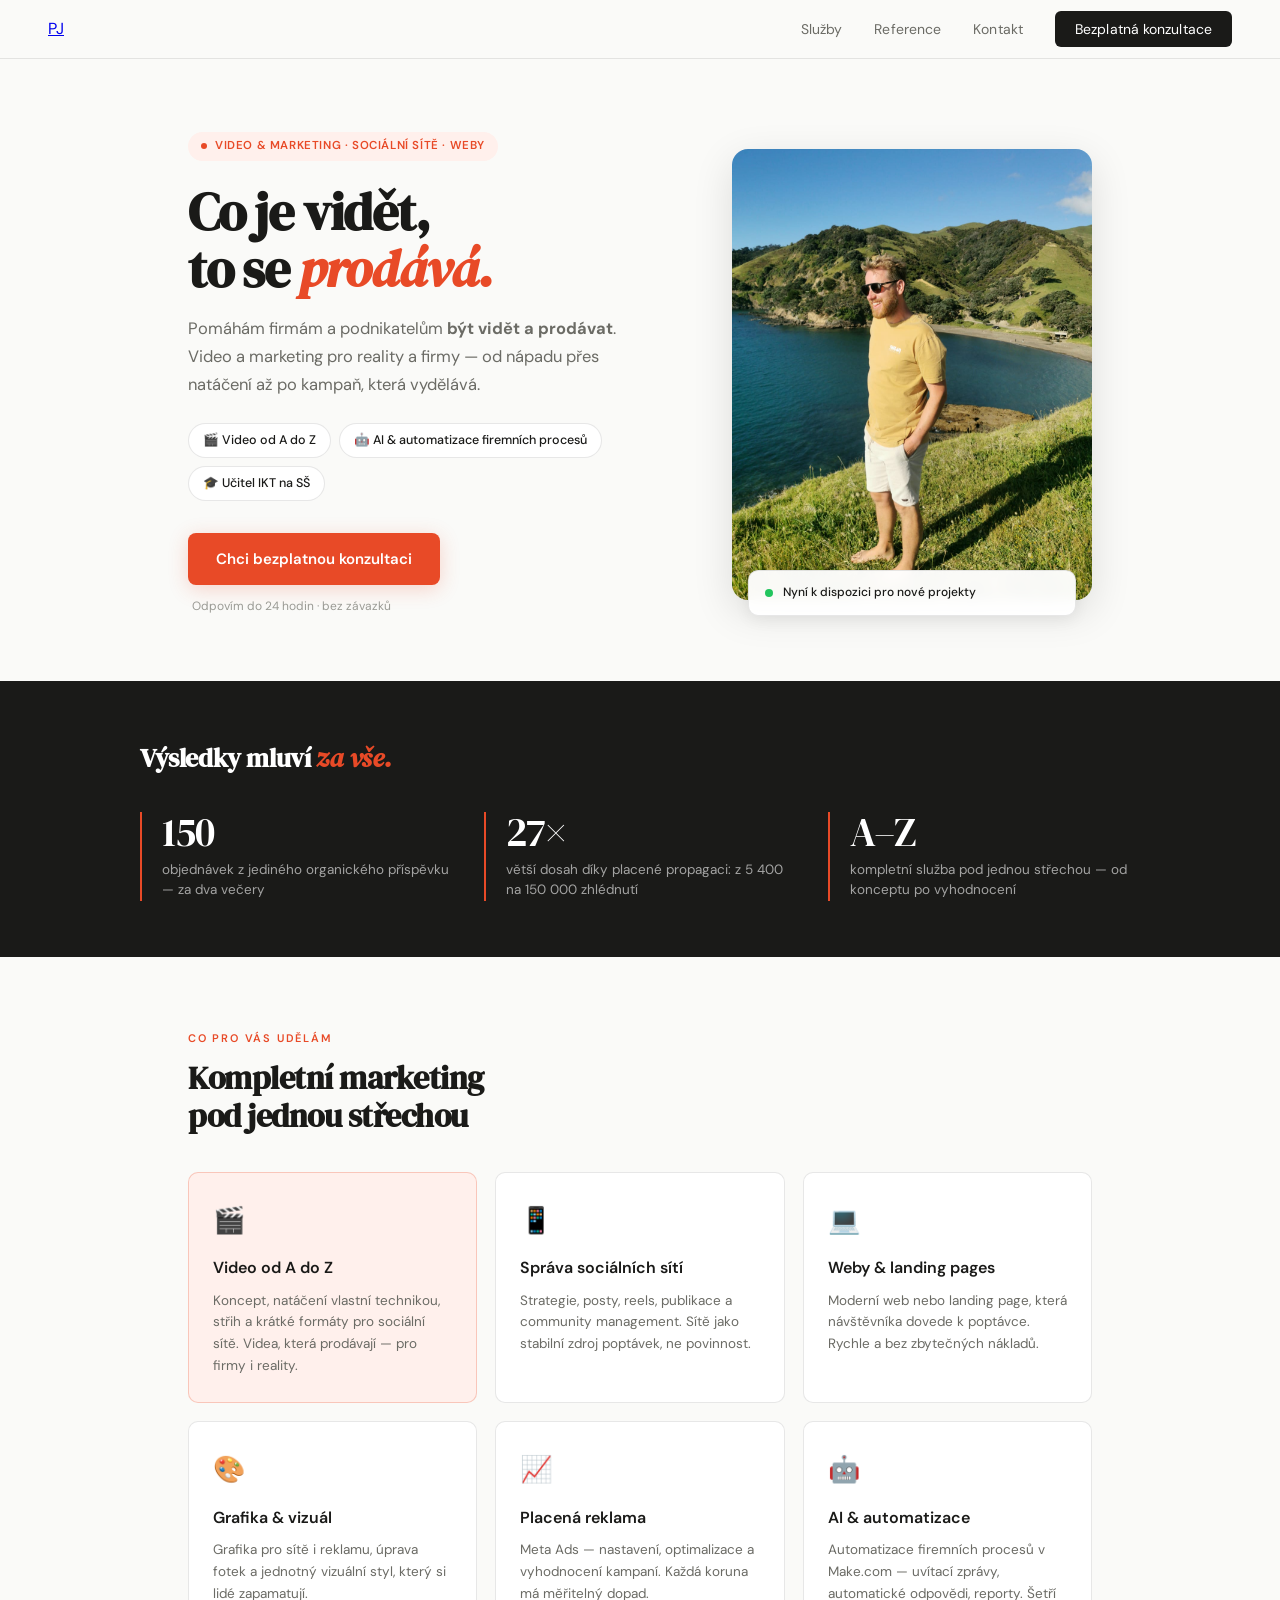
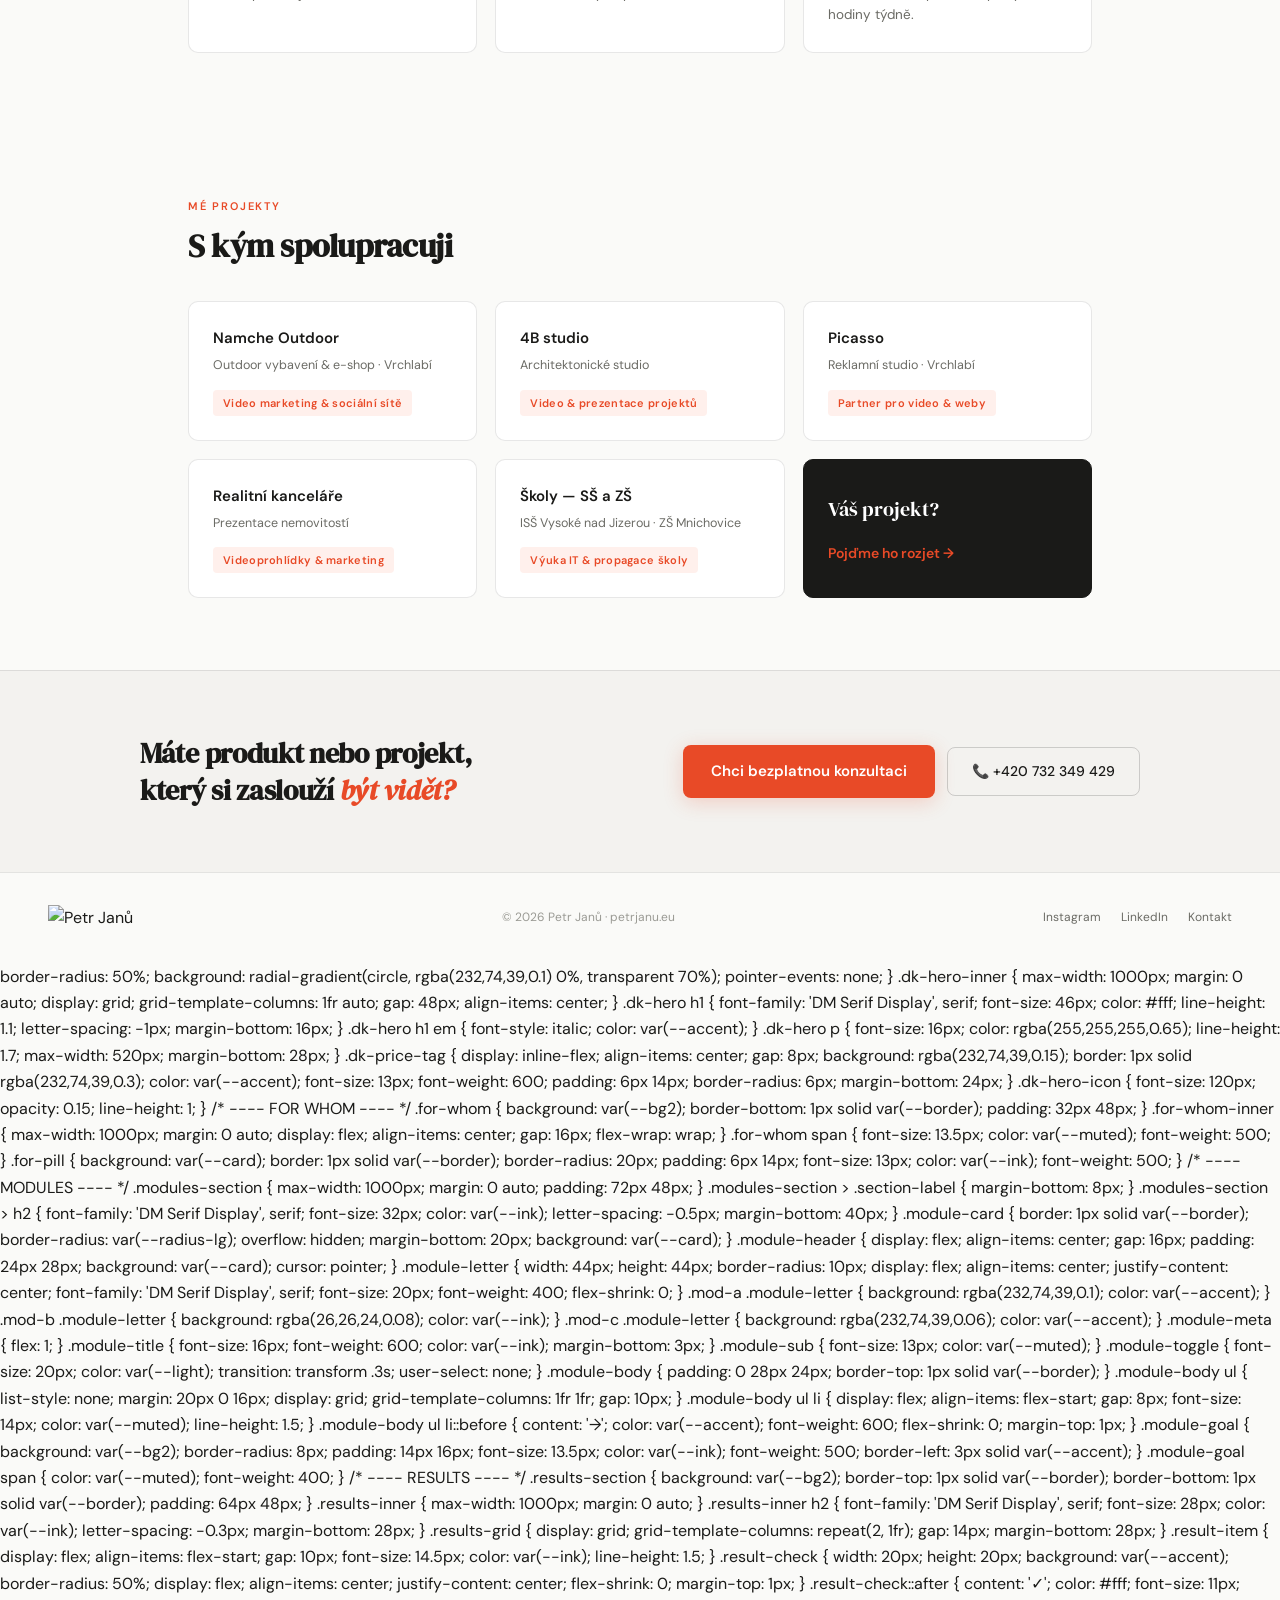
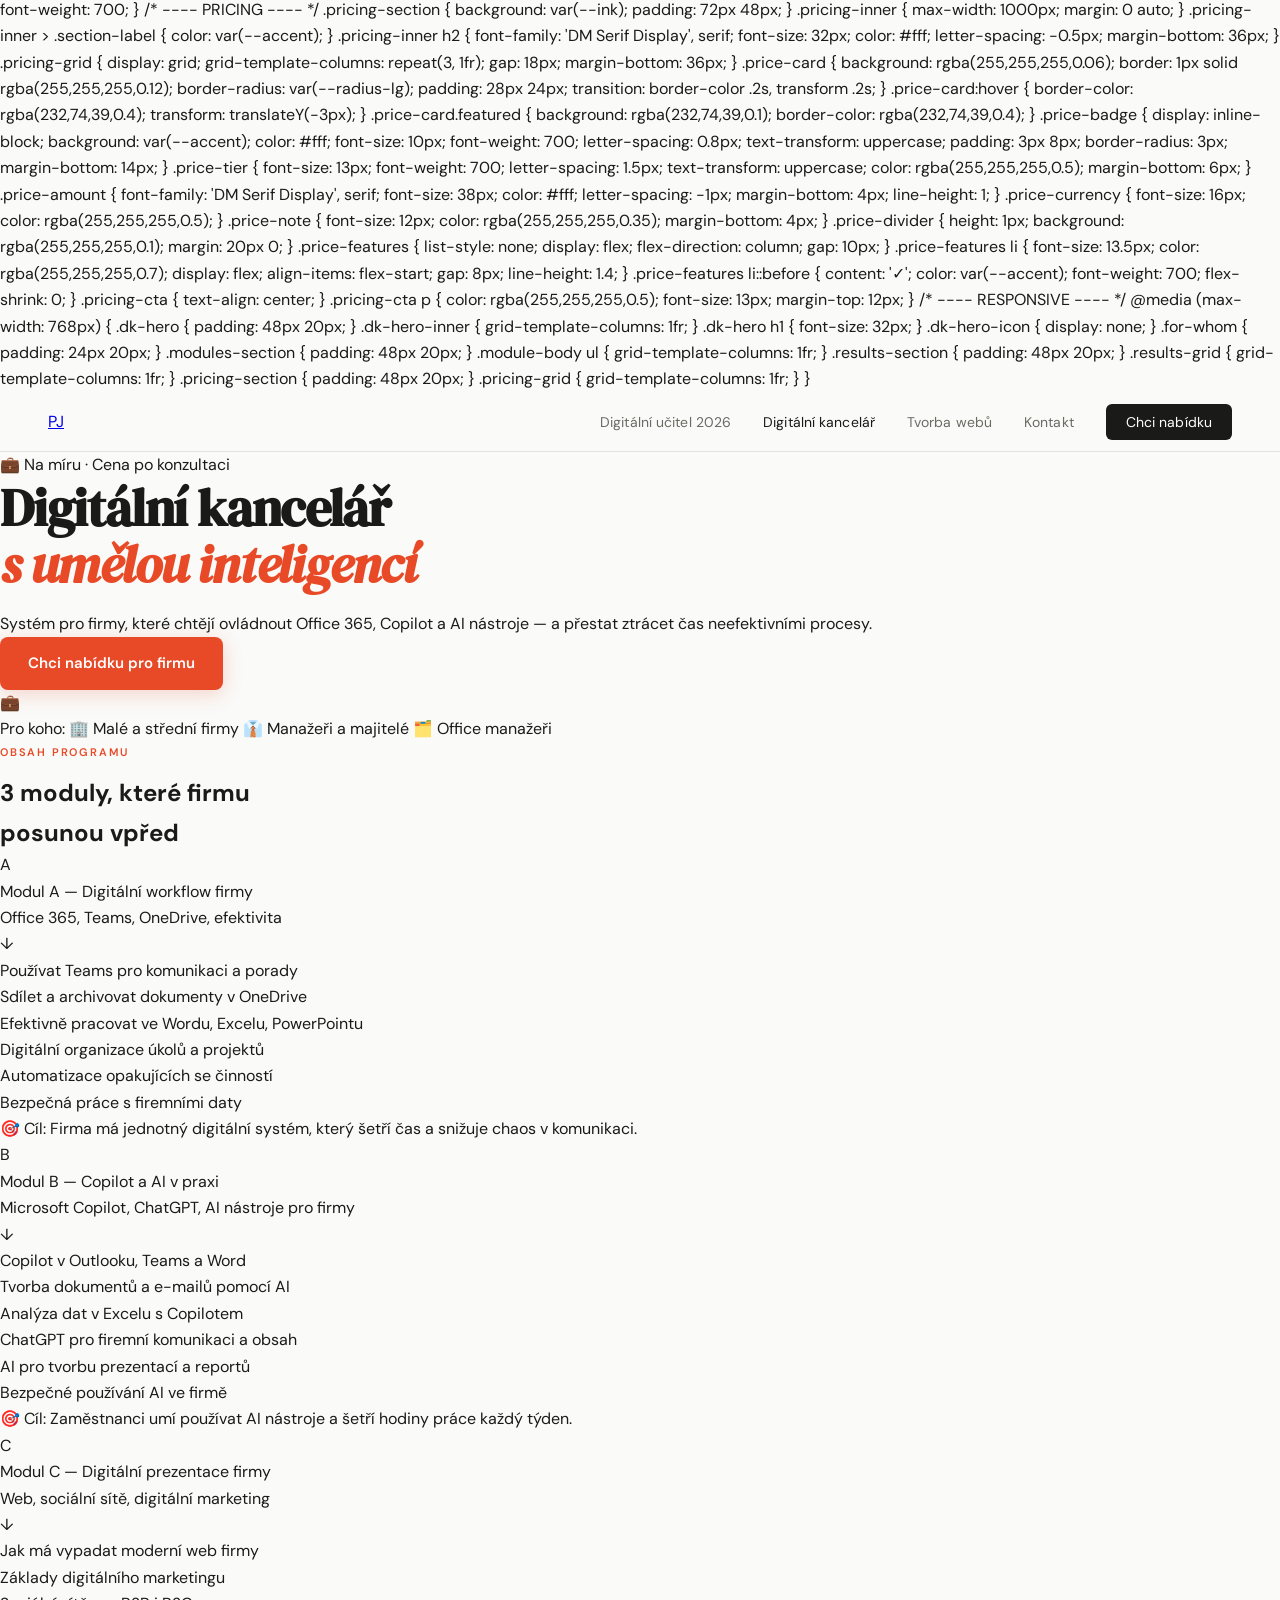
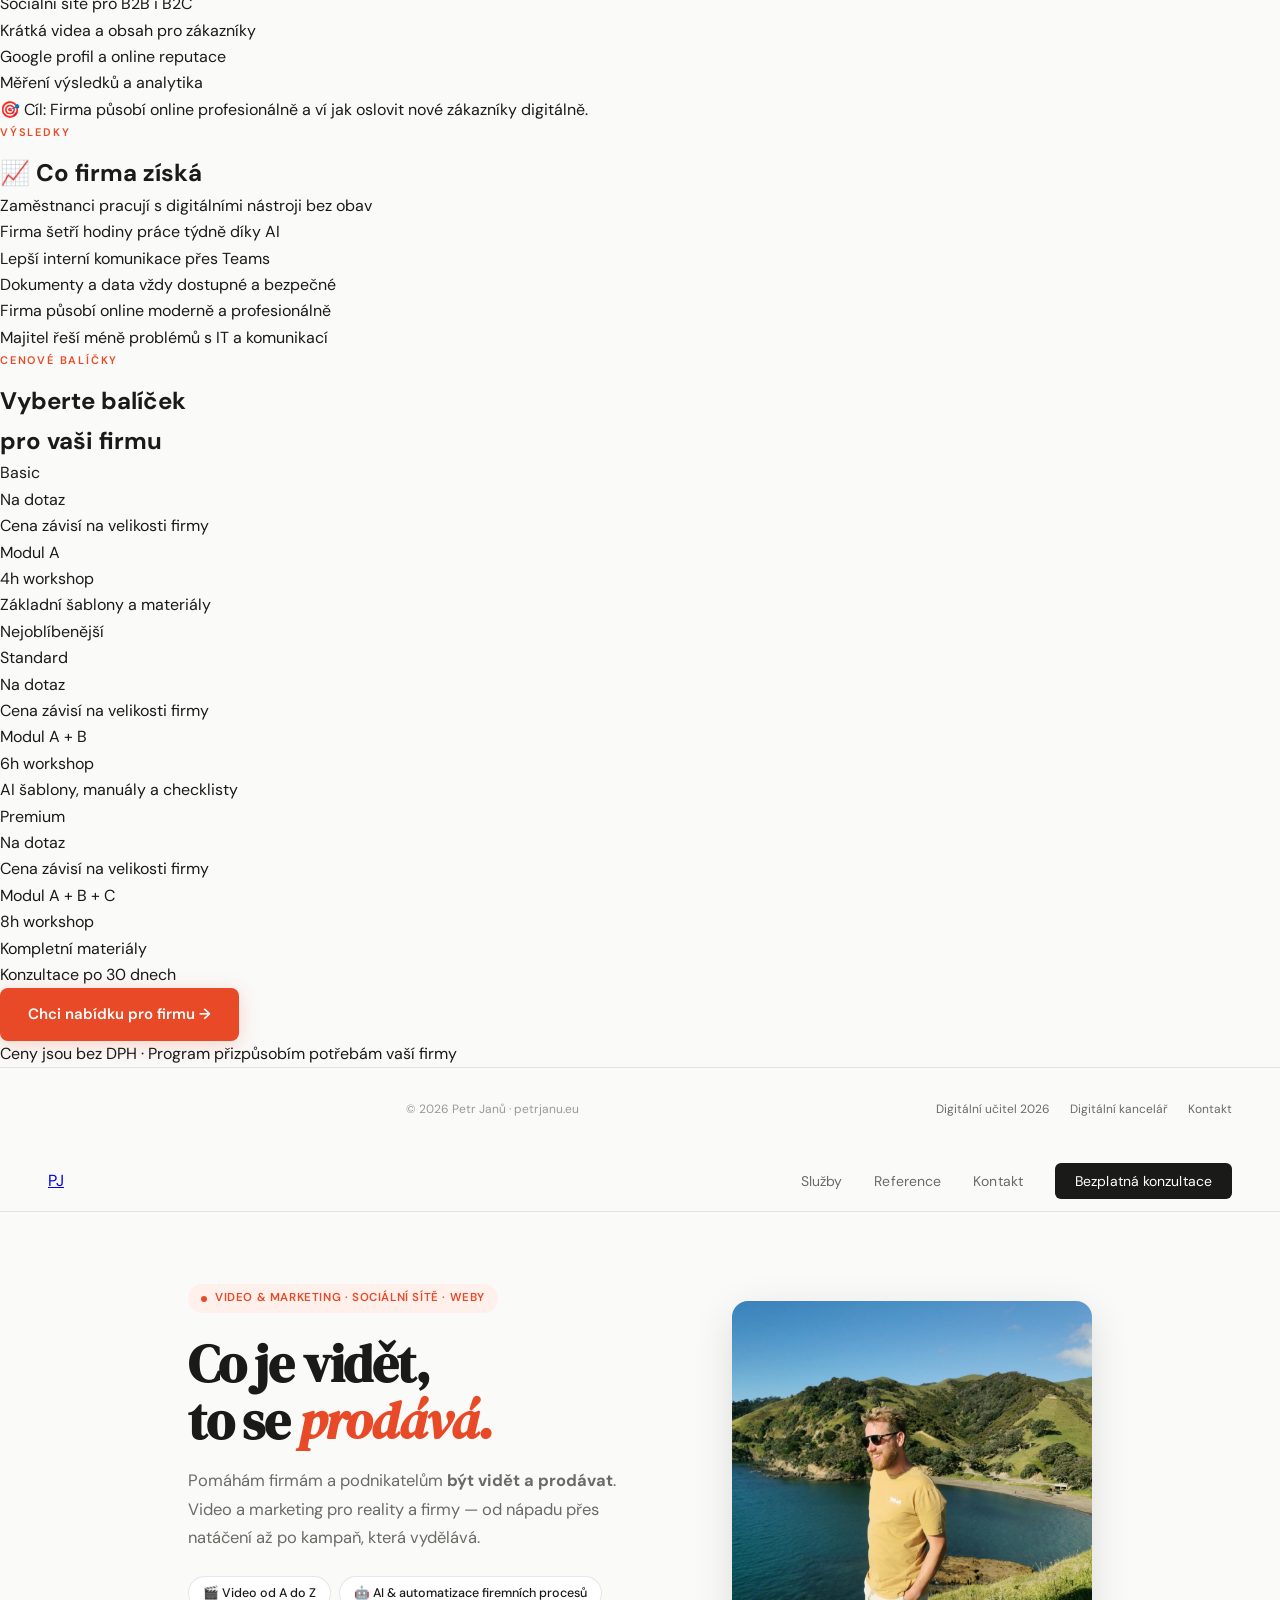
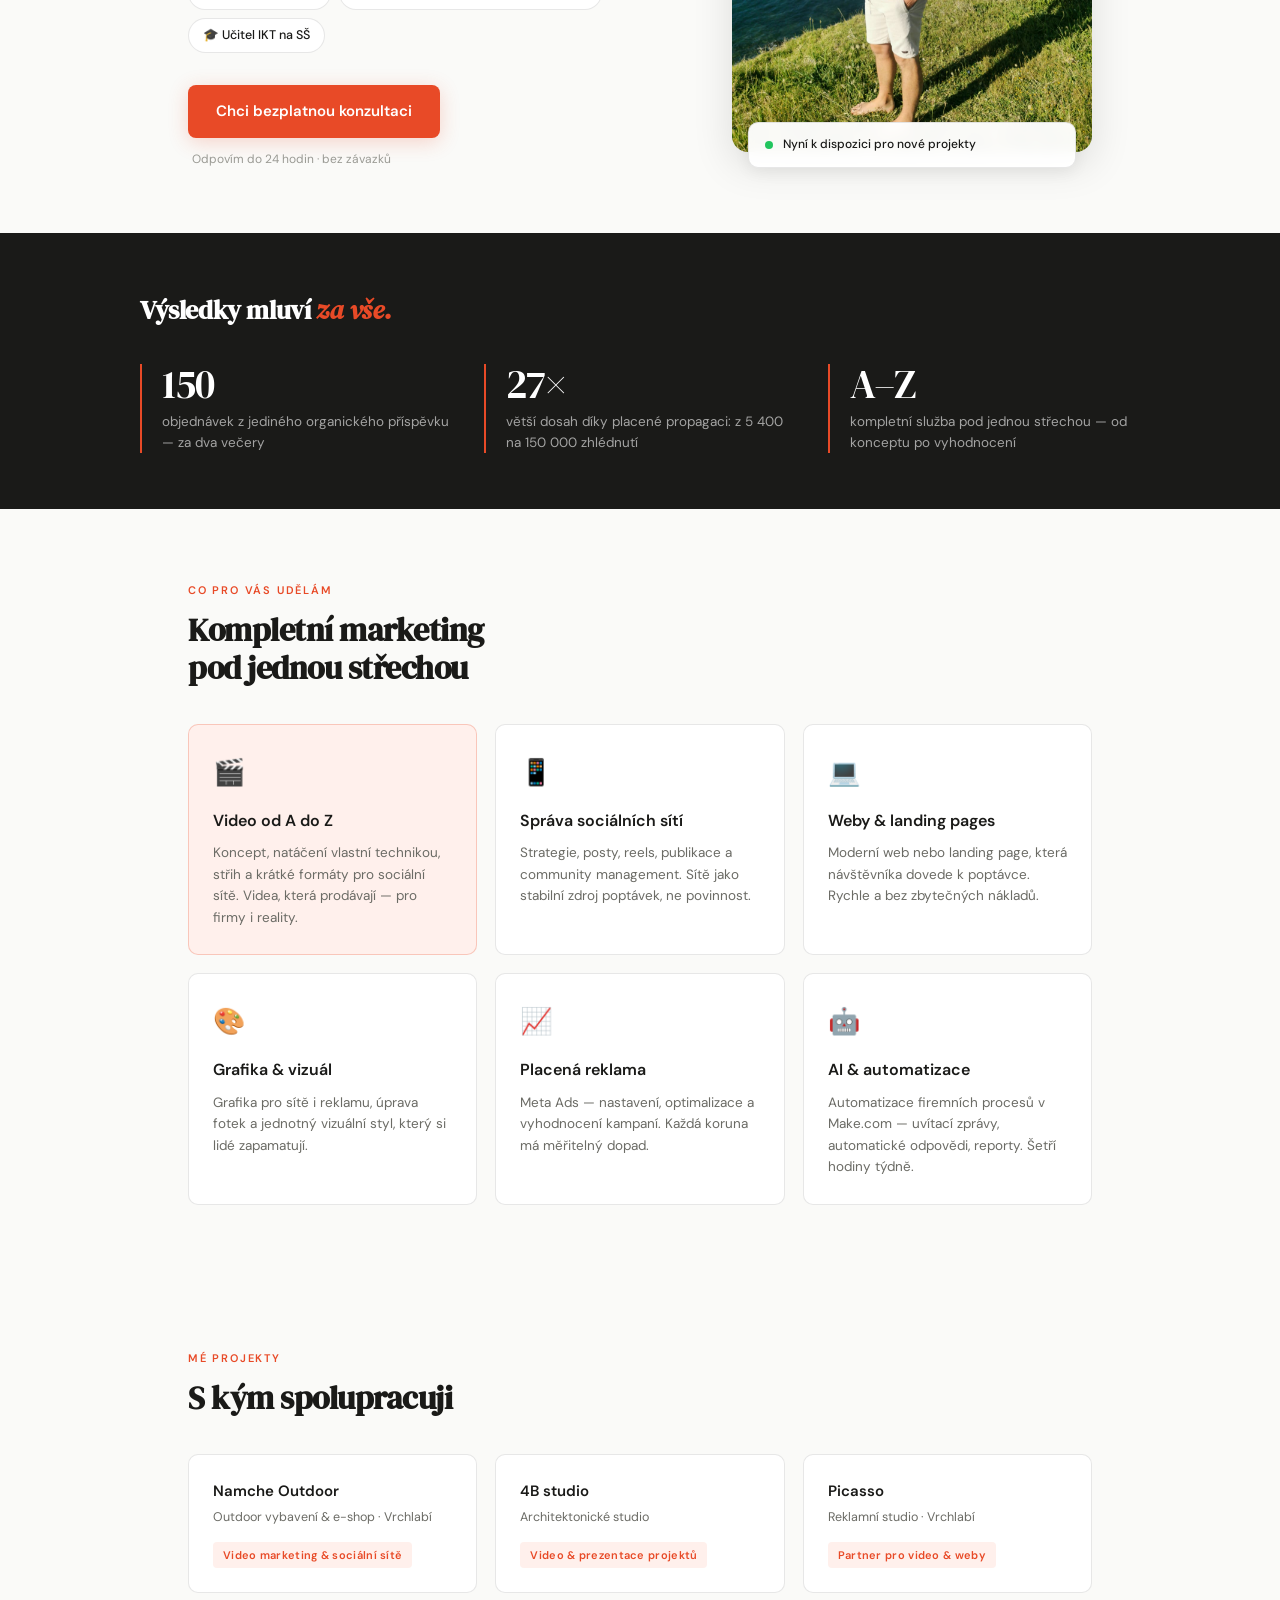
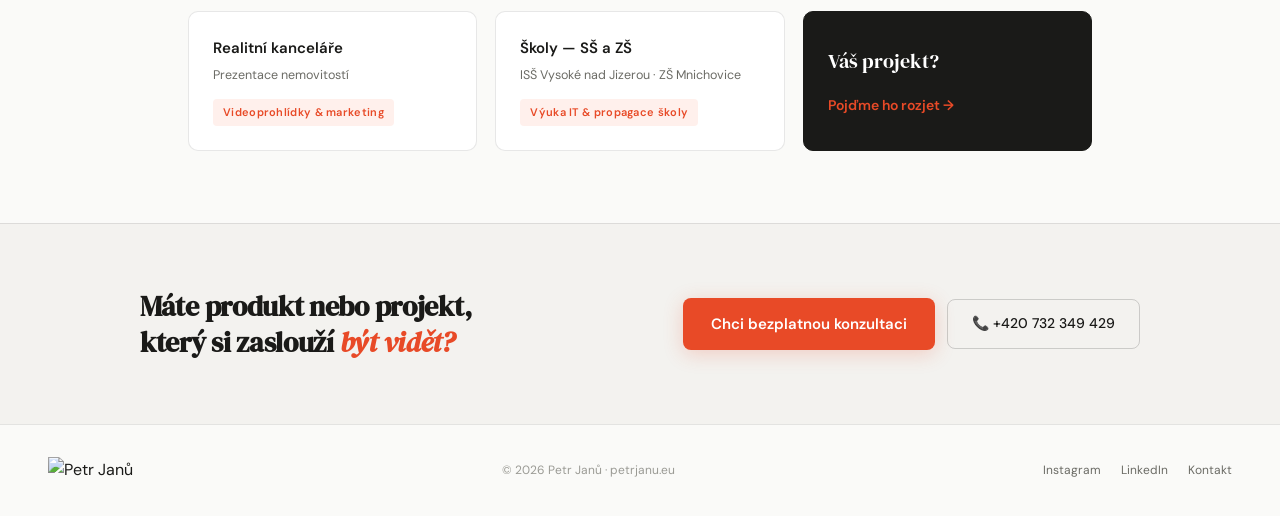
==== index.html @ cbeaa7d5 "Update index.html" ====
<!DOCTYPE html>
<html lang="cs">
<head>
  <meta charset="UTF-8">
  <!-- Google tag (gtag.js) -->
<script async src="https://www.googletagmanager.com/gtag/js?id=G-3505CZ2F2P"></script>
<script>
  window.dataLayer = window.dataLayer || [];
  function gtag(){dataLayer.push(arguments);}
  gtag('js', new Date());

  gtag('config', 'G-3505CZ2F2P');
</script>
  <meta name="viewport" content="width=device-width, initial-scale=1.0">
  <meta name="description" content="Petr Janů — Co je vidět, to se prodává. Video a marketing pro reality a firmy. Weby, sociální sítě, AI automatizace.">
  <title>Petr Janů — Video a marketing pro reality a firmy</title>

  <!-- Open Graph — náhled při sdílení odkazu -->
  <meta property="og:title" content="Petr Janů — Co je vidět, to se prodává.">
  <meta property="og:description" content="Video a marketing pro reality a firmy. Weby, sociální sítě, AI automatizace.">
  <meta property="og:image" content="https://petrjanu.eu/og-banner.jpg">
  <meta property="og:url" content="https://petrjanu.eu">
  <meta property="og:type" content="website">
  <link rel="stylesheet" href="style.css">
  <style>
    /* ---- HERO ---- */
    .hero {
      max-width: 1000px;
      margin: 0 auto;
      padding: 72px 48px 64px;
      display: grid;
      grid-template-columns: 1.15fr 0.85fr;
      gap: 56px;
      align-items: center;
    }

    .hero-tag {
      display: inline-flex;
      align-items: center;
      gap: 8px;
      background: var(--accent-light);
      color: var(--accent);
      font-size: 11.5px;
      font-weight: 600;
      letter-spacing: 0.6px;
      padding: 5px 13px;
      border-radius: 20px;
      margin-bottom: 22px;
      text-transform: uppercase;
    }

    .hero-tag::before {
      content: '';
      width: 6px;
      height: 6px;
      background: var(--accent);
      border-radius: 50%;
      display: block;
      animation: blink 1.8s ease-in-out infinite;
    }

    @keyframes blink {
      0%,100%{opacity:1} 50%{opacity:.35}
    }

    h1 {
      font-family: 'DM Serif Display', serif;
      font-size: 52px;
      line-height: 1.1;
      letter-spacing: -1.2px;
      color: var(--ink);
      margin-bottom: 18px;
    }

    h1 em {
      font-style: italic;
      color: var(--accent);
    }

    .hero-perex {
      font-size: 16.5px;
      color: var(--muted);
      line-height: 1.7;
      margin-bottom: 24px;
      max-width: 460px;
    }

    .hero-chips {
      display: flex;
      flex-wrap: wrap;
      gap: 8px;
      margin-bottom: 32px;
    }

    .hero-chip {
      background: var(--card);
      border: 1px solid var(--border);
      border-radius: 20px;
      padding: 6px 14px;
      font-size: 12.5px;
      color: var(--ink);
      font-weight: 500;
    }

    .cta-group {
      display: flex;
      flex-direction: column;
      gap: 12px;
      align-items: flex-start;
    }

    .cta-sub {
      font-size: 12px;
      color: var(--light);
      margin-left: 4px;
    }

    /* ---- HERO PHOTO ---- */
    .hero-visual {
      position: relative;
      display: flex;
      align-items: center;
      justify-content: center;
    }

    .hero-photo-wrap {
      border-radius: var(--radius-lg);
      overflow: hidden;
      width: 100%;
      max-width: 400px;
      aspect-ratio: 4/5;
      position: relative;
      box-shadow: 0 12px 40px rgba(0,0,0,0.12);
    }

    .hero-photo-wrap img {
      width: 100%;
      height: 100%;
      object-fit: cover;
      object-position: 65% center;
      display: block;
    }

    .hero-badge {
      position: absolute;
      bottom: -16px;
      left: 16px;
      right: 16px;
      background: rgba(255,255,255,0.96);
      backdrop-filter: blur(6px);
      border-radius: 10px;
      padding: 12px 16px;
      display: flex;
      align-items: center;
      gap: 10px;
      border: 1px solid var(--border);
      box-shadow: 0 4px 16px rgba(0,0,0,0.06);
    }

    .badge-dot {
      width: 8px;
      height: 8px;
      background: #22c55e;
      border-radius: 50%;
      flex-shrink: 0;
      animation: blink 2s ease-in-out infinite;
    }

    .badge-text {
      font-size: 12px;
      color: var(--ink);
      font-weight: 500;
    }

    /* ---- NUMBERS STRIP ---- */
    .numbers-section {
      background: var(--ink);
      padding: 56px 48px;
    }

    .numbers-inner {
      max-width: 1000px;
      margin: 0 auto;
    }

    .numbers-heading {
      font-family: 'DM Serif Display', serif;
      font-size: 26px;
      color: #fff;
      letter-spacing: -0.4px;
      margin-bottom: 32px;
    }

    .numbers-heading em {
      font-style: italic;
      color: var(--accent);
    }

    .numbers-grid {
      display: grid;
      grid-template-columns: repeat(3, 1fr);
      gap: 32px;
    }

    .number-item {
      border-left: 2px solid var(--accent);
      padding-left: 20px;
    }

    .number-value {
      font-family: 'DM Serif Display', serif;
      font-size: 40px;
      color: #fff;
      line-height: 1;
      margin-bottom: 8px;
      letter-spacing: -1px;
    }

    .number-label {
      font-size: 13.5px;
      color: rgba(255,255,255,0.6);
      line-height: 1.5;
    }

    /* ---- SERVICES ---- */
    .services-section {
      max-width: 1000px;
      margin: 0 auto;
      padding: 72px 48px;
    }

    .services-section h2,
    .ref-section h2 {
      font-family: 'DM Serif Display', serif;
      font-size: 32px;
      color: var(--ink);
      letter-spacing: -0.5px;
      line-height: 1.2;
      margin-bottom: 36px;
    }

    .services-grid {
      display: grid;
      grid-template-columns: repeat(3, 1fr);
      gap: 18px;
    }

    .service-card {
      background: var(--card);
      border: 1px solid var(--border);
      border-radius: var(--radius);
      padding: 26px 24px;
      transition: border-color .2s, transform .2s, box-shadow .2s;
    }

    .service-card:hover {
      border-color: var(--accent);
      transform: translateY(-3px);
      box-shadow: 0 8px 24px rgba(232,74,39,0.08);
    }

    .service-icon {
      font-size: 26px;
      margin-bottom: 14px;
      display: block;
    }

    .service-title {
      font-size: 16px;
      font-weight: 600;
      color: var(--ink);
      margin-bottom: 8px;
    }

    .service-desc {
      font-size: 13.5px;
      color: var(--muted);
      line-height: 1.6;
    }

    .service-card.highlight {
      background: var(--accent-light);
      border-color: rgba(232,74,39,0.25);
    }

    /* ---- PORTFOLIO (aktivujeme po výběru videí) ---- */
    .portfolio-section {
      background: var(--bg2);
      border-top: 1px solid var(--border);
      border-bottom: 1px solid var(--border);
      padding: 72px 48px;
    }

    .portfolio-inner {
      max-width: 1000px;
      margin: 0 auto;
    }

    .portfolio-inner h2 {
      font-family: 'DM Serif Display', serif;
      font-size: 32px;
      color: var(--ink);
      letter-spacing: -0.5px;
      margin-bottom: 36px;
    }

    .portfolio-grid {
      display: grid;
      grid-template-columns: repeat(3, 1fr);
      gap: 18px;
    }

    .portfolio-item {
      border-radius: var(--radius);
      overflow: hidden;
      background: #000;
      aspect-ratio: 9/16;
      position: relative;
    }

    .portfolio-item video,
    .portfolio-item iframe {
      width: 100%;
      height: 100%;
      display: block;
      border: 0;
    }

    /* ---- REFERENCES ---- */
    .ref-section {
      max-width: 1000px;
      margin: 0 auto;
      padding: 72px 48px;
    }

    .ref-grid {
      display: grid;
      grid-template-columns: repeat(3, 1fr);
      gap: 18px;
    }

    .ref-card {
      background: var(--card);
      border: 1px solid var(--border);
      border-radius: var(--radius);
      padding: 24px;
      transition: border-color .2s, transform .2s, box-shadow .2s;
    }

    .ref-card:hover {
      border-color: var(--accent);
      transform: translateY(-3px);
      box-shadow: 0 8px 24px rgba(232,74,39,0.08);
    }

    .ref-name {
      font-size: 15px;
      font-weight: 600;
      color: var(--ink);
      margin-bottom: 4px;
    }

    .ref-type {
      font-size: 12.5px;
      color: var(--muted);
    }

    .ref-pill {
      display: inline-block;
      margin-top: 14px;
      background: var(--accent-light);
      color: var(--accent);
      font-size: 11px;
      font-weight: 600;
      padding: 4px 10px;
      border-radius: 4px;
      letter-spacing: 0.3px;
    }

    .ref-card.cta-card {
      background: var(--ink);
      border-color: var(--ink);
      display: flex;
      flex-direction: column;
      justify-content: center;
      align-items: flex-start;
      gap: 12px;
    }

    .ref-card.cta-card .ref-name {
      color: #fff;
      font-family: 'DM Serif Display', serif;
      font-size: 20px;
      font-weight: 400;
    }

    .ref-card.cta-card a {
      color: var(--accent);
      font-size: 14px;
      font-weight: 600;
      text-decoration: none;
    }

    /* ---- CTA BANNER ---- */
    .cta-banner {
      background: var(--bg2);
      border-top: 1px solid var(--border);
      padding: 64px 48px;
    }

    .cta-banner-inner {
      max-width: 1000px;
      margin: 0 auto;
      display: flex;
      align-items: center;
      justify-content: space-between;
      gap: 32px;
      flex-wrap: wrap;
    }

    .cta-banner h2 {
      font-family: 'DM Serif Display', serif;
      font-size: 28px;
      color: var(--ink);
      letter-spacing: -0.3px;
      max-width: 520px;
      line-height: 1.3;
    }

    .cta-banner h2 em {
      font-style: italic;
      color: var(--accent);
    }

    /* ---- RESPONSIVE ---- */
    @media (max-width: 768px) {
      .hero {
        grid-template-columns: 1fr;
        padding: 40px 20px 40px;
        gap: 40px;
      }

      h1 { font-size: 38px; }

      .hero-photo-wrap { max-width: 320px; margin: 0 auto; }

      .numbers-section { padding: 40px 20px; }
      .numbers-grid { grid-template-columns: 1fr; gap: 24px; }

      .services-section { padding: 48px 20px; }
      .services-grid { grid-template-columns: 1fr; }

      .portfolio-section { padding: 48px 20px; }
      .portfolio-grid { grid-template-columns: 1fr; }

      .ref-section { padding: 48px 20px; }
      .ref-grid { grid-template-columns: 1fr; }

      .cta-banner { padding: 48px 20px; }
      .cta-banner-inner { flex-direction: column; align-items: flex-start; }
    }
  </style>
</head>
<body>

<!-- NAV -->
<nav>
  <a href="index.html" class="nav-logo">
    <img src="Logo-pj.png" alt="Petr Janů" onerror="this.style.display='none'; this.nextElementSibling.style.display='flex'">
    <span class="nav-logo-text" style="display:none;">PJ</span>
  </a>
  <button class="hamburger" onclick="toggleMenu()" aria-label="Menu">
    <span></span><span></span><span></span>
  </button>
  <ul class="nav-links" id="navLinks">
    <li><a href="#sluzby">Služby</a></li>
    <!-- TODO zítra: až vybereme videa, odkomentovat -->
    <!-- <li><a href="#ukazky">Ukázky práce</a></li> -->
    <li><a href="#reference">Reference</a></li>
    <li><a href="kontakt.html">Kontakt</a></li>
    <li><a href="kontakt.html" class="nav-cta">Bezplatná konzultace</a></li>
  </ul>
</nav>

<!-- HERO -->
<section class="hero">
  <div class="hero-left">
    <div class="hero-tag">Video & marketing · Sociální sítě · Weby</div>
    <h1>Co je vidět,<br>to se <em>prodává.</em></h1>
    <p class="hero-perex">
      Pomáhám firmám a podnikatelům <strong>být vidět a prodávat</strong>. Video a marketing pro reality a firmy — od nápadu přes natáčení až po kampaň, která vydělává.
    </p>
    <div class="hero-chips">
      <span class="hero-chip">🎬 Video od A do Z</span>
      <span class="hero-chip">🤖 AI & automatizace firemních procesů</span>
      <span class="hero-chip">🎓 Učitel IKT na SŠ</span>
    </div>
    <div class="cta-group">
      <a class="btn-primary" href="kontakt.html">
        Chci bezplatnou konzultaci
      </a>
      <span class="cta-sub">Odpovím do 24 hodin · bez závazků</span>
    </div>
  </div>

  <div class="hero-visual">
    <div class="hero-photo-wrap">
      <img src="foto-hero.jpg" alt="Petr Janů — video marketing specialista">
    </div>
    <div class="hero-badge">
      <div class="badge-dot"></div>
      <div class="badge-text">Nyní k dispozici pro nové projekty</div>
    </div>
  </div>
</section>

<!-- NUMBERS -->
<section class="numbers-section">
  <div class="numbers-inner">
    <h2 class="numbers-heading">Výsledky mluví <em>za vše.</em></h2>
    <div class="numbers-grid">
      <div class="number-item">
        <div class="number-value">150</div>
        <div class="number-label">objednávek z jediného organického příspěvku — za dva večery</div>
      </div>
      <div class="number-item">
        <div class="number-value">27×</div>
        <div class="number-label">větší dosah díky placené propagaci: z 5 400 na 150 000 zhlédnutí</div>
      </div>
      <div class="number-item">
        <div class="number-value">A–Z</div>
        <div class="number-label">kompletní služba pod jednou střechou — od konceptu po vyhodnocení</div>
      </div>
    </div>
  </div>
</section>

<!-- SERVICES -->
<section class="services-section" id="sluzby">
  <span class="section-label">Co pro vás udělám</span>
  <h2>Kompletní marketing<br>pod jednou střechou</h2>

  <div class="services-grid">
    <div class="service-card highlight">
      <span class="service-icon">🎬</span>
      <div class="service-title">Video od A do Z</div>
      <div class="service-desc">Koncept, natáčení vlastní technikou, střih a krátké formáty pro sociální sítě. Videa, která prodávají — pro firmy i reality.</div>
    </div>
    <div class="service-card">
      <span class="service-icon">📱</span>
      <div class="service-title">Správa sociálních sítí</div>
      <div class="service-desc">Strategie, posty, reels, publikace a community management. Sítě jako stabilní zdroj poptávek, ne povinnost.</div>
    </div>
    <div class="service-card">
      <span class="service-icon">💻</span>
      <div class="service-title">Weby & landing pages</div>
      <div class="service-desc">Moderní web nebo landing page, která návštěvníka dovede k poptávce. Rychle a bez zbytečných nákladů.</div>
    </div>
    <div class="service-card">
      <span class="service-icon">🎨</span>
      <div class="service-title">Grafika & vizuál</div>
      <div class="service-desc">Grafika pro sítě i reklamu, úprava fotek a jednotný vizuální styl, který si lidé zapamatují.</div>
    </div>
    <div class="service-card">
      <span class="service-icon">📈</span>
      <div class="service-title">Placená reklama</div>
      <div class="service-desc">Meta Ads — nastavení, optimalizace a vyhodnocení kampaní. Každá koruna má měřitelný dopad.</div>
    </div>
    <div class="service-card">
      <span class="service-icon">🤖</span>
      <div class="service-title">AI & automatizace</div>
      <div class="service-desc">Automatizace firemních procesů v Make.com — uvítací zprávy, automatické odpovědi, reporty. Šetří hodiny týdně.</div>
    </div>
  </div>
</section>

<!-- PORTFOLIO — TODO zítra: doplnit vybraná videa a odkomentovat
<section class="portfolio-section" id="ukazky">
  <div class="portfolio-inner">
    <span class="section-label">Ukázky práce</span>
    <h2>Podívejte se, co točím</h2>
    <div class="portfolio-grid">
      <div class="portfolio-item">
        <iframe src="https://www.youtube.com/embed/VIDEO_ID_1" title="Ukázka 1" allowfullscreen></iframe>
      </div>
      <div class="portfolio-item">
        <iframe src="https://www.youtube.com/embed/VIDEO_ID_2" title="Ukázka 2" allowfullscreen></iframe>
      </div>
      <div class="portfolio-item">
        <iframe src="https://www.youtube.com/embed/VIDEO_ID_3" title="Ukázka 3" allowfullscreen></iframe>
      </div>
    </div>
  </div>
</section>
-->

<!-- REFERENCES -->
<section class="ref-section" id="reference">
  <span class="section-label">Mé projekty</span>
  <h2>S kým spolupracuji</h2>

  <div class="ref-grid">
    <div class="ref-card">
      <div class="ref-name">Namche Outdoor</div>
      <div class="ref-type">Outdoor vybavení &amp; e-shop · Vrchlabí</div>
      <span class="ref-pill">Video marketing & sociální sítě</span>
    </div>
    <div class="ref-card">
      <div class="ref-name">4B studio</div>
      <div class="ref-type">Architektonické studio</div>
      <span class="ref-pill">Video & prezentace projektů</span>
    </div>
    <div class="ref-card">
      <div class="ref-name">Picasso</div>
      <div class="ref-type">Reklamní studio · Vrchlabí</div>
      <span class="ref-pill">Partner pro video & weby</span>
    </div>
    <div class="ref-card">
      <div class="ref-name">Realitní kanceláře</div>
      <div class="ref-type">Prezentace nemovitostí</div>
      <span class="ref-pill">Videoprohlídky & marketing</span>
    </div>
    <div class="ref-card">
      <div class="ref-name">Školy — SŠ a ZŠ</div>
      <div class="ref-type">ISŠ Vysoké nad Jizerou · ZŠ Mnichovice</div>
      <span class="ref-pill">Výuka IT & propagace školy</span>
    </div>
    <div class="ref-card cta-card">
      <div class="ref-name">Váš projekt?</div>
      <a href="kontakt.html">Pojďme ho rozjet →</a>
    </div>
  </div>
</section>

<!-- CTA BANNER -->
<section class="cta-banner">
  <div class="cta-banner-inner">
    <h2>Máte produkt nebo projekt,<br>který si zaslouží <em>být vidět?</em></h2>
    <div style="display:flex; gap:12px; flex-wrap:wrap; align-items:center;">
      <a href="kontakt.html" class="btn-primary">Chci bezplatnou konzultaci</a>
      <a href="tel:+420732349429" class="btn-outline">📞 +420 732 349 429</a>
    </div>
  </div>
</section>

<!-- FOOTER -->
<footer>
  <div class="footer-logo">
    <img src="Logo-pj.png" alt="Petr Janů">
  </div>
  <p>© 2026 Petr Janů · petrjanu.eu</p>
  <div style="display:flex; gap:20px;">
    <!-- TODO: doplnit IG handle -->
    <a href="https://www.instagram.com/" target="_blank" rel="noopener">Instagram</a>
    <a href="https://www.linkedin.com/in/petr-janů-ba1a406b" target="_blank" rel="noopener">LinkedIn</a>
    <a href="kontakt.html">Kontakt</a>
  </div>
</footer>

<script>
  function toggleMenu() {
    document.getElementById('navLinks').classList.toggle('open');
  }

  // GitHub Pages URL redirect fix
  (function() {
    var redirect = sessionStorage.getItem('redirect');
    if (redirect && redirect !== '/') {
      sessionStorage.removeItem('redirect');
      var map = {
        '/kontakt': 'kontakt.html',
        '/kontakt.html': 'kontakt.html',
        '/digitalni-ucitel': 'digitalni-ucitel.html',
        '/digitalni-ucitel.html': 'digitalni-ucitel.html',
      };
      var target = map[redirect] || map[redirect.replace(/\/$/, '')];
      if (target) window.location.replace('/' + target);
    }
  })();
</script>
</body>
</html>      border-radius: 50%;
      background: radial-gradient(circle, rgba(232,74,39,0.1) 0%, transparent 70%);
      pointer-events: none;
    }

    .dk-hero-inner {
      max-width: 1000px;
      margin: 0 auto;
      display: grid;
      grid-template-columns: 1fr auto;
      gap: 48px;
      align-items: center;
    }

    .dk-hero h1 {
      font-family: 'DM Serif Display', serif;
      font-size: 46px;
      color: #fff;
      line-height: 1.1;
      letter-spacing: -1px;
      margin-bottom: 16px;
    }

    .dk-hero h1 em {
      font-style: italic;
      color: var(--accent);
    }

    .dk-hero p {
      font-size: 16px;
      color: rgba(255,255,255,0.65);
      line-height: 1.7;
      max-width: 520px;
      margin-bottom: 28px;
    }

    .dk-price-tag {
      display: inline-flex;
      align-items: center;
      gap: 8px;
      background: rgba(232,74,39,0.15);
      border: 1px solid rgba(232,74,39,0.3);
      color: var(--accent);
      font-size: 13px;
      font-weight: 600;
      padding: 6px 14px;
      border-radius: 6px;
      margin-bottom: 24px;
    }

    .dk-hero-icon {
      font-size: 120px;
      opacity: 0.15;
      line-height: 1;
    }

    /* ---- FOR WHOM ---- */
    .for-whom {
      background: var(--bg2);
      border-bottom: 1px solid var(--border);
      padding: 32px 48px;
    }

    .for-whom-inner {
      max-width: 1000px;
      margin: 0 auto;
      display: flex;
      align-items: center;
      gap: 16px;
      flex-wrap: wrap;
    }

    .for-whom span {
      font-size: 13.5px;
      color: var(--muted);
      font-weight: 500;
    }

    .for-pill {
      background: var(--card);
      border: 1px solid var(--border);
      border-radius: 20px;
      padding: 6px 14px;
      font-size: 13px;
      color: var(--ink);
      font-weight: 500;
    }

    /* ---- MODULES ---- */
    .modules-section {
      max-width: 1000px;
      margin: 0 auto;
      padding: 72px 48px;
    }

    .modules-section > .section-label { margin-bottom: 8px; }

    .modules-section > h2 {
      font-family: 'DM Serif Display', serif;
      font-size: 32px;
      color: var(--ink);
      letter-spacing: -0.5px;
      margin-bottom: 40px;
    }

    .module-card {
      border: 1px solid var(--border);
      border-radius: var(--radius-lg);
      overflow: hidden;
      margin-bottom: 20px;
      background: var(--card);
    }

    .module-header {
      display: flex;
      align-items: center;
      gap: 16px;
      padding: 24px 28px;
      background: var(--card);
      cursor: pointer;
    }

    .module-letter {
      width: 44px;
      height: 44px;
      border-radius: 10px;
      display: flex;
      align-items: center;
      justify-content: center;
      font-family: 'DM Serif Display', serif;
      font-size: 20px;
      font-weight: 400;
      flex-shrink: 0;
    }

    .mod-a .module-letter { background: rgba(232,74,39,0.1); color: var(--accent); }
    .mod-b .module-letter { background: rgba(26,26,24,0.08); color: var(--ink); }
    .mod-c .module-letter { background: rgba(232,74,39,0.06); color: var(--accent); }

    .module-meta { flex: 1; }

    .module-title {
      font-size: 16px;
      font-weight: 600;
      color: var(--ink);
      margin-bottom: 3px;
    }

    .module-sub {
      font-size: 13px;
      color: var(--muted);
    }

    .module-toggle {
      font-size: 20px;
      color: var(--light);
      transition: transform .3s;
      user-select: none;
    }

    .module-body {
      padding: 0 28px 24px;
      border-top: 1px solid var(--border);
    }

    .module-body ul {
      list-style: none;
      margin: 20px 0 16px;
      display: grid;
      grid-template-columns: 1fr 1fr;
      gap: 10px;
    }

    .module-body ul li {
      display: flex;
      align-items: flex-start;
      gap: 8px;
      font-size: 14px;
      color: var(--muted);
      line-height: 1.5;
    }

    .module-body ul li::before {
      content: '→';
      color: var(--accent);
      font-weight: 600;
      flex-shrink: 0;
      margin-top: 1px;
    }

    .module-goal {
      background: var(--bg2);
      border-radius: 8px;
      padding: 14px 16px;
      font-size: 13.5px;
      color: var(--ink);
      font-weight: 500;
      border-left: 3px solid var(--accent);
    }

    .module-goal span {
      color: var(--muted);
      font-weight: 400;
    }

    /* ---- RESULTS ---- */
    .results-section {
      background: var(--bg2);
      border-top: 1px solid var(--border);
      border-bottom: 1px solid var(--border);
      padding: 64px 48px;
    }

    .results-inner {
      max-width: 1000px;
      margin: 0 auto;
    }

    .results-inner h2 {
      font-family: 'DM Serif Display', serif;
      font-size: 28px;
      color: var(--ink);
      letter-spacing: -0.3px;
      margin-bottom: 28px;
    }

    .results-grid {
      display: grid;
      grid-template-columns: repeat(2, 1fr);
      gap: 14px;
      margin-bottom: 28px;
    }

    .result-item {
      display: flex;
      align-items: flex-start;
      gap: 10px;
      font-size: 14.5px;
      color: var(--ink);
      line-height: 1.5;
    }

    .result-check {
      width: 20px;
      height: 20px;
      background: var(--accent);
      border-radius: 50%;
      display: flex;
      align-items: center;
      justify-content: center;
      flex-shrink: 0;
      margin-top: 1px;
    }

    .result-check::after {
      content: '✓';
      color: #fff;
      font-size: 11px;
      font-weight: 700;
    }

    /* ---- PRICING ---- */
    .pricing-section {
      background: var(--ink);
      padding: 72px 48px;
    }

    .pricing-inner {
      max-width: 1000px;
      margin: 0 auto;
    }

    .pricing-inner > .section-label { color: var(--accent); }

    .pricing-inner h2 {
      font-family: 'DM Serif Display', serif;
      font-size: 32px;
      color: #fff;
      letter-spacing: -0.5px;
      margin-bottom: 36px;
    }

    .pricing-grid {
      display: grid;
      grid-template-columns: repeat(3, 1fr);
      gap: 18px;
      margin-bottom: 36px;
    }

    .price-card {
      background: rgba(255,255,255,0.06);
      border: 1px solid rgba(255,255,255,0.12);
      border-radius: var(--radius-lg);
      padding: 28px 24px;
      transition: border-color .2s, transform .2s;
    }

    .price-card:hover {
      border-color: rgba(232,74,39,0.4);
      transform: translateY(-3px);
    }

    .price-card.featured {
      background: rgba(232,74,39,0.1);
      border-color: rgba(232,74,39,0.4);
    }

    .price-badge {
      display: inline-block;
      background: var(--accent);
      color: #fff;
      font-size: 10px;
      font-weight: 700;
      letter-spacing: 0.8px;
      text-transform: uppercase;
      padding: 3px 8px;
      border-radius: 3px;
      margin-bottom: 14px;
    }

    .price-tier {
      font-size: 13px;
      font-weight: 700;
      letter-spacing: 1.5px;
      text-transform: uppercase;
      color: rgba(255,255,255,0.5);
      margin-bottom: 6px;
    }

    .price-amount {
      font-family: 'DM Serif Display', serif;
      font-size: 38px;
      color: #fff;
      letter-spacing: -1px;
      margin-bottom: 4px;
      line-height: 1;
    }

    .price-currency {
      font-size: 16px;
      color: rgba(255,255,255,0.5);
    }

    .price-note {
      font-size: 12px;
      color: rgba(255,255,255,0.35);
      margin-bottom: 4px;
    }

    .price-divider {
      height: 1px;
      background: rgba(255,255,255,0.1);
      margin: 20px 0;
    }

    .price-features {
      list-style: none;
      display: flex;
      flex-direction: column;
      gap: 10px;
    }

    .price-features li {
      font-size: 13.5px;
      color: rgba(255,255,255,0.7);
      display: flex;
      align-items: flex-start;
      gap: 8px;
      line-height: 1.4;
    }

    .price-features li::before {
      content: '✓';
      color: var(--accent);
      font-weight: 700;
      flex-shrink: 0;
    }

    .pricing-cta {
      text-align: center;
    }

    .pricing-cta p {
      color: rgba(255,255,255,0.5);
      font-size: 13px;
      margin-top: 12px;
    }

    /* ---- RESPONSIVE ---- */
    @media (max-width: 768px) {
      .dk-hero { padding: 48px 20px; }
      .dk-hero-inner { grid-template-columns: 1fr; }
      .dk-hero h1 { font-size: 32px; }
      .dk-hero-icon { display: none; }
      .for-whom { padding: 24px 20px; }
      .modules-section { padding: 48px 20px; }
      .module-body ul { grid-template-columns: 1fr; }
      .results-section { padding: 48px 20px; }
      .results-grid { grid-template-columns: 1fr; }
      .pricing-section { padding: 48px 20px; }
      .pricing-grid { grid-template-columns: 1fr; }
    }
  </style>
</head>
<body>

<!-- NAV -->
<nav>
  <a href="index.html" class="nav-logo">
    <img src="Logo-pj.png" alt="Petr Janů" onerror="this.style.display='none'; this.nextElementSibling.style.display='flex'">
    <span class="nav-logo-text" style="display:none;">PJ</span>
  </a>
  <button class="hamburger" onclick="toggleMenu()" aria-label="Menu">
    <span></span><span></span><span></span>
  </button>
  <ul class="nav-links" id="navLinks">
    <li><a href="digitalni-ucitel.html">Digitální učitel 2026</a></li>
    <li><a href="digitalni-kancelar.html" class="active">Digitální kancelář</a></li>
    <li><a href="tvorba-webu.html">Tvorba webů</a></li>
    <li><a href="kontakt.html">Kontakt</a></li>
    <li><a href="kontakt.html" class="nav-cta">Chci nabídku</a></li>
  </ul>
</nav>

<!-- HERO -->
<section class="dk-hero">
  <div class="dk-hero-inner">
    <div>
      <div class="dk-price-tag">💼 Na míru · Cena po konzultaci</div>
      <h1>Digitální kancelář<br><em>s umělou inteligencí</em></h1>
      <p>Systém pro firmy, které chtějí ovládnout Office 365, Copilot a AI nástroje — a přestat ztrácet čas neefektivními procesy.</p>
      <a href="kontakt.html" class="btn-primary">Chci nabídku pro firmu</a>
    </div>
    <div class="dk-hero-icon">💼</div>
  </div>
</section>

<!-- FOR WHOM -->
<div class="for-whom">
  <div class="for-whom-inner">
    <span>Pro koho:</span>
    <span class="for-pill">🏢 Malé a střední firmy</span>
    <span class="for-pill">👔 Manažeři a majitelé</span>
    <span class="for-pill">🗂️ Office manažeři</span>
  </div>
</div>

<!-- MODULES -->
<section class="modules-section">
  <span class="section-label">Obsah programu</span>
  <h2>3 moduly, které firmu<br>posunou vpřed</h2>

  <!-- Modul A -->
  <div class="module-card mod-a">
    <div class="module-header" onclick="toggleModule('modA', this)">
      <div class="module-letter">A</div>
      <div class="module-meta">
        <div class="module-title">Modul A — Digitální workflow firmy</div>
        <div class="module-sub">Office 365, Teams, OneDrive, efektivita</div>
      </div>
      <div class="module-toggle" id="toggleModA">↓</div>
    </div>
    <div class="module-body" id="modA">
      <ul>
        <li>Používat Teams pro komunikaci a porady</li>
        <li>Sdílet a archivovat dokumenty v OneDrive</li>
        <li>Efektivně pracovat ve Wordu, Excelu, PowerPointu</li>
        <li>Digitální organizace úkolů a projektů</li>
        <li>Automatizace opakujících se činností</li>
        <li>Bezpečná práce s firemními daty</li>
      </ul>
      <div class="module-goal">
        🎯 Cíl: <span>Firma má jednotný digitální systém, který šetří čas a snižuje chaos v komunikaci.</span>
      </div>
    </div>
  </div>

  <!-- Modul B -->
  <div class="module-card mod-b">
    <div class="module-header" onclick="toggleModule('modB', this)">
      <div class="module-letter">B</div>
      <div class="module-meta">
        <div class="module-title">Modul B — Copilot a AI v praxi</div>
        <div class="module-sub">Microsoft Copilot, ChatGPT, AI nástroje pro firmy</div>
      </div>
      <div class="module-toggle" id="toggleModB">↓</div>
    </div>
    <div class="module-body" id="modB">
      <ul>
        <li>Copilot v Outlooku, Teams a Word</li>
        <li>Tvorba dokumentů a e-mailů pomocí AI</li>
        <li>Analýza dat v Excelu s Copilotem</li>
        <li>ChatGPT pro firemní komunikaci a obsah</li>
        <li>AI pro tvorbu prezentací a reportů</li>
        <li>Bezpečné používání AI ve firmě</li>
      </ul>
      <div class="module-goal">
        🎯 Cíl: <span>Zaměstnanci umí používat AI nástroje a šetří hodiny práce každý týden.</span>
      </div>
    </div>
  </div>

  <!-- Modul C -->
  <div class="module-card mod-c">
    <div class="module-header" onclick="toggleModule('modC', this)">
      <div class="module-letter">C</div>
      <div class="module-meta">
        <div class="module-title">Modul C — Digitální prezentace firmy</div>
        <div class="module-sub">Web, sociální sítě, digitální marketing</div>
      </div>
      <div class="module-toggle" id="toggleModC">↓</div>
    </div>
    <div class="module-body" id="modC">
      <ul>
        <li>Jak má vypadat moderní web firmy</li>
        <li>Základy digitálního marketingu</li>
        <li>Sociální sítě pro B2B i B2C</li>
        <li>Krátká videa a obsah pro zákazníky</li>
        <li>Google profil a online reputace</li>
        <li>Měření výsledků a analytika</li>
      </ul>
      <div class="module-goal">
        🎯 Cíl: <span>Firma působí online profesionálně a ví jak oslovit nové zákazníky digitálně.</span>
      </div>
    </div>
  </div>
</section>

<!-- RESULTS -->
<section class="results-section">
  <div class="results-inner">
    <span class="section-label">Výsledky</span>
    <h2>📈 Co firma získá</h2>
    <div class="results-grid">
      <div class="result-item"><div class="result-check"></div>Zaměstnanci pracují s digitálními nástroji bez obav</div>
      <div class="result-item"><div class="result-check"></div>Firma šetří hodiny práce týdně díky AI</div>
      <div class="result-item"><div class="result-check"></div>Lepší interní komunikace přes Teams</div>
      <div class="result-item"><div class="result-check"></div>Dokumenty a data vždy dostupné a bezpečné</div>
      <div class="result-item"><div class="result-check"></div>Firma působí online moderně a profesionálně</div>
      <div class="result-item"><div class="result-check"></div>Majitel řeší méně problémů s IT a komunikací</div>
    </div>
  </div>
</section>

<!-- PRICING -->
<section class="pricing-section">
  <div class="pricing-inner">
    <span class="section-label">Cenové balíčky</span>
    <h2>Vyberte balíček<br>pro vaši firmu</h2>
    <div class="pricing-grid">

      <div class="price-card">
        <div class="price-tier">Basic</div>
        <div class="price-amount">Na dotaz</div>
        <div class="price-note">Cena závisí na velikosti firmy</div>
        <div class="price-divider"></div>
        <ul class="price-features">
          <li>Modul A</li>
          <li>4h workshop</li>
          <li>Základní šablony a materiály</li>
        </ul>
      </div>

      <div class="price-card featured">
        <div class="price-badge">Nejoblíbenější</div>
        <div class="price-tier">Standard</div>
        <div class="price-amount">Na dotaz</div>
        <div class="price-note">Cena závisí na velikosti firmy</div>
        <div class="price-divider"></div>
        <ul class="price-features">
          <li>Modul A + B</li>
          <li>6h workshop</li>
          <li>AI šablony, manuály a checklisty</li>
        </ul>
      </div>

      <div class="price-card">
        <div class="price-tier">Premium</div>
        <div class="price-amount">Na dotaz</div>
        <div class="price-note">Cena závisí na velikosti firmy</div>
        <div class="price-divider"></div>
        <ul class="price-features">
          <li>Modul A + B + C</li>
          <li>8h workshop</li>
          <li>Kompletní materiály</li>
          <li>Konzultace po 30 dnech</li>
        </ul>
      </div>

    </div>
    <div class="pricing-cta">
      <a href="kontakt.html" class="btn-primary" style="margin: 0 auto;">Chci nabídku pro firmu →</a>
      <p>Ceny jsou bez DPH · Program přizpůsobím potřebám vaší firmy</p>
    </div>
  </div>
</section>

<!-- FOOTER -->
<footer>
  <div class="footer-logo">
    <img src="Logo-pj.png" alt="Petr Janů" onerror="this.style.display='none'">
  </div>
  <p>© 2026 Petr Janů · petrjanu.eu</p>
  <div style="display:flex; gap:20px; flex-wrap:wrap;">
    <a href="digitalni-ucitel.html">Digitální učitel 2026</a>
    <a href="digitalni-kancelar.html">Digitální kancelář</a>
    <a href="kontakt.html">Kontakt</a>
  </div>
</footer>

<script>
  function toggleMenu() {
    document.getElementById('navLinks').classList.toggle('open');
  }

  function toggleModule(id, header) {
    const body = document.getElementById(id);
    const toggleId = 'toggle' + id.charAt(0).toUpperCase() + id.slice(1);
    const toggle = document.getElementById(toggleId);
    const isOpen = body.style.display !== 'none' && body.style.display !== '';
    if (isOpen) {
      body.style.display = 'none';
      toggle.textContent = '↓';
    } else {
      body.style.display = 'block';
      toggle.textContent = '↑';
    }
  }

  document.querySelectorAll('.module-body').forEach(b => b.style.display = 'block');
</script>
</body>
</html>

  <meta name="viewport" content="width=device-width, initial-scale=1.0">
  <meta name="description" content="Petr Janů — Co je vidět, to se prodává. Video a marketing pro reality a firmy. Weby, sociální sítě, AI automatizace.">
  <title>Petr Janů — Video a marketing pro reality a firmy</title>

  <!-- Open Graph — náhled při sdílení odkazu -->
  <meta property="og:title" content="Petr Janů — Co je vidět, to se prodává.">
  <meta property="og:description" content="Video a marketing pro reality a firmy. Weby, sociální sítě, AI automatizace.">
  <meta property="og:image" content="https://petrjanu.eu/og-banner.jpg">
  <meta property="og:url" content="https://petrjanu.eu">
  <meta property="og:type" content="website">
  <link rel="stylesheet" href="style.css">
  <style>
    /* ---- HERO ---- */
    .hero {
      max-width: 1000px;
      margin: 0 auto;
      padding: 72px 48px 64px;
      display: grid;
      grid-template-columns: 1.15fr 0.85fr;
      gap: 56px;
      align-items: center;
    }

    .hero-tag {
      display: inline-flex;
      align-items: center;
      gap: 8px;
      background: var(--accent-light);
      color: var(--accent);
      font-size: 11.5px;
      font-weight: 600;
      letter-spacing: 0.6px;
      padding: 5px 13px;
      border-radius: 20px;
      margin-bottom: 22px;
      text-transform: uppercase;
    }

    .hero-tag::before {
      content: '';
      width: 6px;
      height: 6px;
      background: var(--accent);
      border-radius: 50%;
      display: block;
      animation: blink 1.8s ease-in-out infinite;
    }

    @keyframes blink {
      0%,100%{opacity:1} 50%{opacity:.35}
    }

    h1 {
      font-family: 'DM Serif Display', serif;
      font-size: 52px;
      line-height: 1.1;
      letter-spacing: -1.2px;
      color: var(--ink);
      margin-bottom: 18px;
    }

    h1 em {
      font-style: italic;
      color: var(--accent);
    }

    .hero-perex {
      font-size: 16.5px;
      color: var(--muted);
      line-height: 1.7;
      margin-bottom: 24px;
      max-width: 460px;
    }

    .hero-chips {
      display: flex;
      flex-wrap: wrap;
      gap: 8px;
      margin-bottom: 32px;
    }

    .hero-chip {
      background: var(--card);
      border: 1px solid var(--border);
      border-radius: 20px;
      padding: 6px 14px;
      font-size: 12.5px;
      color: var(--ink);
      font-weight: 500;
    }

    .cta-group {
      display: flex;
      flex-direction: column;
      gap: 12px;
      align-items: flex-start;
    }

    .cta-sub {
      font-size: 12px;
      color: var(--light);
      margin-left: 4px;
    }

    /* ---- HERO PHOTO ---- */
    .hero-visual {
      position: relative;
      display: flex;
      align-items: center;
      justify-content: center;
    }

    .hero-photo-wrap {
      border-radius: var(--radius-lg);
      overflow: hidden;
      width: 100%;
      max-width: 400px;
      aspect-ratio: 4/5;
      position: relative;
      box-shadow: 0 12px 40px rgba(0,0,0,0.12);
    }

    .hero-photo-wrap img {
      width: 100%;
      height: 100%;
      object-fit: cover;
      object-position: 65% center;
      display: block;
    }

    .hero-badge {
      position: absolute;
      bottom: -16px;
      left: 16px;
      right: 16px;
      background: rgba(255,255,255,0.96);
      backdrop-filter: blur(6px);
      border-radius: 10px;
      padding: 12px 16px;
      display: flex;
      align-items: center;
      gap: 10px;
      border: 1px solid var(--border);
      box-shadow: 0 4px 16px rgba(0,0,0,0.06);
    }

    .badge-dot {
      width: 8px;
      height: 8px;
      background: #22c55e;
      border-radius: 50%;
      flex-shrink: 0;
      animation: blink 2s ease-in-out infinite;
    }

    .badge-text {
      font-size: 12px;
      color: var(--ink);
      font-weight: 500;
    }

    /* ---- NUMBERS STRIP ---- */
    .numbers-section {
      background: var(--ink);
      padding: 56px 48px;
    }

    .numbers-inner {
      max-width: 1000px;
      margin: 0 auto;
    }

    .numbers-heading {
      font-family: 'DM Serif Display', serif;
      font-size: 26px;
      color: #fff;
      letter-spacing: -0.4px;
      margin-bottom: 32px;
    }

    .numbers-heading em {
      font-style: italic;
      color: var(--accent);
    }

    .numbers-grid {
      display: grid;
      grid-template-columns: repeat(3, 1fr);
      gap: 32px;
    }

    .number-item {
      border-left: 2px solid var(--accent);
      padding-left: 20px;
    }

    .number-value {
      font-family: 'DM Serif Display', serif;
      font-size: 40px;
      color: #fff;
      line-height: 1;
      margin-bottom: 8px;
      letter-spacing: -1px;
    }

    .number-label {
      font-size: 13.5px;
      color: rgba(255,255,255,0.6);
      line-height: 1.5;
    }

    /* ---- SERVICES ---- */
    .services-section {
      max-width: 1000px;
      margin: 0 auto;
      padding: 72px 48px;
    }

    .services-section h2,
    .ref-section h2 {
      font-family: 'DM Serif Display', serif;
      font-size: 32px;
      color: var(--ink);
      letter-spacing: -0.5px;
      line-height: 1.2;
      margin-bottom: 36px;
    }

    .services-grid {
      display: grid;
      grid-template-columns: repeat(3, 1fr);
      gap: 18px;
    }

    .service-card {
      background: var(--card);
      border: 1px solid var(--border);
      border-radius: var(--radius);
      padding: 26px 24px;
      transition: border-color .2s, transform .2s, box-shadow .2s;
    }

    .service-card:hover {
      border-color: var(--accent);
      transform: translateY(-3px);
      box-shadow: 0 8px 24px rgba(232,74,39,0.08);
    }

    .service-icon {
      font-size: 26px;
      margin-bottom: 14px;
      display: block;
    }

    .service-title {
      font-size: 16px;
      font-weight: 600;
      color: var(--ink);
      margin-bottom: 8px;
    }

    .service-desc {
      font-size: 13.5px;
      color: var(--muted);
      line-height: 1.6;
    }

    .service-card.highlight {
      background: var(--accent-light);
      border-color: rgba(232,74,39,0.25);
    }

    /* ---- PORTFOLIO (aktivujeme po výběru videí) ---- */
    .portfolio-section {
      background: var(--bg2);
      border-top: 1px solid var(--border);
      border-bottom: 1px solid var(--border);
      padding: 72px 48px;
    }

    .portfolio-inner {
      max-width: 1000px;
      margin: 0 auto;
    }

    .portfolio-inner h2 {
      font-family: 'DM Serif Display', serif;
      font-size: 32px;
      color: var(--ink);
      letter-spacing: -0.5px;
      margin-bottom: 36px;
    }

    .portfolio-grid {
      display: grid;
      grid-template-columns: repeat(3, 1fr);
      gap: 18px;
    }

    .portfolio-item {
      border-radius: var(--radius);
      overflow: hidden;
      background: #000;
      aspect-ratio: 9/16;
      position: relative;
    }

    .portfolio-item video,
    .portfolio-item iframe {
      width: 100%;
      height: 100%;
      display: block;
      border: 0;
    }

    /* ---- REFERENCES ---- */
    .ref-section {
      max-width: 1000px;
      margin: 0 auto;
      padding: 72px 48px;
    }

    .ref-grid {
      display: grid;
      grid-template-columns: repeat(3, 1fr);
      gap: 18px;
    }

    .ref-card {
      background: var(--card);
      border: 1px solid var(--border);
      border-radius: var(--radius);
      padding: 24px;
      transition: border-color .2s, transform .2s, box-shadow .2s;
    }

    .ref-card:hover {
      border-color: var(--accent);
      transform: translateY(-3px);
      box-shadow: 0 8px 24px rgba(232,74,39,0.08);
    }

    .ref-name {
      font-size: 15px;
      font-weight: 600;
      color: var(--ink);
      margin-bottom: 4px;
    }

    .ref-type {
      font-size: 12.5px;
      color: var(--muted);
    }

    .ref-pill {
      display: inline-block;
      margin-top: 14px;
      background: var(--accent-light);
      color: var(--accent);
      font-size: 11px;
      font-weight: 600;
      padding: 4px 10px;
      border-radius: 4px;
      letter-spacing: 0.3px;
    }

    .ref-card.cta-card {
      background: var(--ink);
      border-color: var(--ink);
      display: flex;
      flex-direction: column;
      justify-content: center;
      align-items: flex-start;
      gap: 12px;
    }

    .ref-card.cta-card .ref-name {
      color: #fff;
      font-family: 'DM Serif Display', serif;
      font-size: 20px;
      font-weight: 400;
    }

    .ref-card.cta-card a {
      color: var(--accent);
      font-size: 14px;
      font-weight: 600;
      text-decoration: none;
    }

    /* ---- CTA BANNER ---- */
    .cta-banner {
      background: var(--bg2);
      border-top: 1px solid var(--border);
      padding: 64px 48px;
    }

    .cta-banner-inner {
      max-width: 1000px;
      margin: 0 auto;
      display: flex;
      align-items: center;
      justify-content: space-between;
      gap: 32px;
      flex-wrap: wrap;
    }

    .cta-banner h2 {
      font-family: 'DM Serif Display', serif;
      font-size: 28px;
      color: var(--ink);
      letter-spacing: -0.3px;
      max-width: 520px;
      line-height: 1.3;
    }

    .cta-banner h2 em {
      font-style: italic;
      color: var(--accent);
    }

    /* ---- RESPONSIVE ---- */
    @media (max-width: 768px) {
      .hero {
        grid-template-columns: 1fr;
        padding: 40px 20px 40px;
        gap: 40px;
      }

      h1 { font-size: 38px; }

      .hero-photo-wrap { max-width: 320px; margin: 0 auto; }

      .numbers-section { padding: 40px 20px; }
      .numbers-grid { grid-template-columns: 1fr; gap: 24px; }

      .services-section { padding: 48px 20px; }
      .services-grid { grid-template-columns: 1fr; }

      .portfolio-section { padding: 48px 20px; }
      .portfolio-grid { grid-template-columns: 1fr; }

      .ref-section { padding: 48px 20px; }
      .ref-grid { grid-template-columns: 1fr; }

      .cta-banner { padding: 48px 20px; }
      .cta-banner-inner { flex-direction: column; align-items: flex-start; }
    }
  </style>
</head>
<body>

<!-- NAV -->
<nav>
  <a href="index.html" class="nav-logo">
    <img src="Logo-pj.png" alt="Petr Janů" onerror="this.style.display='none'; this.nextElementSibling.style.display='flex'">
    <span class="nav-logo-text" style="display:none;">PJ</span>
  </a>
  <button class="hamburger" onclick="toggleMenu()" aria-label="Menu">
    <span></span><span></span><span></span>
  </button>
  <ul class="nav-links" id="navLinks">
    <li><a href="#sluzby">Služby</a></li>
    <!-- TODO zítra: až vybereme videa, odkomentovat -->
    <!-- <li><a href="#ukazky">Ukázky práce</a></li> -->
    <li><a href="#reference">Reference</a></li>
    <li><a href="kontakt.html">Kontakt</a></li>
    <li><a href="kontakt.html" class="nav-cta">Bezplatná konzultace</a></li>
  </ul>
</nav>

<!-- HERO -->
<section class="hero">
  <div class="hero-left">
    <div class="hero-tag">Video & marketing · Sociální sítě · Weby</div>
    <h1>Co je vidět,<br>to se <em>prodává.</em></h1>
    <p class="hero-perex">
      Pomáhám firmám a podnikatelům <strong>být vidět a prodávat</strong>. Video a marketing pro reality a firmy — od nápadu přes natáčení až po kampaň, která vydělává.
    </p>
    <div class="hero-chips">
      <span class="hero-chip">🎬 Video od A do Z</span>
      <span class="hero-chip">🤖 AI & automatizace firemních procesů</span>
      <span class="hero-chip">🎓 Učitel IKT na SŠ</span>
    </div>
    <div class="cta-group">
      <a class="btn-primary" href="kontakt.html">
        Chci bezplatnou konzultaci
      </a>
      <span class="cta-sub">Odpovím do 24 hodin · bez závazků</span>
    </div>
  </div>

  <div class="hero-visual">
    <div class="hero-photo-wrap">
      <img src="foto-hero.jpg" alt="Petr Janů — video marketing specialista">
    </div>
    <div class="hero-badge">
      <div class="badge-dot"></div>
      <div class="badge-text">Nyní k dispozici pro nové projekty</div>
    </div>
  </div>
</section>

<!-- NUMBERS -->
<section class="numbers-section">
  <div class="numbers-inner">
    <h2 class="numbers-heading">Výsledky mluví <em>za vše.</em></h2>
    <div class="numbers-grid">
      <div class="number-item">
        <div class="number-value">150</div>
        <div class="number-label">objednávek z jediného organického příspěvku — za dva večery</div>
      </div>
      <div class="number-item">
        <div class="number-value">27×</div>
        <div class="number-label">větší dosah díky placené propagaci: z 5 400 na 150 000 zhlédnutí</div>
      </div>
      <div class="number-item">
        <div class="number-value">A–Z</div>
        <div class="number-label">kompletní služba pod jednou střechou — od konceptu po vyhodnocení</div>
      </div>
    </div>
  </div>
</section>

<!-- SERVICES -->
<section class="services-section" id="sluzby">
  <span class="section-label">Co pro vás udělám</span>
  <h2>Kompletní marketing<br>pod jednou střechou</h2>

  <div class="services-grid">
    <div class="service-card highlight">
      <span class="service-icon">🎬</span>
      <div class="service-title">Video od A do Z</div>
      <div class="service-desc">Koncept, natáčení vlastní technikou, střih a krátké formáty pro sociální sítě. Videa, která prodávají — pro firmy i reality.</div>
    </div>
    <div class="service-card">
      <span class="service-icon">📱</span>
      <div class="service-title">Správa sociálních sítí</div>
      <div class="service-desc">Strategie, posty, reels, publikace a community management. Sítě jako stabilní zdroj poptávek, ne povinnost.</div>
    </div>
    <div class="service-card">
      <span class="service-icon">💻</span>
      <div class="service-title">Weby & landing pages</div>
      <div class="service-desc">Moderní web nebo landing page, která návštěvníka dovede k poptávce. Rychle a bez zbytečných nákladů.</div>
    </div>
    <div class="service-card">
      <span class="service-icon">🎨</span>
      <div class="service-title">Grafika & vizuál</div>
      <div class="service-desc">Grafika pro sítě i reklamu, úprava fotek a jednotný vizuální styl, který si lidé zapamatují.</div>
    </div>
    <div class="service-card">
      <span class="service-icon">📈</span>
      <div class="service-title">Placená reklama</div>
      <div class="service-desc">Meta Ads — nastavení, optimalizace a vyhodnocení kampaní. Každá koruna má měřitelný dopad.</div>
    </div>
    <div class="service-card">
      <span class="service-icon">🤖</span>
      <div class="service-title">AI & automatizace</div>
      <div class="service-desc">Automatizace firemních procesů v Make.com — uvítací zprávy, automatické odpovědi, reporty. Šetří hodiny týdně.</div>
    </div>
  </div>
</section>

<!-- PORTFOLIO — TODO zítra: doplnit vybraná videa a odkomentovat
<section class="portfolio-section" id="ukazky">
  <div class="portfolio-inner">
    <span class="section-label">Ukázky práce</span>
    <h2>Podívejte se, co točím</h2>
    <div class="portfolio-grid">
      <div class="portfolio-item">
        <iframe src="https://www.youtube.com/embed/VIDEO_ID_1" title="Ukázka 1" allowfullscreen></iframe>
      </div>
      <div class="portfolio-item">
        <iframe src="https://www.youtube.com/embed/VIDEO_ID_2" title="Ukázka 2" allowfullscreen></iframe>
      </div>
      <div class="portfolio-item">
        <iframe src="https://www.youtube.com/embed/VIDEO_ID_3" title="Ukázka 3" allowfullscreen></iframe>
      </div>
    </div>
  </div>
</section>
-->

<!-- REFERENCES -->
<section class="ref-section" id="reference">
  <span class="section-label">Mé projekty</span>
  <h2>S kým spolupracuji</h2>

  <div class="ref-grid">
    <div class="ref-card">
      <div class="ref-name">Namche Outdoor</div>
      <div class="ref-type">Outdoor vybavení &amp; e-shop · Vrchlabí</div>
      <span class="ref-pill">Video marketing & sociální sítě</span>
    </div>
    <div class="ref-card">
      <div class="ref-name">4B studio</div>
      <div class="ref-type">Architektonické studio</div>
      <span class="ref-pill">Video & prezentace projektů</span>
    </div>
    <div class="ref-card">
      <div class="ref-name">Picasso</div>
      <div class="ref-type">Reklamní studio · Vrchlabí</div>
      <span class="ref-pill">Partner pro video & weby</span>
    </div>
    <div class="ref-card">
      <div class="ref-name">Realitní kanceláře</div>
      <div class="ref-type">Prezentace nemovitostí</div>
      <span class="ref-pill">Videoprohlídky & marketing</span>
    </div>
    <div class="ref-card">
      <div class="ref-name">Školy — SŠ a ZŠ</div>
      <div class="ref-type">ISŠ Vysoké nad Jizerou · ZŠ Mnichovice</div>
      <span class="ref-pill">Výuka IT & propagace školy</span>
    </div>
    <div class="ref-card cta-card">
      <div class="ref-name">Váš projekt?</div>
      <a href="kontakt.html">Pojďme ho rozjet →</a>
    </div>
  </div>
</section>

<!-- CTA BANNER -->
<section class="cta-banner">
  <div class="cta-banner-inner">
    <h2>Máte produkt nebo projekt,<br>který si zaslouží <em>být vidět?</em></h2>
    <div style="display:flex; gap:12px; flex-wrap:wrap; align-items:center;">
      <a href="kontakt.html" class="btn-primary">Chci bezplatnou konzultaci</a>
      <a href="tel:+420732349429" class="btn-outline">📞 +420 732 349 429</a>
    </div>
  </div>
</section>

<!-- FOOTER -->
<footer>
  <div class="footer-logo">
    <img src="Logo-pj.png" alt="Petr Janů">
  </div>
  <p>© 2026 Petr Janů · petrjanu.eu</p>
  <div style="display:flex; gap:20px;">
    <!-- TODO: doplnit IG handle -->
    <a href="https://www.instagram.com/" target="_blank" rel="noopener">Instagram</a>
    <a href="https://www.linkedin.com/in/petr-janů-ba1a406b" target="_blank" rel="noopener">LinkedIn</a>
    <a href="kontakt.html">Kontakt</a>
  </div>
</footer>

<script>
  function toggleMenu() {
    document.getElementById('navLinks').classList.toggle('open');
  }

  // GitHub Pages URL redirect fix
  (function() {
    var redirect = sessionStorage.getItem('redirect');
    if (redirect && redirect !== '/') {
      sessionStorage.removeItem('redirect');
      var map = {
        '/kontakt': 'kontakt.html',
        '/kontakt.html': 'kontakt.html',
        '/digitalni-ucitel': 'digitalni-ucitel.html',
        '/digitalni-ucitel.html': 'digitalni-ucitel.html',
      };
      var target = map[redirect] || map[redirect.replace(/\/$/, '')];
      if (target) window.location.replace('/' + target);
    }
  })();
</script>
</body>
</html>
---- style.css ----
/* ===========================
   PETRJANU.EU — Global Styles
   =========================== */

@import url('https://fonts.googleapis.com/css2?family=DM+Serif+Display:ital@0;1&family=DM+Sans:opsz,wght@9..40,300;9..40,400;9..40,500;9..40,600&display=swap');

*, *::before, *::after { box-sizing: border-box; margin: 0; padding: 0; }

:root {
  --ink: #1a1a18;
  --muted: #6b6b65;
  --light: #9a9a94;
  --accent: #e84a27;
  --accent-hover: #c73d1e;
  --accent-light: #fff0ec;
  --bg: #fafaf8;
  --bg2: #f3f2ef;
  --card: #ffffff;
  --border: rgba(26,26,24,0.1);
  --border-strong: rgba(26,26,24,0.18);
  --navy: #1b2a4a;
  --gold: #e8a217;
  --radius: 10px;
  --radius-lg: 16px;
}

html { scroll-behavior: smooth; }

body {
  font-family: 'DM Sans', sans-serif;
  background: var(--bg);
  color: var(--ink);
  line-height: 1.65;
  -webkit-font-smoothing: antialiased;
}

/* ---- NAVIGATION ---- */
nav {
  display: flex;
  align-items: center;
  justify-content: space-between;
  padding: 16px 48px;
  border-bottom: 1px solid var(--border);
  background: rgba(250,250,248,0.92);
  backdrop-filter: blur(10px);
  position: sticky;
  top: 0;
  z-index: 100;
}

.nav-logo img {
  height: 44px;
  width: auto;
  display: block;
}

.nav-links {
  display: flex;
  gap: 32px;
  list-style: none;
  align-items: center;
}

.nav-links a {
  font-size: 14px;
  color: var(--muted);
  text-decoration: none;
  font-weight: 400;
  letter-spacing: 0.1px;
  transition: color .2s;
}

.nav-links a:hover,
.nav-links a.active {
  color: var(--ink);
}

.nav-cta {
  background: var(--ink);
  color: #fff !important;
  padding: 9px 20px;
  border-radius: 6px;
  font-size: 13px;
  font-weight: 500;
  transition: background .2s !important;
}

.nav-cta:hover {
  background: var(--accent) !important;
  color: #fff !important;
}

/* ---- BUTTONS ---- */
.btn-primary {
  display: inline-flex;
  align-items: center;
  gap: 10px;
  background: var(--accent);
  color: #fff;
  font-family: 'DM Sans', sans-serif;
  font-size: 15px;
  font-weight: 600;
  padding: 14px 28px;
  border-radius: 8px;
  text-decoration: none;
  border: none;
  cursor: pointer;
  box-shadow: 0 4px 20px rgba(232,74,39,0.22);
  transition: transform .15s, box-shadow .15s, background .15s;
}

.btn-primary:hover {
  transform: translateY(-2px);
  box-shadow: 0 8px 28px rgba(232,74,39,0.3);
  background: var(--accent-hover);
}

.btn-outline {
  display: inline-flex;
  align-items: center;
  gap: 8px;
  background: transparent;
  color: var(--ink);
  font-family: 'DM Sans', sans-serif;
  font-size: 14px;
  font-weight: 500;
  padding: 12px 24px;
  border-radius: 8px;
  border: 1.5px solid var(--border-strong);
  text-decoration: none;
  cursor: pointer;
  transition: border-color .2s, color .2s;
}

.btn-outline:hover {
  border-color: var(--accent);
  color: var(--accent);
}

/* ---- SECTION LABEL ---- */
.section-label {
  font-size: 11px;
  font-weight: 600;
  color: var(--accent);
  letter-spacing: 1.8px;
  text-transform: uppercase;
  margin-bottom: 12px;
  display: block;
}

/* ---- FOOTER ---- */
footer {
  border-top: 1px solid var(--border);
  padding: 32px 48px;
  display: flex;
  align-items: center;
  justify-content: space-between;
  gap: 16px;
  flex-wrap: wrap;
}

.footer-logo img { height: 36px; }

footer p {
  font-size: 12px;
  color: var(--light);
}

footer a {
  font-size: 12px;
  color: var(--muted);
  text-decoration: none;
  transition: color .2s;
}

footer a:hover { color: var(--accent); }

/* ---- HAMBURGER (mobile) ---- */
.hamburger {
  display: none;
  flex-direction: column;
  gap: 5px;
  cursor: pointer;
  padding: 4px;
  background: none;
  border: none;
}

.hamburger span {
  display: block;
  width: 22px;
  height: 2px;
  background: var(--ink);
  border-radius: 2px;
  transition: all .3s;
}

/* ---- RESPONSIVE ---- */
@media (max-width: 768px) {
  nav { padding: 14px 20px; }

  .hamburger { display: flex; }

  .nav-links {
    display: none;
    position: fixed;
    top: 65px; left: 0; right: 0;
    background: rgba(250,250,248,0.98);
    backdrop-filter: blur(10px);
    flex-direction: column;
    padding: 24px 20px;
    border-bottom: 1px solid var(--border);
    gap: 20px;
  }

  .nav-links.open { display: flex; }

  footer {
    padding: 24px 20px;
    flex-direction: column;
    text-align: center;
  }
}
---- style.css ----
/* ===========================
   PETRJANU.EU — Global Styles
   =========================== */

@import url('https://fonts.googleapis.com/css2?family=DM+Serif+Display:ital@0;1&family=DM+Sans:opsz,wght@9..40,300;9..40,400;9..40,500;9..40,600&display=swap');

*, *::before, *::after { box-sizing: border-box; margin: 0; padding: 0; }

:root {
  --ink: #1a1a18;
  --muted: #6b6b65;
  --light: #9a9a94;
  --accent: #e84a27;
  --accent-hover: #c73d1e;
  --accent-light: #fff0ec;
  --bg: #fafaf8;
  --bg2: #f3f2ef;
  --card: #ffffff;
  --border: rgba(26,26,24,0.1);
  --border-strong: rgba(26,26,24,0.18);
  --navy: #1b2a4a;
  --gold: #e8a217;
  --radius: 10px;
  --radius-lg: 16px;
}

html { scroll-behavior: smooth; }

body {
  font-family: 'DM Sans', sans-serif;
  background: var(--bg);
  color: var(--ink);
  line-height: 1.65;
  -webkit-font-smoothing: antialiased;
}

/* ---- NAVIGATION ---- */
nav {
  display: flex;
  align-items: center;
  justify-content: space-between;
  padding: 16px 48px;
  border-bottom: 1px solid var(--border);
  background: rgba(250,250,248,0.92);
  backdrop-filter: blur(10px);
  position: sticky;
  top: 0;
  z-index: 100;
}

.nav-logo img {
  height: 44px;
  width: auto;
  display: block;
}

.nav-links {
  display: flex;
  gap: 32px;
  list-style: none;
  align-items: center;
}

.nav-links a {
  font-size: 14px;
  color: var(--muted);
  text-decoration: none;
  font-weight: 400;
  letter-spacing: 0.1px;
  transition: color .2s;
}

.nav-links a:hover,
.nav-links a.active {
  color: var(--ink);
}

.nav-cta {
  background: var(--ink);
  color: #fff !important;
  padding: 9px 20px;
  border-radius: 6px;
  font-size: 13px;
  font-weight: 500;
  transition: background .2s !important;
}

.nav-cta:hover {
  background: var(--accent) !important;
  color: #fff !important;
}

/* ---- BUTTONS ---- */
.btn-primary {
  display: inline-flex;
  align-items: center;
  gap: 10px;
  background: var(--accent);
  color: #fff;
  font-family: 'DM Sans', sans-serif;
  font-size: 15px;
  font-weight: 600;
  padding: 14px 28px;
  border-radius: 8px;
  text-decoration: none;
  border: none;
  cursor: pointer;
  box-shadow: 0 4px 20px rgba(232,74,39,0.22);
  transition: transform .15s, box-shadow .15s, background .15s;
}

.btn-primary:hover {
  transform: translateY(-2px);
  box-shadow: 0 8px 28px rgba(232,74,39,0.3);
  background: var(--accent-hover);
}

.btn-outline {
  display: inline-flex;
  align-items: center;
  gap: 8px;
  background: transparent;
  color: var(--ink);
  font-family: 'DM Sans', sans-serif;
  font-size: 14px;
  font-weight: 500;
  padding: 12px 24px;
  border-radius: 8px;
  border: 1.5px solid var(--border-strong);
  text-decoration: none;
  cursor: pointer;
  transition: border-color .2s, color .2s;
}

.btn-outline:hover {
  border-color: var(--accent);
  color: var(--accent);
}

/* ---- SECTION LABEL ---- */
.section-label {
  font-size: 11px;
  font-weight: 600;
  color: var(--accent);
  letter-spacing: 1.8px;
  text-transform: uppercase;
  margin-bottom: 12px;
  display: block;
}

/* ---- FOOTER ---- */
footer {
  border-top: 1px solid var(--border);
  padding: 32px 48px;
  display: flex;
  align-items: center;
  justify-content: space-between;
  gap: 16px;
  flex-wrap: wrap;
}

.footer-logo img { height: 36px; }

footer p {
  font-size: 12px;
  color: var(--light);
}

footer a {
  font-size: 12px;
  color: var(--muted);
  text-decoration: none;
  transition: color .2s;
}

footer a:hover { color: var(--accent); }

/* ---- HAMBURGER (mobile) ---- */
.hamburger {
  display: none;
  flex-direction: column;
  gap: 5px;
  cursor: pointer;
  padding: 4px;
  background: none;
  border: none;
}

.hamburger span {
  display: block;
  width: 22px;
  height: 2px;
  background: var(--ink);
  border-radius: 2px;
  transition: all .3s;
}

/* ---- RESPONSIVE ---- */
@media (max-width: 768px) {
  nav { padding: 14px 20px; }

  .hamburger { display: flex; }

  .nav-links {
    display: none;
    position: fixed;
    top: 65px; left: 0; right: 0;
    background: rgba(250,250,248,0.98);
    backdrop-filter: blur(10px);
    flex-direction: column;
    padding: 24px 20px;
    border-bottom: 1px solid var(--border);
    gap: 20px;
  }

  .nav-links.open { display: flex; }

  footer {
    padding: 24px 20px;
    flex-direction: column;
    text-align: center;
  }
}
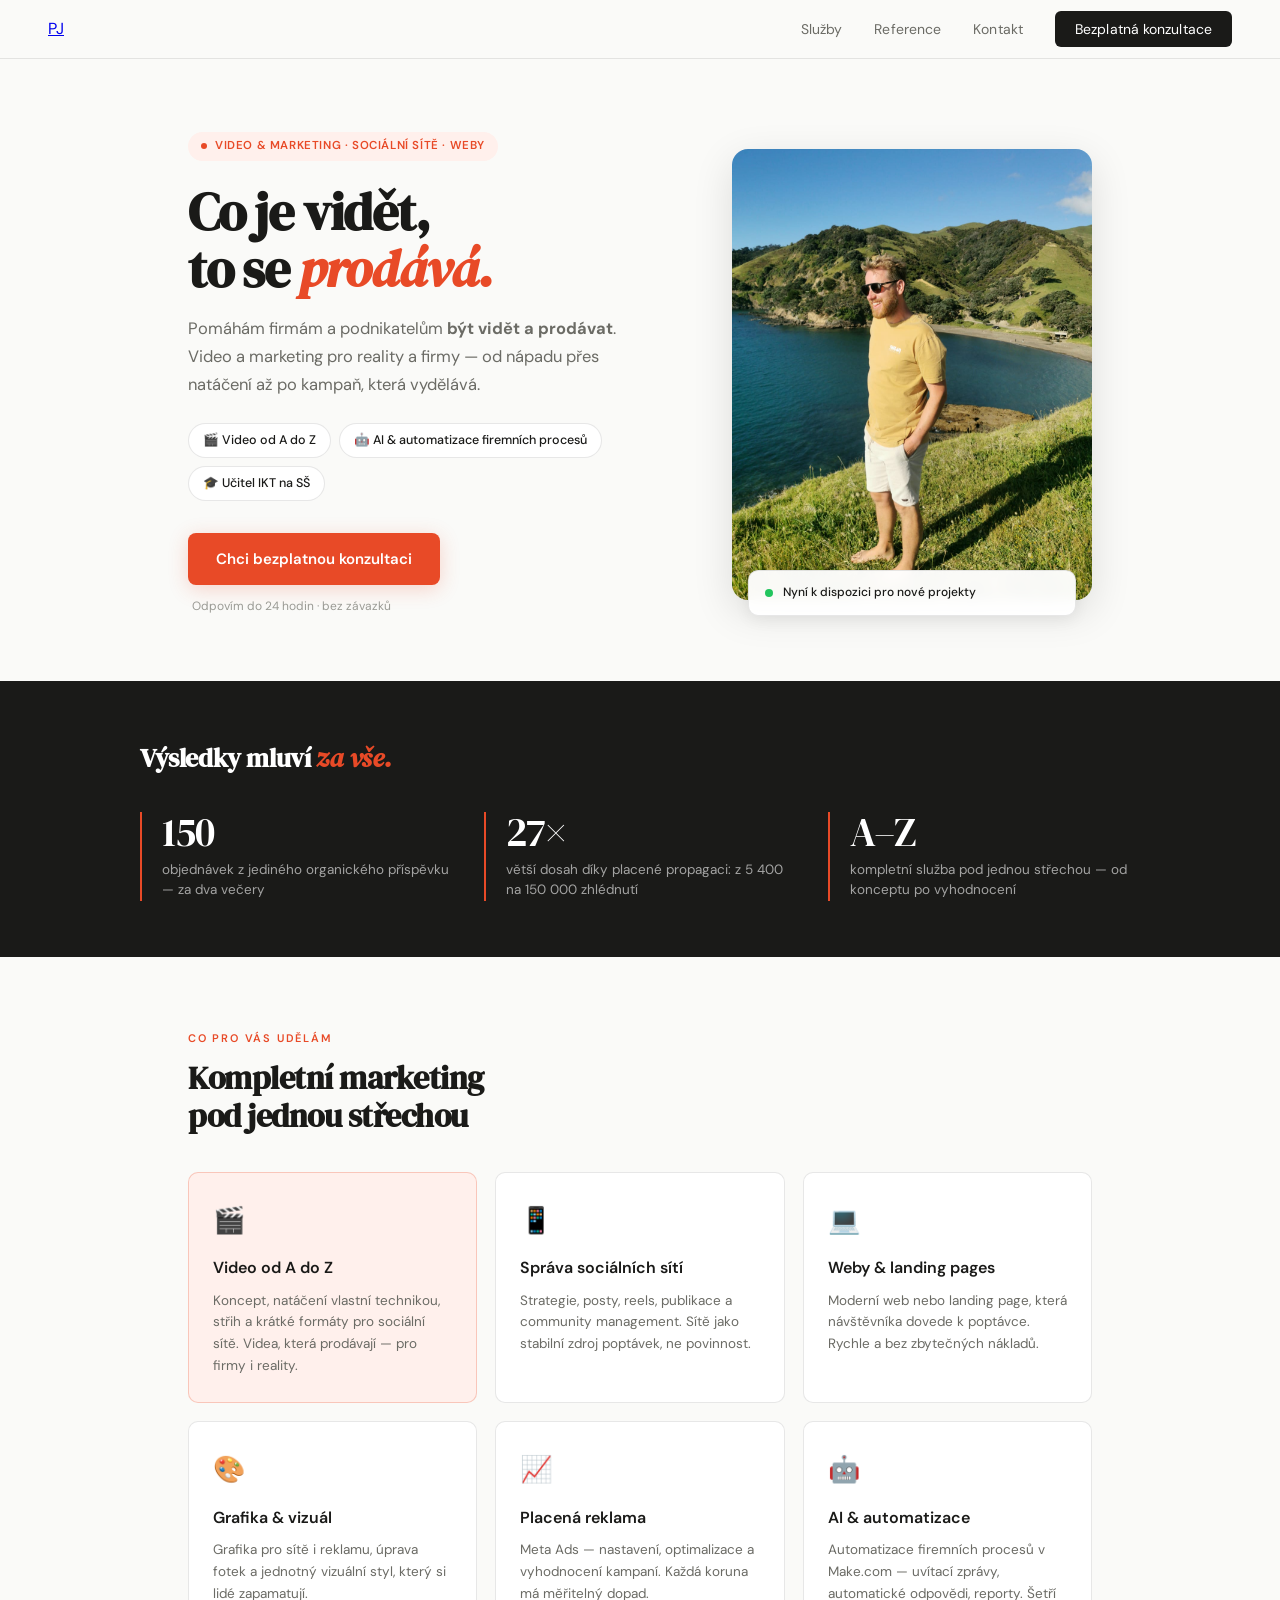
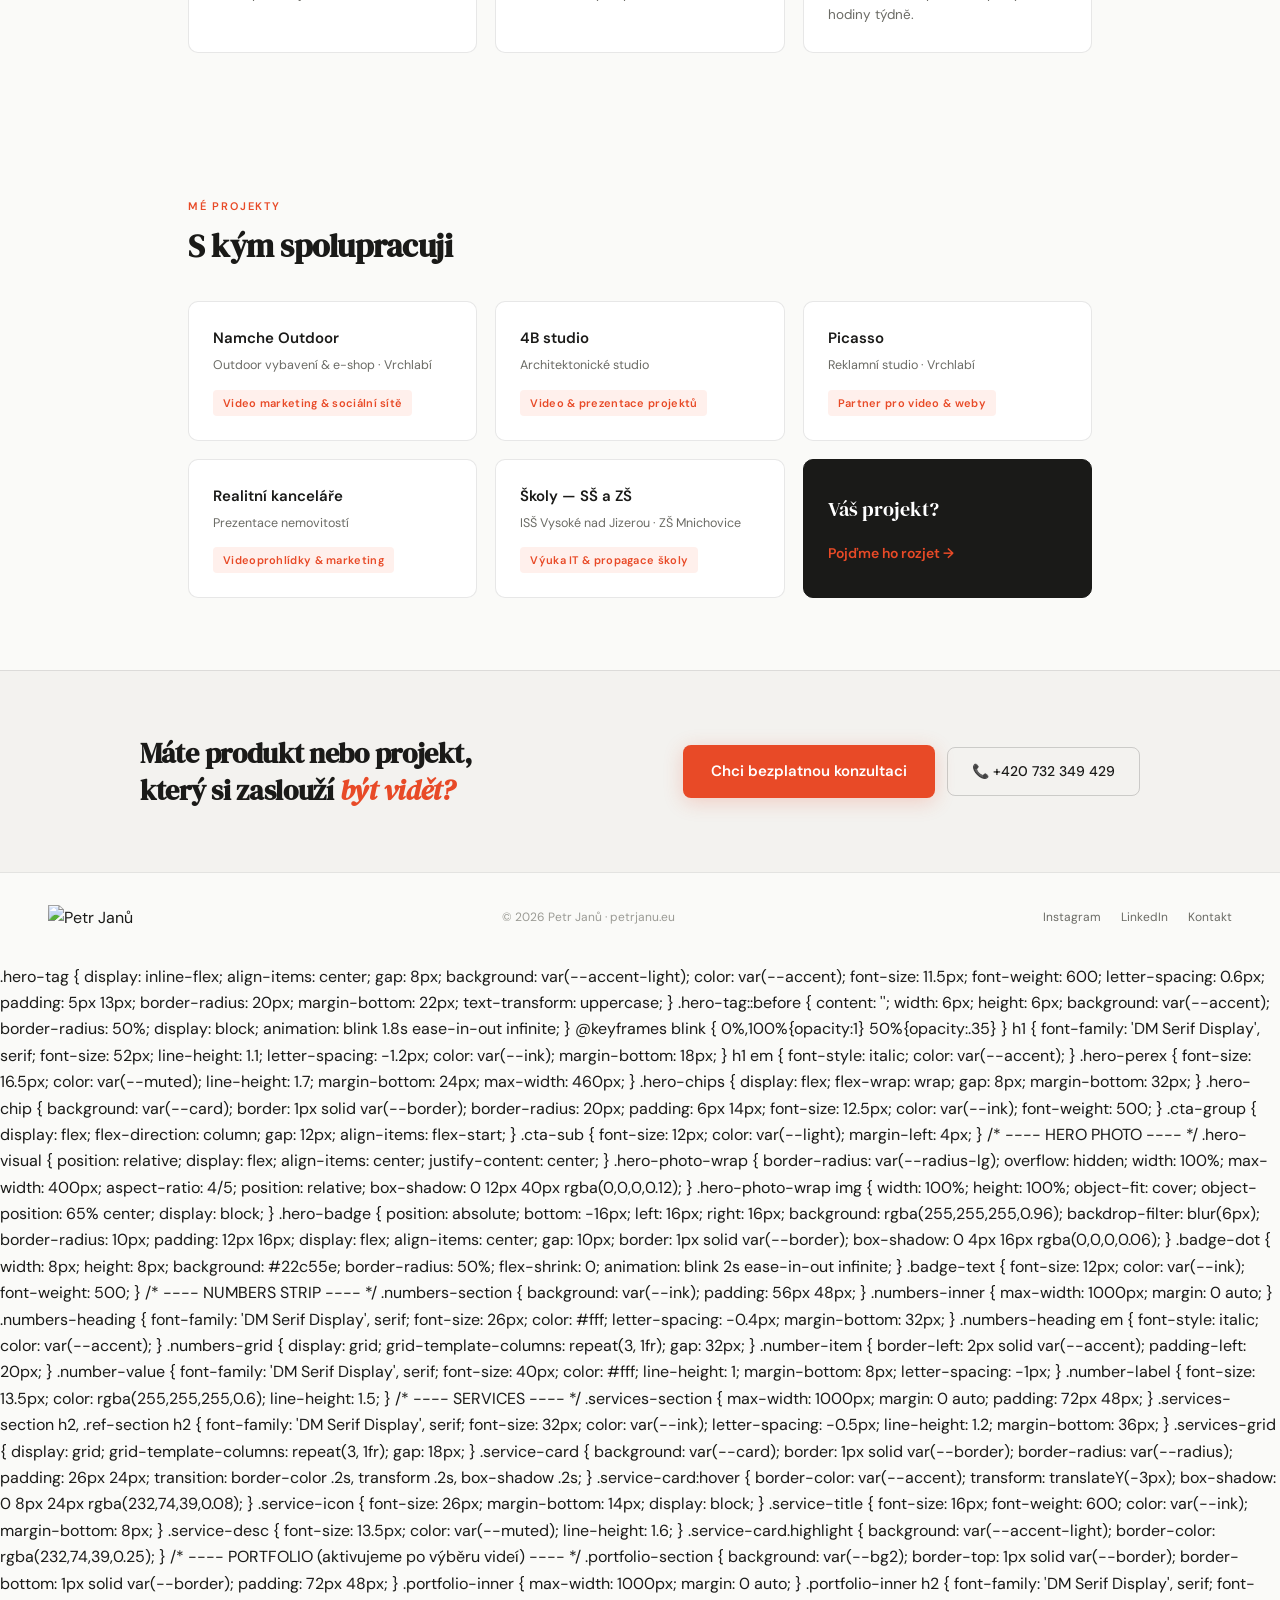
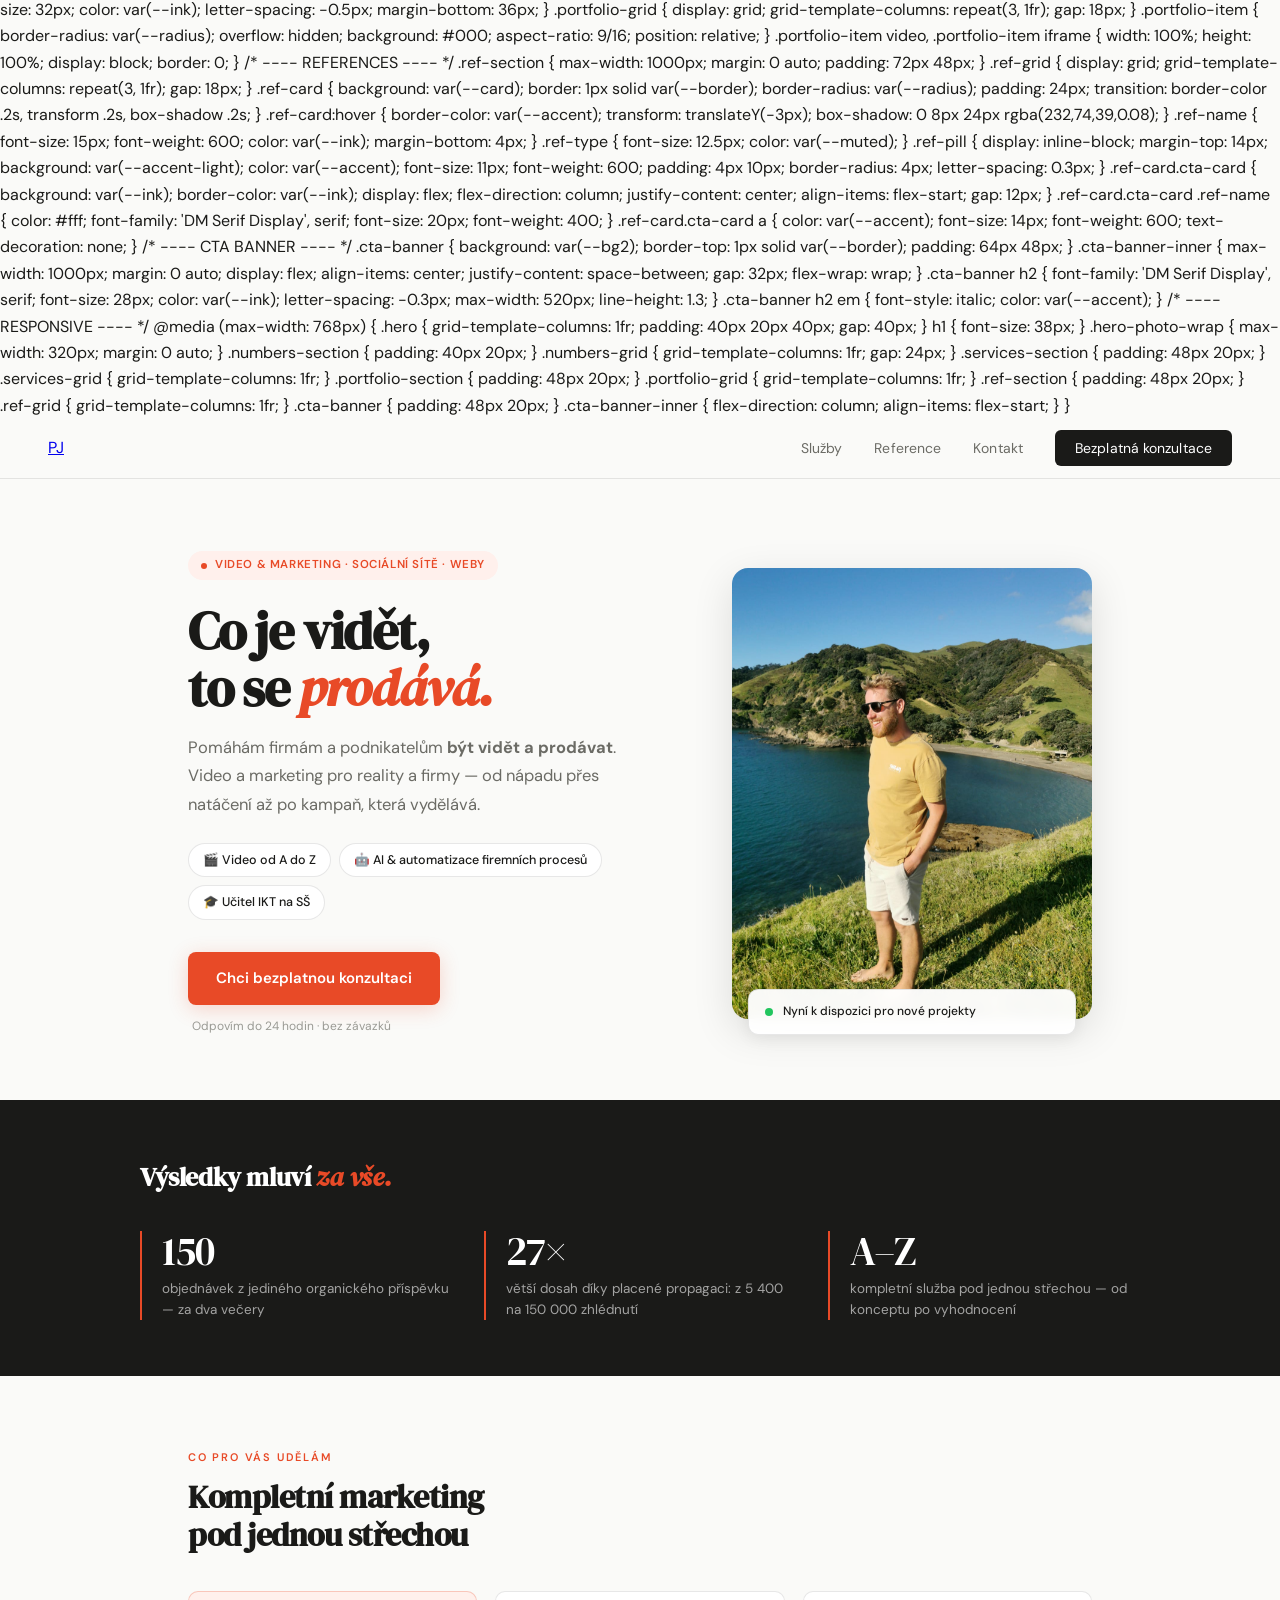
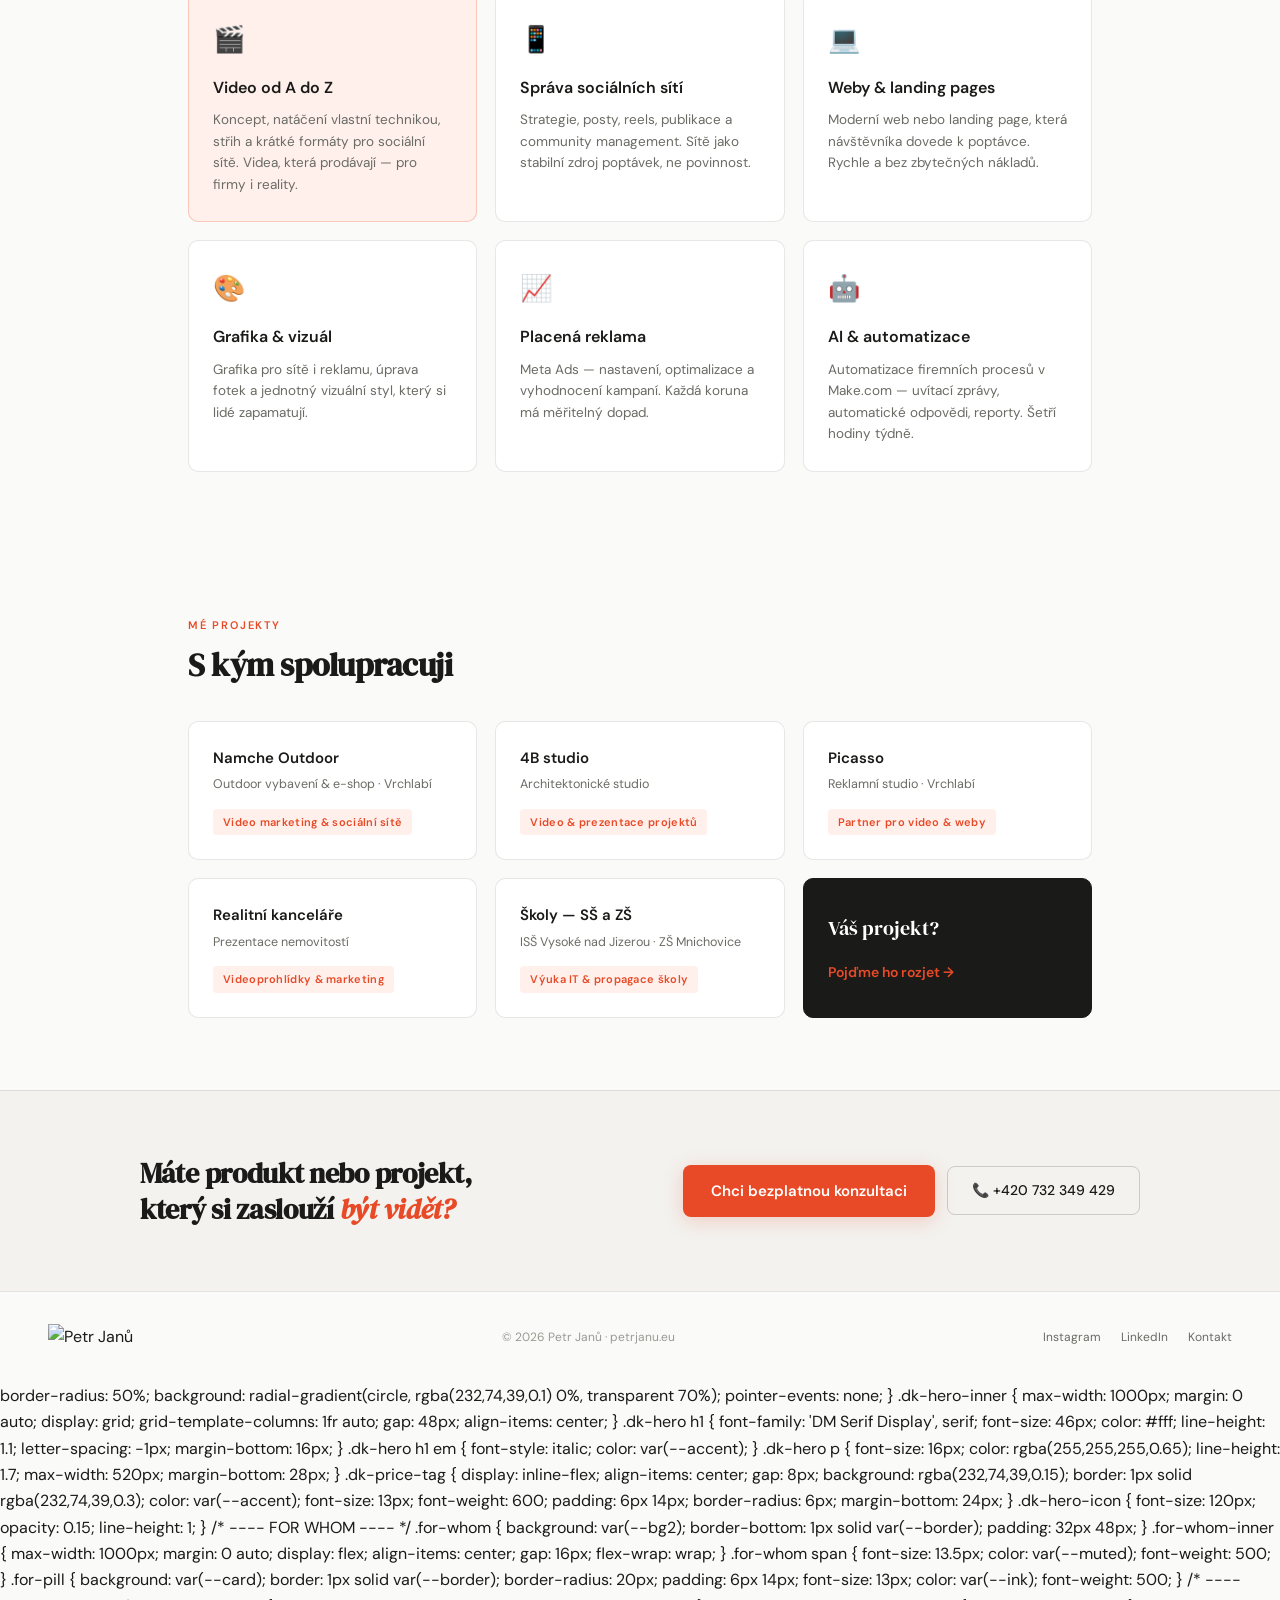
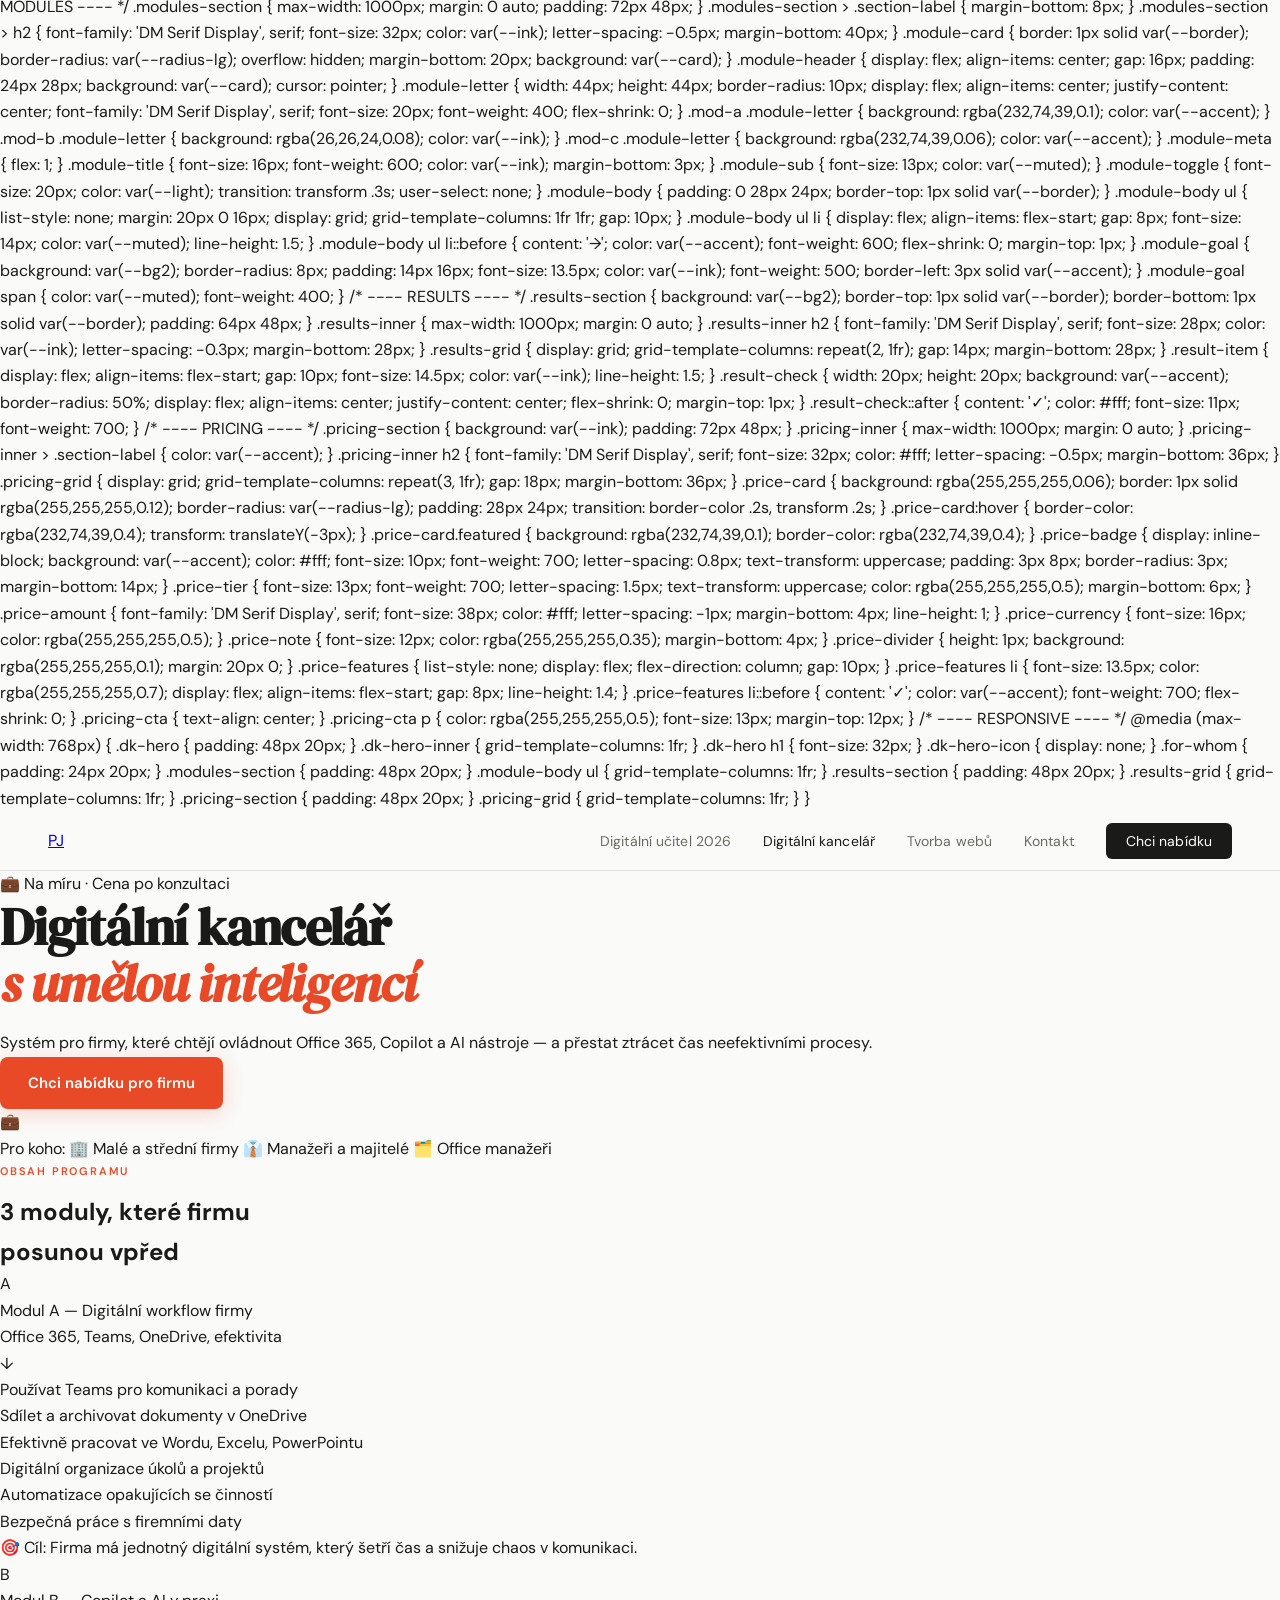
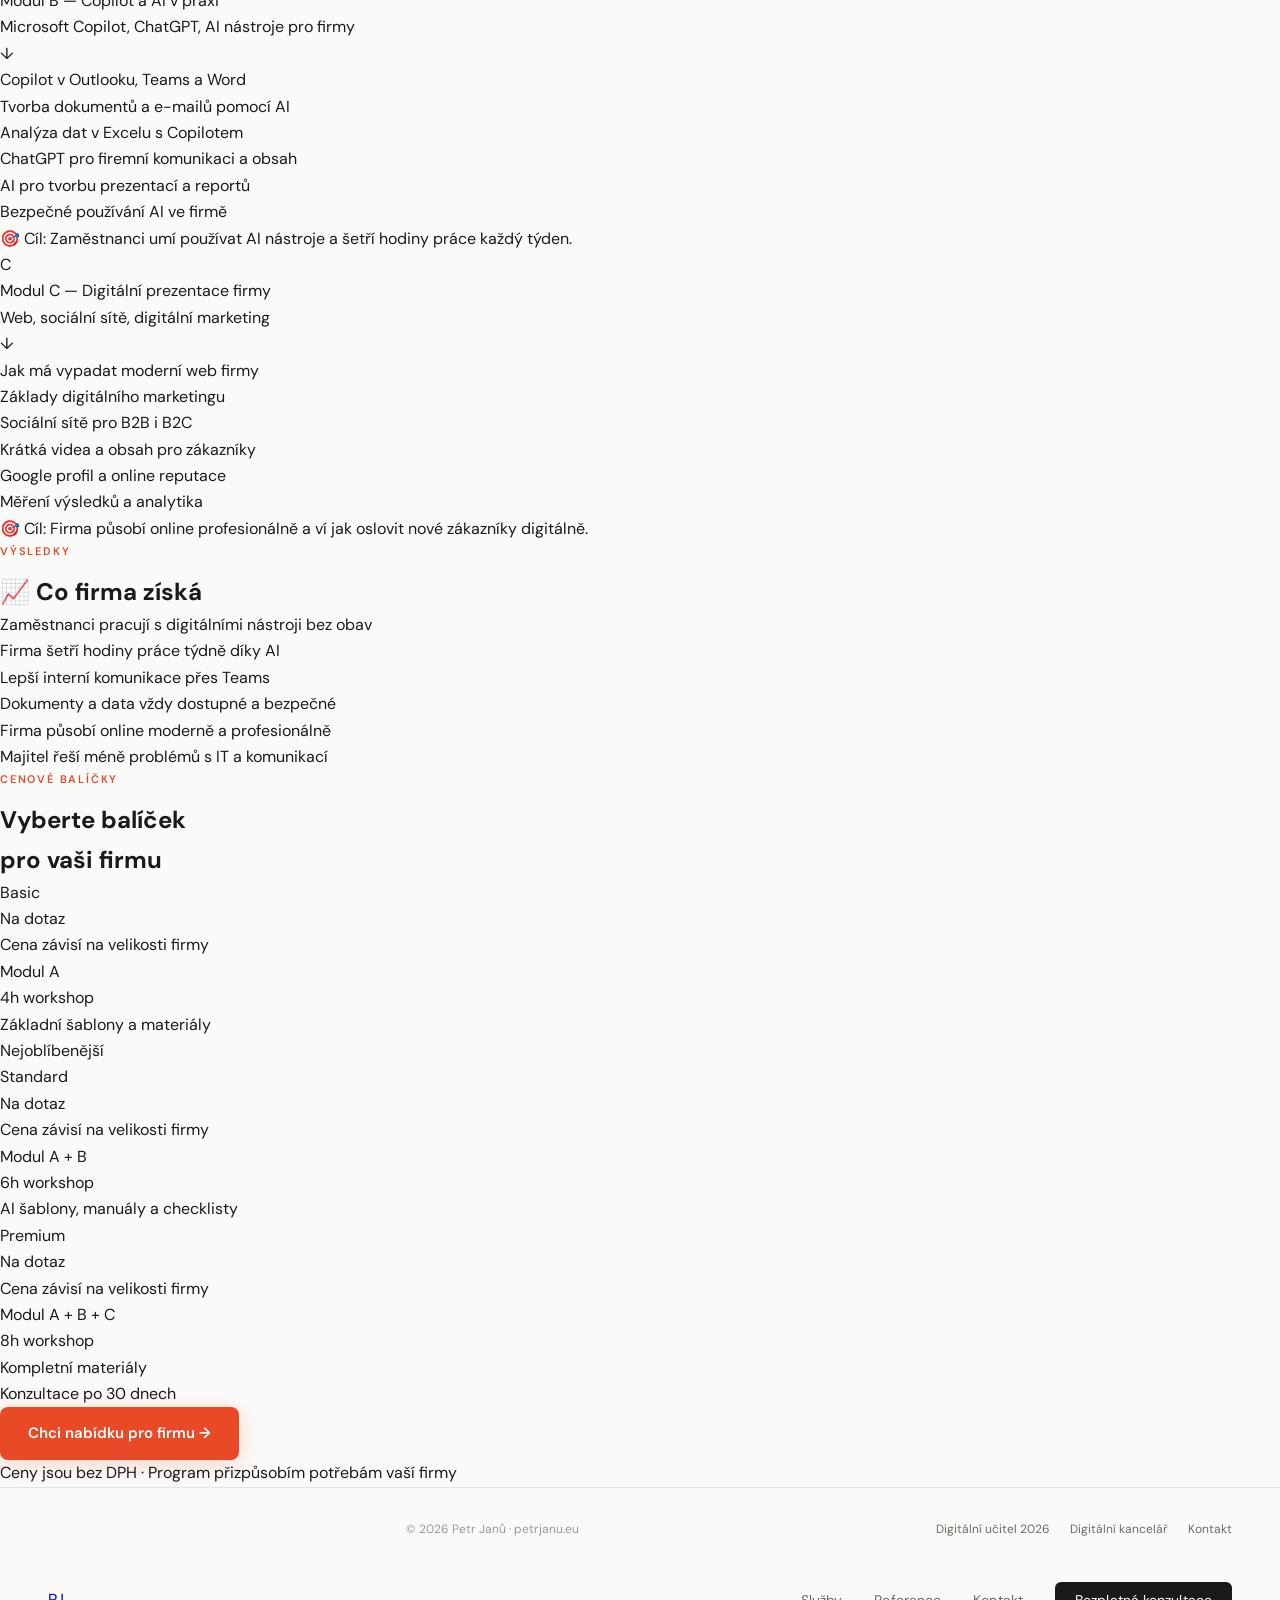
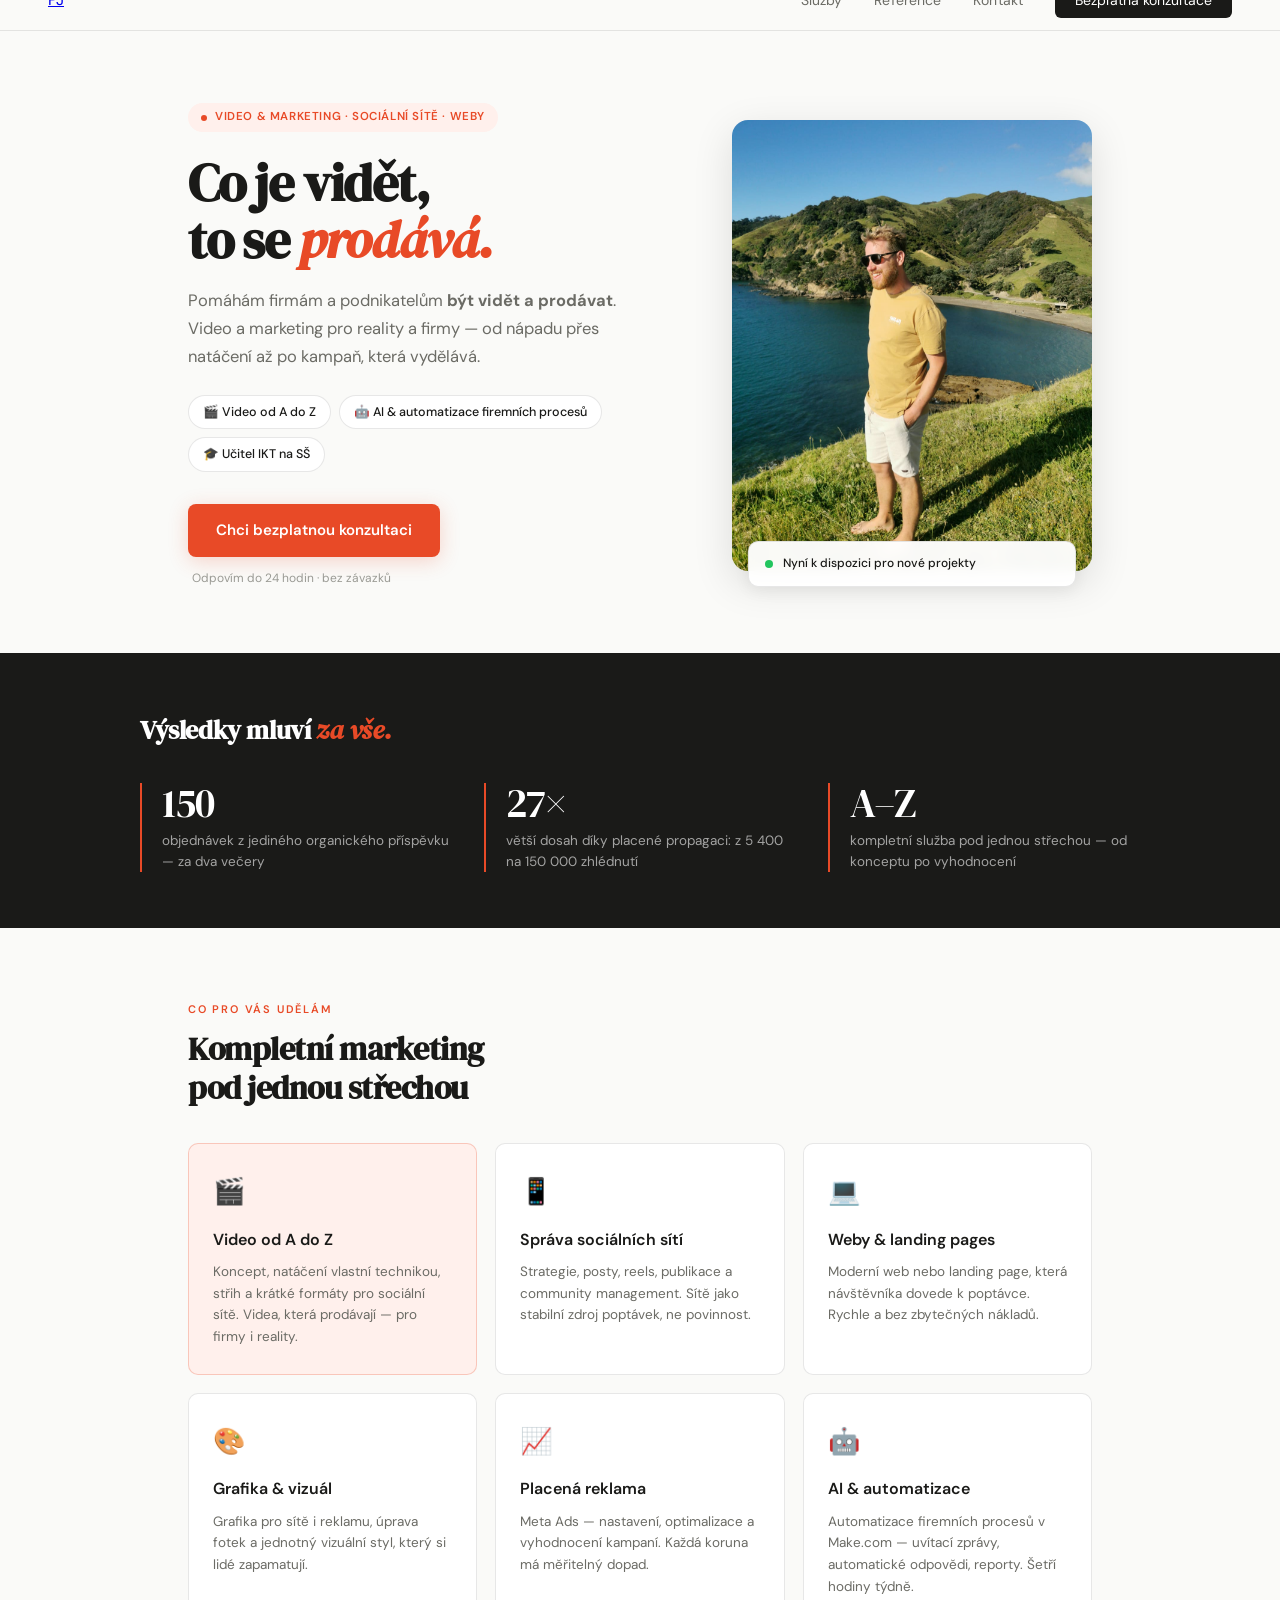
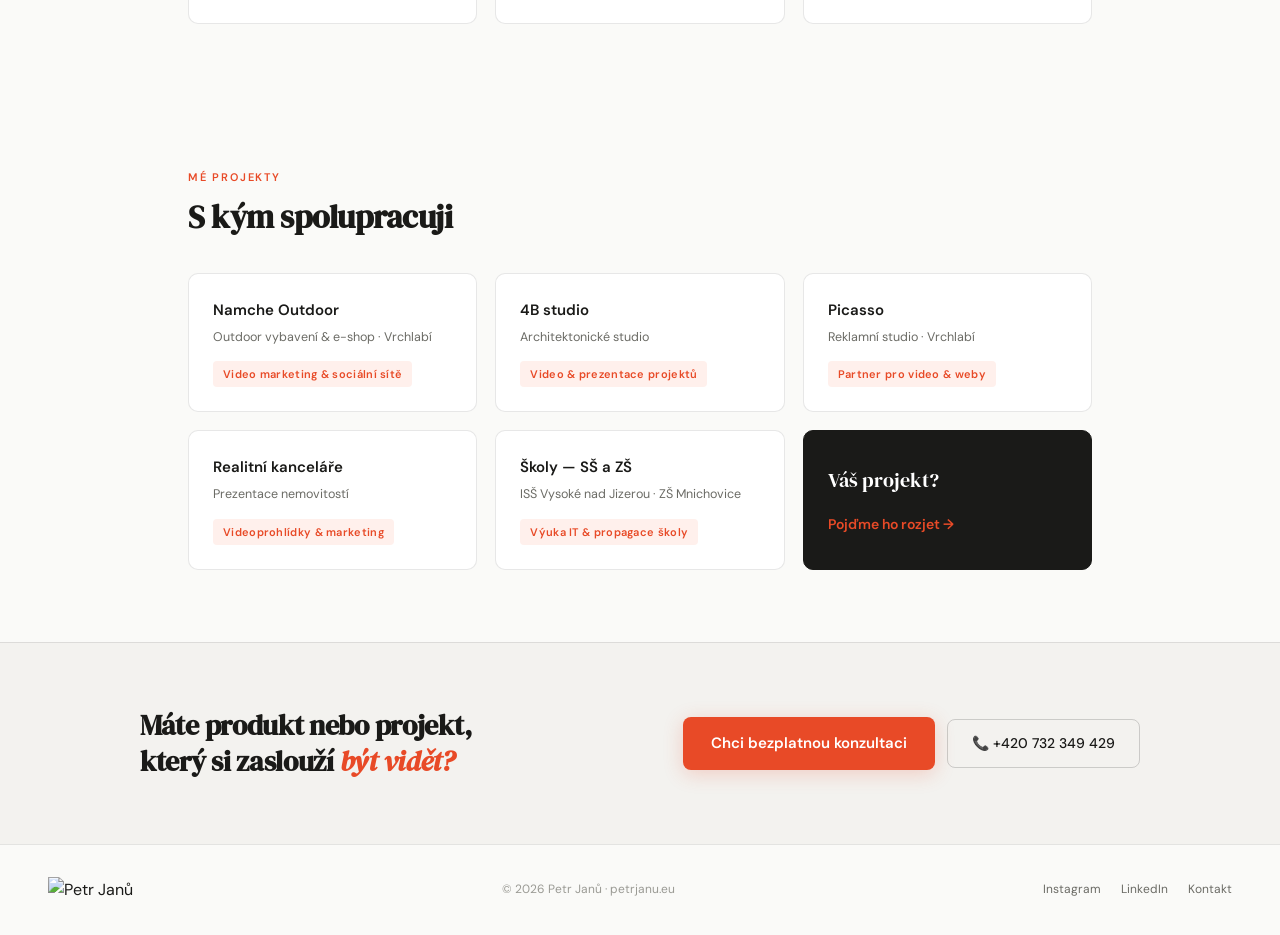
==== commit 01419ddf: "Update index.html" ====
--- a/index.html
+++ b/index.html
@@ -2,15 +2,16 @@
 <html lang="cs">
 <head>
   <meta charset="UTF-8">
+
   <!-- Google tag (gtag.js) -->
-<script async src="https://www.googletagmanager.com/gtag/js?id=G-3505CZ2F2P"></script>
-<script>
-  window.dataLayer = window.dataLayer || [];
-  function gtag(){dataLayer.push(arguments);}
-  gtag('js', new Date());
-
-  gtag('config', 'G-3505CZ2F2P');
-</script>
+  <script async src="https://www.googletagmanager.com/gtag/js?id=G-3505CZ2F2P"></script>
+  <script>
+    window.dataLayer = window.dataLayer || [];
+    function gtag(){dataLayer.push(arguments);}
+    gtag('js', new Date());
+    gtag('config', 'G-3505CZ2F2P');
+  </script>
+
   <meta name="viewport" content="width=device-width, initial-scale=1.0">
   <meta name="description" content="Petr Janů — Co je vidět, to se prodává. Video a marketing pro reality a firmy. Weby, sociální sítě, AI automatizace.">
   <title>Petr Janů — Video a marketing pro reality a firmy</title>
@@ -679,664 +680,7 @@
   })();
 </script>
 </body>
-</html>      border-radius: 50%;
-      background: radial-gradient(circle, rgba(232,74,39,0.1) 0%, transparent 70%);
-      pointer-events: none;
-    }
-
-    .dk-hero-inner {
-      max-width: 1000px;
-      margin: 0 auto;
-      display: grid;
-      grid-template-columns: 1fr auto;
-      gap: 48px;
-      align-items: center;
-    }
-
-    .dk-hero h1 {
-      font-family: 'DM Serif Display', serif;
-      font-size: 46px;
-      color: #fff;
-      line-height: 1.1;
-      letter-spacing: -1px;
-      margin-bottom: 16px;
-    }
-
-    .dk-hero h1 em {
-      font-style: italic;
-      color: var(--accent);
-    }
-
-    .dk-hero p {
-      font-size: 16px;
-      color: rgba(255,255,255,0.65);
-      line-height: 1.7;
-      max-width: 520px;
-      margin-bottom: 28px;
-    }
-
-    .dk-price-tag {
-      display: inline-flex;
-      align-items: center;
-      gap: 8px;
-      background: rgba(232,74,39,0.15);
-      border: 1px solid rgba(232,74,39,0.3);
-      color: var(--accent);
-      font-size: 13px;
-      font-weight: 600;
-      padding: 6px 14px;
-      border-radius: 6px;
-      margin-bottom: 24px;
-    }
-
-    .dk-hero-icon {
-      font-size: 120px;
-      opacity: 0.15;
-      line-height: 1;
-    }
-
-    /* ---- FOR WHOM ---- */
-    .for-whom {
-      background: var(--bg2);
-      border-bottom: 1px solid var(--border);
-      padding: 32px 48px;
-    }
-
-    .for-whom-inner {
-      max-width: 1000px;
-      margin: 0 auto;
-      display: flex;
-      align-items: center;
-      gap: 16px;
-      flex-wrap: wrap;
-    }
-
-    .for-whom span {
-      font-size: 13.5px;
-      color: var(--muted);
-      font-weight: 500;
-    }
-
-    .for-pill {
-      background: var(--card);
-      border: 1px solid var(--border);
-      border-radius: 20px;
-      padding: 6px 14px;
-      font-size: 13px;
-      color: var(--ink);
-      font-weight: 500;
-    }
-
-    /* ---- MODULES ---- */
-    .modules-section {
-      max-width: 1000px;
-      margin: 0 auto;
-      padding: 72px 48px;
-    }
-
-    .modules-section > .section-label { margin-bottom: 8px; }
-
-    .modules-section > h2 {
-      font-family: 'DM Serif Display', serif;
-      font-size: 32px;
-      color: var(--ink);
-      letter-spacing: -0.5px;
-      margin-bottom: 40px;
-    }
-
-    .module-card {
-      border: 1px solid var(--border);
-      border-radius: var(--radius-lg);
-      overflow: hidden;
-      margin-bottom: 20px;
-      background: var(--card);
-    }
-
-    .module-header {
-      display: flex;
-      align-items: center;
-      gap: 16px;
-      padding: 24px 28px;
-      background: var(--card);
-      cursor: pointer;
-    }
-
-    .module-letter {
-      width: 44px;
-      height: 44px;
-      border-radius: 10px;
-      display: flex;
-      align-items: center;
-      justify-content: center;
-      font-family: 'DM Serif Display', serif;
-      font-size: 20px;
-      font-weight: 400;
-      flex-shrink: 0;
-    }
-
-    .mod-a .module-letter { background: rgba(232,74,39,0.1); color: var(--accent); }
-    .mod-b .module-letter { background: rgba(26,26,24,0.08); color: var(--ink); }
-    .mod-c .module-letter { background: rgba(232,74,39,0.06); color: var(--accent); }
-
-    .module-meta { flex: 1; }
-
-    .module-title {
-      font-size: 16px;
-      font-weight: 600;
-      color: var(--ink);
-      margin-bottom: 3px;
-    }
-
-    .module-sub {
-      font-size: 13px;
-      color: var(--muted);
-    }
-
-    .module-toggle {
-      font-size: 20px;
-      color: var(--light);
-      transition: transform .3s;
-      user-select: none;
-    }
-
-    .module-body {
-      padding: 0 28px 24px;
-      border-top: 1px solid var(--border);
-    }
-
-    .module-body ul {
-      list-style: none;
-      margin: 20px 0 16px;
-      display: grid;
-      grid-template-columns: 1fr 1fr;
-      gap: 10px;
-    }
-
-    .module-body ul li {
-      display: flex;
-      align-items: flex-start;
-      gap: 8px;
-      font-size: 14px;
-      color: var(--muted);
-      line-height: 1.5;
-    }
-
-    .module-body ul li::before {
-      content: '→';
-      color: var(--accent);
-      font-weight: 600;
-      flex-shrink: 0;
-      margin-top: 1px;
-    }
-
-    .module-goal {
-      background: var(--bg2);
-      border-radius: 8px;
-      padding: 14px 16px;
-      font-size: 13.5px;
-      color: var(--ink);
-      font-weight: 500;
-      border-left: 3px solid var(--accent);
-    }
-
-    .module-goal span {
-      color: var(--muted);
-      font-weight: 400;
-    }
-
-    /* ---- RESULTS ---- */
-    .results-section {
-      background: var(--bg2);
-      border-top: 1px solid var(--border);
-      border-bottom: 1px solid var(--border);
-      padding: 64px 48px;
-    }
-
-    .results-inner {
-      max-width: 1000px;
-      margin: 0 auto;
-    }
-
-    .results-inner h2 {
-      font-family: 'DM Serif Display', serif;
-      font-size: 28px;
-      color: var(--ink);
-      letter-spacing: -0.3px;
-      margin-bottom: 28px;
-    }
-
-    .results-grid {
-      display: grid;
-      grid-template-columns: repeat(2, 1fr);
-      gap: 14px;
-      margin-bottom: 28px;
-    }
-
-    .result-item {
-      display: flex;
-      align-items: flex-start;
-      gap: 10px;
-      font-size: 14.5px;
-      color: var(--ink);
-      line-height: 1.5;
-    }
-
-    .result-check {
-      width: 20px;
-      height: 20px;
-      background: var(--accent);
-      border-radius: 50%;
-      display: flex;
-      align-items: center;
-      justify-content: center;
-      flex-shrink: 0;
-      margin-top: 1px;
-    }
-
-    .result-check::after {
-      content: '✓';
-      color: #fff;
-      font-size: 11px;
-      font-weight: 700;
-    }
-
-    /* ---- PRICING ---- */
-    .pricing-section {
-      background: var(--ink);
-      padding: 72px 48px;
-    }
-
-    .pricing-inner {
-      max-width: 1000px;
-      margin: 0 auto;
-    }
-
-    .pricing-inner > .section-label { color: var(--accent); }
-
-    .pricing-inner h2 {
-      font-family: 'DM Serif Display', serif;
-      font-size: 32px;
-      color: #fff;
-      letter-spacing: -0.5px;
-      margin-bottom: 36px;
-    }
-
-    .pricing-grid {
-      display: grid;
-      grid-template-columns: repeat(3, 1fr);
-      gap: 18px;
-      margin-bottom: 36px;
-    }
-
-    .price-card {
-      background: rgba(255,255,255,0.06);
-      border: 1px solid rgba(255,255,255,0.12);
-      border-radius: var(--radius-lg);
-      padding: 28px 24px;
-      transition: border-color .2s, transform .2s;
-    }
-
-    .price-card:hover {
-      border-color: rgba(232,74,39,0.4);
-      transform: translateY(-3px);
-    }
-
-    .price-card.featured {
-      background: rgba(232,74,39,0.1);
-      border-color: rgba(232,74,39,0.4);
-    }
-
-    .price-badge {
-      display: inline-block;
-      background: var(--accent);
-      color: #fff;
-      font-size: 10px;
-      font-weight: 700;
-      letter-spacing: 0.8px;
-      text-transform: uppercase;
-      padding: 3px 8px;
-      border-radius: 3px;
-      margin-bottom: 14px;
-    }
-
-    .price-tier {
-      font-size: 13px;
-      font-weight: 700;
-      letter-spacing: 1.5px;
-      text-transform: uppercase;
-      color: rgba(255,255,255,0.5);
-      margin-bottom: 6px;
-    }
-
-    .price-amount {
-      font-family: 'DM Serif Display', serif;
-      font-size: 38px;
-      color: #fff;
-      letter-spacing: -1px;
-      margin-bottom: 4px;
-      line-height: 1;
-    }
-
-    .price-currency {
-      font-size: 16px;
-      color: rgba(255,255,255,0.5);
-    }
-
-    .price-note {
-      font-size: 12px;
-      color: rgba(255,255,255,0.35);
-      margin-bottom: 4px;
-    }
-
-    .price-divider {
-      height: 1px;
-      background: rgba(255,255,255,0.1);
-      margin: 20px 0;
-    }
-
-    .price-features {
-      list-style: none;
-      display: flex;
-      flex-direction: column;
-      gap: 10px;
-    }
-
-    .price-features li {
-      font-size: 13.5px;
-      color: rgba(255,255,255,0.7);
-      display: flex;
-      align-items: flex-start;
-      gap: 8px;
-      line-height: 1.4;
-    }
-
-    .price-features li::before {
-      content: '✓';
-      color: var(--accent);
-      font-weight: 700;
-      flex-shrink: 0;
-    }
-
-    .pricing-cta {
-      text-align: center;
-    }
-
-    .pricing-cta p {
-      color: rgba(255,255,255,0.5);
-      font-size: 13px;
-      margin-top: 12px;
-    }
-
-    /* ---- RESPONSIVE ---- */
-    @media (max-width: 768px) {
-      .dk-hero { padding: 48px 20px; }
-      .dk-hero-inner { grid-template-columns: 1fr; }
-      .dk-hero h1 { font-size: 32px; }
-      .dk-hero-icon { display: none; }
-      .for-whom { padding: 24px 20px; }
-      .modules-section { padding: 48px 20px; }
-      .module-body ul { grid-template-columns: 1fr; }
-      .results-section { padding: 48px 20px; }
-      .results-grid { grid-template-columns: 1fr; }
-      .pricing-section { padding: 48px 20px; }
-      .pricing-grid { grid-template-columns: 1fr; }
-    }
-  </style>
-</head>
-<body>
-
-<!-- NAV -->
-<nav>
-  <a href="index.html" class="nav-logo">
-    <img src="Logo-pj.png" alt="Petr Janů" onerror="this.style.display='none'; this.nextElementSibling.style.display='flex'">
-    <span class="nav-logo-text" style="display:none;">PJ</span>
-  </a>
-  <button class="hamburger" onclick="toggleMenu()" aria-label="Menu">
-    <span></span><span></span><span></span>
-  </button>
-  <ul class="nav-links" id="navLinks">
-    <li><a href="digitalni-ucitel.html">Digitální učitel 2026</a></li>
-    <li><a href="digitalni-kancelar.html" class="active">Digitální kancelář</a></li>
-    <li><a href="tvorba-webu.html">Tvorba webů</a></li>
-    <li><a href="kontakt.html">Kontakt</a></li>
-    <li><a href="kontakt.html" class="nav-cta">Chci nabídku</a></li>
-  </ul>
-</nav>
-
-<!-- HERO -->
-<section class="dk-hero">
-  <div class="dk-hero-inner">
-    <div>
-      <div class="dk-price-tag">💼 Na míru · Cena po konzultaci</div>
-      <h1>Digitální kancelář<br><em>s umělou inteligencí</em></h1>
-      <p>Systém pro firmy, které chtějí ovládnout Office 365, Copilot a AI nástroje — a přestat ztrácet čas neefektivními procesy.</p>
-      <a href="kontakt.html" class="btn-primary">Chci nabídku pro firmu</a>
-    </div>
-    <div class="dk-hero-icon">💼</div>
-  </div>
-</section>
-
-<!-- FOR WHOM -->
-<div class="for-whom">
-  <div class="for-whom-inner">
-    <span>Pro koho:</span>
-    <span class="for-pill">🏢 Malé a střední firmy</span>
-    <span class="for-pill">👔 Manažeři a majitelé</span>
-    <span class="for-pill">🗂️ Office manažeři</span>
-  </div>
-</div>
-
-<!-- MODULES -->
-<section class="modules-section">
-  <span class="section-label">Obsah programu</span>
-  <h2>3 moduly, které firmu<br>posunou vpřed</h2>
-
-  <!-- Modul A -->
-  <div class="module-card mod-a">
-    <div class="module-header" onclick="toggleModule('modA', this)">
-      <div class="module-letter">A</div>
-      <div class="module-meta">
-        <div class="module-title">Modul A — Digitální workflow firmy</div>
-        <div class="module-sub">Office 365, Teams, OneDrive, efektivita</div>
-      </div>
-      <div class="module-toggle" id="toggleModA">↓</div>
-    </div>
-    <div class="module-body" id="modA">
-      <ul>
-        <li>Používat Teams pro komunikaci a porady</li>
-        <li>Sdílet a archivovat dokumenty v OneDrive</li>
-        <li>Efektivně pracovat ve Wordu, Excelu, PowerPointu</li>
-        <li>Digitální organizace úkolů a projektů</li>
-        <li>Automatizace opakujících se činností</li>
-        <li>Bezpečná práce s firemními daty</li>
-      </ul>
-      <div class="module-goal">
-        🎯 Cíl: <span>Firma má jednotný digitální systém, který šetří čas a snižuje chaos v komunikaci.</span>
-      </div>
-    </div>
-  </div>
-
-  <!-- Modul B -->
-  <div class="module-card mod-b">
-    <div class="module-header" onclick="toggleModule('modB', this)">
-      <div class="module-letter">B</div>
-      <div class="module-meta">
-        <div class="module-title">Modul B — Copilot a AI v praxi</div>
-        <div class="module-sub">Microsoft Copilot, ChatGPT, AI nástroje pro firmy</div>
-      </div>
-      <div class="module-toggle" id="toggleModB">↓</div>
-    </div>
-    <div class="module-body" id="modB">
-      <ul>
-        <li>Copilot v Outlooku, Teams a Word</li>
-        <li>Tvorba dokumentů a e-mailů pomocí AI</li>
-        <li>Analýza dat v Excelu s Copilotem</li>
-        <li>ChatGPT pro firemní komunikaci a obsah</li>
-        <li>AI pro tvorbu prezentací a reportů</li>
-        <li>Bezpečné používání AI ve firmě</li>
-      </ul>
-      <div class="module-goal">
-        🎯 Cíl: <span>Zaměstnanci umí používat AI nástroje a šetří hodiny práce každý týden.</span>
-      </div>
-    </div>
-  </div>
-
-  <!-- Modul C -->
-  <div class="module-card mod-c">
-    <div class="module-header" onclick="toggleModule('modC', this)">
-      <div class="module-letter">C</div>
-      <div class="module-meta">
-        <div class="module-title">Modul C — Digitální prezentace firmy</div>
-        <div class="module-sub">Web, sociální sítě, digitální marketing</div>
-      </div>
-      <div class="module-toggle" id="toggleModC">↓</div>
-    </div>
-    <div class="module-body" id="modC">
-      <ul>
-        <li>Jak má vypadat moderní web firmy</li>
-        <li>Základy digitálního marketingu</li>
-        <li>Sociální sítě pro B2B i B2C</li>
-        <li>Krátká videa a obsah pro zákazníky</li>
-        <li>Google profil a online reputace</li>
-        <li>Měření výsledků a analytika</li>
-      </ul>
-      <div class="module-goal">
-        🎯 Cíl: <span>Firma působí online profesionálně a ví jak oslovit nové zákazníky digitálně.</span>
-      </div>
-    </div>
-  </div>
-</section>
-
-<!-- RESULTS -->
-<section class="results-section">
-  <div class="results-inner">
-    <span class="section-label">Výsledky</span>
-    <h2>📈 Co firma získá</h2>
-    <div class="results-grid">
-      <div class="result-item"><div class="result-check"></div>Zaměstnanci pracují s digitálními nástroji bez obav</div>
-      <div class="result-item"><div class="result-check"></div>Firma šetří hodiny práce týdně díky AI</div>
-      <div class="result-item"><div class="result-check"></div>Lepší interní komunikace přes Teams</div>
-      <div class="result-item"><div class="result-check"></div>Dokumenty a data vždy dostupné a bezpečné</div>
-      <div class="result-item"><div class="result-check"></div>Firma působí online moderně a profesionálně</div>
-      <div class="result-item"><div class="result-check"></div>Majitel řeší méně problémů s IT a komunikací</div>
-    </div>
-  </div>
-</section>
-
-<!-- PRICING -->
-<section class="pricing-section">
-  <div class="pricing-inner">
-    <span class="section-label">Cenové balíčky</span>
-    <h2>Vyberte balíček<br>pro vaši firmu</h2>
-    <div class="pricing-grid">
-
-      <div class="price-card">
-        <div class="price-tier">Basic</div>
-        <div class="price-amount">Na dotaz</div>
-        <div class="price-note">Cena závisí na velikosti firmy</div>
-        <div class="price-divider"></div>
-        <ul class="price-features">
-          <li>Modul A</li>
-          <li>4h workshop</li>
-          <li>Základní šablony a materiály</li>
-        </ul>
-      </div>
-
-      <div class="price-card featured">
-        <div class="price-badge">Nejoblíbenější</div>
-        <div class="price-tier">Standard</div>
-        <div class="price-amount">Na dotaz</div>
-        <div class="price-note">Cena závisí na velikosti firmy</div>
-        <div class="price-divider"></div>
-        <ul class="price-features">
-          <li>Modul A + B</li>
-          <li>6h workshop</li>
-          <li>AI šablony, manuály a checklisty</li>
-        </ul>
-      </div>
-
-      <div class="price-card">
-        <div class="price-tier">Premium</div>
-        <div class="price-amount">Na dotaz</div>
-        <div class="price-note">Cena závisí na velikosti firmy</div>
-        <div class="price-divider"></div>
-        <ul class="price-features">
-          <li>Modul A + B + C</li>
-          <li>8h workshop</li>
-          <li>Kompletní materiály</li>
-          <li>Konzultace po 30 dnech</li>
-        </ul>
-      </div>
-
-    </div>
-    <div class="pricing-cta">
-      <a href="kontakt.html" class="btn-primary" style="margin: 0 auto;">Chci nabídku pro firmu →</a>
-      <p>Ceny jsou bez DPH · Program přizpůsobím potřebám vaší firmy</p>
-    </div>
-  </div>
-</section>
-
-<!-- FOOTER -->
-<footer>
-  <div class="footer-logo">
-    <img src="Logo-pj.png" alt="Petr Janů" onerror="this.style.display='none'">
-  </div>
-  <p>© 2026 Petr Janů · petrjanu.eu</p>
-  <div style="display:flex; gap:20px; flex-wrap:wrap;">
-    <a href="digitalni-ucitel.html">Digitální učitel 2026</a>
-    <a href="digitalni-kancelar.html">Digitální kancelář</a>
-    <a href="kontakt.html">Kontakt</a>
-  </div>
-</footer>
-
-<script>
-  function toggleMenu() {
-    document.getElementById('navLinks').classList.toggle('open');
-  }
-
-  function toggleModule(id, header) {
-    const body = document.getElementById(id);
-    const toggleId = 'toggle' + id.charAt(0).toUpperCase() + id.slice(1);
-    const toggle = document.getElementById(toggleId);
-    const isOpen = body.style.display !== 'none' && body.style.display !== '';
-    if (isOpen) {
-      body.style.display = 'none';
-      toggle.textContent = '↓';
-    } else {
-      body.style.display = 'block';
-      toggle.textContent = '↑';
-    }
-  }
-
-  document.querySelectorAll('.module-body').forEach(b => b.style.display = 'block');
-</script>
-</body>
-</html>
-
-  <meta name="viewport" content="width=device-width, initial-scale=1.0">
-  <meta name="description" content="Petr Janů — Co je vidět, to se prodává. Video a marketing pro reality a firmy. Weby, sociální sítě, AI automatizace.">
-  <title>Petr Janů — Video a marketing pro reality a firmy</title>
-
-  <!-- Open Graph — náhled při sdílení odkazu -->
-  <meta property="og:title" content="Petr Janů — Co je vidět, to se prodává.">
-  <meta property="og:description" content="Video a marketing pro reality a firmy. Weby, sociální sítě, AI automatizace.">
-  <meta property="og:image" content="https://petrjanu.eu/og-banner.jpg">
-  <meta property="og:url" content="https://petrjanu.eu">
-  <meta property="og:type" content="website">
-  <link rel="stylesheet" href="style.css">
-  <style>
-    /* ---- HERO ---- */
-    .hero {
-      max-width: 1000px;
-      margin: 0 auto;
-      padding: 72px 48px 64px;
-      display: grid;
-      grid-template-columns: 1.15fr 0.85fr;
-      gap: 56px;
-      align-items: center;
-    }
-
-    .hero-tag {
+</html>    .hero-tag {
       display: inline-flex;
       align-items: center;
       gap: 8px;
@@ -1981,4 +1325,1306 @@
   })();
 </script>
 </body>
+</html>      border-radius: 50%;
+      background: radial-gradient(circle, rgba(232,74,39,0.1) 0%, transparent 70%);
+      pointer-events: none;
+    }
+
+    .dk-hero-inner {
+      max-width: 1000px;
+      margin: 0 auto;
+      display: grid;
+      grid-template-columns: 1fr auto;
+      gap: 48px;
+      align-items: center;
+    }
+
+    .dk-hero h1 {
+      font-family: 'DM Serif Display', serif;
+      font-size: 46px;
+      color: #fff;
+      line-height: 1.1;
+      letter-spacing: -1px;
+      margin-bottom: 16px;
+    }
+
+    .dk-hero h1 em {
+      font-style: italic;
+      color: var(--accent);
+    }
+
+    .dk-hero p {
+      font-size: 16px;
+      color: rgba(255,255,255,0.65);
+      line-height: 1.7;
+      max-width: 520px;
+      margin-bottom: 28px;
+    }
+
+    .dk-price-tag {
+      display: inline-flex;
+      align-items: center;
+      gap: 8px;
+      background: rgba(232,74,39,0.15);
+      border: 1px solid rgba(232,74,39,0.3);
+      color: var(--accent);
+      font-size: 13px;
+      font-weight: 600;
+      padding: 6px 14px;
+      border-radius: 6px;
+      margin-bottom: 24px;
+    }
+
+    .dk-hero-icon {
+      font-size: 120px;
+      opacity: 0.15;
+      line-height: 1;
+    }
+
+    /* ---- FOR WHOM ---- */
+    .for-whom {
+      background: var(--bg2);
+      border-bottom: 1px solid var(--border);
+      padding: 32px 48px;
+    }
+
+    .for-whom-inner {
+      max-width: 1000px;
+      margin: 0 auto;
+      display: flex;
+      align-items: center;
+      gap: 16px;
+      flex-wrap: wrap;
+    }
+
+    .for-whom span {
+      font-size: 13.5px;
+      color: var(--muted);
+      font-weight: 500;
+    }
+
+    .for-pill {
+      background: var(--card);
+      border: 1px solid var(--border);
+      border-radius: 20px;
+      padding: 6px 14px;
+      font-size: 13px;
+      color: var(--ink);
+      font-weight: 500;
+    }
+
+    /* ---- MODULES ---- */
+    .modules-section {
+      max-width: 1000px;
+      margin: 0 auto;
+      padding: 72px 48px;
+    }
+
+    .modules-section > .section-label { margin-bottom: 8px; }
+
+    .modules-section > h2 {
+      font-family: 'DM Serif Display', serif;
+      font-size: 32px;
+      color: var(--ink);
+      letter-spacing: -0.5px;
+      margin-bottom: 40px;
+    }
+
+    .module-card {
+      border: 1px solid var(--border);
+      border-radius: var(--radius-lg);
+      overflow: hidden;
+      margin-bottom: 20px;
+      background: var(--card);
+    }
+
+    .module-header {
+      display: flex;
+      align-items: center;
+      gap: 16px;
+      padding: 24px 28px;
+      background: var(--card);
+      cursor: pointer;
+    }
+
+    .module-letter {
+      width: 44px;
+      height: 44px;
+      border-radius: 10px;
+      display: flex;
+      align-items: center;
+      justify-content: center;
+      font-family: 'DM Serif Display', serif;
+      font-size: 20px;
+      font-weight: 400;
+      flex-shrink: 0;
+    }
+
+    .mod-a .module-letter { background: rgba(232,74,39,0.1); color: var(--accent); }
+    .mod-b .module-letter { background: rgba(26,26,24,0.08); color: var(--ink); }
+    .mod-c .module-letter { background: rgba(232,74,39,0.06); color: var(--accent); }
+
+    .module-meta { flex: 1; }
+
+    .module-title {
+      font-size: 16px;
+      font-weight: 600;
+      color: var(--ink);
+      margin-bottom: 3px;
+    }
+
+    .module-sub {
+      font-size: 13px;
+      color: var(--muted);
+    }
+
+    .module-toggle {
+      font-size: 20px;
+      color: var(--light);
+      transition: transform .3s;
+      user-select: none;
+    }
+
+    .module-body {
+      padding: 0 28px 24px;
+      border-top: 1px solid var(--border);
+    }
+
+    .module-body ul {
+      list-style: none;
+      margin: 20px 0 16px;
+      display: grid;
+      grid-template-columns: 1fr 1fr;
+      gap: 10px;
+    }
+
+    .module-body ul li {
+      display: flex;
+      align-items: flex-start;
+      gap: 8px;
+      font-size: 14px;
+      color: var(--muted);
+      line-height: 1.5;
+    }
+
+    .module-body ul li::before {
+      content: '→';
+      color: var(--accent);
+      font-weight: 600;
+      flex-shrink: 0;
+      margin-top: 1px;
+    }
+
+    .module-goal {
+      background: var(--bg2);
+      border-radius: 8px;
+      padding: 14px 16px;
+      font-size: 13.5px;
+      color: var(--ink);
+      font-weight: 500;
+      border-left: 3px solid var(--accent);
+    }
+
+    .module-goal span {
+      color: var(--muted);
+      font-weight: 400;
+    }
+
+    /* ---- RESULTS ---- */
+    .results-section {
+      background: var(--bg2);
+      border-top: 1px solid var(--border);
+      border-bottom: 1px solid var(--border);
+      padding: 64px 48px;
+    }
+
+    .results-inner {
+      max-width: 1000px;
+      margin: 0 auto;
+    }
+
+    .results-inner h2 {
+      font-family: 'DM Serif Display', serif;
+      font-size: 28px;
+      color: var(--ink);
+      letter-spacing: -0.3px;
+      margin-bottom: 28px;
+    }
+
+    .results-grid {
+      display: grid;
+      grid-template-columns: repeat(2, 1fr);
+      gap: 14px;
+      margin-bottom: 28px;
+    }
+
+    .result-item {
+      display: flex;
+      align-items: flex-start;
+      gap: 10px;
+      font-size: 14.5px;
+      color: var(--ink);
+      line-height: 1.5;
+    }
+
+    .result-check {
+      width: 20px;
+      height: 20px;
+      background: var(--accent);
+      border-radius: 50%;
+      display: flex;
+      align-items: center;
+      justify-content: center;
+      flex-shrink: 0;
+      margin-top: 1px;
+    }
+
+    .result-check::after {
+      content: '✓';
+      color: #fff;
+      font-size: 11px;
+      font-weight: 700;
+    }
+
+    /* ---- PRICING ---- */
+    .pricing-section {
+      background: var(--ink);
+      padding: 72px 48px;
+    }
+
+    .pricing-inner {
+      max-width: 1000px;
+      margin: 0 auto;
+    }
+
+    .pricing-inner > .section-label { color: var(--accent); }
+
+    .pricing-inner h2 {
+      font-family: 'DM Serif Display', serif;
+      font-size: 32px;
+      color: #fff;
+      letter-spacing: -0.5px;
+      margin-bottom: 36px;
+    }
+
+    .pricing-grid {
+      display: grid;
+      grid-template-columns: repeat(3, 1fr);
+      gap: 18px;
+      margin-bottom: 36px;
+    }
+
+    .price-card {
+      background: rgba(255,255,255,0.06);
+      border: 1px solid rgba(255,255,255,0.12);
+      border-radius: var(--radius-lg);
+      padding: 28px 24px;
+      transition: border-color .2s, transform .2s;
+    }
+
+    .price-card:hover {
+      border-color: rgba(232,74,39,0.4);
+      transform: translateY(-3px);
+    }
+
+    .price-card.featured {
+      background: rgba(232,74,39,0.1);
+      border-color: rgba(232,74,39,0.4);
+    }
+
+    .price-badge {
+      display: inline-block;
+      background: var(--accent);
+      color: #fff;
+      font-size: 10px;
+      font-weight: 700;
+      letter-spacing: 0.8px;
+      text-transform: uppercase;
+      padding: 3px 8px;
+      border-radius: 3px;
+      margin-bottom: 14px;
+    }
+
+    .price-tier {
+      font-size: 13px;
+      font-weight: 700;
+      letter-spacing: 1.5px;
+      text-transform: uppercase;
+      color: rgba(255,255,255,0.5);
+      margin-bottom: 6px;
+    }
+
+    .price-amount {
+      font-family: 'DM Serif Display', serif;
+      font-size: 38px;
+      color: #fff;
+      letter-spacing: -1px;
+      margin-bottom: 4px;
+      line-height: 1;
+    }
+
+    .price-currency {
+      font-size: 16px;
+      color: rgba(255,255,255,0.5);
+    }
+
+    .price-note {
+      font-size: 12px;
+      color: rgba(255,255,255,0.35);
+      margin-bottom: 4px;
+    }
+
+    .price-divider {
+      height: 1px;
+      background: rgba(255,255,255,0.1);
+      margin: 20px 0;
+    }
+
+    .price-features {
+      list-style: none;
+      display: flex;
+      flex-direction: column;
+      gap: 10px;
+    }
+
+    .price-features li {
+      font-size: 13.5px;
+      color: rgba(255,255,255,0.7);
+      display: flex;
+      align-items: flex-start;
+      gap: 8px;
+      line-height: 1.4;
+    }
+
+    .price-features li::before {
+      content: '✓';
+      color: var(--accent);
+      font-weight: 700;
+      flex-shrink: 0;
+    }
+
+    .pricing-cta {
+      text-align: center;
+    }
+
+    .pricing-cta p {
+      color: rgba(255,255,255,0.5);
+      font-size: 13px;
+      margin-top: 12px;
+    }
+
+    /* ---- RESPONSIVE ---- */
+    @media (max-width: 768px) {
+      .dk-hero { padding: 48px 20px; }
+      .dk-hero-inner { grid-template-columns: 1fr; }
+      .dk-hero h1 { font-size: 32px; }
+      .dk-hero-icon { display: none; }
+      .for-whom { padding: 24px 20px; }
+      .modules-section { padding: 48px 20px; }
+      .module-body ul { grid-template-columns: 1fr; }
+      .results-section { padding: 48px 20px; }
+      .results-grid { grid-template-columns: 1fr; }
+      .pricing-section { padding: 48px 20px; }
+      .pricing-grid { grid-template-columns: 1fr; }
+    }
+  </style>
+</head>
+<body>
+
+<!-- NAV -->
+<nav>
+  <a href="index.html" class="nav-logo">
+    <img src="Logo-pj.png" alt="Petr Janů" onerror="this.style.display='none'; this.nextElementSibling.style.display='flex'">
+    <span class="nav-logo-text" style="display:none;">PJ</span>
+  </a>
+  <button class="hamburger" onclick="toggleMenu()" aria-label="Menu">
+    <span></span><span></span><span></span>
+  </button>
+  <ul class="nav-links" id="navLinks">
+    <li><a href="digitalni-ucitel.html">Digitální učitel 2026</a></li>
+    <li><a href="digitalni-kancelar.html" class="active">Digitální kancelář</a></li>
+    <li><a href="tvorba-webu.html">Tvorba webů</a></li>
+    <li><a href="kontakt.html">Kontakt</a></li>
+    <li><a href="kontakt.html" class="nav-cta">Chci nabídku</a></li>
+  </ul>
+</nav>
+
+<!-- HERO -->
+<section class="dk-hero">
+  <div class="dk-hero-inner">
+    <div>
+      <div class="dk-price-tag">💼 Na míru · Cena po konzultaci</div>
+      <h1>Digitální kancelář<br><em>s umělou inteligencí</em></h1>
+      <p>Systém pro firmy, které chtějí ovládnout Office 365, Copilot a AI nástroje — a přestat ztrácet čas neefektivními procesy.</p>
+      <a href="kontakt.html" class="btn-primary">Chci nabídku pro firmu</a>
+    </div>
+    <div class="dk-hero-icon">💼</div>
+  </div>
+</section>
+
+<!-- FOR WHOM -->
+<div class="for-whom">
+  <div class="for-whom-inner">
+    <span>Pro koho:</span>
+    <span class="for-pill">🏢 Malé a střední firmy</span>
+    <span class="for-pill">👔 Manažeři a majitelé</span>
+    <span class="for-pill">🗂️ Office manažeři</span>
+  </div>
+</div>
+
+<!-- MODULES -->
+<section class="modules-section">
+  <span class="section-label">Obsah programu</span>
+  <h2>3 moduly, které firmu<br>posunou vpřed</h2>
+
+  <!-- Modul A -->
+  <div class="module-card mod-a">
+    <div class="module-header" onclick="toggleModule('modA', this)">
+      <div class="module-letter">A</div>
+      <div class="module-meta">
+        <div class="module-title">Modul A — Digitální workflow firmy</div>
+        <div class="module-sub">Office 365, Teams, OneDrive, efektivita</div>
+      </div>
+      <div class="module-toggle" id="toggleModA">↓</div>
+    </div>
+    <div class="module-body" id="modA">
+      <ul>
+        <li>Používat Teams pro komunikaci a porady</li>
+        <li>Sdílet a archivovat dokumenty v OneDrive</li>
+        <li>Efektivně pracovat ve Wordu, Excelu, PowerPointu</li>
+        <li>Digitální organizace úkolů a projektů</li>
+        <li>Automatizace opakujících se činností</li>
+        <li>Bezpečná práce s firemními daty</li>
+      </ul>
+      <div class="module-goal">
+        🎯 Cíl: <span>Firma má jednotný digitální systém, který šetří čas a snižuje chaos v komunikaci.</span>
+      </div>
+    </div>
+  </div>
+
+  <!-- Modul B -->
+  <div class="module-card mod-b">
+    <div class="module-header" onclick="toggleModule('modB', this)">
+      <div class="module-letter">B</div>
+      <div class="module-meta">
+        <div class="module-title">Modul B — Copilot a AI v praxi</div>
+        <div class="module-sub">Microsoft Copilot, ChatGPT, AI nástroje pro firmy</div>
+      </div>
+      <div class="module-toggle" id="toggleModB">↓</div>
+    </div>
+    <div class="module-body" id="modB">
+      <ul>
+        <li>Copilot v Outlooku, Teams a Word</li>
+        <li>Tvorba dokumentů a e-mailů pomocí AI</li>
+        <li>Analýza dat v Excelu s Copilotem</li>
+        <li>ChatGPT pro firemní komunikaci a obsah</li>
+        <li>AI pro tvorbu prezentací a reportů</li>
+        <li>Bezpečné používání AI ve firmě</li>
+      </ul>
+      <div class="module-goal">
+        🎯 Cíl: <span>Zaměstnanci umí používat AI nástroje a šetří hodiny práce každý týden.</span>
+      </div>
+    </div>
+  </div>
+
+  <!-- Modul C -->
+  <div class="module-card mod-c">
+    <div class="module-header" onclick="toggleModule('modC', this)">
+      <div class="module-letter">C</div>
+      <div class="module-meta">
+        <div class="module-title">Modul C — Digitální prezentace firmy</div>
+        <div class="module-sub">Web, sociální sítě, digitální marketing</div>
+      </div>
+      <div class="module-toggle" id="toggleModC">↓</div>
+    </div>
+    <div class="module-body" id="modC">
+      <ul>
+        <li>Jak má vypadat moderní web firmy</li>
+        <li>Základy digitálního marketingu</li>
+        <li>Sociální sítě pro B2B i B2C</li>
+        <li>Krátká videa a obsah pro zákazníky</li>
+        <li>Google profil a online reputace</li>
+        <li>Měření výsledků a analytika</li>
+      </ul>
+      <div class="module-goal">
+        🎯 Cíl: <span>Firma působí online profesionálně a ví jak oslovit nové zákazníky digitálně.</span>
+      </div>
+    </div>
+  </div>
+</section>
+
+<!-- RESULTS -->
+<section class="results-section">
+  <div class="results-inner">
+    <span class="section-label">Výsledky</span>
+    <h2>📈 Co firma získá</h2>
+    <div class="results-grid">
+      <div class="result-item"><div class="result-check"></div>Zaměstnanci pracují s digitálními nástroji bez obav</div>
+      <div class="result-item"><div class="result-check"></div>Firma šetří hodiny práce týdně díky AI</div>
+      <div class="result-item"><div class="result-check"></div>Lepší interní komunikace přes Teams</div>
+      <div class="result-item"><div class="result-check"></div>Dokumenty a data vždy dostupné a bezpečné</div>
+      <div class="result-item"><div class="result-check"></div>Firma působí online moderně a profesionálně</div>
+      <div class="result-item"><div class="result-check"></div>Majitel řeší méně problémů s IT a komunikací</div>
+    </div>
+  </div>
+</section>
+
+<!-- PRICING -->
+<section class="pricing-section">
+  <div class="pricing-inner">
+    <span class="section-label">Cenové balíčky</span>
+    <h2>Vyberte balíček<br>pro vaši firmu</h2>
+    <div class="pricing-grid">
+
+      <div class="price-card">
+        <div class="price-tier">Basic</div>
+        <div class="price-amount">Na dotaz</div>
+        <div class="price-note">Cena závisí na velikosti firmy</div>
+        <div class="price-divider"></div>
+        <ul class="price-features">
+          <li>Modul A</li>
+          <li>4h workshop</li>
+          <li>Základní šablony a materiály</li>
+        </ul>
+      </div>
+
+      <div class="price-card featured">
+        <div class="price-badge">Nejoblíbenější</div>
+        <div class="price-tier">Standard</div>
+        <div class="price-amount">Na dotaz</div>
+        <div class="price-note">Cena závisí na velikosti firmy</div>
+        <div class="price-divider"></div>
+        <ul class="price-features">
+          <li>Modul A + B</li>
+          <li>6h workshop</li>
+          <li>AI šablony, manuály a checklisty</li>
+        </ul>
+      </div>
+
+      <div class="price-card">
+        <div class="price-tier">Premium</div>
+        <div class="price-amount">Na dotaz</div>
+        <div class="price-note">Cena závisí na velikosti firmy</div>
+        <div class="price-divider"></div>
+        <ul class="price-features">
+          <li>Modul A + B + C</li>
+          <li>8h workshop</li>
+          <li>Kompletní materiály</li>
+          <li>Konzultace po 30 dnech</li>
+        </ul>
+      </div>
+
+    </div>
+    <div class="pricing-cta">
+      <a href="kontakt.html" class="btn-primary" style="margin: 0 auto;">Chci nabídku pro firmu →</a>
+      <p>Ceny jsou bez DPH · Program přizpůsobím potřebám vaší firmy</p>
+    </div>
+  </div>
+</section>
+
+<!-- FOOTER -->
+<footer>
+  <div class="footer-logo">
+    <img src="Logo-pj.png" alt="Petr Janů" onerror="this.style.display='none'">
+  </div>
+  <p>© 2026 Petr Janů · petrjanu.eu</p>
+  <div style="display:flex; gap:20px; flex-wrap:wrap;">
+    <a href="digitalni-ucitel.html">Digitální učitel 2026</a>
+    <a href="digitalni-kancelar.html">Digitální kancelář</a>
+    <a href="kontakt.html">Kontakt</a>
+  </div>
+</footer>
+
+<script>
+  function toggleMenu() {
+    document.getElementById('navLinks').classList.toggle('open');
+  }
+
+  function toggleModule(id, header) {
+    const body = document.getElementById(id);
+    const toggleId = 'toggle' + id.charAt(0).toUpperCase() + id.slice(1);
+    const toggle = document.getElementById(toggleId);
+    const isOpen = body.style.display !== 'none' && body.style.display !== '';
+    if (isOpen) {
+      body.style.display = 'none';
+      toggle.textContent = '↓';
+    } else {
+      body.style.display = 'block';
+      toggle.textContent = '↑';
+    }
+  }
+
+  document.querySelectorAll('.module-body').forEach(b => b.style.display = 'block');
+</script>
+</body>
 </html>
+
+  <meta name="viewport" content="width=device-width, initial-scale=1.0">
+  <meta name="description" content="Petr Janů — Co je vidět, to se prodává. Video a marketing pro reality a firmy. Weby, sociální sítě, AI automatizace.">
+  <title>Petr Janů — Video a marketing pro reality a firmy</title>
+
+  <!-- Open Graph — náhled při sdílení odkazu -->
+  <meta property="og:title" content="Petr Janů — Co je vidět, to se prodává.">
+  <meta property="og:description" content="Video a marketing pro reality a firmy. Weby, sociální sítě, AI automatizace.">
+  <meta property="og:image" content="https://petrjanu.eu/og-banner.jpg">
+  <meta property="og:url" content="https://petrjanu.eu">
+  <meta property="og:type" content="website">
+  <link rel="stylesheet" href="style.css">
+  <style>
+    /* ---- HERO ---- */
+    .hero {
+      max-width: 1000px;
+      margin: 0 auto;
+      padding: 72px 48px 64px;
+      display: grid;
+      grid-template-columns: 1.15fr 0.85fr;
+      gap: 56px;
+      align-items: center;
+    }
+
+    .hero-tag {
+      display: inline-flex;
+      align-items: center;
+      gap: 8px;
+      background: var(--accent-light);
+      color: var(--accent);
+      font-size: 11.5px;
+      font-weight: 600;
+      letter-spacing: 0.6px;
+      padding: 5px 13px;
+      border-radius: 20px;
+      margin-bottom: 22px;
+      text-transform: uppercase;
+    }
+
+    .hero-tag::before {
+      content: '';
+      width: 6px;
+      height: 6px;
+      background: var(--accent);
+      border-radius: 50%;
+      display: block;
+      animation: blink 1.8s ease-in-out infinite;
+    }
+
+    @keyframes blink {
+      0%,100%{opacity:1} 50%{opacity:.35}
+    }
+
+    h1 {
+      font-family: 'DM Serif Display', serif;
+      font-size: 52px;
+      line-height: 1.1;
+      letter-spacing: -1.2px;
+      color: var(--ink);
+      margin-bottom: 18px;
+    }
+
+    h1 em {
+      font-style: italic;
+      color: var(--accent);
+    }
+
+    .hero-perex {
+      font-size: 16.5px;
+      color: var(--muted);
+      line-height: 1.7;
+      margin-bottom: 24px;
+      max-width: 460px;
+    }
+
+    .hero-chips {
+      display: flex;
+      flex-wrap: wrap;
+      gap: 8px;
+      margin-bottom: 32px;
+    }
+
+    .hero-chip {
+      background: var(--card);
+      border: 1px solid var(--border);
+      border-radius: 20px;
+      padding: 6px 14px;
+      font-size: 12.5px;
+      color: var(--ink);
+      font-weight: 500;
+    }
+
+    .cta-group {
+      display: flex;
+      flex-direction: column;
+      gap: 12px;
+      align-items: flex-start;
+    }
+
+    .cta-sub {
+      font-size: 12px;
+      color: var(--light);
+      margin-left: 4px;
+    }
+
+    /* ---- HERO PHOTO ---- */
+    .hero-visual {
+      position: relative;
+      display: flex;
+      align-items: center;
+      justify-content: center;
+    }
+
+    .hero-photo-wrap {
+      border-radius: var(--radius-lg);
+      overflow: hidden;
+      width: 100%;
+      max-width: 400px;
+      aspect-ratio: 4/5;
+      position: relative;
+      box-shadow: 0 12px 40px rgba(0,0,0,0.12);
+    }
+
+    .hero-photo-wrap img {
+      width: 100%;
+      height: 100%;
+      object-fit: cover;
+      object-position: 65% center;
+      display: block;
+    }
+
+    .hero-badge {
+      position: absolute;
+      bottom: -16px;
+      left: 16px;
+      right: 16px;
+      background: rgba(255,255,255,0.96);
+      backdrop-filter: blur(6px);
+      border-radius: 10px;
+      padding: 12px 16px;
+      display: flex;
+      align-items: center;
+      gap: 10px;
+      border: 1px solid var(--border);
+      box-shadow: 0 4px 16px rgba(0,0,0,0.06);
+    }
+
+    .badge-dot {
+      width: 8px;
+      height: 8px;
+      background: #22c55e;
+      border-radius: 50%;
+      flex-shrink: 0;
+      animation: blink 2s ease-in-out infinite;
+    }
+
+    .badge-text {
+      font-size: 12px;
+      color: var(--ink);
+      font-weight: 500;
+    }
+
+    /* ---- NUMBERS STRIP ---- */
+    .numbers-section {
+      background: var(--ink);
+      padding: 56px 48px;
+    }
+
+    .numbers-inner {
+      max-width: 1000px;
+      margin: 0 auto;
+    }
+
+    .numbers-heading {
+      font-family: 'DM Serif Display', serif;
+      font-size: 26px;
+      color: #fff;
+      letter-spacing: -0.4px;
+      margin-bottom: 32px;
+    }
+
+    .numbers-heading em {
+      font-style: italic;
+      color: var(--accent);
+    }
+
+    .numbers-grid {
+      display: grid;
+      grid-template-columns: repeat(3, 1fr);
+      gap: 32px;
+    }
+
+    .number-item {
+      border-left: 2px solid var(--accent);
+      padding-left: 20px;
+    }
+
+    .number-value {
+      font-family: 'DM Serif Display', serif;
+      font-size: 40px;
+      color: #fff;
+      line-height: 1;
+      margin-bottom: 8px;
+      letter-spacing: -1px;
+    }
+
+    .number-label {
+      font-size: 13.5px;
+      color: rgba(255,255,255,0.6);
+      line-height: 1.5;
+    }
+
+    /* ---- SERVICES ---- */
+    .services-section {
+      max-width: 1000px;
+      margin: 0 auto;
+      padding: 72px 48px;
+    }
+
+    .services-section h2,
+    .ref-section h2 {
+      font-family: 'DM Serif Display', serif;
+      font-size: 32px;
+      color: var(--ink);
+      letter-spacing: -0.5px;
+      line-height: 1.2;
+      margin-bottom: 36px;
+    }
+
+    .services-grid {
+      display: grid;
+      grid-template-columns: repeat(3, 1fr);
+      gap: 18px;
+    }
+
+    .service-card {
+      background: var(--card);
+      border: 1px solid var(--border);
+      border-radius: var(--radius);
+      padding: 26px 24px;
+      transition: border-color .2s, transform .2s, box-shadow .2s;
+    }
+
+    .service-card:hover {
+      border-color: var(--accent);
+      transform: translateY(-3px);
+      box-shadow: 0 8px 24px rgba(232,74,39,0.08);
+    }
+
+    .service-icon {
+      font-size: 26px;
+      margin-bottom: 14px;
+      display: block;
+    }
+
+    .service-title {
+      font-size: 16px;
+      font-weight: 600;
+      color: var(--ink);
+      margin-bottom: 8px;
+    }
+
+    .service-desc {
+      font-size: 13.5px;
+      color: var(--muted);
+      line-height: 1.6;
+    }
+
+    .service-card.highlight {
+      background: var(--accent-light);
+      border-color: rgba(232,74,39,0.25);
+    }
+
+    /* ---- PORTFOLIO (aktivujeme po výběru videí) ---- */
+    .portfolio-section {
+      background: var(--bg2);
+      border-top: 1px solid var(--border);
+      border-bottom: 1px solid var(--border);
+      padding: 72px 48px;
+    }
+
+    .portfolio-inner {
+      max-width: 1000px;
+      margin: 0 auto;
+    }
+
+    .portfolio-inner h2 {
+      font-family: 'DM Serif Display', serif;
+      font-size: 32px;
+      color: var(--ink);
+      letter-spacing: -0.5px;
+      margin-bottom: 36px;
+    }
+
+    .portfolio-grid {
+      display: grid;
+      grid-template-columns: repeat(3, 1fr);
+      gap: 18px;
+    }
+
+    .portfolio-item {
+      border-radius: var(--radius);
+      overflow: hidden;
+      background: #000;
+      aspect-ratio: 9/16;
+      position: relative;
+    }
+
+    .portfolio-item video,
+    .portfolio-item iframe {
+      width: 100%;
+      height: 100%;
+      display: block;
+      border: 0;
+    }
+
+    /* ---- REFERENCES ---- */
+    .ref-section {
+      max-width: 1000px;
+      margin: 0 auto;
+      padding: 72px 48px;
+    }
+
+    .ref-grid {
+      display: grid;
+      grid-template-columns: repeat(3, 1fr);
+      gap: 18px;
+    }
+
+    .ref-card {
+      background: var(--card);
+      border: 1px solid var(--border);
+      border-radius: var(--radius);
+      padding: 24px;
+      transition: border-color .2s, transform .2s, box-shadow .2s;
+    }
+
+    .ref-card:hover {
+      border-color: var(--accent);
+      transform: translateY(-3px);
+      box-shadow: 0 8px 24px rgba(232,74,39,0.08);
+    }
+
+    .ref-name {
+      font-size: 15px;
+      font-weight: 600;
+      color: var(--ink);
+      margin-bottom: 4px;
+    }
+
+    .ref-type {
+      font-size: 12.5px;
+      color: var(--muted);
+    }
+
+    .ref-pill {
+      display: inline-block;
+      margin-top: 14px;
+      background: var(--accent-light);
+      color: var(--accent);
+      font-size: 11px;
+      font-weight: 600;
+      padding: 4px 10px;
+      border-radius: 4px;
+      letter-spacing: 0.3px;
+    }
+
+    .ref-card.cta-card {
+      background: var(--ink);
+      border-color: var(--ink);
+      display: flex;
+      flex-direction: column;
+      justify-content: center;
+      align-items: flex-start;
+      gap: 12px;
+    }
+
+    .ref-card.cta-card .ref-name {
+      color: #fff;
+      font-family: 'DM Serif Display', serif;
+      font-size: 20px;
+      font-weight: 400;
+    }
+
+    .ref-card.cta-card a {
+      color: var(--accent);
+      font-size: 14px;
+      font-weight: 600;
+      text-decoration: none;
+    }
+
+    /* ---- CTA BANNER ---- */
+    .cta-banner {
+      background: var(--bg2);
+      border-top: 1px solid var(--border);
+      padding: 64px 48px;
+    }
+
+    .cta-banner-inner {
+      max-width: 1000px;
+      margin: 0 auto;
+      display: flex;
+      align-items: center;
+      justify-content: space-between;
+      gap: 32px;
+      flex-wrap: wrap;
+    }
+
+    .cta-banner h2 {
+      font-family: 'DM Serif Display', serif;
+      font-size: 28px;
+      color: var(--ink);
+      letter-spacing: -0.3px;
+      max-width: 520px;
+      line-height: 1.3;
+    }
+
+    .cta-banner h2 em {
+      font-style: italic;
+      color: var(--accent);
+    }
+
+    /* ---- RESPONSIVE ---- */
+    @media (max-width: 768px) {
+      .hero {
+        grid-template-columns: 1fr;
+        padding: 40px 20px 40px;
+        gap: 40px;
+      }
+
+      h1 { font-size: 38px; }
+
+      .hero-photo-wrap { max-width: 320px; margin: 0 auto; }
+
+      .numbers-section { padding: 40px 20px; }
+      .numbers-grid { grid-template-columns: 1fr; gap: 24px; }
+
+      .services-section { padding: 48px 20px; }
+      .services-grid { grid-template-columns: 1fr; }
+
+      .portfolio-section { padding: 48px 20px; }
+      .portfolio-grid { grid-template-columns: 1fr; }
+
+      .ref-section { padding: 48px 20px; }
+      .ref-grid { grid-template-columns: 1fr; }
+
+      .cta-banner { padding: 48px 20px; }
+      .cta-banner-inner { flex-direction: column; align-items: flex-start; }
+    }
+  </style>
+</head>
+<body>
+
+<!-- NAV -->
+<nav>
+  <a href="index.html" class="nav-logo">
+    <img src="Logo-pj.png" alt="Petr Janů" onerror="this.style.display='none'; this.nextElementSibling.style.display='flex'">
+    <span class="nav-logo-text" style="display:none;">PJ</span>
+  </a>
+  <button class="hamburger" onclick="toggleMenu()" aria-label="Menu">
+    <span></span><span></span><span></span>
+  </button>
+  <ul class="nav-links" id="navLinks">
+    <li><a href="#sluzby">Služby</a></li>
+    <!-- TODO zítra: až vybereme videa, odkomentovat -->
+    <!-- <li><a href="#ukazky">Ukázky práce</a></li> -->
+    <li><a href="#reference">Reference</a></li>
+    <li><a href="kontakt.html">Kontakt</a></li>
+    <li><a href="kontakt.html" class="nav-cta">Bezplatná konzultace</a></li>
+  </ul>
+</nav>
+
+<!-- HERO -->
+<section class="hero">
+  <div class="hero-left">
+    <div class="hero-tag">Video & marketing · Sociální sítě · Weby</div>
+    <h1>Co je vidět,<br>to se <em>prodává.</em></h1>
+    <p class="hero-perex">
+      Pomáhám firmám a podnikatelům <strong>být vidět a prodávat</strong>. Video a marketing pro reality a firmy — od nápadu přes natáčení až po kampaň, která vydělává.
+    </p>
+    <div class="hero-chips">
+      <span class="hero-chip">🎬 Video od A do Z</span>
+      <span class="hero-chip">🤖 AI & automatizace firemních procesů</span>
+      <span class="hero-chip">🎓 Učitel IKT na SŠ</span>
+    </div>
+    <div class="cta-group">
+      <a class="btn-primary" href="kontakt.html">
+        Chci bezplatnou konzultaci
+      </a>
+      <span class="cta-sub">Odpovím do 24 hodin · bez závazků</span>
+    </div>
+  </div>
+
+  <div class="hero-visual">
+    <div class="hero-photo-wrap">
+      <img src="foto-hero.jpg" alt="Petr Janů — video marketing specialista">
+    </div>
+    <div class="hero-badge">
+      <div class="badge-dot"></div>
+      <div class="badge-text">Nyní k dispozici pro nové projekty</div>
+    </div>
+  </div>
+</section>
+
+<!-- NUMBERS -->
+<section class="numbers-section">
+  <div class="numbers-inner">
+    <h2 class="numbers-heading">Výsledky mluví <em>za vše.</em></h2>
+    <div class="numbers-grid">
+      <div class="number-item">
+        <div class="number-value">150</div>
+        <div class="number-label">objednávek z jediného organického příspěvku — za dva večery</div>
+      </div>
+      <div class="number-item">
+        <div class="number-value">27×</div>
+        <div class="number-label">větší dosah díky placené propagaci: z 5 400 na 150 000 zhlédnutí</div>
+      </div>
+      <div class="number-item">
+        <div class="number-value">A–Z</div>
+        <div class="number-label">kompletní služba pod jednou střechou — od konceptu po vyhodnocení</div>
+      </div>
+    </div>
+  </div>
+</section>
+
+<!-- SERVICES -->
+<section class="services-section" id="sluzby">
+  <span class="section-label">Co pro vás udělám</span>
+  <h2>Kompletní marketing<br>pod jednou střechou</h2>
+
+  <div class="services-grid">
+    <div class="service-card highlight">
+      <span class="service-icon">🎬</span>
+      <div class="service-title">Video od A do Z</div>
+      <div class="service-desc">Koncept, natáčení vlastní technikou, střih a krátké formáty pro sociální sítě. Videa, která prodávají — pro firmy i reality.</div>
+    </div>
+    <div class="service-card">
+      <span class="service-icon">📱</span>
+      <div class="service-title">Správa sociálních sítí</div>
+      <div class="service-desc">Strategie, posty, reels, publikace a community management. Sítě jako stabilní zdroj poptávek, ne povinnost.</div>
+    </div>
+    <div class="service-card">
+      <span class="service-icon">💻</span>
+      <div class="service-title">Weby & landing pages</div>
+      <div class="service-desc">Moderní web nebo landing page, která návštěvníka dovede k poptávce. Rychle a bez zbytečných nákladů.</div>
+    </div>
+    <div class="service-card">
+      <span class="service-icon">🎨</span>
+      <div class="service-title">Grafika & vizuál</div>
+      <div class="service-desc">Grafika pro sítě i reklamu, úprava fotek a jednotný vizuální styl, který si lidé zapamatují.</div>
+    </div>
+    <div class="service-card">
+      <span class="service-icon">📈</span>
+      <div class="service-title">Placená reklama</div>
+      <div class="service-desc">Meta Ads — nastavení, optimalizace a vyhodnocení kampaní. Každá koruna má měřitelný dopad.</div>
+    </div>
+    <div class="service-card">
+      <span class="service-icon">🤖</span>
+      <div class="service-title">AI & automatizace</div>
+      <div class="service-desc">Automatizace firemních procesů v Make.com — uvítací zprávy, automatické odpovědi, reporty. Šetří hodiny týdně.</div>
+    </div>
+  </div>
+</section>
+
+<!-- PORTFOLIO — TODO zítra: doplnit vybraná videa a odkomentovat
+<section class="portfolio-section" id="ukazky">
+  <div class="portfolio-inner">
+    <span class="section-label">Ukázky práce</span>
+    <h2>Podívejte se, co točím</h2>
+    <div class="portfolio-grid">
+      <div class="portfolio-item">
+        <iframe src="https://www.youtube.com/embed/VIDEO_ID_1" title="Ukázka 1" allowfullscreen></iframe>
+      </div>
+      <div class="portfolio-item">
+        <iframe src="https://www.youtube.com/embed/VIDEO_ID_2" title="Ukázka 2" allowfullscreen></iframe>
+      </div>
+      <div class="portfolio-item">
+        <iframe src="https://www.youtube.com/embed/VIDEO_ID_3" title="Ukázka 3" allowfullscreen></iframe>
+      </div>
+    </div>
+  </div>
+</section>
+-->
+
+<!-- REFERENCES -->
+<section class="ref-section" id="reference">
+  <span class="section-label">Mé projekty</span>
+  <h2>S kým spolupracuji</h2>
+
+  <div class="ref-grid">
+    <div class="ref-card">
+      <div class="ref-name">Namche Outdoor</div>
+      <div class="ref-type">Outdoor vybavení &amp; e-shop · Vrchlabí</div>
+      <span class="ref-pill">Video marketing & sociální sítě</span>
+    </div>
+    <div class="ref-card">
+      <div class="ref-name">4B studio</div>
+      <div class="ref-type">Architektonické studio</div>
+      <span class="ref-pill">Video & prezentace projektů</span>
+    </div>
+    <div class="ref-card">
+      <div class="ref-name">Picasso</div>
+      <div class="ref-type">Reklamní studio · Vrchlabí</div>
+      <span class="ref-pill">Partner pro video & weby</span>
+    </div>
+    <div class="ref-card">
+      <div class="ref-name">Realitní kanceláře</div>
+      <div class="ref-type">Prezentace nemovitostí</div>
+      <span class="ref-pill">Videoprohlídky & marketing</span>
+    </div>
+    <div class="ref-card">
+      <div class="ref-name">Školy — SŠ a ZŠ</div>
+      <div class="ref-type">ISŠ Vysoké nad Jizerou · ZŠ Mnichovice</div>
+      <span class="ref-pill">Výuka IT & propagace školy</span>
+    </div>
+    <div class="ref-card cta-card">
+      <div class="ref-name">Váš projekt?</div>
+      <a href="kontakt.html">Pojďme ho rozjet →</a>
+    </div>
+  </div>
+</section>
+
+<!-- CTA BANNER -->
+<section class="cta-banner">
+  <div class="cta-banner-inner">
+    <h2>Máte produkt nebo projekt,<br>který si zaslouží <em>být vidět?</em></h2>
+    <div style="display:flex; gap:12px; flex-wrap:wrap; align-items:center;">
+      <a href="kontakt.html" class="btn-primary">Chci bezplatnou konzultaci</a>
+      <a href="tel:+420732349429" class="btn-outline">📞 +420 732 349 429</a>
+    </div>
+  </div>
+</section>
+
+<!-- FOOTER -->
+<footer>
+  <div class="footer-logo">
+    <img src="Logo-pj.png" alt="Petr Janů">
+  </div>
+  <p>© 2026 Petr Janů · petrjanu.eu</p>
+  <div style="display:flex; gap:20px;">
+    <!-- TODO: doplnit IG handle -->
+    <a href="https://www.instagram.com/" target="_blank" rel="noopener">Instagram</a>
+    <a href="https://www.linkedin.com/in/petr-janů-ba1a406b" target="_blank" rel="noopener">LinkedIn</a>
+    <a href="kontakt.html">Kontakt</a>
+  </div>
+</footer>
+
+<script>
+  function toggleMenu() {
+    document.getElementById('navLinks').classList.toggle('open');
+  }
+
+  // GitHub Pages URL redirect fix
+  (function() {
+    var redirect = sessionStorage.getItem('redirect');
+    if (redirect && redirect !== '/') {
+      sessionStorage.removeItem('redirect');
+      var map = {
+        '/kontakt': 'kontakt.html',
+        '/kontakt.html': 'kontakt.html',
+        '/digitalni-ucitel': 'digitalni-ucitel.html',
+        '/digitalni-ucitel.html': 'digitalni-ucitel.html',
+      };
+      var target = map[redirect] || map[redirect.replace(/\/$/, '')];
+      if (target) window.location.replace('/' + target);
+    }
+  })();
+</script>
+</body>
+</html>
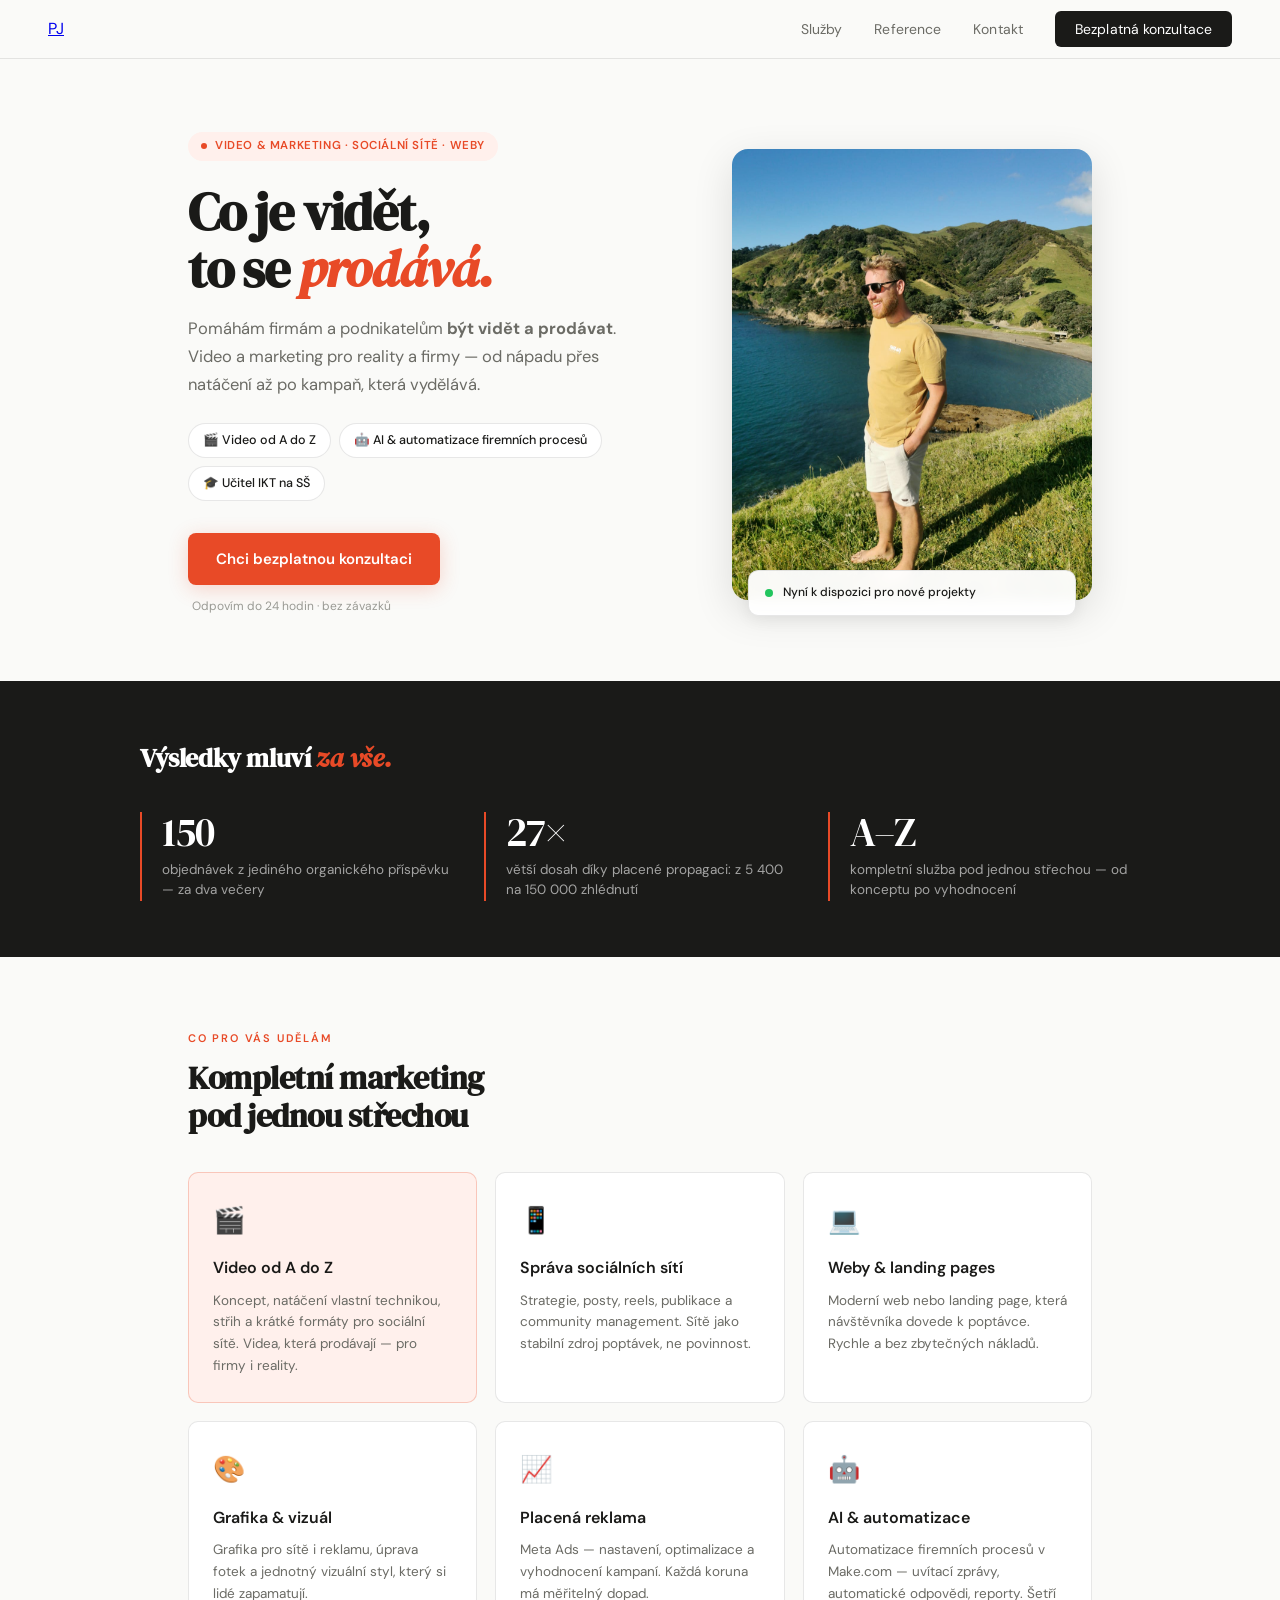
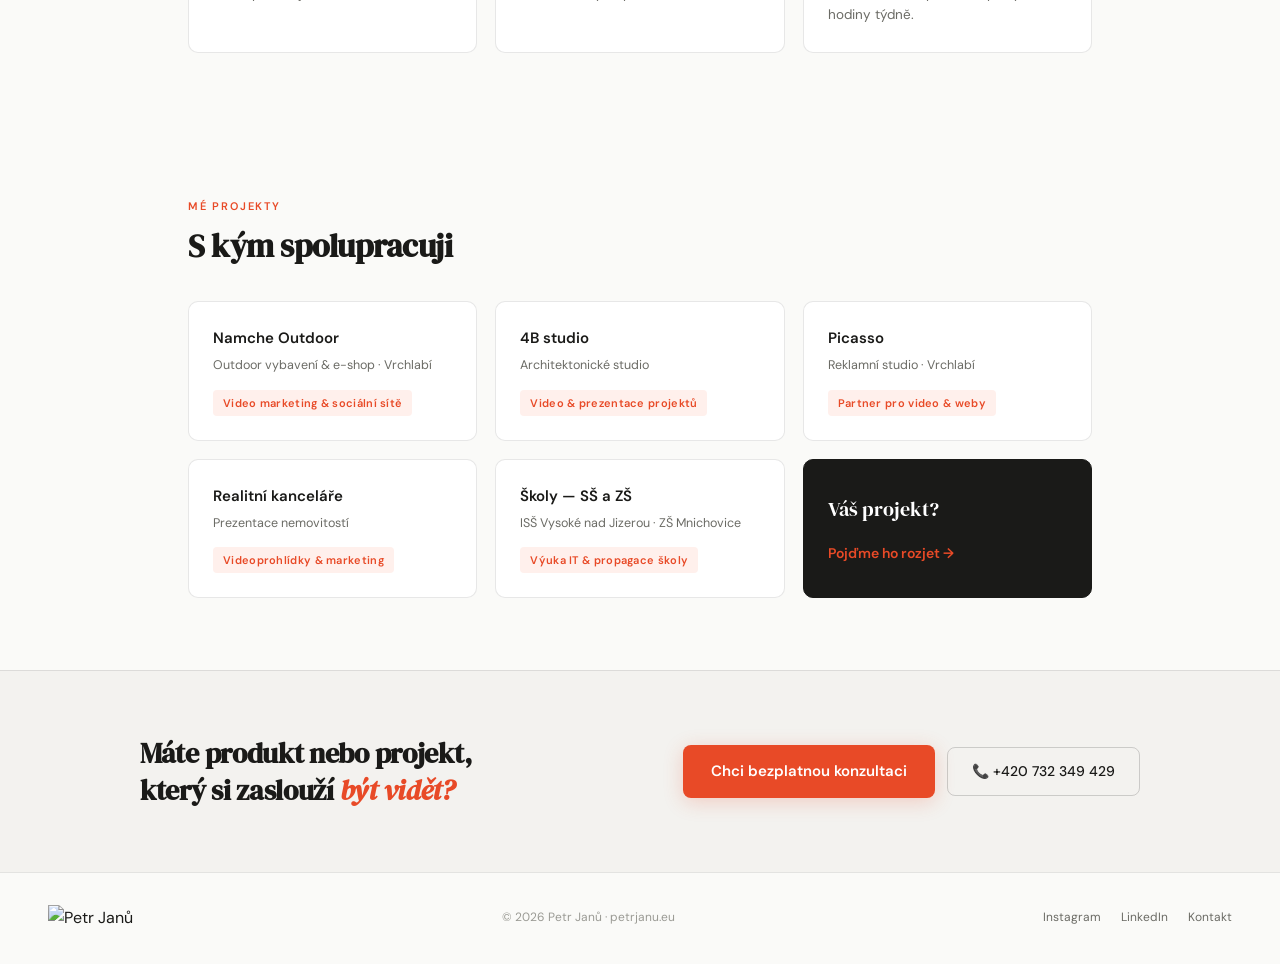
==== commit cb7a14c8: "Add files via upload" ====
--- a/index.html
+++ b/index.html
@@ -680,1951 +680,4 @@
   })();
 </script>
 </body>
-</html>    .hero-tag {
-      display: inline-flex;
-      align-items: center;
-      gap: 8px;
-      background: var(--accent-light);
-      color: var(--accent);
-      font-size: 11.5px;
-      font-weight: 600;
-      letter-spacing: 0.6px;
-      padding: 5px 13px;
-      border-radius: 20px;
-      margin-bottom: 22px;
-      text-transform: uppercase;
-    }
-
-    .hero-tag::before {
-      content: '';
-      width: 6px;
-      height: 6px;
-      background: var(--accent);
-      border-radius: 50%;
-      display: block;
-      animation: blink 1.8s ease-in-out infinite;
-    }
-
-    @keyframes blink {
-      0%,100%{opacity:1} 50%{opacity:.35}
-    }
-
-    h1 {
-      font-family: 'DM Serif Display', serif;
-      font-size: 52px;
-      line-height: 1.1;
-      letter-spacing: -1.2px;
-      color: var(--ink);
-      margin-bottom: 18px;
-    }
-
-    h1 em {
-      font-style: italic;
-      color: var(--accent);
-    }
-
-    .hero-perex {
-      font-size: 16.5px;
-      color: var(--muted);
-      line-height: 1.7;
-      margin-bottom: 24px;
-      max-width: 460px;
-    }
-
-    .hero-chips {
-      display: flex;
-      flex-wrap: wrap;
-      gap: 8px;
-      margin-bottom: 32px;
-    }
-
-    .hero-chip {
-      background: var(--card);
-      border: 1px solid var(--border);
-      border-radius: 20px;
-      padding: 6px 14px;
-      font-size: 12.5px;
-      color: var(--ink);
-      font-weight: 500;
-    }
-
-    .cta-group {
-      display: flex;
-      flex-direction: column;
-      gap: 12px;
-      align-items: flex-start;
-    }
-
-    .cta-sub {
-      font-size: 12px;
-      color: var(--light);
-      margin-left: 4px;
-    }
-
-    /* ---- HERO PHOTO ---- */
-    .hero-visual {
-      position: relative;
-      display: flex;
-      align-items: center;
-      justify-content: center;
-    }
-
-    .hero-photo-wrap {
-      border-radius: var(--radius-lg);
-      overflow: hidden;
-      width: 100%;
-      max-width: 400px;
-      aspect-ratio: 4/5;
-      position: relative;
-      box-shadow: 0 12px 40px rgba(0,0,0,0.12);
-    }
-
-    .hero-photo-wrap img {
-      width: 100%;
-      height: 100%;
-      object-fit: cover;
-      object-position: 65% center;
-      display: block;
-    }
-
-    .hero-badge {
-      position: absolute;
-      bottom: -16px;
-      left: 16px;
-      right: 16px;
-      background: rgba(255,255,255,0.96);
-      backdrop-filter: blur(6px);
-      border-radius: 10px;
-      padding: 12px 16px;
-      display: flex;
-      align-items: center;
-      gap: 10px;
-      border: 1px solid var(--border);
-      box-shadow: 0 4px 16px rgba(0,0,0,0.06);
-    }
-
-    .badge-dot {
-      width: 8px;
-      height: 8px;
-      background: #22c55e;
-      border-radius: 50%;
-      flex-shrink: 0;
-      animation: blink 2s ease-in-out infinite;
-    }
-
-    .badge-text {
-      font-size: 12px;
-      color: var(--ink);
-      font-weight: 500;
-    }
-
-    /* ---- NUMBERS STRIP ---- */
-    .numbers-section {
-      background: var(--ink);
-      padding: 56px 48px;
-    }
-
-    .numbers-inner {
-      max-width: 1000px;
-      margin: 0 auto;
-    }
-
-    .numbers-heading {
-      font-family: 'DM Serif Display', serif;
-      font-size: 26px;
-      color: #fff;
-      letter-spacing: -0.4px;
-      margin-bottom: 32px;
-    }
-
-    .numbers-heading em {
-      font-style: italic;
-      color: var(--accent);
-    }
-
-    .numbers-grid {
-      display: grid;
-      grid-template-columns: repeat(3, 1fr);
-      gap: 32px;
-    }
-
-    .number-item {
-      border-left: 2px solid var(--accent);
-      padding-left: 20px;
-    }
-
-    .number-value {
-      font-family: 'DM Serif Display', serif;
-      font-size: 40px;
-      color: #fff;
-      line-height: 1;
-      margin-bottom: 8px;
-      letter-spacing: -1px;
-    }
-
-    .number-label {
-      font-size: 13.5px;
-      color: rgba(255,255,255,0.6);
-      line-height: 1.5;
-    }
-
-    /* ---- SERVICES ---- */
-    .services-section {
-      max-width: 1000px;
-      margin: 0 auto;
-      padding: 72px 48px;
-    }
-
-    .services-section h2,
-    .ref-section h2 {
-      font-family: 'DM Serif Display', serif;
-      font-size: 32px;
-      color: var(--ink);
-      letter-spacing: -0.5px;
-      line-height: 1.2;
-      margin-bottom: 36px;
-    }
-
-    .services-grid {
-      display: grid;
-      grid-template-columns: repeat(3, 1fr);
-      gap: 18px;
-    }
-
-    .service-card {
-      background: var(--card);
-      border: 1px solid var(--border);
-      border-radius: var(--radius);
-      padding: 26px 24px;
-      transition: border-color .2s, transform .2s, box-shadow .2s;
-    }
-
-    .service-card:hover {
-      border-color: var(--accent);
-      transform: translateY(-3px);
-      box-shadow: 0 8px 24px rgba(232,74,39,0.08);
-    }
-
-    .service-icon {
-      font-size: 26px;
-      margin-bottom: 14px;
-      display: block;
-    }
-
-    .service-title {
-      font-size: 16px;
-      font-weight: 600;
-      color: var(--ink);
-      margin-bottom: 8px;
-    }
-
-    .service-desc {
-      font-size: 13.5px;
-      color: var(--muted);
-      line-height: 1.6;
-    }
-
-    .service-card.highlight {
-      background: var(--accent-light);
-      border-color: rgba(232,74,39,0.25);
-    }
-
-    /* ---- PORTFOLIO (aktivujeme po výběru videí) ---- */
-    .portfolio-section {
-      background: var(--bg2);
-      border-top: 1px solid var(--border);
-      border-bottom: 1px solid var(--border);
-      padding: 72px 48px;
-    }
-
-    .portfolio-inner {
-      max-width: 1000px;
-      margin: 0 auto;
-    }
-
-    .portfolio-inner h2 {
-      font-family: 'DM Serif Display', serif;
-      font-size: 32px;
-      color: var(--ink);
-      letter-spacing: -0.5px;
-      margin-bottom: 36px;
-    }
-
-    .portfolio-grid {
-      display: grid;
-      grid-template-columns: repeat(3, 1fr);
-      gap: 18px;
-    }
-
-    .portfolio-item {
-      border-radius: var(--radius);
-      overflow: hidden;
-      background: #000;
-      aspect-ratio: 9/16;
-      position: relative;
-    }
-
-    .portfolio-item video,
-    .portfolio-item iframe {
-      width: 100%;
-      height: 100%;
-      display: block;
-      border: 0;
-    }
-
-    /* ---- REFERENCES ---- */
-    .ref-section {
-      max-width: 1000px;
-      margin: 0 auto;
-      padding: 72px 48px;
-    }
-
-    .ref-grid {
-      display: grid;
-      grid-template-columns: repeat(3, 1fr);
-      gap: 18px;
-    }
-
-    .ref-card {
-      background: var(--card);
-      border: 1px solid var(--border);
-      border-radius: var(--radius);
-      padding: 24px;
-      transition: border-color .2s, transform .2s, box-shadow .2s;
-    }
-
-    .ref-card:hover {
-      border-color: var(--accent);
-      transform: translateY(-3px);
-      box-shadow: 0 8px 24px rgba(232,74,39,0.08);
-    }
-
-    .ref-name {
-      font-size: 15px;
-      font-weight: 600;
-      color: var(--ink);
-      margin-bottom: 4px;
-    }
-
-    .ref-type {
-      font-size: 12.5px;
-      color: var(--muted);
-    }
-
-    .ref-pill {
-      display: inline-block;
-      margin-top: 14px;
-      background: var(--accent-light);
-      color: var(--accent);
-      font-size: 11px;
-      font-weight: 600;
-      padding: 4px 10px;
-      border-radius: 4px;
-      letter-spacing: 0.3px;
-    }
-
-    .ref-card.cta-card {
-      background: var(--ink);
-      border-color: var(--ink);
-      display: flex;
-      flex-direction: column;
-      justify-content: center;
-      align-items: flex-start;
-      gap: 12px;
-    }
-
-    .ref-card.cta-card .ref-name {
-      color: #fff;
-      font-family: 'DM Serif Display', serif;
-      font-size: 20px;
-      font-weight: 400;
-    }
-
-    .ref-card.cta-card a {
-      color: var(--accent);
-      font-size: 14px;
-      font-weight: 600;
-      text-decoration: none;
-    }
-
-    /* ---- CTA BANNER ---- */
-    .cta-banner {
-      background: var(--bg2);
-      border-top: 1px solid var(--border);
-      padding: 64px 48px;
-    }
-
-    .cta-banner-inner {
-      max-width: 1000px;
-      margin: 0 auto;
-      display: flex;
-      align-items: center;
-      justify-content: space-between;
-      gap: 32px;
-      flex-wrap: wrap;
-    }
-
-    .cta-banner h2 {
-      font-family: 'DM Serif Display', serif;
-      font-size: 28px;
-      color: var(--ink);
-      letter-spacing: -0.3px;
-      max-width: 520px;
-      line-height: 1.3;
-    }
-
-    .cta-banner h2 em {
-      font-style: italic;
-      color: var(--accent);
-    }
-
-    /* ---- RESPONSIVE ---- */
-    @media (max-width: 768px) {
-      .hero {
-        grid-template-columns: 1fr;
-        padding: 40px 20px 40px;
-        gap: 40px;
-      }
-
-      h1 { font-size: 38px; }
-
-      .hero-photo-wrap { max-width: 320px; margin: 0 auto; }
-
-      .numbers-section { padding: 40px 20px; }
-      .numbers-grid { grid-template-columns: 1fr; gap: 24px; }
-
-      .services-section { padding: 48px 20px; }
-      .services-grid { grid-template-columns: 1fr; }
-
-      .portfolio-section { padding: 48px 20px; }
-      .portfolio-grid { grid-template-columns: 1fr; }
-
-      .ref-section { padding: 48px 20px; }
-      .ref-grid { grid-template-columns: 1fr; }
-
-      .cta-banner { padding: 48px 20px; }
-      .cta-banner-inner { flex-direction: column; align-items: flex-start; }
-    }
-  </style>
-</head>
-<body>
-
-<!-- NAV -->
-<nav>
-  <a href="index.html" class="nav-logo">
-    <img src="Logo-pj.png" alt="Petr Janů" onerror="this.style.display='none'; this.nextElementSibling.style.display='flex'">
-    <span class="nav-logo-text" style="display:none;">PJ</span>
-  </a>
-  <button class="hamburger" onclick="toggleMenu()" aria-label="Menu">
-    <span></span><span></span><span></span>
-  </button>
-  <ul class="nav-links" id="navLinks">
-    <li><a href="#sluzby">Služby</a></li>
-    <!-- TODO zítra: až vybereme videa, odkomentovat -->
-    <!-- <li><a href="#ukazky">Ukázky práce</a></li> -->
-    <li><a href="#reference">Reference</a></li>
-    <li><a href="kontakt.html">Kontakt</a></li>
-    <li><a href="kontakt.html" class="nav-cta">Bezplatná konzultace</a></li>
-  </ul>
-</nav>
-
-<!-- HERO -->
-<section class="hero">
-  <div class="hero-left">
-    <div class="hero-tag">Video & marketing · Sociální sítě · Weby</div>
-    <h1>Co je vidět,<br>to se <em>prodává.</em></h1>
-    <p class="hero-perex">
-      Pomáhám firmám a podnikatelům <strong>být vidět a prodávat</strong>. Video a marketing pro reality a firmy — od nápadu přes natáčení až po kampaň, která vydělává.
-    </p>
-    <div class="hero-chips">
-      <span class="hero-chip">🎬 Video od A do Z</span>
-      <span class="hero-chip">🤖 AI & automatizace firemních procesů</span>
-      <span class="hero-chip">🎓 Učitel IKT na SŠ</span>
-    </div>
-    <div class="cta-group">
-      <a class="btn-primary" href="kontakt.html">
-        Chci bezplatnou konzultaci
-      </a>
-      <span class="cta-sub">Odpovím do 24 hodin · bez závazků</span>
-    </div>
-  </div>
-
-  <div class="hero-visual">
-    <div class="hero-photo-wrap">
-      <img src="foto-hero.jpg" alt="Petr Janů — video marketing specialista">
-    </div>
-    <div class="hero-badge">
-      <div class="badge-dot"></div>
-      <div class="badge-text">Nyní k dispozici pro nové projekty</div>
-    </div>
-  </div>
-</section>
-
-<!-- NUMBERS -->
-<section class="numbers-section">
-  <div class="numbers-inner">
-    <h2 class="numbers-heading">Výsledky mluví <em>za vše.</em></h2>
-    <div class="numbers-grid">
-      <div class="number-item">
-        <div class="number-value">150</div>
-        <div class="number-label">objednávek z jediného organického příspěvku — za dva večery</div>
-      </div>
-      <div class="number-item">
-        <div class="number-value">27×</div>
-        <div class="number-label">větší dosah díky placené propagaci: z 5 400 na 150 000 zhlédnutí</div>
-      </div>
-      <div class="number-item">
-        <div class="number-value">A–Z</div>
-        <div class="number-label">kompletní služba pod jednou střechou — od konceptu po vyhodnocení</div>
-      </div>
-    </div>
-  </div>
-</section>
-
-<!-- SERVICES -->
-<section class="services-section" id="sluzby">
-  <span class="section-label">Co pro vás udělám</span>
-  <h2>Kompletní marketing<br>pod jednou střechou</h2>
-
-  <div class="services-grid">
-    <div class="service-card highlight">
-      <span class="service-icon">🎬</span>
-      <div class="service-title">Video od A do Z</div>
-      <div class="service-desc">Koncept, natáčení vlastní technikou, střih a krátké formáty pro sociální sítě. Videa, která prodávají — pro firmy i reality.</div>
-    </div>
-    <div class="service-card">
-      <span class="service-icon">📱</span>
-      <div class="service-title">Správa sociálních sítí</div>
-      <div class="service-desc">Strategie, posty, reels, publikace a community management. Sítě jako stabilní zdroj poptávek, ne povinnost.</div>
-    </div>
-    <div class="service-card">
-      <span class="service-icon">💻</span>
-      <div class="service-title">Weby & landing pages</div>
-      <div class="service-desc">Moderní web nebo landing page, která návštěvníka dovede k poptávce. Rychle a bez zbytečných nákladů.</div>
-    </div>
-    <div class="service-card">
-      <span class="service-icon">🎨</span>
-      <div class="service-title">Grafika & vizuál</div>
-      <div class="service-desc">Grafika pro sítě i reklamu, úprava fotek a jednotný vizuální styl, který si lidé zapamatují.</div>
-    </div>
-    <div class="service-card">
-      <span class="service-icon">📈</span>
-      <div class="service-title">Placená reklama</div>
-      <div class="service-desc">Meta Ads — nastavení, optimalizace a vyhodnocení kampaní. Každá koruna má měřitelný dopad.</div>
-    </div>
-    <div class="service-card">
-      <span class="service-icon">🤖</span>
-      <div class="service-title">AI & automatizace</div>
-      <div class="service-desc">Automatizace firemních procesů v Make.com — uvítací zprávy, automatické odpovědi, reporty. Šetří hodiny týdně.</div>
-    </div>
-  </div>
-</section>
-
-<!-- PORTFOLIO — TODO zítra: doplnit vybraná videa a odkomentovat
-<section class="portfolio-section" id="ukazky">
-  <div class="portfolio-inner">
-    <span class="section-label">Ukázky práce</span>
-    <h2>Podívejte se, co točím</h2>
-    <div class="portfolio-grid">
-      <div class="portfolio-item">
-        <iframe src="https://www.youtube.com/embed/VIDEO_ID_1" title="Ukázka 1" allowfullscreen></iframe>
-      </div>
-      <div class="portfolio-item">
-        <iframe src="https://www.youtube.com/embed/VIDEO_ID_2" title="Ukázka 2" allowfullscreen></iframe>
-      </div>
-      <div class="portfolio-item">
-        <iframe src="https://www.youtube.com/embed/VIDEO_ID_3" title="Ukázka 3" allowfullscreen></iframe>
-      </div>
-    </div>
-  </div>
-</section>
--->
-
-<!-- REFERENCES -->
-<section class="ref-section" id="reference">
-  <span class="section-label">Mé projekty</span>
-  <h2>S kým spolupracuji</h2>
-
-  <div class="ref-grid">
-    <div class="ref-card">
-      <div class="ref-name">Namche Outdoor</div>
-      <div class="ref-type">Outdoor vybavení &amp; e-shop · Vrchlabí</div>
-      <span class="ref-pill">Video marketing & sociální sítě</span>
-    </div>
-    <div class="ref-card">
-      <div class="ref-name">4B studio</div>
-      <div class="ref-type">Architektonické studio</div>
-      <span class="ref-pill">Video & prezentace projektů</span>
-    </div>
-    <div class="ref-card">
-      <div class="ref-name">Picasso</div>
-      <div class="ref-type">Reklamní studio · Vrchlabí</div>
-      <span class="ref-pill">Partner pro video & weby</span>
-    </div>
-    <div class="ref-card">
-      <div class="ref-name">Realitní kanceláře</div>
-      <div class="ref-type">Prezentace nemovitostí</div>
-      <span class="ref-pill">Videoprohlídky & marketing</span>
-    </div>
-    <div class="ref-card">
-      <div class="ref-name">Školy — SŠ a ZŠ</div>
-      <div class="ref-type">ISŠ Vysoké nad Jizerou · ZŠ Mnichovice</div>
-      <span class="ref-pill">Výuka IT & propagace školy</span>
-    </div>
-    <div class="ref-card cta-card">
-      <div class="ref-name">Váš projekt?</div>
-      <a href="kontakt.html">Pojďme ho rozjet →</a>
-    </div>
-  </div>
-</section>
-
-<!-- CTA BANNER -->
-<section class="cta-banner">
-  <div class="cta-banner-inner">
-    <h2>Máte produkt nebo projekt,<br>který si zaslouží <em>být vidět?</em></h2>
-    <div style="display:flex; gap:12px; flex-wrap:wrap; align-items:center;">
-      <a href="kontakt.html" class="btn-primary">Chci bezplatnou konzultaci</a>
-      <a href="tel:+420732349429" class="btn-outline">📞 +420 732 349 429</a>
-    </div>
-  </div>
-</section>
-
-<!-- FOOTER -->
-<footer>
-  <div class="footer-logo">
-    <img src="Logo-pj.png" alt="Petr Janů">
-  </div>
-  <p>© 2026 Petr Janů · petrjanu.eu</p>
-  <div style="display:flex; gap:20px;">
-    <!-- TODO: doplnit IG handle -->
-    <a href="https://www.instagram.com/" target="_blank" rel="noopener">Instagram</a>
-    <a href="https://www.linkedin.com/in/petr-janů-ba1a406b" target="_blank" rel="noopener">LinkedIn</a>
-    <a href="kontakt.html">Kontakt</a>
-  </div>
-</footer>
-
-<script>
-  function toggleMenu() {
-    document.getElementById('navLinks').classList.toggle('open');
-  }
-
-  // GitHub Pages URL redirect fix
-  (function() {
-    var redirect = sessionStorage.getItem('redirect');
-    if (redirect && redirect !== '/') {
-      sessionStorage.removeItem('redirect');
-      var map = {
-        '/kontakt': 'kontakt.html',
-        '/kontakt.html': 'kontakt.html',
-        '/digitalni-ucitel': 'digitalni-ucitel.html',
-        '/digitalni-ucitel.html': 'digitalni-ucitel.html',
-      };
-      var target = map[redirect] || map[redirect.replace(/\/$/, '')];
-      if (target) window.location.replace('/' + target);
-    }
-  })();
-</script>
-</body>
-</html>      border-radius: 50%;
-      background: radial-gradient(circle, rgba(232,74,39,0.1) 0%, transparent 70%);
-      pointer-events: none;
-    }
-
-    .dk-hero-inner {
-      max-width: 1000px;
-      margin: 0 auto;
-      display: grid;
-      grid-template-columns: 1fr auto;
-      gap: 48px;
-      align-items: center;
-    }
-
-    .dk-hero h1 {
-      font-family: 'DM Serif Display', serif;
-      font-size: 46px;
-      color: #fff;
-      line-height: 1.1;
-      letter-spacing: -1px;
-      margin-bottom: 16px;
-    }
-
-    .dk-hero h1 em {
-      font-style: italic;
-      color: var(--accent);
-    }
-
-    .dk-hero p {
-      font-size: 16px;
-      color: rgba(255,255,255,0.65);
-      line-height: 1.7;
-      max-width: 520px;
-      margin-bottom: 28px;
-    }
-
-    .dk-price-tag {
-      display: inline-flex;
-      align-items: center;
-      gap: 8px;
-      background: rgba(232,74,39,0.15);
-      border: 1px solid rgba(232,74,39,0.3);
-      color: var(--accent);
-      font-size: 13px;
-      font-weight: 600;
-      padding: 6px 14px;
-      border-radius: 6px;
-      margin-bottom: 24px;
-    }
-
-    .dk-hero-icon {
-      font-size: 120px;
-      opacity: 0.15;
-      line-height: 1;
-    }
-
-    /* ---- FOR WHOM ---- */
-    .for-whom {
-      background: var(--bg2);
-      border-bottom: 1px solid var(--border);
-      padding: 32px 48px;
-    }
-
-    .for-whom-inner {
-      max-width: 1000px;
-      margin: 0 auto;
-      display: flex;
-      align-items: center;
-      gap: 16px;
-      flex-wrap: wrap;
-    }
-
-    .for-whom span {
-      font-size: 13.5px;
-      color: var(--muted);
-      font-weight: 500;
-    }
-
-    .for-pill {
-      background: var(--card);
-      border: 1px solid var(--border);
-      border-radius: 20px;
-      padding: 6px 14px;
-      font-size: 13px;
-      color: var(--ink);
-      font-weight: 500;
-    }
-
-    /* ---- MODULES ---- */
-    .modules-section {
-      max-width: 1000px;
-      margin: 0 auto;
-      padding: 72px 48px;
-    }
-
-    .modules-section > .section-label { margin-bottom: 8px; }
-
-    .modules-section > h2 {
-      font-family: 'DM Serif Display', serif;
-      font-size: 32px;
-      color: var(--ink);
-      letter-spacing: -0.5px;
-      margin-bottom: 40px;
-    }
-
-    .module-card {
-      border: 1px solid var(--border);
-      border-radius: var(--radius-lg);
-      overflow: hidden;
-      margin-bottom: 20px;
-      background: var(--card);
-    }
-
-    .module-header {
-      display: flex;
-      align-items: center;
-      gap: 16px;
-      padding: 24px 28px;
-      background: var(--card);
-      cursor: pointer;
-    }
-
-    .module-letter {
-      width: 44px;
-      height: 44px;
-      border-radius: 10px;
-      display: flex;
-      align-items: center;
-      justify-content: center;
-      font-family: 'DM Serif Display', serif;
-      font-size: 20px;
-      font-weight: 400;
-      flex-shrink: 0;
-    }
-
-    .mod-a .module-letter { background: rgba(232,74,39,0.1); color: var(--accent); }
-    .mod-b .module-letter { background: rgba(26,26,24,0.08); color: var(--ink); }
-    .mod-c .module-letter { background: rgba(232,74,39,0.06); color: var(--accent); }
-
-    .module-meta { flex: 1; }
-
-    .module-title {
-      font-size: 16px;
-      font-weight: 600;
-      color: var(--ink);
-      margin-bottom: 3px;
-    }
-
-    .module-sub {
-      font-size: 13px;
-      color: var(--muted);
-    }
-
-    .module-toggle {
-      font-size: 20px;
-      color: var(--light);
-      transition: transform .3s;
-      user-select: none;
-    }
-
-    .module-body {
-      padding: 0 28px 24px;
-      border-top: 1px solid var(--border);
-    }
-
-    .module-body ul {
-      list-style: none;
-      margin: 20px 0 16px;
-      display: grid;
-      grid-template-columns: 1fr 1fr;
-      gap: 10px;
-    }
-
-    .module-body ul li {
-      display: flex;
-      align-items: flex-start;
-      gap: 8px;
-      font-size: 14px;
-      color: var(--muted);
-      line-height: 1.5;
-    }
-
-    .module-body ul li::before {
-      content: '→';
-      color: var(--accent);
-      font-weight: 600;
-      flex-shrink: 0;
-      margin-top: 1px;
-    }
-
-    .module-goal {
-      background: var(--bg2);
-      border-radius: 8px;
-      padding: 14px 16px;
-      font-size: 13.5px;
-      color: var(--ink);
-      font-weight: 500;
-      border-left: 3px solid var(--accent);
-    }
-
-    .module-goal span {
-      color: var(--muted);
-      font-weight: 400;
-    }
-
-    /* ---- RESULTS ---- */
-    .results-section {
-      background: var(--bg2);
-      border-top: 1px solid var(--border);
-      border-bottom: 1px solid var(--border);
-      padding: 64px 48px;
-    }
-
-    .results-inner {
-      max-width: 1000px;
-      margin: 0 auto;
-    }
-
-    .results-inner h2 {
-      font-family: 'DM Serif Display', serif;
-      font-size: 28px;
-      color: var(--ink);
-      letter-spacing: -0.3px;
-      margin-bottom: 28px;
-    }
-
-    .results-grid {
-      display: grid;
-      grid-template-columns: repeat(2, 1fr);
-      gap: 14px;
-      margin-bottom: 28px;
-    }
-
-    .result-item {
-      display: flex;
-      align-items: flex-start;
-      gap: 10px;
-      font-size: 14.5px;
-      color: var(--ink);
-      line-height: 1.5;
-    }
-
-    .result-check {
-      width: 20px;
-      height: 20px;
-      background: var(--accent);
-      border-radius: 50%;
-      display: flex;
-      align-items: center;
-      justify-content: center;
-      flex-shrink: 0;
-      margin-top: 1px;
-    }
-
-    .result-check::after {
-      content: '✓';
-      color: #fff;
-      font-size: 11px;
-      font-weight: 700;
-    }
-
-    /* ---- PRICING ---- */
-    .pricing-section {
-      background: var(--ink);
-      padding: 72px 48px;
-    }
-
-    .pricing-inner {
-      max-width: 1000px;
-      margin: 0 auto;
-    }
-
-    .pricing-inner > .section-label { color: var(--accent); }
-
-    .pricing-inner h2 {
-      font-family: 'DM Serif Display', serif;
-      font-size: 32px;
-      color: #fff;
-      letter-spacing: -0.5px;
-      margin-bottom: 36px;
-    }
-
-    .pricing-grid {
-      display: grid;
-      grid-template-columns: repeat(3, 1fr);
-      gap: 18px;
-      margin-bottom: 36px;
-    }
-
-    .price-card {
-      background: rgba(255,255,255,0.06);
-      border: 1px solid rgba(255,255,255,0.12);
-      border-radius: var(--radius-lg);
-      padding: 28px 24px;
-      transition: border-color .2s, transform .2s;
-    }
-
-    .price-card:hover {
-      border-color: rgba(232,74,39,0.4);
-      transform: translateY(-3px);
-    }
-
-    .price-card.featured {
-      background: rgba(232,74,39,0.1);
-      border-color: rgba(232,74,39,0.4);
-    }
-
-    .price-badge {
-      display: inline-block;
-      background: var(--accent);
-      color: #fff;
-      font-size: 10px;
-      font-weight: 700;
-      letter-spacing: 0.8px;
-      text-transform: uppercase;
-      padding: 3px 8px;
-      border-radius: 3px;
-      margin-bottom: 14px;
-    }
-
-    .price-tier {
-      font-size: 13px;
-      font-weight: 700;
-      letter-spacing: 1.5px;
-      text-transform: uppercase;
-      color: rgba(255,255,255,0.5);
-      margin-bottom: 6px;
-    }
-
-    .price-amount {
-      font-family: 'DM Serif Display', serif;
-      font-size: 38px;
-      color: #fff;
-      letter-spacing: -1px;
-      margin-bottom: 4px;
-      line-height: 1;
-    }
-
-    .price-currency {
-      font-size: 16px;
-      color: rgba(255,255,255,0.5);
-    }
-
-    .price-note {
-      font-size: 12px;
-      color: rgba(255,255,255,0.35);
-      margin-bottom: 4px;
-    }
-
-    .price-divider {
-      height: 1px;
-      background: rgba(255,255,255,0.1);
-      margin: 20px 0;
-    }
-
-    .price-features {
-      list-style: none;
-      display: flex;
-      flex-direction: column;
-      gap: 10px;
-    }
-
-    .price-features li {
-      font-size: 13.5px;
-      color: rgba(255,255,255,0.7);
-      display: flex;
-      align-items: flex-start;
-      gap: 8px;
-      line-height: 1.4;
-    }
-
-    .price-features li::before {
-      content: '✓';
-      color: var(--accent);
-      font-weight: 700;
-      flex-shrink: 0;
-    }
-
-    .pricing-cta {
-      text-align: center;
-    }
-
-    .pricing-cta p {
-      color: rgba(255,255,255,0.5);
-      font-size: 13px;
-      margin-top: 12px;
-    }
-
-    /* ---- RESPONSIVE ---- */
-    @media (max-width: 768px) {
-      .dk-hero { padding: 48px 20px; }
-      .dk-hero-inner { grid-template-columns: 1fr; }
-      .dk-hero h1 { font-size: 32px; }
-      .dk-hero-icon { display: none; }
-      .for-whom { padding: 24px 20px; }
-      .modules-section { padding: 48px 20px; }
-      .module-body ul { grid-template-columns: 1fr; }
-      .results-section { padding: 48px 20px; }
-      .results-grid { grid-template-columns: 1fr; }
-      .pricing-section { padding: 48px 20px; }
-      .pricing-grid { grid-template-columns: 1fr; }
-    }
-  </style>
-</head>
-<body>
-
-<!-- NAV -->
-<nav>
-  <a href="index.html" class="nav-logo">
-    <img src="Logo-pj.png" alt="Petr Janů" onerror="this.style.display='none'; this.nextElementSibling.style.display='flex'">
-    <span class="nav-logo-text" style="display:none;">PJ</span>
-  </a>
-  <button class="hamburger" onclick="toggleMenu()" aria-label="Menu">
-    <span></span><span></span><span></span>
-  </button>
-  <ul class="nav-links" id="navLinks">
-    <li><a href="digitalni-ucitel.html">Digitální učitel 2026</a></li>
-    <li><a href="digitalni-kancelar.html" class="active">Digitální kancelář</a></li>
-    <li><a href="tvorba-webu.html">Tvorba webů</a></li>
-    <li><a href="kontakt.html">Kontakt</a></li>
-    <li><a href="kontakt.html" class="nav-cta">Chci nabídku</a></li>
-  </ul>
-</nav>
-
-<!-- HERO -->
-<section class="dk-hero">
-  <div class="dk-hero-inner">
-    <div>
-      <div class="dk-price-tag">💼 Na míru · Cena po konzultaci</div>
-      <h1>Digitální kancelář<br><em>s umělou inteligencí</em></h1>
-      <p>Systém pro firmy, které chtějí ovládnout Office 365, Copilot a AI nástroje — a přestat ztrácet čas neefektivními procesy.</p>
-      <a href="kontakt.html" class="btn-primary">Chci nabídku pro firmu</a>
-    </div>
-    <div class="dk-hero-icon">💼</div>
-  </div>
-</section>
-
-<!-- FOR WHOM -->
-<div class="for-whom">
-  <div class="for-whom-inner">
-    <span>Pro koho:</span>
-    <span class="for-pill">🏢 Malé a střední firmy</span>
-    <span class="for-pill">👔 Manažeři a majitelé</span>
-    <span class="for-pill">🗂️ Office manažeři</span>
-  </div>
-</div>
-
-<!-- MODULES -->
-<section class="modules-section">
-  <span class="section-label">Obsah programu</span>
-  <h2>3 moduly, které firmu<br>posunou vpřed</h2>
-
-  <!-- Modul A -->
-  <div class="module-card mod-a">
-    <div class="module-header" onclick="toggleModule('modA', this)">
-      <div class="module-letter">A</div>
-      <div class="module-meta">
-        <div class="module-title">Modul A — Digitální workflow firmy</div>
-        <div class="module-sub">Office 365, Teams, OneDrive, efektivita</div>
-      </div>
-      <div class="module-toggle" id="toggleModA">↓</div>
-    </div>
-    <div class="module-body" id="modA">
-      <ul>
-        <li>Používat Teams pro komunikaci a porady</li>
-        <li>Sdílet a archivovat dokumenty v OneDrive</li>
-        <li>Efektivně pracovat ve Wordu, Excelu, PowerPointu</li>
-        <li>Digitální organizace úkolů a projektů</li>
-        <li>Automatizace opakujících se činností</li>
-        <li>Bezpečná práce s firemními daty</li>
-      </ul>
-      <div class="module-goal">
-        🎯 Cíl: <span>Firma má jednotný digitální systém, který šetří čas a snižuje chaos v komunikaci.</span>
-      </div>
-    </div>
-  </div>
-
-  <!-- Modul B -->
-  <div class="module-card mod-b">
-    <div class="module-header" onclick="toggleModule('modB', this)">
-      <div class="module-letter">B</div>
-      <div class="module-meta">
-        <div class="module-title">Modul B — Copilot a AI v praxi</div>
-        <div class="module-sub">Microsoft Copilot, ChatGPT, AI nástroje pro firmy</div>
-      </div>
-      <div class="module-toggle" id="toggleModB">↓</div>
-    </div>
-    <div class="module-body" id="modB">
-      <ul>
-        <li>Copilot v Outlooku, Teams a Word</li>
-        <li>Tvorba dokumentů a e-mailů pomocí AI</li>
-        <li>Analýza dat v Excelu s Copilotem</li>
-        <li>ChatGPT pro firemní komunikaci a obsah</li>
-        <li>AI pro tvorbu prezentací a reportů</li>
-        <li>Bezpečné používání AI ve firmě</li>
-      </ul>
-      <div class="module-goal">
-        🎯 Cíl: <span>Zaměstnanci umí používat AI nástroje a šetří hodiny práce každý týden.</span>
-      </div>
-    </div>
-  </div>
-
-  <!-- Modul C -->
-  <div class="module-card mod-c">
-    <div class="module-header" onclick="toggleModule('modC', this)">
-      <div class="module-letter">C</div>
-      <div class="module-meta">
-        <div class="module-title">Modul C — Digitální prezentace firmy</div>
-        <div class="module-sub">Web, sociální sítě, digitální marketing</div>
-      </div>
-      <div class="module-toggle" id="toggleModC">↓</div>
-    </div>
-    <div class="module-body" id="modC">
-      <ul>
-        <li>Jak má vypadat moderní web firmy</li>
-        <li>Základy digitálního marketingu</li>
-        <li>Sociální sítě pro B2B i B2C</li>
-        <li>Krátká videa a obsah pro zákazníky</li>
-        <li>Google profil a online reputace</li>
-        <li>Měření výsledků a analytika</li>
-      </ul>
-      <div class="module-goal">
-        🎯 Cíl: <span>Firma působí online profesionálně a ví jak oslovit nové zákazníky digitálně.</span>
-      </div>
-    </div>
-  </div>
-</section>
-
-<!-- RESULTS -->
-<section class="results-section">
-  <div class="results-inner">
-    <span class="section-label">Výsledky</span>
-    <h2>📈 Co firma získá</h2>
-    <div class="results-grid">
-      <div class="result-item"><div class="result-check"></div>Zaměstnanci pracují s digitálními nástroji bez obav</div>
-      <div class="result-item"><div class="result-check"></div>Firma šetří hodiny práce týdně díky AI</div>
-      <div class="result-item"><div class="result-check"></div>Lepší interní komunikace přes Teams</div>
-      <div class="result-item"><div class="result-check"></div>Dokumenty a data vždy dostupné a bezpečné</div>
-      <div class="result-item"><div class="result-check"></div>Firma působí online moderně a profesionálně</div>
-      <div class="result-item"><div class="result-check"></div>Majitel řeší méně problémů s IT a komunikací</div>
-    </div>
-  </div>
-</section>
-
-<!-- PRICING -->
-<section class="pricing-section">
-  <div class="pricing-inner">
-    <span class="section-label">Cenové balíčky</span>
-    <h2>Vyberte balíček<br>pro vaši firmu</h2>
-    <div class="pricing-grid">
-
-      <div class="price-card">
-        <div class="price-tier">Basic</div>
-        <div class="price-amount">Na dotaz</div>
-        <div class="price-note">Cena závisí na velikosti firmy</div>
-        <div class="price-divider"></div>
-        <ul class="price-features">
-          <li>Modul A</li>
-          <li>4h workshop</li>
-          <li>Základní šablony a materiály</li>
-        </ul>
-      </div>
-
-      <div class="price-card featured">
-        <div class="price-badge">Nejoblíbenější</div>
-        <div class="price-tier">Standard</div>
-        <div class="price-amount">Na dotaz</div>
-        <div class="price-note">Cena závisí na velikosti firmy</div>
-        <div class="price-divider"></div>
-        <ul class="price-features">
-          <li>Modul A + B</li>
-          <li>6h workshop</li>
-          <li>AI šablony, manuály a checklisty</li>
-        </ul>
-      </div>
-
-      <div class="price-card">
-        <div class="price-tier">Premium</div>
-        <div class="price-amount">Na dotaz</div>
-        <div class="price-note">Cena závisí na velikosti firmy</div>
-        <div class="price-divider"></div>
-        <ul class="price-features">
-          <li>Modul A + B + C</li>
-          <li>8h workshop</li>
-          <li>Kompletní materiály</li>
-          <li>Konzultace po 30 dnech</li>
-        </ul>
-      </div>
-
-    </div>
-    <div class="pricing-cta">
-      <a href="kontakt.html" class="btn-primary" style="margin: 0 auto;">Chci nabídku pro firmu →</a>
-      <p>Ceny jsou bez DPH · Program přizpůsobím potřebám vaší firmy</p>
-    </div>
-  </div>
-</section>
-
-<!-- FOOTER -->
-<footer>
-  <div class="footer-logo">
-    <img src="Logo-pj.png" alt="Petr Janů" onerror="this.style.display='none'">
-  </div>
-  <p>© 2026 Petr Janů · petrjanu.eu</p>
-  <div style="display:flex; gap:20px; flex-wrap:wrap;">
-    <a href="digitalni-ucitel.html">Digitální učitel 2026</a>
-    <a href="digitalni-kancelar.html">Digitální kancelář</a>
-    <a href="kontakt.html">Kontakt</a>
-  </div>
-</footer>
-
-<script>
-  function toggleMenu() {
-    document.getElementById('navLinks').classList.toggle('open');
-  }
-
-  function toggleModule(id, header) {
-    const body = document.getElementById(id);
-    const toggleId = 'toggle' + id.charAt(0).toUpperCase() + id.slice(1);
-    const toggle = document.getElementById(toggleId);
-    const isOpen = body.style.display !== 'none' && body.style.display !== '';
-    if (isOpen) {
-      body.style.display = 'none';
-      toggle.textContent = '↓';
-    } else {
-      body.style.display = 'block';
-      toggle.textContent = '↑';
-    }
-  }
-
-  document.querySelectorAll('.module-body').forEach(b => b.style.display = 'block');
-</script>
-</body>
 </html>
-
-  <meta name="viewport" content="width=device-width, initial-scale=1.0">
-  <meta name="description" content="Petr Janů — Co je vidět, to se prodává. Video a marketing pro reality a firmy. Weby, sociální sítě, AI automatizace.">
-  <title>Petr Janů — Video a marketing pro reality a firmy</title>
-
-  <!-- Open Graph — náhled při sdílení odkazu -->
-  <meta property="og:title" content="Petr Janů — Co je vidět, to se prodává.">
-  <meta property="og:description" content="Video a marketing pro reality a firmy. Weby, sociální sítě, AI automatizace.">
-  <meta property="og:image" content="https://petrjanu.eu/og-banner.jpg">
-  <meta property="og:url" content="https://petrjanu.eu">
-  <meta property="og:type" content="website">
-  <link rel="stylesheet" href="style.css">
-  <style>
-    /* ---- HERO ---- */
-    .hero {
-      max-width: 1000px;
-      margin: 0 auto;
-      padding: 72px 48px 64px;
-      display: grid;
-      grid-template-columns: 1.15fr 0.85fr;
-      gap: 56px;
-      align-items: center;
-    }
-
-    .hero-tag {
-      display: inline-flex;
-      align-items: center;
-      gap: 8px;
-      background: var(--accent-light);
-      color: var(--accent);
-      font-size: 11.5px;
-      font-weight: 600;
-      letter-spacing: 0.6px;
-      padding: 5px 13px;
-      border-radius: 20px;
-      margin-bottom: 22px;
-      text-transform: uppercase;
-    }
-
-    .hero-tag::before {
-      content: '';
-      width: 6px;
-      height: 6px;
-      background: var(--accent);
-      border-radius: 50%;
-      display: block;
-      animation: blink 1.8s ease-in-out infinite;
-    }
-
-    @keyframes blink {
-      0%,100%{opacity:1} 50%{opacity:.35}
-    }
-
-    h1 {
-      font-family: 'DM Serif Display', serif;
-      font-size: 52px;
-      line-height: 1.1;
-      letter-spacing: -1.2px;
-      color: var(--ink);
-      margin-bottom: 18px;
-    }
-
-    h1 em {
-      font-style: italic;
-      color: var(--accent);
-    }
-
-    .hero-perex {
-      font-size: 16.5px;
-      color: var(--muted);
-      line-height: 1.7;
-      margin-bottom: 24px;
-      max-width: 460px;
-    }
-
-    .hero-chips {
-      display: flex;
-      flex-wrap: wrap;
-      gap: 8px;
-      margin-bottom: 32px;
-    }
-
-    .hero-chip {
-      background: var(--card);
-      border: 1px solid var(--border);
-      border-radius: 20px;
-      padding: 6px 14px;
-      font-size: 12.5px;
-      color: var(--ink);
-      font-weight: 500;
-    }
-
-    .cta-group {
-      display: flex;
-      flex-direction: column;
-      gap: 12px;
-      align-items: flex-start;
-    }
-
-    .cta-sub {
-      font-size: 12px;
-      color: var(--light);
-      margin-left: 4px;
-    }
-
-    /* ---- HERO PHOTO ---- */
-    .hero-visual {
-      position: relative;
-      display: flex;
-      align-items: center;
-      justify-content: center;
-    }
-
-    .hero-photo-wrap {
-      border-radius: var(--radius-lg);
-      overflow: hidden;
-      width: 100%;
-      max-width: 400px;
-      aspect-ratio: 4/5;
-      position: relative;
-      box-shadow: 0 12px 40px rgba(0,0,0,0.12);
-    }
-
-    .hero-photo-wrap img {
-      width: 100%;
-      height: 100%;
-      object-fit: cover;
-      object-position: 65% center;
-      display: block;
-    }
-
-    .hero-badge {
-      position: absolute;
-      bottom: -16px;
-      left: 16px;
-      right: 16px;
-      background: rgba(255,255,255,0.96);
-      backdrop-filter: blur(6px);
-      border-radius: 10px;
-      padding: 12px 16px;
-      display: flex;
-      align-items: center;
-      gap: 10px;
-      border: 1px solid var(--border);
-      box-shadow: 0 4px 16px rgba(0,0,0,0.06);
-    }
-
-    .badge-dot {
-      width: 8px;
-      height: 8px;
-      background: #22c55e;
-      border-radius: 50%;
-      flex-shrink: 0;
-      animation: blink 2s ease-in-out infinite;
-    }
-
-    .badge-text {
-      font-size: 12px;
-      color: var(--ink);
-      font-weight: 500;
-    }
-
-    /* ---- NUMBERS STRIP ---- */
-    .numbers-section {
-      background: var(--ink);
-      padding: 56px 48px;
-    }
-
-    .numbers-inner {
-      max-width: 1000px;
-      margin: 0 auto;
-    }
-
-    .numbers-heading {
-      font-family: 'DM Serif Display', serif;
-      font-size: 26px;
-      color: #fff;
-      letter-spacing: -0.4px;
-      margin-bottom: 32px;
-    }
-
-    .numbers-heading em {
-      font-style: italic;
-      color: var(--accent);
-    }
-
-    .numbers-grid {
-      display: grid;
-      grid-template-columns: repeat(3, 1fr);
-      gap: 32px;
-    }
-
-    .number-item {
-      border-left: 2px solid var(--accent);
-      padding-left: 20px;
-    }
-
-    .number-value {
-      font-family: 'DM Serif Display', serif;
-      font-size: 40px;
-      color: #fff;
-      line-height: 1;
-      margin-bottom: 8px;
-      letter-spacing: -1px;
-    }
-
-    .number-label {
-      font-size: 13.5px;
-      color: rgba(255,255,255,0.6);
-      line-height: 1.5;
-    }
-
-    /* ---- SERVICES ---- */
-    .services-section {
-      max-width: 1000px;
-      margin: 0 auto;
-      padding: 72px 48px;
-    }
-
-    .services-section h2,
-    .ref-section h2 {
-      font-family: 'DM Serif Display', serif;
-      font-size: 32px;
-      color: var(--ink);
-      letter-spacing: -0.5px;
-      line-height: 1.2;
-      margin-bottom: 36px;
-    }
-
-    .services-grid {
-      display: grid;
-      grid-template-columns: repeat(3, 1fr);
-      gap: 18px;
-    }
-
-    .service-card {
-      background: var(--card);
-      border: 1px solid var(--border);
-      border-radius: var(--radius);
-      padding: 26px 24px;
-      transition: border-color .2s, transform .2s, box-shadow .2s;
-    }
-
-    .service-card:hover {
-      border-color: var(--accent);
-      transform: translateY(-3px);
-      box-shadow: 0 8px 24px rgba(232,74,39,0.08);
-    }
-
-    .service-icon {
-      font-size: 26px;
-      margin-bottom: 14px;
-      display: block;
-    }
-
-    .service-title {
-      font-size: 16px;
-      font-weight: 600;
-      color: var(--ink);
-      margin-bottom: 8px;
-    }
-
-    .service-desc {
-      font-size: 13.5px;
-      color: var(--muted);
-      line-height: 1.6;
-    }
-
-    .service-card.highlight {
-      background: var(--accent-light);
-      border-color: rgba(232,74,39,0.25);
-    }
-
-    /* ---- PORTFOLIO (aktivujeme po výběru videí) ---- */
-    .portfolio-section {
-      background: var(--bg2);
-      border-top: 1px solid var(--border);
-      border-bottom: 1px solid var(--border);
-      padding: 72px 48px;
-    }
-
-    .portfolio-inner {
-      max-width: 1000px;
-      margin: 0 auto;
-    }
-
-    .portfolio-inner h2 {
-      font-family: 'DM Serif Display', serif;
-      font-size: 32px;
-      color: var(--ink);
-      letter-spacing: -0.5px;
-      margin-bottom: 36px;
-    }
-
-    .portfolio-grid {
-      display: grid;
-      grid-template-columns: repeat(3, 1fr);
-      gap: 18px;
-    }
-
-    .portfolio-item {
-      border-radius: var(--radius);
-      overflow: hidden;
-      background: #000;
-      aspect-ratio: 9/16;
-      position: relative;
-    }
-
-    .portfolio-item video,
-    .portfolio-item iframe {
-      width: 100%;
-      height: 100%;
-      display: block;
-      border: 0;
-    }
-
-    /* ---- REFERENCES ---- */
-    .ref-section {
-      max-width: 1000px;
-      margin: 0 auto;
-      padding: 72px 48px;
-    }
-
-    .ref-grid {
-      display: grid;
-      grid-template-columns: repeat(3, 1fr);
-      gap: 18px;
-    }
-
-    .ref-card {
-      background: var(--card);
-      border: 1px solid var(--border);
-      border-radius: var(--radius);
-      padding: 24px;
-      transition: border-color .2s, transform .2s, box-shadow .2s;
-    }
-
-    .ref-card:hover {
-      border-color: var(--accent);
-      transform: translateY(-3px);
-      box-shadow: 0 8px 24px rgba(232,74,39,0.08);
-    }
-
-    .ref-name {
-      font-size: 15px;
-      font-weight: 600;
-      color: var(--ink);
-      margin-bottom: 4px;
-    }
-
-    .ref-type {
-      font-size: 12.5px;
-      color: var(--muted);
-    }
-
-    .ref-pill {
-      display: inline-block;
-      margin-top: 14px;
-      background: var(--accent-light);
-      color: var(--accent);
-      font-size: 11px;
-      font-weight: 600;
-      padding: 4px 10px;
-      border-radius: 4px;
-      letter-spacing: 0.3px;
-    }
-
-    .ref-card.cta-card {
-      background: var(--ink);
-      border-color: var(--ink);
-      display: flex;
-      flex-direction: column;
-      justify-content: center;
-      align-items: flex-start;
-      gap: 12px;
-    }
-
-    .ref-card.cta-card .ref-name {
-      color: #fff;
-      font-family: 'DM Serif Display', serif;
-      font-size: 20px;
-      font-weight: 400;
-    }
-
-    .ref-card.cta-card a {
-      color: var(--accent);
-      font-size: 14px;
-      font-weight: 600;
-      text-decoration: none;
-    }
-
-    /* ---- CTA BANNER ---- */
-    .cta-banner {
-      background: var(--bg2);
-      border-top: 1px solid var(--border);
-      padding: 64px 48px;
-    }
-
-    .cta-banner-inner {
-      max-width: 1000px;
-      margin: 0 auto;
-      display: flex;
-      align-items: center;
-      justify-content: space-between;
-      gap: 32px;
-      flex-wrap: wrap;
-    }
-
-    .cta-banner h2 {
-      font-family: 'DM Serif Display', serif;
-      font-size: 28px;
-      color: var(--ink);
-      letter-spacing: -0.3px;
-      max-width: 520px;
-      line-height: 1.3;
-    }
-
-    .cta-banner h2 em {
-      font-style: italic;
-      color: var(--accent);
-    }
-
-    /* ---- RESPONSIVE ---- */
-    @media (max-width: 768px) {
-      .hero {
-        grid-template-columns: 1fr;
-        padding: 40px 20px 40px;
-        gap: 40px;
-      }
-
-      h1 { font-size: 38px; }
-
-      .hero-photo-wrap { max-width: 320px; margin: 0 auto; }
-
-      .numbers-section { padding: 40px 20px; }
-      .numbers-grid { grid-template-columns: 1fr; gap: 24px; }
-
-      .services-section { padding: 48px 20px; }
-      .services-grid { grid-template-columns: 1fr; }
-
-      .portfolio-section { padding: 48px 20px; }
-      .portfolio-grid { grid-template-columns: 1fr; }
-
-      .ref-section { padding: 48px 20px; }
-      .ref-grid { grid-template-columns: 1fr; }
-
-      .cta-banner { padding: 48px 20px; }
-      .cta-banner-inner { flex-direction: column; align-items: flex-start; }
-    }
-  </style>
-</head>
-<body>
-
-<!-- NAV -->
-<nav>
-  <a href="index.html" class="nav-logo">
-    <img src="Logo-pj.png" alt="Petr Janů" onerror="this.style.display='none'; this.nextElementSibling.style.display='flex'">
-    <span class="nav-logo-text" style="display:none;">PJ</span>
-  </a>
-  <button class="hamburger" onclick="toggleMenu()" aria-label="Menu">
-    <span></span><span></span><span></span>
-  </button>
-  <ul class="nav-links" id="navLinks">
-    <li><a href="#sluzby">Služby</a></li>
-    <!-- TODO zítra: až vybereme videa, odkomentovat -->
-    <!-- <li><a href="#ukazky">Ukázky práce</a></li> -->
-    <li><a href="#reference">Reference</a></li>
-    <li><a href="kontakt.html">Kontakt</a></li>
-    <li><a href="kontakt.html" class="nav-cta">Bezplatná konzultace</a></li>
-  </ul>
-</nav>
-
-<!-- HERO -->
-<section class="hero">
-  <div class="hero-left">
-    <div class="hero-tag">Video & marketing · Sociální sítě · Weby</div>
-    <h1>Co je vidět,<br>to se <em>prodává.</em></h1>
-    <p class="hero-perex">
-      Pomáhám firmám a podnikatelům <strong>být vidět a prodávat</strong>. Video a marketing pro reality a firmy — od nápadu přes natáčení až po kampaň, která vydělává.
-    </p>
-    <div class="hero-chips">
-      <span class="hero-chip">🎬 Video od A do Z</span>
-      <span class="hero-chip">🤖 AI & automatizace firemních procesů</span>
-      <span class="hero-chip">🎓 Učitel IKT na SŠ</span>
-    </div>
-    <div class="cta-group">
-      <a class="btn-primary" href="kontakt.html">
-        Chci bezplatnou konzultaci
-      </a>
-      <span class="cta-sub">Odpovím do 24 hodin · bez závazků</span>
-    </div>
-  </div>
-
-  <div class="hero-visual">
-    <div class="hero-photo-wrap">
-      <img src="foto-hero.jpg" alt="Petr Janů — video marketing specialista">
-    </div>
-    <div class="hero-badge">
-      <div class="badge-dot"></div>
-      <div class="badge-text">Nyní k dispozici pro nové projekty</div>
-    </div>
-  </div>
-</section>
-
-<!-- NUMBERS -->
-<section class="numbers-section">
-  <div class="numbers-inner">
-    <h2 class="numbers-heading">Výsledky mluví <em>za vše.</em></h2>
-    <div class="numbers-grid">
-      <div class="number-item">
-        <div class="number-value">150</div>
-        <div class="number-label">objednávek z jediného organického příspěvku — za dva večery</div>
-      </div>
-      <div class="number-item">
-        <div class="number-value">27×</div>
-        <div class="number-label">větší dosah díky placené propagaci: z 5 400 na 150 000 zhlédnutí</div>
-      </div>
-      <div class="number-item">
-        <div class="number-value">A–Z</div>
-        <div class="number-label">kompletní služba pod jednou střechou — od konceptu po vyhodnocení</div>
-      </div>
-    </div>
-  </div>
-</section>
-
-<!-- SERVICES -->
-<section class="services-section" id="sluzby">
-  <span class="section-label">Co pro vás udělám</span>
-  <h2>Kompletní marketing<br>pod jednou střechou</h2>
-
-  <div class="services-grid">
-    <div class="service-card highlight">
-      <span class="service-icon">🎬</span>
-      <div class="service-title">Video od A do Z</div>
-      <div class="service-desc">Koncept, natáčení vlastní technikou, střih a krátké formáty pro sociální sítě. Videa, která prodávají — pro firmy i reality.</div>
-    </div>
-    <div class="service-card">
-      <span class="service-icon">📱</span>
-      <div class="service-title">Správa sociálních sítí</div>
-      <div class="service-desc">Strategie, posty, reels, publikace a community management. Sítě jako stabilní zdroj poptávek, ne povinnost.</div>
-    </div>
-    <div class="service-card">
-      <span class="service-icon">💻</span>
-      <div class="service-title">Weby & landing pages</div>
-      <div class="service-desc">Moderní web nebo landing page, která návštěvníka dovede k poptávce. Rychle a bez zbytečných nákladů.</div>
-    </div>
-    <div class="service-card">
-      <span class="service-icon">🎨</span>
-      <div class="service-title">Grafika & vizuál</div>
-      <div class="service-desc">Grafika pro sítě i reklamu, úprava fotek a jednotný vizuální styl, který si lidé zapamatují.</div>
-    </div>
-    <div class="service-card">
-      <span class="service-icon">📈</span>
-      <div class="service-title">Placená reklama</div>
-      <div class="service-desc">Meta Ads — nastavení, optimalizace a vyhodnocení kampaní. Každá koruna má měřitelný dopad.</div>
-    </div>
-    <div class="service-card">
-      <span class="service-icon">🤖</span>
-      <div class="service-title">AI & automatizace</div>
-      <div class="service-desc">Automatizace firemních procesů v Make.com — uvítací zprávy, automatické odpovědi, reporty. Šetří hodiny týdně.</div>
-    </div>
-  </div>
-</section>
-
-<!-- PORTFOLIO — TODO zítra: doplnit vybraná videa a odkomentovat
-<section class="portfolio-section" id="ukazky">
-  <div class="portfolio-inner">
-    <span class="section-label">Ukázky práce</span>
-    <h2>Podívejte se, co točím</h2>
-    <div class="portfolio-grid">
-      <div class="portfolio-item">
-        <iframe src="https://www.youtube.com/embed/VIDEO_ID_1" title="Ukázka 1" allowfullscreen></iframe>
-      </div>
-      <div class="portfolio-item">
-        <iframe src="https://www.youtube.com/embed/VIDEO_ID_2" title="Ukázka 2" allowfullscreen></iframe>
-      </div>
-      <div class="portfolio-item">
-        <iframe src="https://www.youtube.com/embed/VIDEO_ID_3" title="Ukázka 3" allowfullscreen></iframe>
-      </div>
-    </div>
-  </div>
-</section>
--->
-
-<!-- REFERENCES -->
-<section class="ref-section" id="reference">
-  <span class="section-label">Mé projekty</span>
-  <h2>S kým spolupracuji</h2>
-
-  <div class="ref-grid">
-    <div class="ref-card">
-      <div class="ref-name">Namche Outdoor</div>
-      <div class="ref-type">Outdoor vybavení &amp; e-shop · Vrchlabí</div>
-      <span class="ref-pill">Video marketing & sociální sítě</span>
-    </div>
-    <div class="ref-card">
-      <div class="ref-name">4B studio</div>
-      <div class="ref-type">Architektonické studio</div>
-      <span class="ref-pill">Video & prezentace projektů</span>
-    </div>
-    <div class="ref-card">
-      <div class="ref-name">Picasso</div>
-      <div class="ref-type">Reklamní studio · Vrchlabí</div>
-      <span class="ref-pill">Partner pro video & weby</span>
-    </div>
-    <div class="ref-card">
-      <div class="ref-name">Realitní kanceláře</div>
-      <div class="ref-type">Prezentace nemovitostí</div>
-      <span class="ref-pill">Videoprohlídky & marketing</span>
-    </div>
-    <div class="ref-card">
-      <div class="ref-name">Školy — SŠ a ZŠ</div>
-      <div class="ref-type">ISŠ Vysoké nad Jizerou · ZŠ Mnichovice</div>
-      <span class="ref-pill">Výuka IT & propagace školy</span>
-    </div>
-    <div class="ref-card cta-card">
-      <div class="ref-name">Váš projekt?</div>
-      <a href="kontakt.html">Pojďme ho rozjet →</a>
-    </div>
-  </div>
-</section>
-
-<!-- CTA BANNER -->
-<section class="cta-banner">
-  <div class="cta-banner-inner">
-    <h2>Máte produkt nebo projekt,<br>který si zaslouží <em>být vidět?</em></h2>
-    <div style="display:flex; gap:12px; flex-wrap:wrap; align-items:center;">
-      <a href="kontakt.html" class="btn-primary">Chci bezplatnou konzultaci</a>
-      <a href="tel:+420732349429" class="btn-outline">📞 +420 732 349 429</a>
-    </div>
-  </div>
-</section>
-
-<!-- FOOTER -->
-<footer>
-  <div class="footer-logo">
-    <img src="Logo-pj.png" alt="Petr Janů">
-  </div>
-  <p>© 2026 Petr Janů · petrjanu.eu</p>
-  <div style="display:flex; gap:20px;">
-    <!-- TODO: doplnit IG handle -->
-    <a href="https://www.instagram.com/" target="_blank" rel="noopener">Instagram</a>
-    <a href="https://www.linkedin.com/in/petr-janů-ba1a406b" target="_blank" rel="noopener">LinkedIn</a>
-    <a href="kontakt.html">Kontakt</a>
-  </div>
-</footer>
-
-<script>
-  function toggleMenu() {
-    document.getElementById('navLinks').classList.toggle('open');
-  }
-
-  // GitHub Pages URL redirect fix
-  (function() {
-    var redirect = sessionStorage.getItem('redirect');
-    if (redirect && redirect !== '/') {
-      sessionStorage.removeItem('redirect');
-      var map = {
-        '/kontakt': 'kontakt.html',
-        '/kontakt.html': 'kontakt.html',
-        '/digitalni-ucitel': 'digitalni-ucitel.html',
-        '/digitalni-ucitel.html': 'digitalni-ucitel.html',
-      };
-      var target = map[redirect] || map[redirect.replace(/\/$/, '')];
-      if (target) window.location.replace('/' + target);
-    }
-  })();
-</script>
-</body>
-</html>
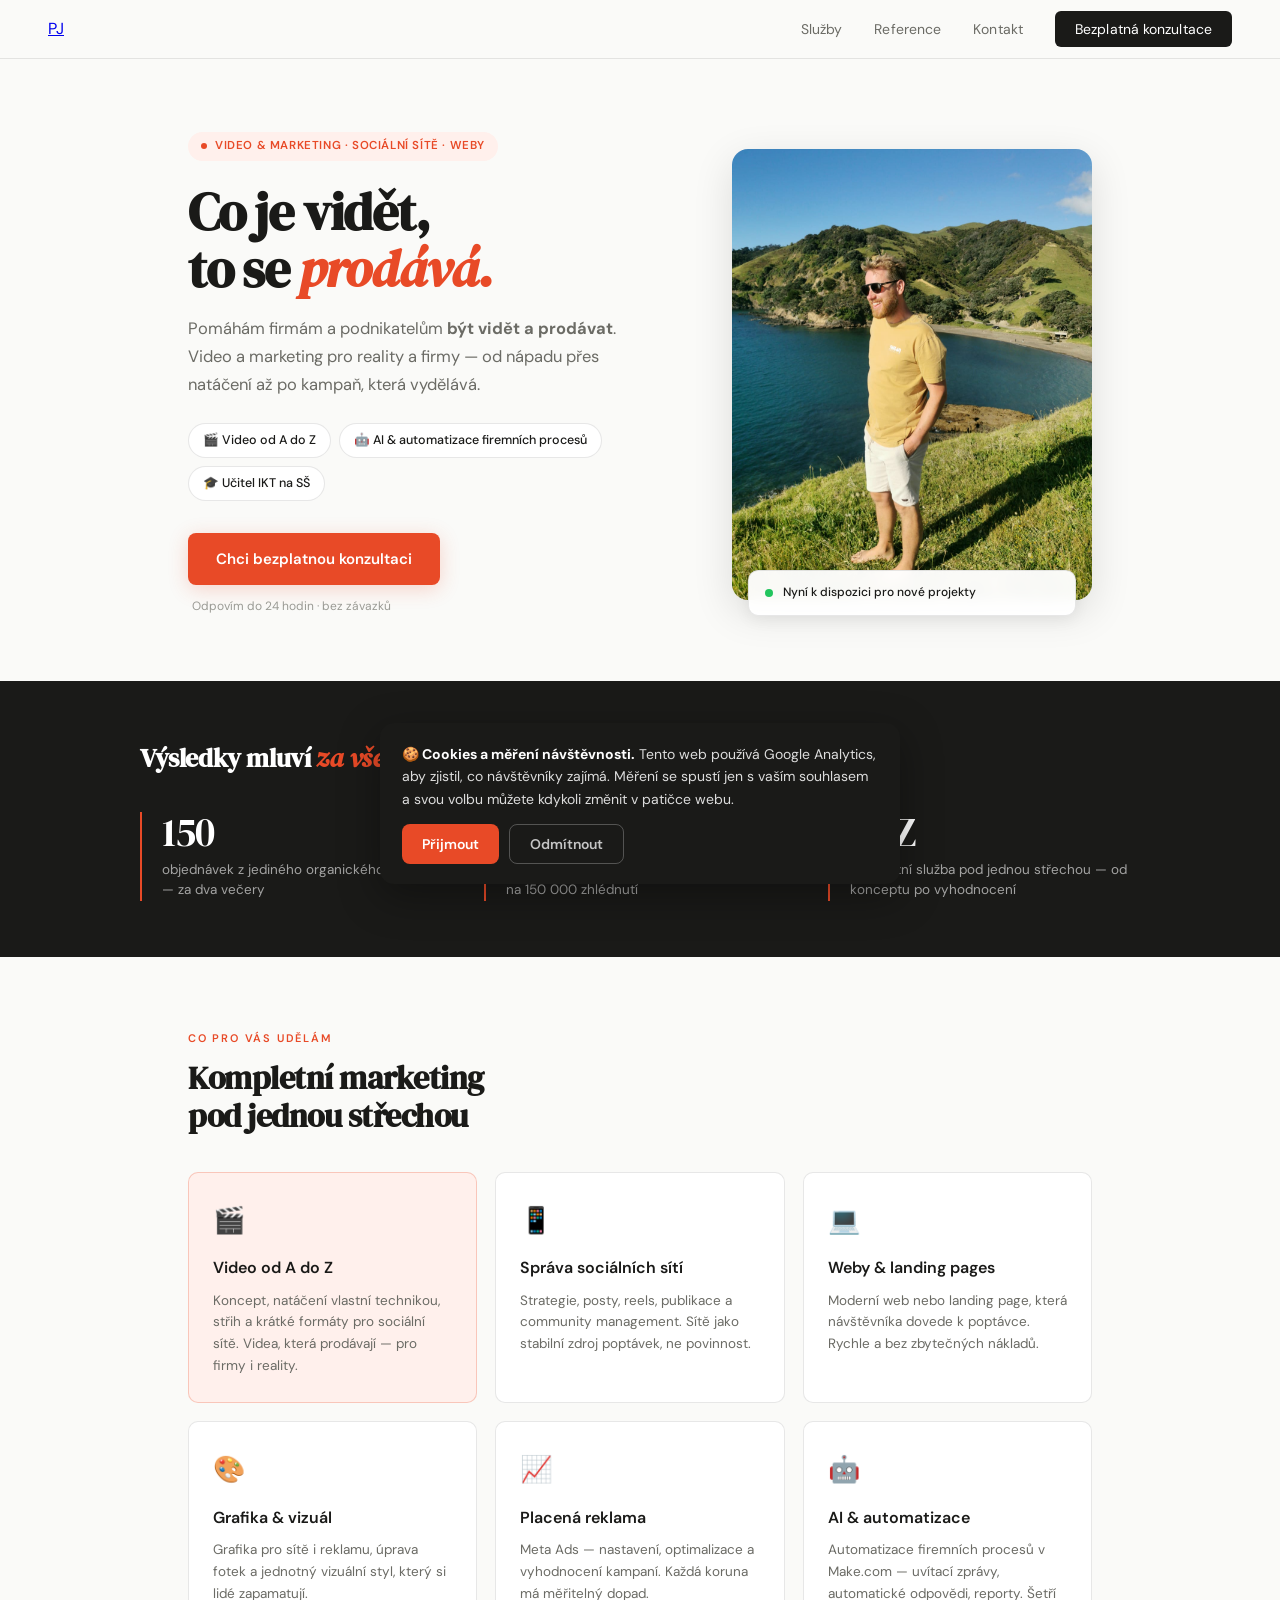
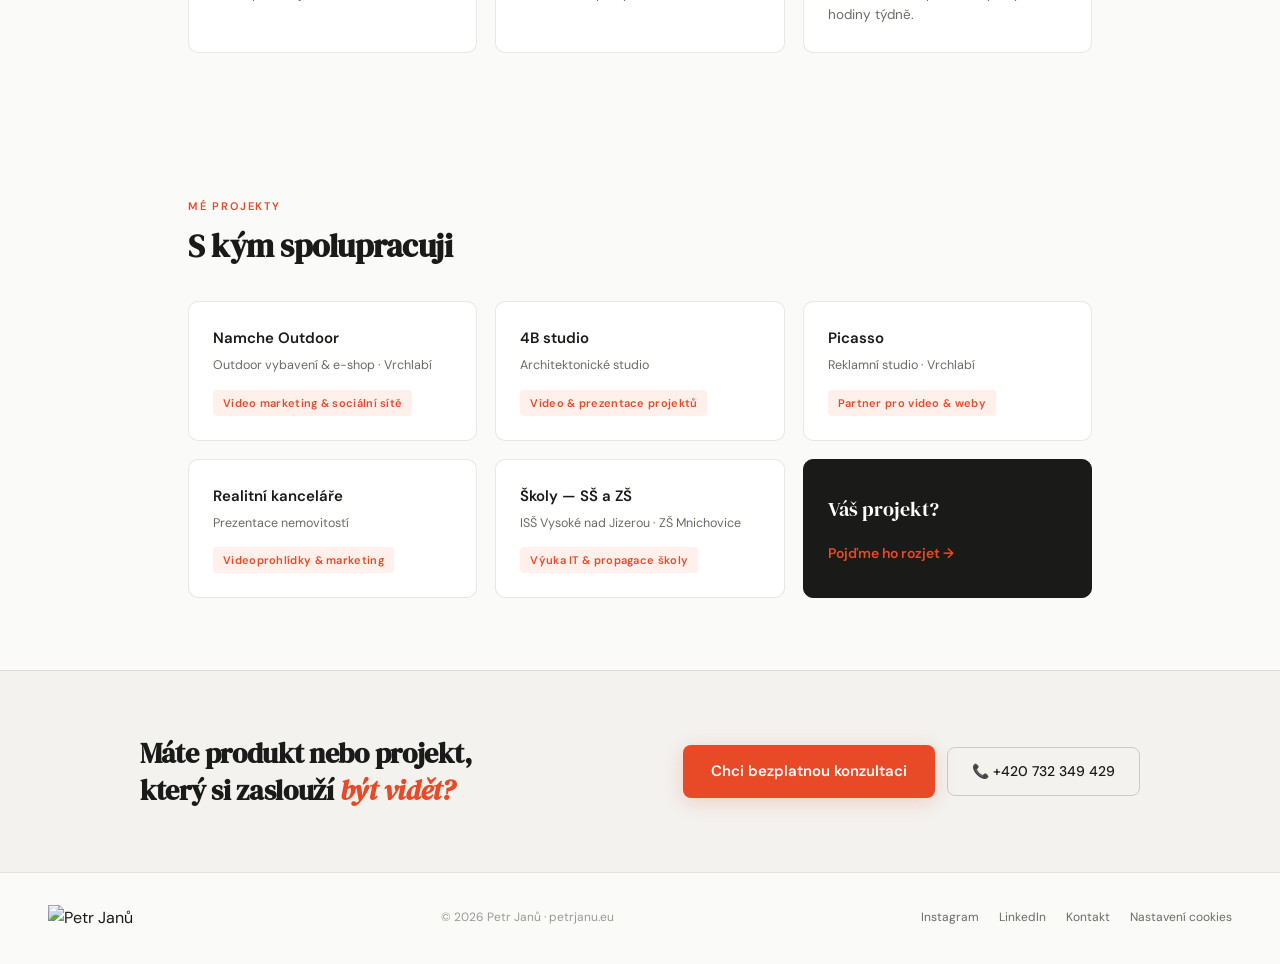
==== commit 9b0d4764: "Add files via upload" ====
--- a/index.html
+++ b/index.html
@@ -3,14 +3,8 @@
 <head>
   <meta charset="UTF-8">
 
-  <!-- Google tag (gtag.js) -->
-  <script async src="https://www.googletagmanager.com/gtag/js?id=G-3505CZ2F2P"></script>
-  <script>
-    window.dataLayer = window.dataLayer || [];
-    function gtag(){dataLayer.push(arguments);}
-    gtag('js', new Date());
-    gtag('config', 'G-3505CZ2F2P');
-  </script>
+  <!-- Cookie lišta + Google Analytics (spustí se až po souhlasu) -->
+  <script src="cookies.js" defer></script>
 
   <meta name="viewport" content="width=device-width, initial-scale=1.0">
   <meta name="description" content="Petr Janů — Co je vidět, to se prodává. Video a marketing pro reality a firmy. Weby, sociální sítě, AI automatizace.">
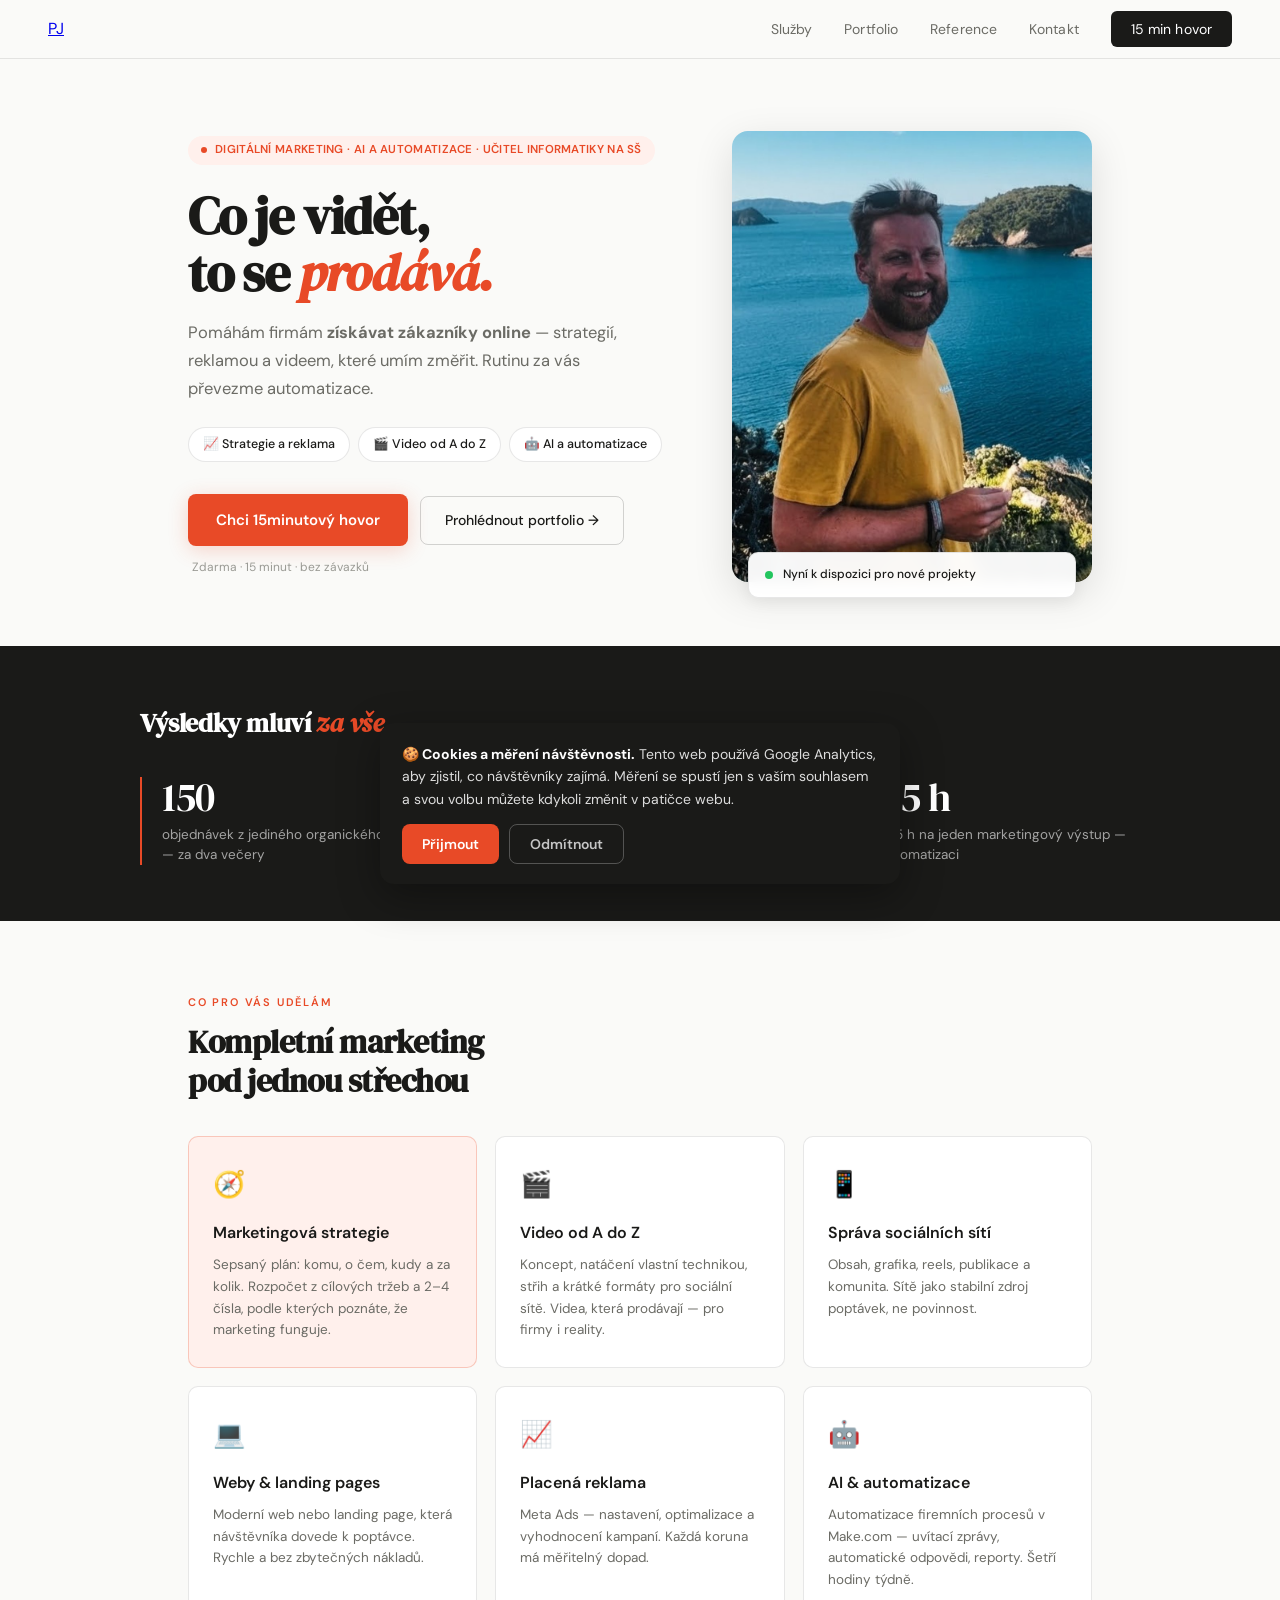
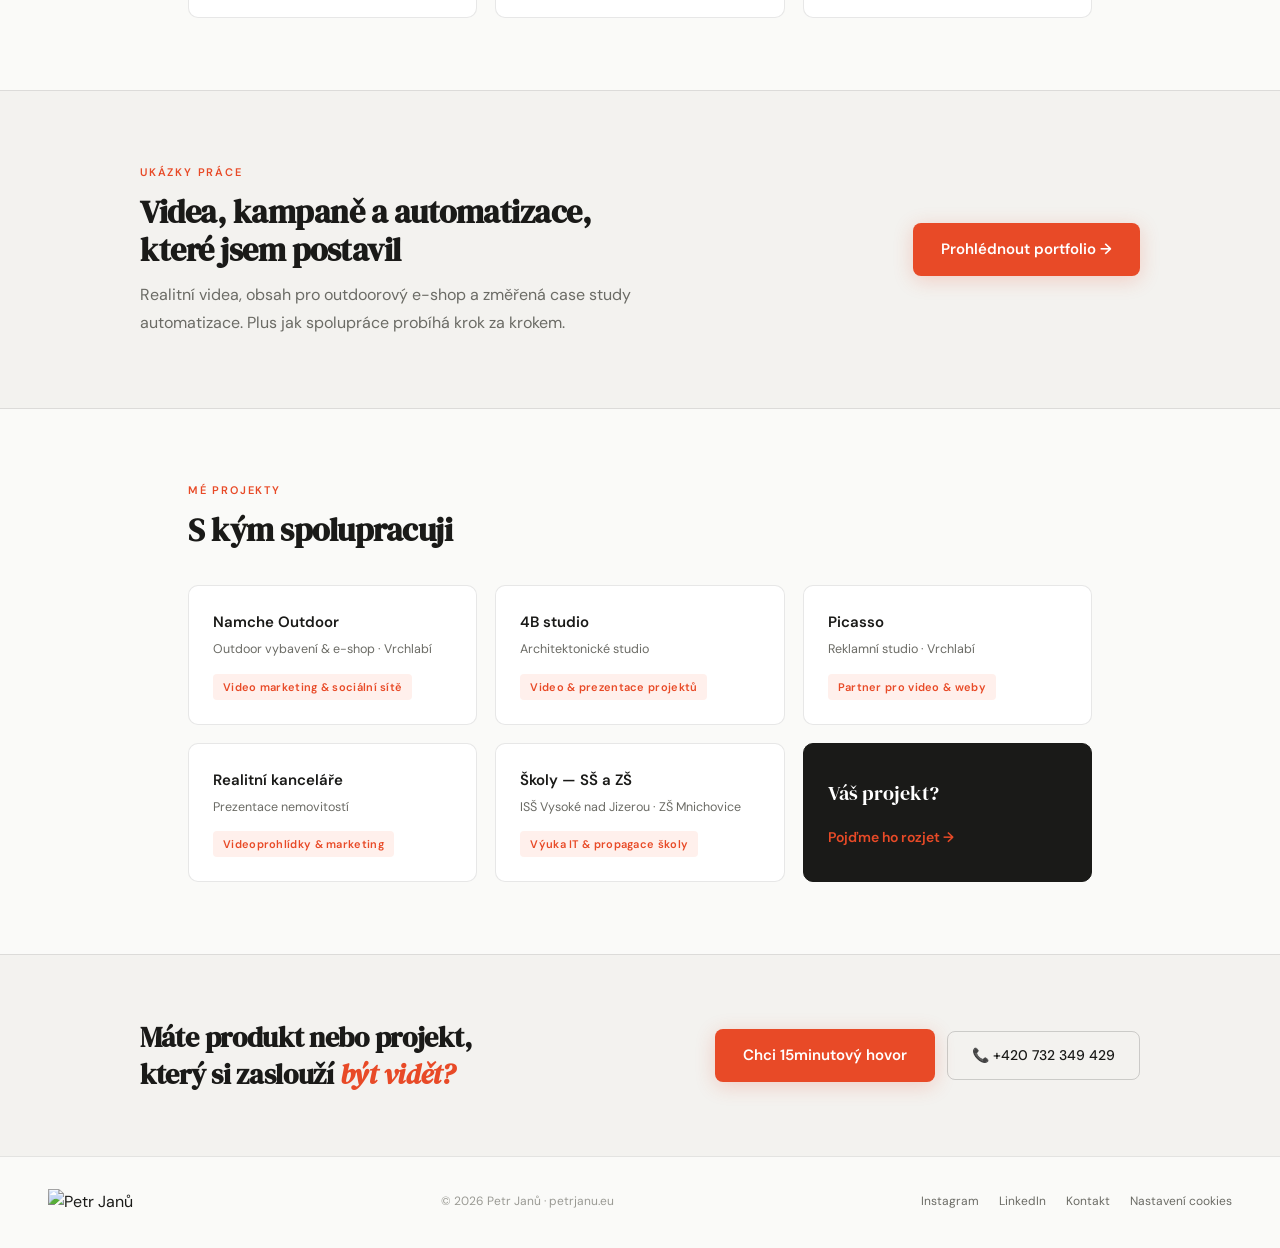
==== commit 68cea58d: "Add files via upload" ====
--- a/index.html
+++ b/index.html
@@ -7,12 +7,12 @@
   <script src="cookies.js" defer></script>
 
   <meta name="viewport" content="width=device-width, initial-scale=1.0">
-  <meta name="description" content="Petr Janů — Co je vidět, to se prodává. Video a marketing pro reality a firmy. Weby, sociální sítě, AI automatizace.">
-  <title>Petr Janů — Video a marketing pro reality a firmy</title>
+  <meta name="description" content="Petr Janů — Co je vidět, to se prodává. Digitální marketing, video a AI automatizace pro firmy. Strategie, reklama, sociální sítě, weby.">
+  <title>Petr Janů — Digitální marketing, video a AI automatizace</title>
 
   <!-- Open Graph — náhled při sdílení odkazu -->
   <meta property="og:title" content="Petr Janů — Co je vidět, to se prodává.">
-  <meta property="og:description" content="Video a marketing pro reality a firmy. Weby, sociální sítě, AI automatizace.">
+  <meta property="og:description" content="Digitální marketing, video a AI automatizace pro firmy. Strategie, reklama, sociální sítě, weby.">
   <meta property="og:image" content="https://petrjanu.eu/og-banner.jpg">
   <meta property="og:url" content="https://petrjanu.eu">
   <meta property="og:type" content="website">
@@ -37,11 +37,12 @@
       color: var(--accent);
       font-size: 11.5px;
       font-weight: 600;
-      letter-spacing: 0.6px;
+      letter-spacing: 0.3px;
       padding: 5px 13px;
       border-radius: 20px;
       margin-bottom: 22px;
       text-transform: uppercase;
+      white-space: nowrap;
     }
 
     .hero-tag::before {
@@ -132,7 +133,7 @@
       width: 100%;
       height: 100%;
       object-fit: cover;
-      object-position: 65% center;
+      object-position: center 30%;
       display: block;
     }
 
@@ -436,6 +437,7 @@
       }
 
       h1 { font-size: 38px; }
+      .hero-tag { white-space: normal; line-height: 1.5; }
 
       .hero-photo-wrap { max-width: 320px; margin: 0 auto; }
 
@@ -469,38 +471,38 @@
   </button>
   <ul class="nav-links" id="navLinks">
     <li><a href="#sluzby">Služby</a></li>
-    <!-- TODO zítra: až vybereme videa, odkomentovat -->
-    <!-- <li><a href="#ukazky">Ukázky práce</a></li> -->
+    <li><a href="portfolio/">Portfolio</a></li>
     <li><a href="#reference">Reference</a></li>
     <li><a href="kontakt.html">Kontakt</a></li>
-    <li><a href="kontakt.html" class="nav-cta">Bezplatná konzultace</a></li>
+    <li><a href="https://calendar.app.google/1KNnsVVf19nxUELM6" target="_blank" rel="noopener" class="nav-cta">15 min hovor</a></li>
   </ul>
 </nav>
 
 <!-- HERO -->
 <section class="hero">
   <div class="hero-left">
-    <div class="hero-tag">Video & marketing · Sociální sítě · Weby</div>
+    <div class="hero-tag">Digitální marketing · AI a automatizace · Učitel informatiky na SŠ</div>
     <h1>Co je vidět,<br>to se <em>prodává.</em></h1>
     <p class="hero-perex">
-      Pomáhám firmám a podnikatelům <strong>být vidět a prodávat</strong>. Video a marketing pro reality a firmy — od nápadu přes natáčení až po kampaň, která vydělává.
+      Pomáhám firmám <strong>získávat zákazníky online</strong> — strategií, reklamou a videem, které umím změřit. Rutinu za vás převezme automatizace.
     </p>
     <div class="hero-chips">
+      <span class="hero-chip">📈 Strategie a reklama</span>
       <span class="hero-chip">🎬 Video od A do Z</span>
-      <span class="hero-chip">🤖 AI & automatizace firemních procesů</span>
-      <span class="hero-chip">🎓 Učitel IKT na SŠ</span>
+      <span class="hero-chip">🤖 AI a automatizace</span>
     </div>
     <div class="cta-group">
-      <a class="btn-primary" href="kontakt.html">
-        Chci bezplatnou konzultaci
-      </a>
-      <span class="cta-sub">Odpovím do 24 hodin · bez závazků</span>
+      <div style="display:flex; gap:12px; flex-wrap:wrap; align-items:center;">
+        <a class="btn-primary" href="https://calendar.app.google/1KNnsVVf19nxUELM6" target="_blank" rel="noopener">Chci 15minutový hovor</a>
+        <a class="btn-outline" href="portfolio/">Prohlédnout portfolio →</a>
+      </div>
+      <span class="cta-sub">Zdarma · 15 minut · bez závazků</span>
     </div>
   </div>
 
   <div class="hero-visual">
     <div class="hero-photo-wrap">
-      <img src="foto-hero.jpg" alt="Petr Janů — video marketing specialista">
+      <img src="portfolio/foto.jpg" alt="Petr Janů — specialista na digitální marketing">
     </div>
     <div class="hero-badge">
       <div class="badge-dot"></div>
@@ -519,12 +521,12 @@
         <div class="number-label">objednávek z jediného organického příspěvku — za dva večery</div>
       </div>
       <div class="number-item">
-        <div class="number-value">27×</div>
+        <div class="number-value">28×</div>
         <div class="number-label">větší dosah díky placené propagaci: z 5 400 na 150 000 zhlédnutí</div>
       </div>
       <div class="number-item">
-        <div class="number-value">A–Z</div>
-        <div class="number-label">kompletní služba pod jednou střechou — od konceptu po vyhodnocení</div>
+        <div class="number-value">0,25 h</div>
+        <div class="number-label">místo 1,5 h na jeden marketingový výstup — díky automatizaci</div>
       </div>
     </div>
   </div>
@@ -537,6 +539,11 @@
 
   <div class="services-grid">
     <div class="service-card highlight">
+      <span class="service-icon">🧭</span>
+      <div class="service-title">Marketingová strategie</div>
+      <div class="service-desc">Sepsaný plán: komu, o čem, kudy a za kolik. Rozpočet z cílových tržeb a 2–4 čísla, podle kterých poznáte, že marketing funguje.</div>
+    </div>
+    <div class="service-card">
       <span class="service-icon">🎬</span>
       <div class="service-title">Video od A do Z</div>
       <div class="service-desc">Koncept, natáčení vlastní technikou, střih a krátké formáty pro sociální sítě. Videa, která prodávají — pro firmy i reality.</div>
@@ -544,7 +551,7 @@
     <div class="service-card">
       <span class="service-icon">📱</span>
       <div class="service-title">Správa sociálních sítí</div>
-      <div class="service-desc">Strategie, posty, reels, publikace a community management. Sítě jako stabilní zdroj poptávek, ne povinnost.</div>
+      <div class="service-desc">Obsah, grafika, reels, publikace a komunita. Sítě jako stabilní zdroj poptávek, ne povinnost.</div>
     </div>
     <div class="service-card">
       <span class="service-icon">💻</span>
@@ -552,11 +559,6 @@
       <div class="service-desc">Moderní web nebo landing page, která návštěvníka dovede k poptávce. Rychle a bez zbytečných nákladů.</div>
     </div>
     <div class="service-card">
-      <span class="service-icon">🎨</span>
-      <div class="service-title">Grafika & vizuál</div>
-      <div class="service-desc">Grafika pro sítě i reklamu, úprava fotek a jednotný vizuální styl, který si lidé zapamatují.</div>
-    </div>
-    <div class="service-card">
       <span class="service-icon">📈</span>
       <div class="service-title">Placená reklama</div>
       <div class="service-desc">Meta Ads — nastavení, optimalizace a vyhodnocení kampaní. Každá koruna má měřitelný dopad.</div>
@@ -569,25 +571,17 @@
   </div>
 </section>
 
-<!-- PORTFOLIO — TODO zítra: doplnit vybraná videa a odkomentovat
+<!-- PORTFOLIO — odkaz na petrjanu.eu/portfolio -->
 <section class="portfolio-section" id="ukazky">
-  <div class="portfolio-inner">
-    <span class="section-label">Ukázky práce</span>
-    <h2>Podívejte se, co točím</h2>
-    <div class="portfolio-grid">
-      <div class="portfolio-item">
-        <iframe src="https://www.youtube.com/embed/VIDEO_ID_1" title="Ukázka 1" allowfullscreen></iframe>
-      </div>
-      <div class="portfolio-item">
-        <iframe src="https://www.youtube.com/embed/VIDEO_ID_2" title="Ukázka 2" allowfullscreen></iframe>
-      </div>
-      <div class="portfolio-item">
-        <iframe src="https://www.youtube.com/embed/VIDEO_ID_3" title="Ukázka 3" allowfullscreen></iframe>
-      </div>
-    </div>
+  <div class="portfolio-inner" style="display:flex; align-items:center; justify-content:space-between; gap:32px; flex-wrap:wrap;">
+    <div>
+      <span class="section-label">Ukázky práce</span>
+      <h2 style="margin-bottom:12px; line-height:1.2;">Videa, kampaně a automatizace,<br>které jsem postavil</h2>
+      <p style="color:var(--muted); max-width:520px; line-height:1.7;">Realitní videa, obsah pro outdoorový e-shop a změřená case study automatizace. Plus jak spolupráce probíhá krok za krokem.</p>
+    </div>
+    <a href="portfolio/" class="btn-primary">Prohlédnout portfolio →</a>
   </div>
 </section>
--->
 
 <!-- REFERENCES -->
 <section class="ref-section" id="reference">
@@ -632,7 +626,7 @@
   <div class="cta-banner-inner">
     <h2>Máte produkt nebo projekt,<br>který si zaslouží <em>být vidět?</em></h2>
     <div style="display:flex; gap:12px; flex-wrap:wrap; align-items:center;">
-      <a href="kontakt.html" class="btn-primary">Chci bezplatnou konzultaci</a>
+      <a href="https://calendar.app.google/1KNnsVVf19nxUELM6" target="_blank" rel="noopener" class="btn-primary">Chci 15minutový hovor</a>
       <a href="tel:+420732349429" class="btn-outline">📞 +420 732 349 429</a>
     </div>
   </div>
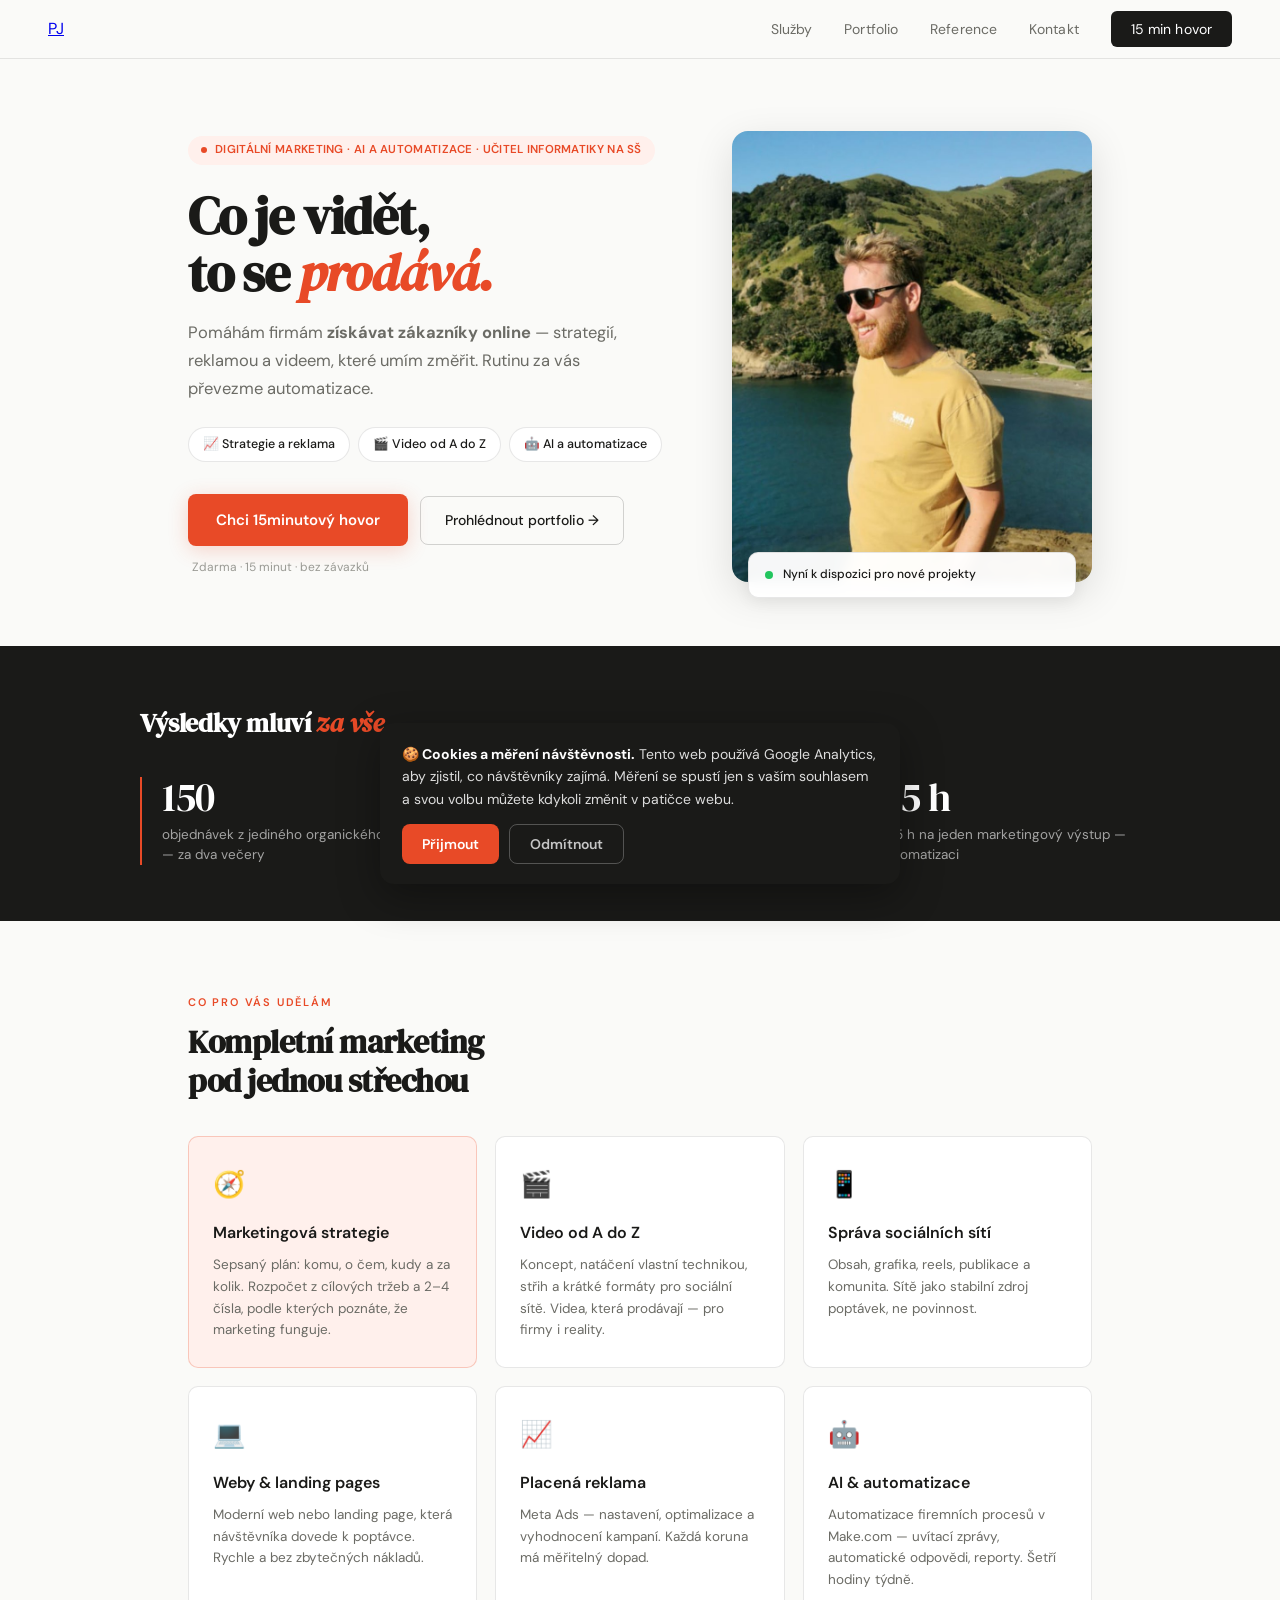
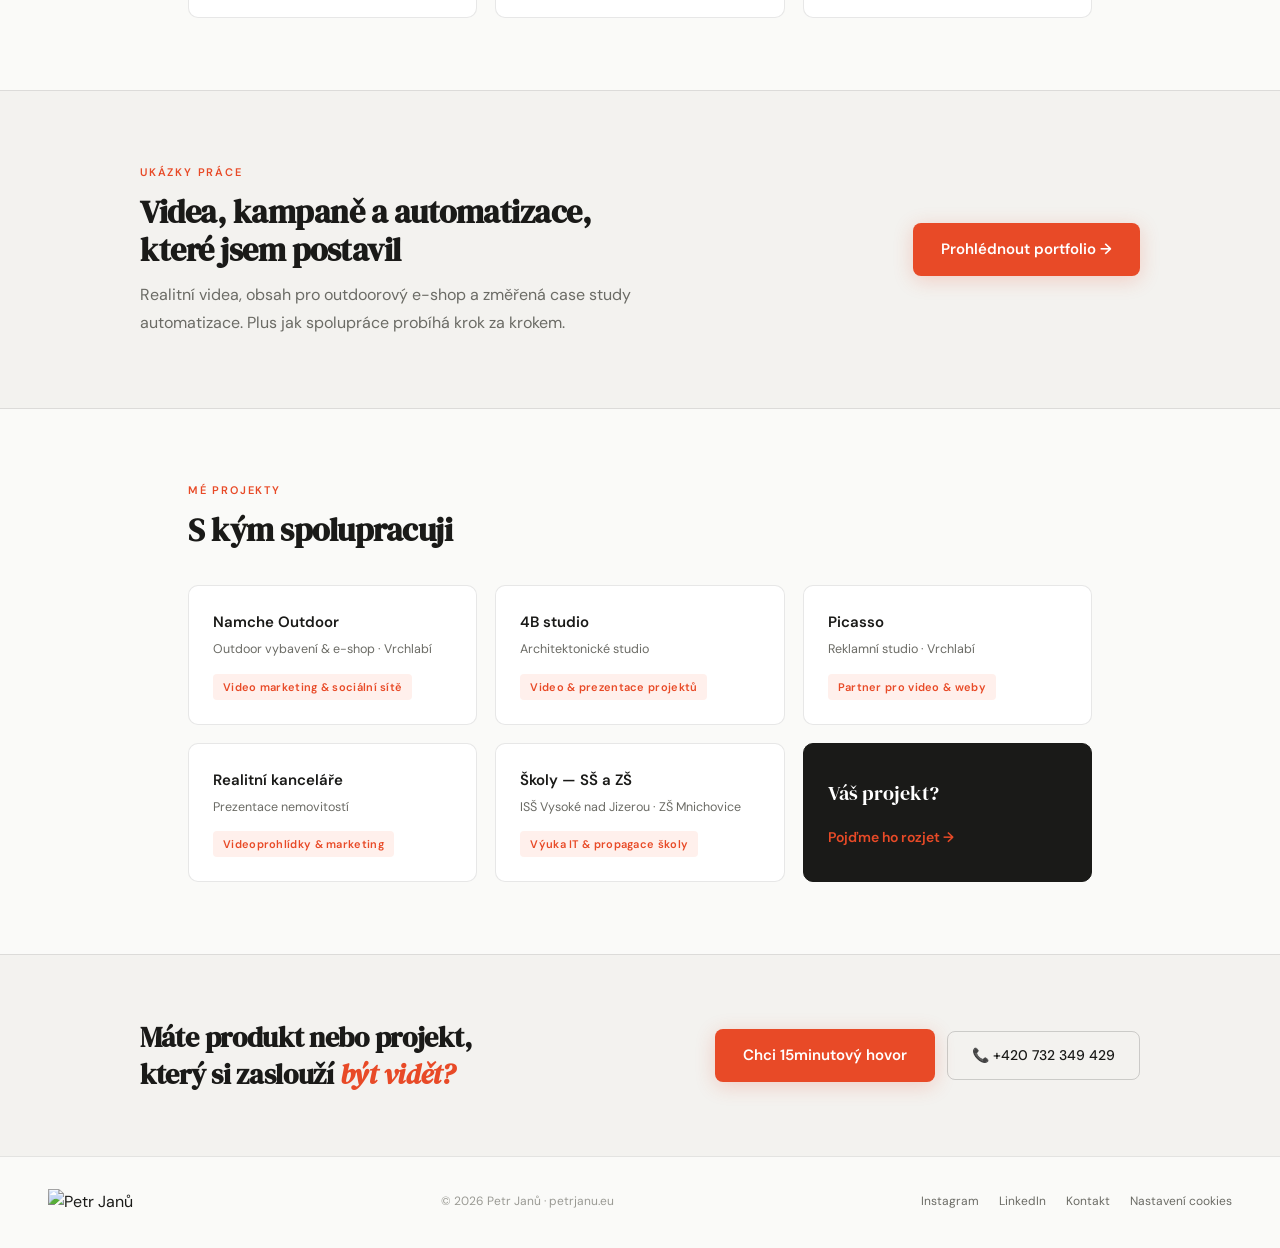
==== commit df6b9bb7: "Add files via upload" ====
--- a/index.html
+++ b/index.html
@@ -133,7 +133,7 @@
       width: 100%;
       height: 100%;
       object-fit: cover;
-      object-position: center 30%;
+      object-position: center top;
       display: block;
     }
 
@@ -502,7 +502,7 @@
 
   <div class="hero-visual">
     <div class="hero-photo-wrap">
-      <img src="portfolio/foto.jpg" alt="Petr Janů — specialista na digitální marketing">
+      <img src="foto-hero.jpg" alt="Petr Janů — specialista na digitální marketing">
     </div>
     <div class="hero-badge">
       <div class="badge-dot"></div>
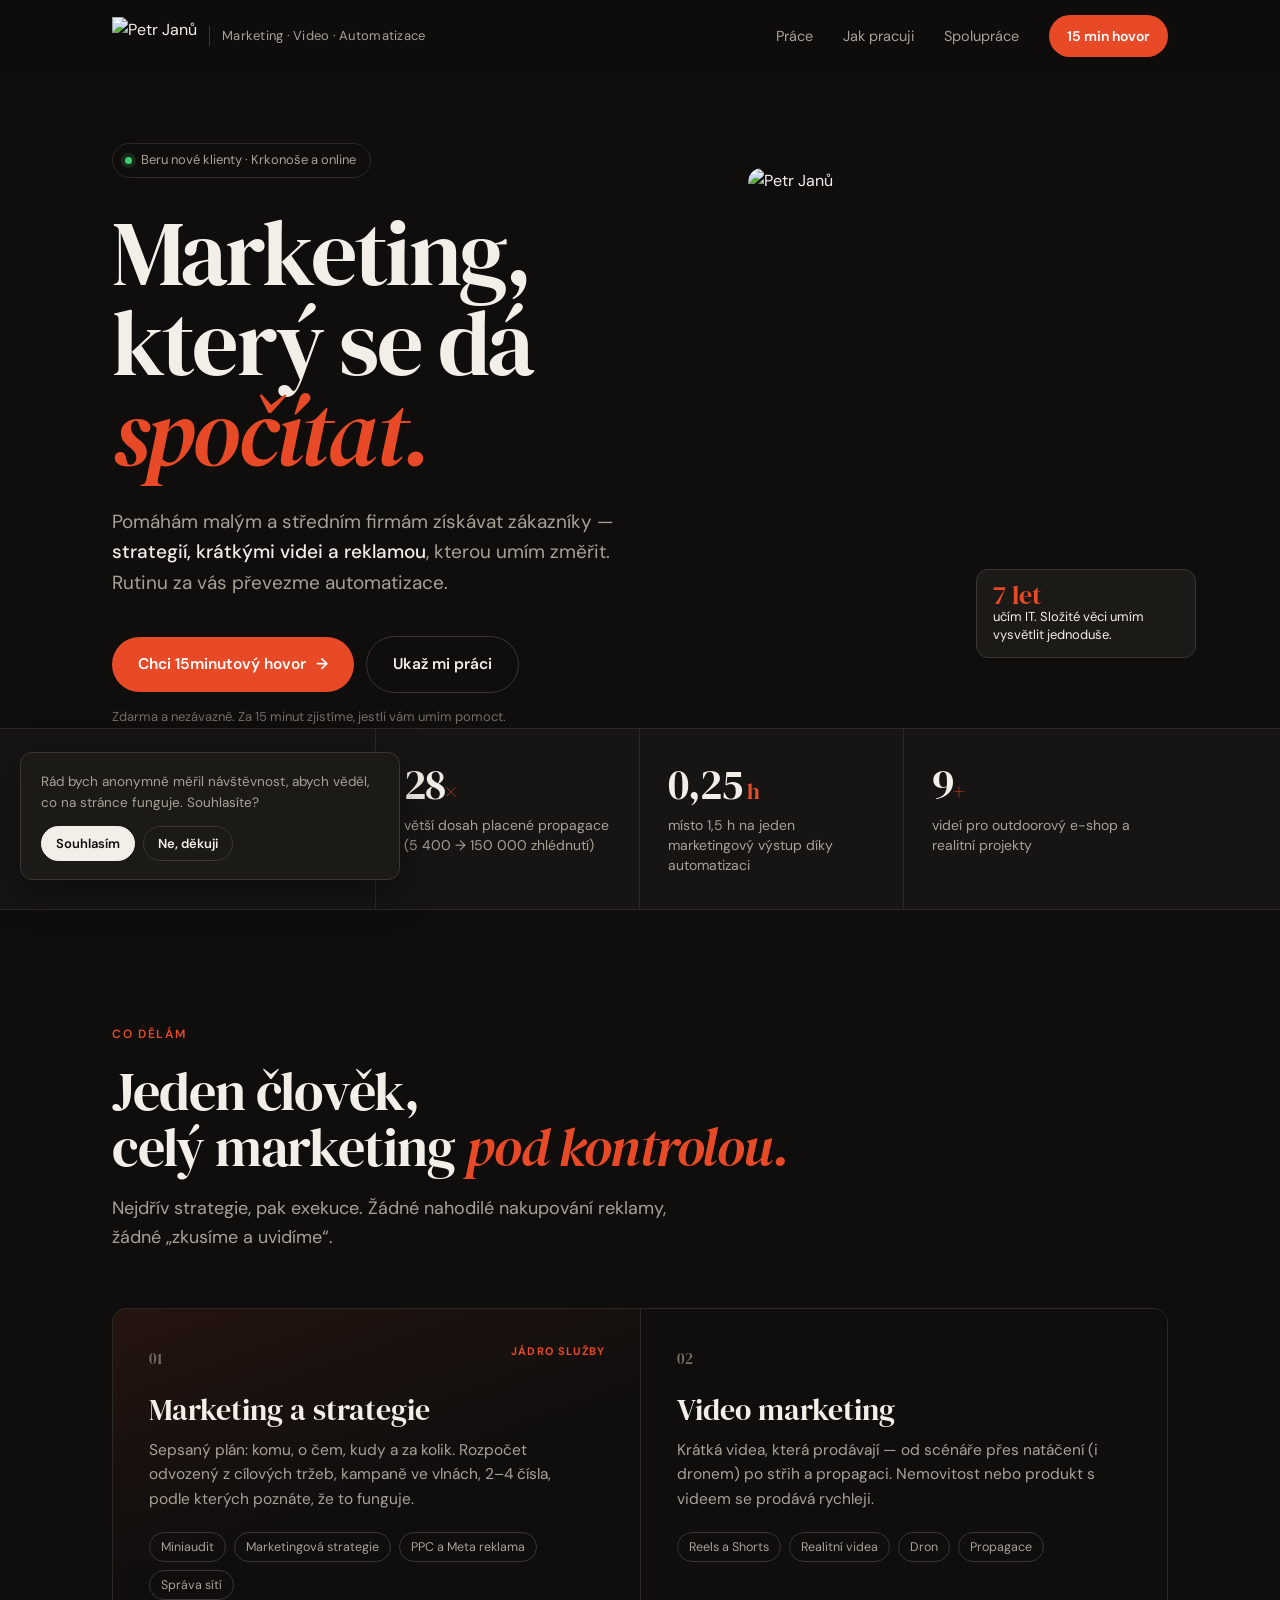
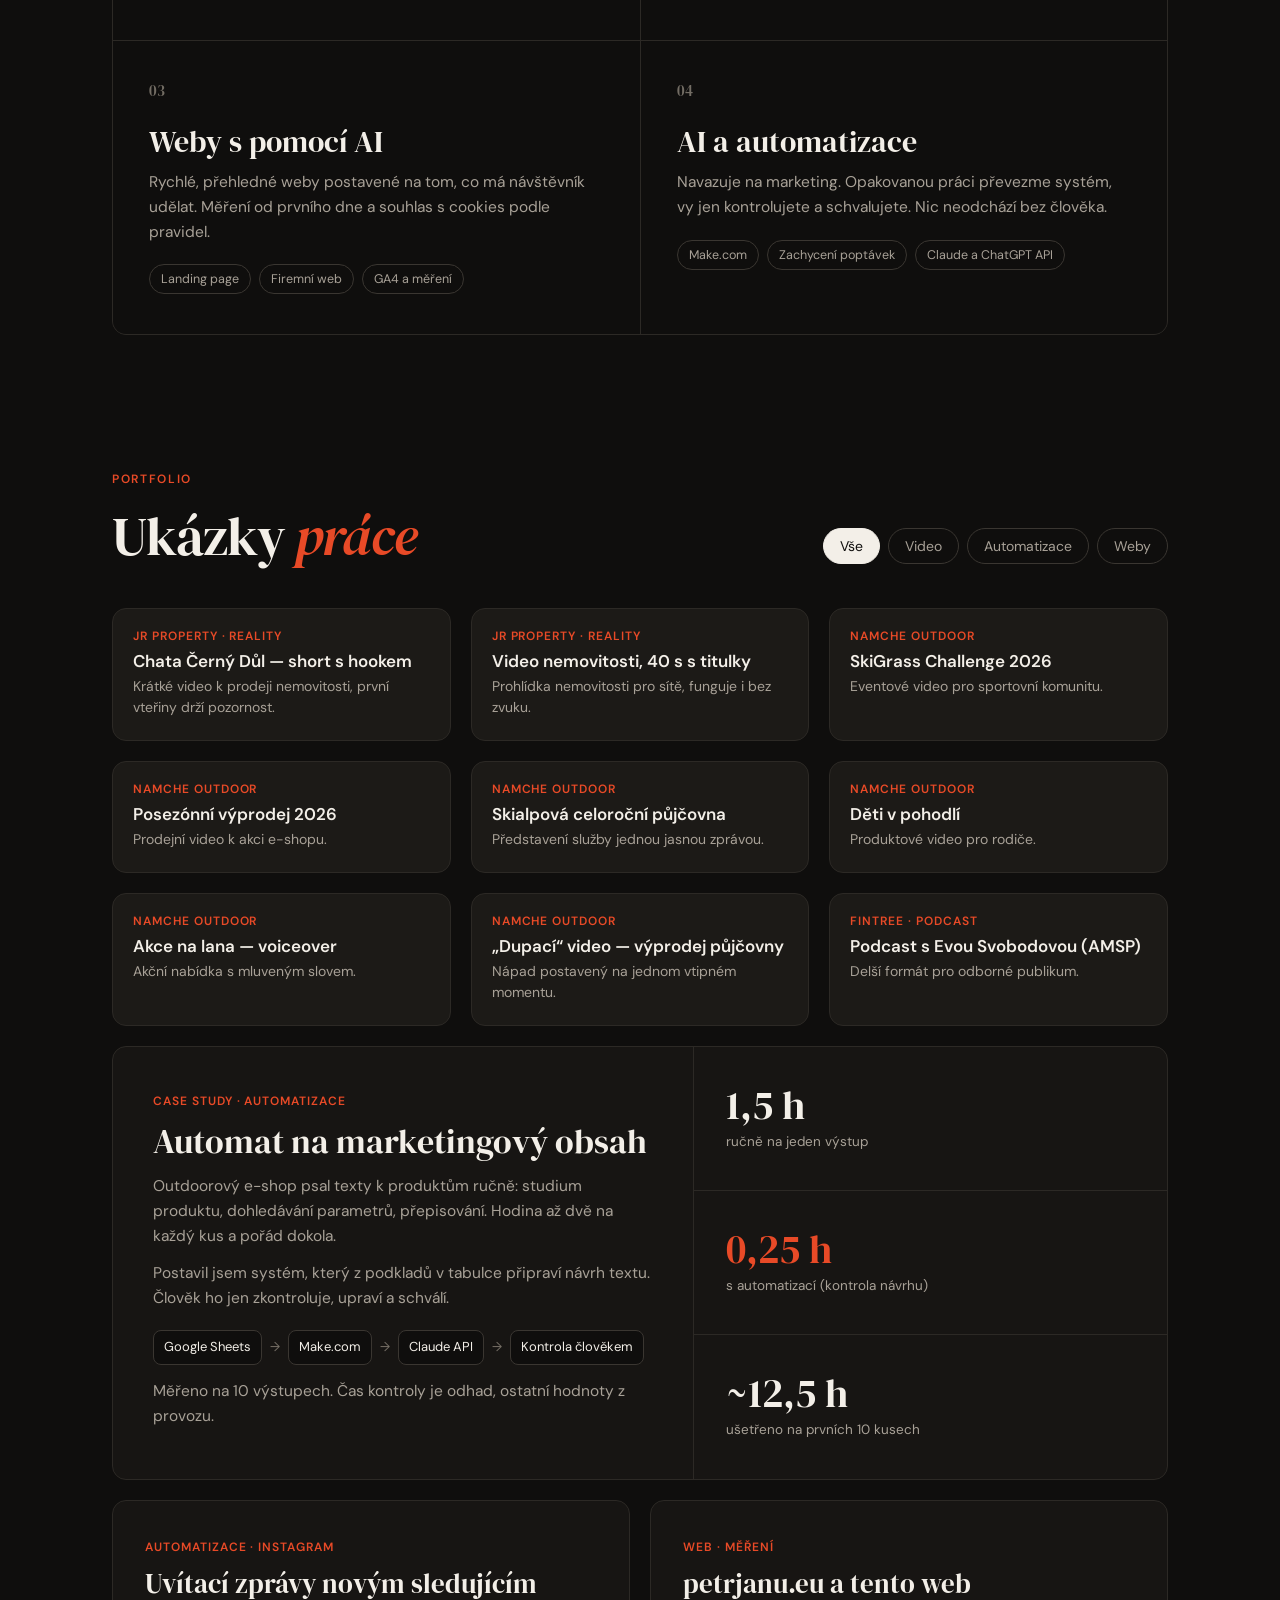
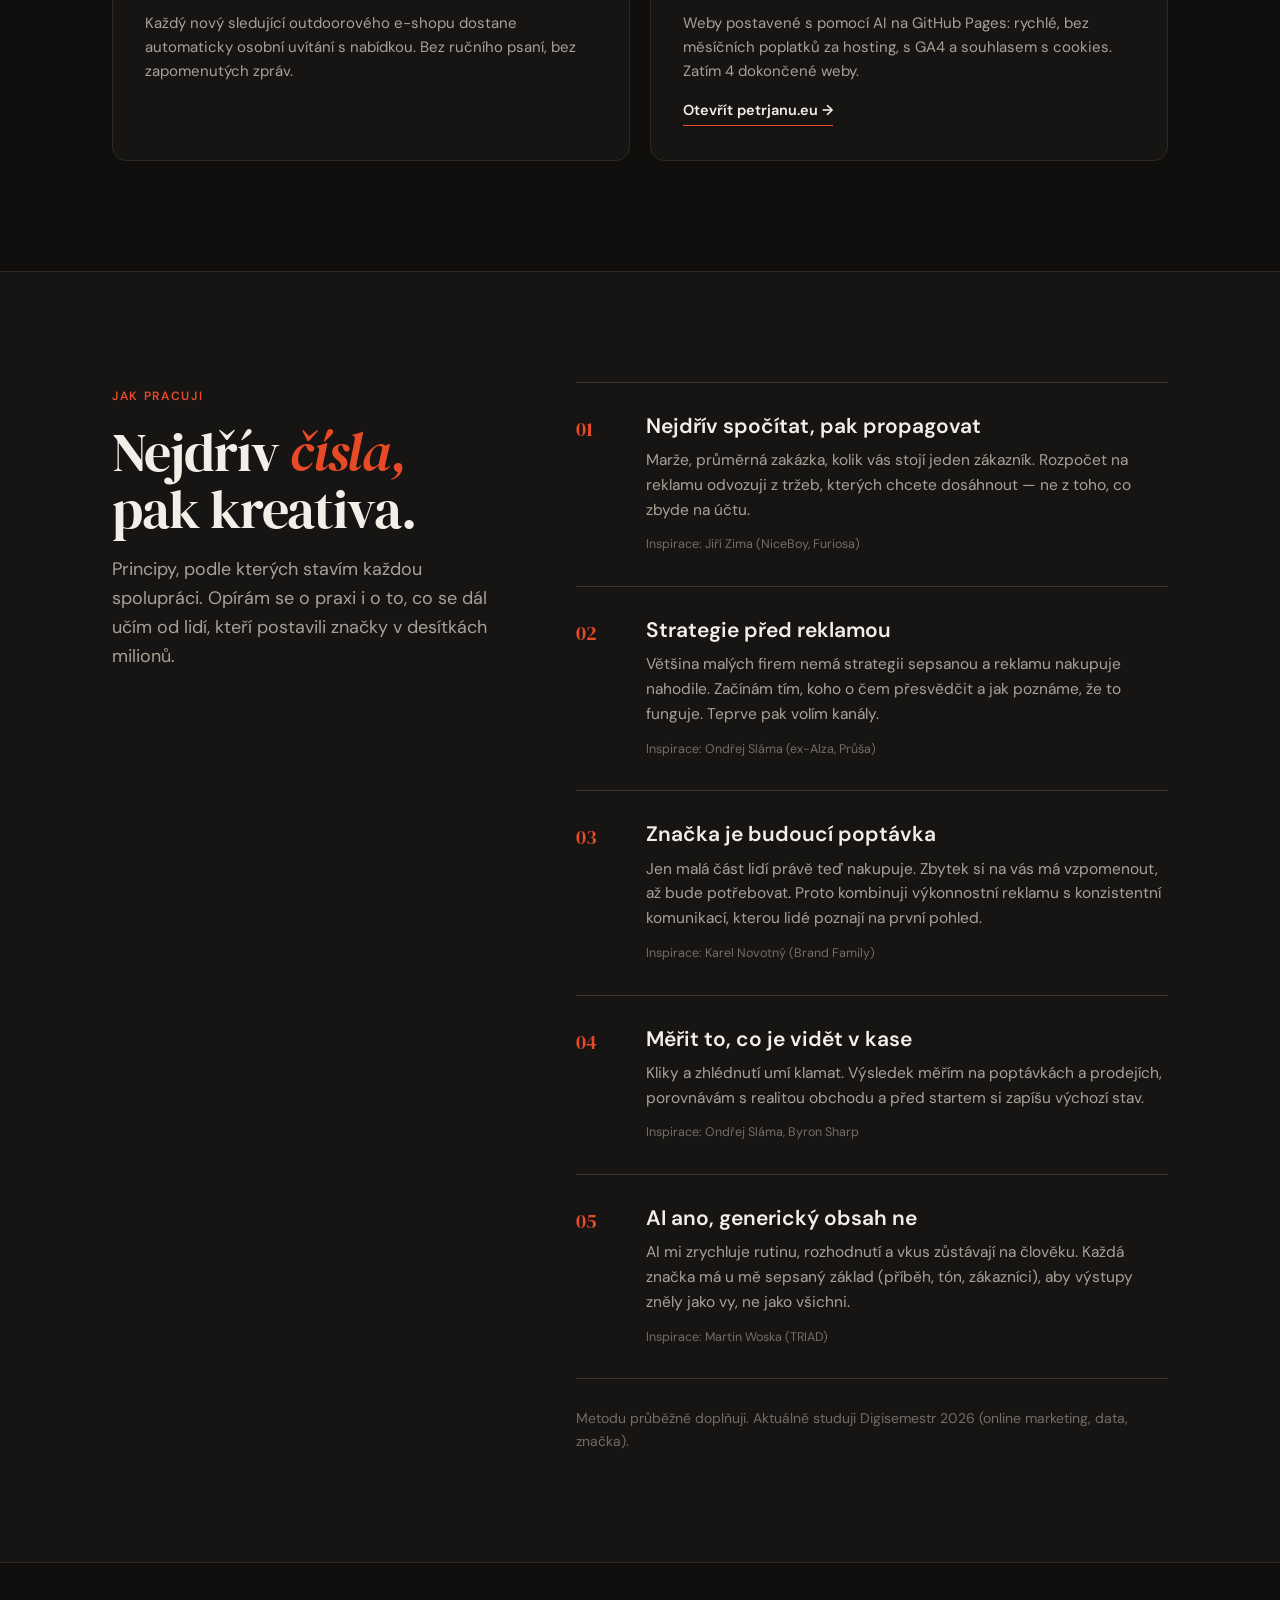
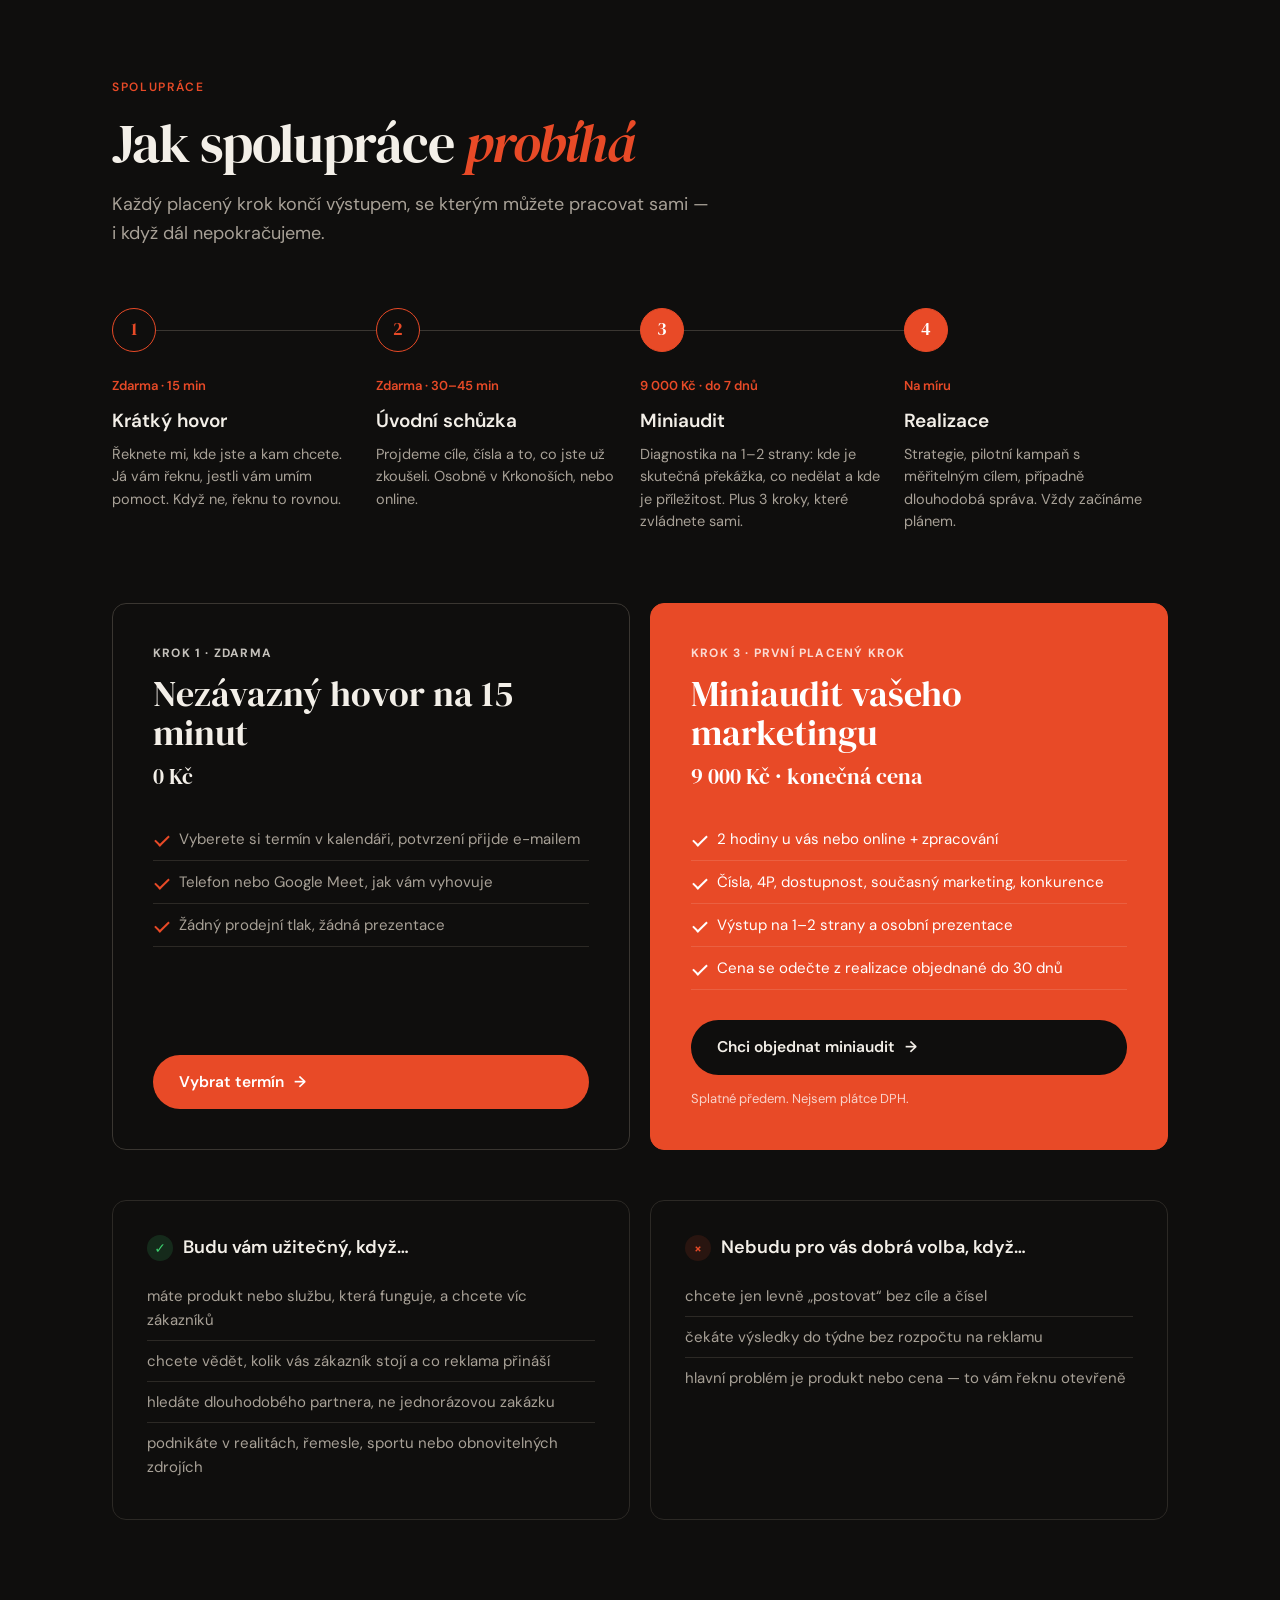
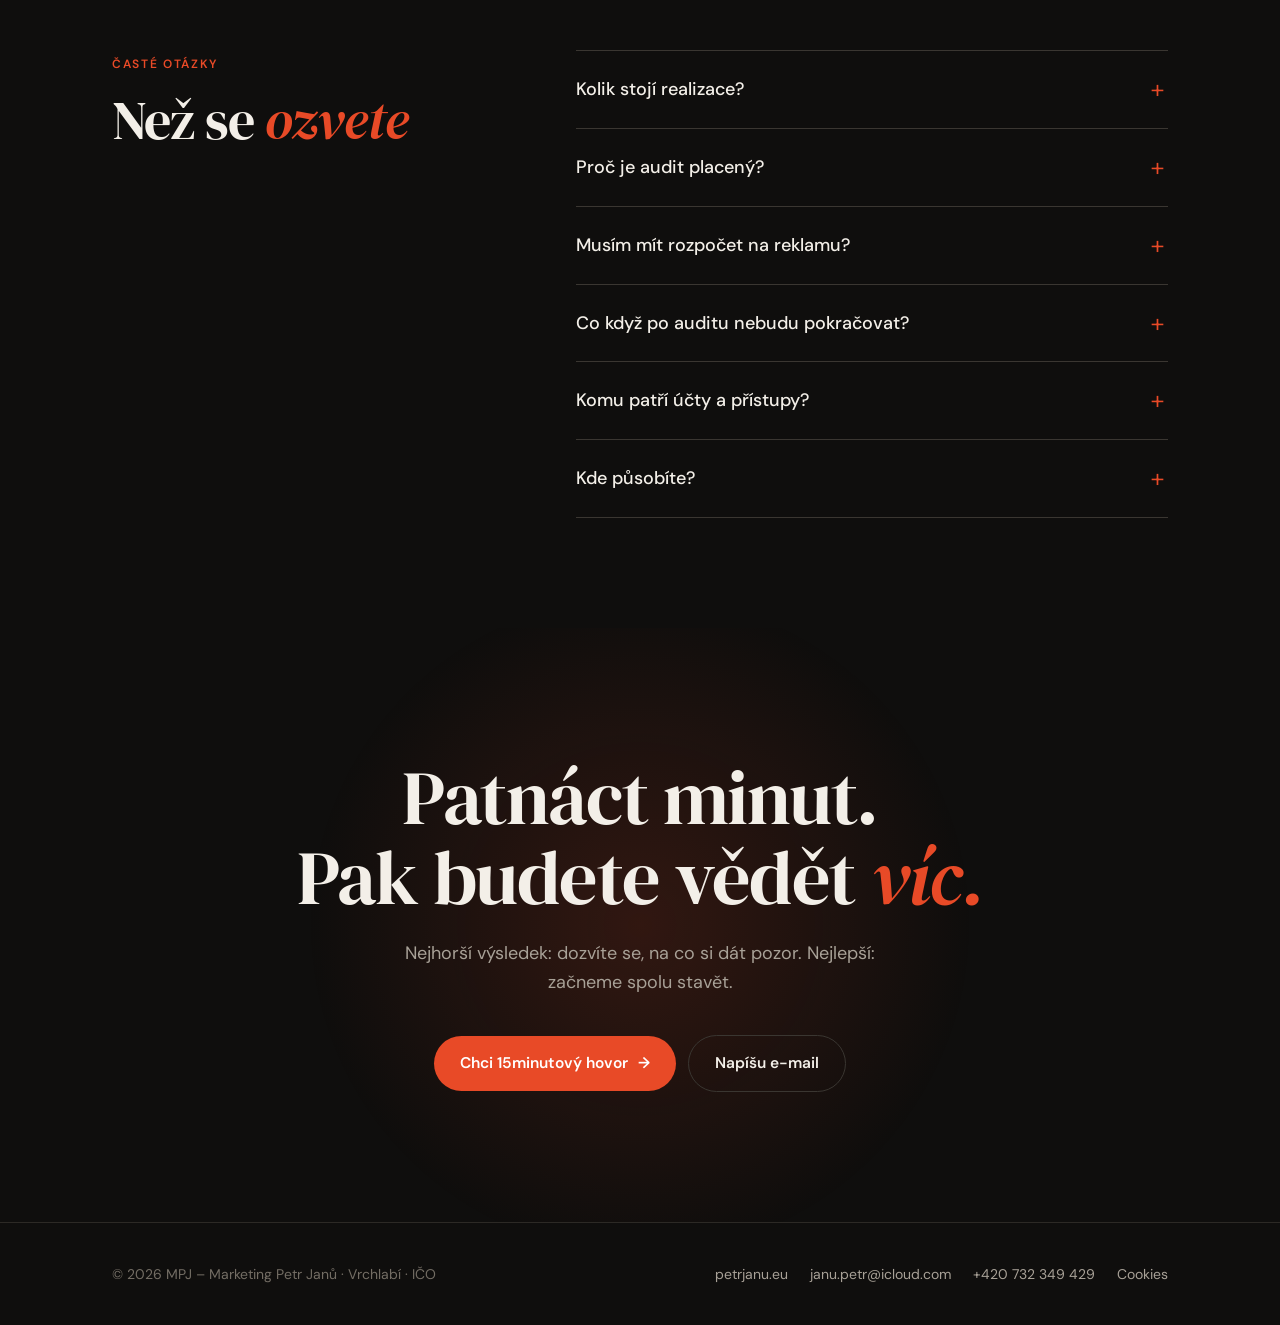
==== commit 5964a95d: "Add files via upload" ====
--- a/index.html
+++ b/index.html
@@ -1,671 +1,699 @@
 <!DOCTYPE html>
 <html lang="cs">
 <head>
-  <meta charset="UTF-8">
-
-  <!-- Cookie lišta + Google Analytics (spustí se až po souhlasu) -->
-  <script src="cookies.js" defer></script>
-
-  <meta name="viewport" content="width=device-width, initial-scale=1.0">
-  <meta name="description" content="Petr Janů — Co je vidět, to se prodává. Digitální marketing, video a AI automatizace pro firmy. Strategie, reklama, sociální sítě, weby.">
-  <title>Petr Janů — Digitální marketing, video a AI automatizace</title>
-
-  <!-- Open Graph — náhled při sdílení odkazu -->
-  <meta property="og:title" content="Petr Janů — Co je vidět, to se prodává.">
-  <meta property="og:description" content="Digitální marketing, video a AI automatizace pro firmy. Strategie, reklama, sociální sítě, weby.">
-  <meta property="og:image" content="https://petrjanu.eu/og-banner.jpg">
-  <meta property="og:url" content="https://petrjanu.eu">
-  <meta property="og:type" content="website">
-  <link rel="stylesheet" href="style.css">
-  <style>
-    /* ---- HERO ---- */
-    .hero {
-      max-width: 1000px;
-      margin: 0 auto;
-      padding: 72px 48px 64px;
-      display: grid;
-      grid-template-columns: 1.15fr 0.85fr;
-      gap: 56px;
-      align-items: center;
-    }
-
-    .hero-tag {
-      display: inline-flex;
-      align-items: center;
-      gap: 8px;
-      background: var(--accent-light);
-      color: var(--accent);
-      font-size: 11.5px;
-      font-weight: 600;
-      letter-spacing: 0.3px;
-      padding: 5px 13px;
-      border-radius: 20px;
-      margin-bottom: 22px;
-      text-transform: uppercase;
-      white-space: nowrap;
-    }
-
-    .hero-tag::before {
-      content: '';
-      width: 6px;
-      height: 6px;
-      background: var(--accent);
-      border-radius: 50%;
-      display: block;
-      animation: blink 1.8s ease-in-out infinite;
-    }
-
-    @keyframes blink {
-      0%,100%{opacity:1} 50%{opacity:.35}
-    }
-
-    h1 {
-      font-family: 'DM Serif Display', serif;
-      font-size: 52px;
-      line-height: 1.1;
-      letter-spacing: -1.2px;
-      color: var(--ink);
-      margin-bottom: 18px;
-    }
-
-    h1 em {
-      font-style: italic;
-      color: var(--accent);
-    }
-
-    .hero-perex {
-      font-size: 16.5px;
-      color: var(--muted);
-      line-height: 1.7;
-      margin-bottom: 24px;
-      max-width: 460px;
-    }
-
-    .hero-chips {
-      display: flex;
-      flex-wrap: wrap;
-      gap: 8px;
-      margin-bottom: 32px;
-    }
-
-    .hero-chip {
-      background: var(--card);
-      border: 1px solid var(--border);
-      border-radius: 20px;
-      padding: 6px 14px;
-      font-size: 12.5px;
-      color: var(--ink);
-      font-weight: 500;
-    }
-
-    .cta-group {
-      display: flex;
-      flex-direction: column;
-      gap: 12px;
-      align-items: flex-start;
-    }
-
-    .cta-sub {
-      font-size: 12px;
-      color: var(--light);
-      margin-left: 4px;
-    }
-
-    /* ---- HERO PHOTO ---- */
-    .hero-visual {
-      position: relative;
-      display: flex;
-      align-items: center;
-      justify-content: center;
-    }
-
-    .hero-photo-wrap {
-      border-radius: var(--radius-lg);
-      overflow: hidden;
-      width: 100%;
-      max-width: 400px;
-      aspect-ratio: 4/5;
-      position: relative;
-      box-shadow: 0 12px 40px rgba(0,0,0,0.12);
-    }
-
-    .hero-photo-wrap img {
-      width: 100%;
-      height: 100%;
-      object-fit: cover;
-      object-position: center top;
-      display: block;
-    }
-
-    .hero-badge {
-      position: absolute;
-      bottom: -16px;
-      left: 16px;
-      right: 16px;
-      background: rgba(255,255,255,0.96);
-      backdrop-filter: blur(6px);
-      border-radius: 10px;
-      padding: 12px 16px;
-      display: flex;
-      align-items: center;
-      gap: 10px;
-      border: 1px solid var(--border);
-      box-shadow: 0 4px 16px rgba(0,0,0,0.06);
-    }
-
-    .badge-dot {
-      width: 8px;
-      height: 8px;
-      background: #22c55e;
-      border-radius: 50%;
-      flex-shrink: 0;
-      animation: blink 2s ease-in-out infinite;
-    }
-
-    .badge-text {
-      font-size: 12px;
-      color: var(--ink);
-      font-weight: 500;
-    }
-
-    /* ---- NUMBERS STRIP ---- */
-    .numbers-section {
-      background: var(--ink);
-      padding: 56px 48px;
-    }
-
-    .numbers-inner {
-      max-width: 1000px;
-      margin: 0 auto;
-    }
-
-    .numbers-heading {
-      font-family: 'DM Serif Display', serif;
-      font-size: 26px;
-      color: #fff;
-      letter-spacing: -0.4px;
-      margin-bottom: 32px;
-    }
-
-    .numbers-heading em {
-      font-style: italic;
-      color: var(--accent);
-    }
-
-    .numbers-grid {
-      display: grid;
-      grid-template-columns: repeat(3, 1fr);
-      gap: 32px;
-    }
-
-    .number-item {
-      border-left: 2px solid var(--accent);
-      padding-left: 20px;
-    }
-
-    .number-value {
-      font-family: 'DM Serif Display', serif;
-      font-size: 40px;
-      color: #fff;
-      line-height: 1;
-      margin-bottom: 8px;
-      letter-spacing: -1px;
-    }
-
-    .number-label {
-      font-size: 13.5px;
-      color: rgba(255,255,255,0.6);
-      line-height: 1.5;
-    }
-
-    /* ---- SERVICES ---- */
-    .services-section {
-      max-width: 1000px;
-      margin: 0 auto;
-      padding: 72px 48px;
-    }
-
-    .services-section h2,
-    .ref-section h2 {
-      font-family: 'DM Serif Display', serif;
-      font-size: 32px;
-      color: var(--ink);
-      letter-spacing: -0.5px;
-      line-height: 1.2;
-      margin-bottom: 36px;
-    }
-
-    .services-grid {
-      display: grid;
-      grid-template-columns: repeat(3, 1fr);
-      gap: 18px;
-    }
-
-    .service-card {
-      background: var(--card);
-      border: 1px solid var(--border);
-      border-radius: var(--radius);
-      padding: 26px 24px;
-      transition: border-color .2s, transform .2s, box-shadow .2s;
-    }
-
-    .service-card:hover {
-      border-color: var(--accent);
-      transform: translateY(-3px);
-      box-shadow: 0 8px 24px rgba(232,74,39,0.08);
-    }
-
-    .service-icon {
-      font-size: 26px;
-      margin-bottom: 14px;
-      display: block;
-    }
-
-    .service-title {
-      font-size: 16px;
-      font-weight: 600;
-      color: var(--ink);
-      margin-bottom: 8px;
-    }
-
-    .service-desc {
-      font-size: 13.5px;
-      color: var(--muted);
-      line-height: 1.6;
-    }
-
-    .service-card.highlight {
-      background: var(--accent-light);
-      border-color: rgba(232,74,39,0.25);
-    }
-
-    /* ---- PORTFOLIO (aktivujeme po výběru videí) ---- */
-    .portfolio-section {
-      background: var(--bg2);
-      border-top: 1px solid var(--border);
-      border-bottom: 1px solid var(--border);
-      padding: 72px 48px;
-    }
-
-    .portfolio-inner {
-      max-width: 1000px;
-      margin: 0 auto;
-    }
-
-    .portfolio-inner h2 {
-      font-family: 'DM Serif Display', serif;
-      font-size: 32px;
-      color: var(--ink);
-      letter-spacing: -0.5px;
-      margin-bottom: 36px;
-    }
-
-    .portfolio-grid {
-      display: grid;
-      grid-template-columns: repeat(3, 1fr);
-      gap: 18px;
-    }
-
-    .portfolio-item {
-      border-radius: var(--radius);
-      overflow: hidden;
-      background: #000;
-      aspect-ratio: 9/16;
-      position: relative;
-    }
-
-    .portfolio-item video,
-    .portfolio-item iframe {
-      width: 100%;
-      height: 100%;
-      display: block;
-      border: 0;
-    }
-
-    /* ---- REFERENCES ---- */
-    .ref-section {
-      max-width: 1000px;
-      margin: 0 auto;
-      padding: 72px 48px;
-    }
-
-    .ref-grid {
-      display: grid;
-      grid-template-columns: repeat(3, 1fr);
-      gap: 18px;
-    }
-
-    .ref-card {
-      background: var(--card);
-      border: 1px solid var(--border);
-      border-radius: var(--radius);
-      padding: 24px;
-      transition: border-color .2s, transform .2s, box-shadow .2s;
-    }
-
-    .ref-card:hover {
-      border-color: var(--accent);
-      transform: translateY(-3px);
-      box-shadow: 0 8px 24px rgba(232,74,39,0.08);
-    }
-
-    .ref-name {
-      font-size: 15px;
-      font-weight: 600;
-      color: var(--ink);
-      margin-bottom: 4px;
-    }
-
-    .ref-type {
-      font-size: 12.5px;
-      color: var(--muted);
-    }
-
-    .ref-pill {
-      display: inline-block;
-      margin-top: 14px;
-      background: var(--accent-light);
-      color: var(--accent);
-      font-size: 11px;
-      font-weight: 600;
-      padding: 4px 10px;
-      border-radius: 4px;
-      letter-spacing: 0.3px;
-    }
-
-    .ref-card.cta-card {
-      background: var(--ink);
-      border-color: var(--ink);
-      display: flex;
-      flex-direction: column;
-      justify-content: center;
-      align-items: flex-start;
-      gap: 12px;
-    }
-
-    .ref-card.cta-card .ref-name {
-      color: #fff;
-      font-family: 'DM Serif Display', serif;
-      font-size: 20px;
-      font-weight: 400;
-    }
-
-    .ref-card.cta-card a {
-      color: var(--accent);
-      font-size: 14px;
-      font-weight: 600;
-      text-decoration: none;
-    }
-
-    /* ---- CTA BANNER ---- */
-    .cta-banner {
-      background: var(--bg2);
-      border-top: 1px solid var(--border);
-      padding: 64px 48px;
-    }
-
-    .cta-banner-inner {
-      max-width: 1000px;
-      margin: 0 auto;
-      display: flex;
-      align-items: center;
-      justify-content: space-between;
-      gap: 32px;
-      flex-wrap: wrap;
-    }
-
-    .cta-banner h2 {
-      font-family: 'DM Serif Display', serif;
-      font-size: 28px;
-      color: var(--ink);
-      letter-spacing: -0.3px;
-      max-width: 520px;
-      line-height: 1.3;
-    }
-
-    .cta-banner h2 em {
-      font-style: italic;
-      color: var(--accent);
-    }
-
-    /* ---- RESPONSIVE ---- */
-    @media (max-width: 768px) {
-      .hero {
-        grid-template-columns: 1fr;
-        padding: 40px 20px 40px;
-        gap: 40px;
-      }
-
-      h1 { font-size: 38px; }
-      .hero-tag { white-space: normal; line-height: 1.5; }
-
-      .hero-photo-wrap { max-width: 320px; margin: 0 auto; }
-
-      .numbers-section { padding: 40px 20px; }
-      .numbers-grid { grid-template-columns: 1fr; gap: 24px; }
-
-      .services-section { padding: 48px 20px; }
-      .services-grid { grid-template-columns: 1fr; }
-
-      .portfolio-section { padding: 48px 20px; }
-      .portfolio-grid { grid-template-columns: 1fr; }
-
-      .ref-section { padding: 48px 20px; }
-      .ref-grid { grid-template-columns: 1fr; }
-
-      .cta-banner { padding: 48px 20px; }
-      .cta-banner-inner { flex-direction: column; align-items: flex-start; }
-    }
-  </style>
+<meta charset="UTF-8">
+<meta name="viewport" content="width=device-width, initial-scale=1.0">
+<title>Portfolio — MPJ Marketing Petr Janů</title>
+<meta name="description" content="Marketing, video a automatizace pro malé a střední firmy. Ukázky práce, metoda a cesta ke spolupráci — začíná 15minutovým hovorem.">
+<meta property="og:title" content="Portfolio — Petr Janů, marketing a video">
+<meta property="og:description" content="Ukázky práce, metoda a jak spolupráce probíhá. Začínáme 15minutovým hovorem zdarma.">
+<meta property="og:image" content="https://petrjanu.eu/portfolio/foto.jpg">
+<meta property="og:url" content="https://petrjanu.eu/portfolio/">
+<meta name="theme-color" content="#0f0e0d">
+<link rel="icon" href="favicon.png">
+<link rel="preconnect" href="https://fonts.googleapis.com">
+<link rel="preconnect" href="https://fonts.gstatic.com" crossorigin>
+<link href="https://fonts.googleapis.com/css2?family=DM+Sans:opsz,wght@9..40,400;9..40,500;9..40,600;9..40,700&family=DM+Serif+Display:ital@0;1&display=swap" rel="stylesheet">
+
+<!-- GA4 s Consent Mode: nic se neměří, dokud návštěvník nesouhlasí -->
+<script>
+  window.dataLayer = window.dataLayer || [];
+  function gtag(){dataLayer.push(arguments);}
+  gtag('consent','default',{analytics_storage:'denied',ad_storage:'denied',ad_user_data:'denied',ad_personalization:'denied'});
+  try{ if(localStorage.getItem('pj-cookie-consent')==='granted'){ gtag('consent','update',{analytics_storage:'granted'}); } }catch(e){}
+  gtag('js', new Date()); gtag('config','G-3505CZ2F2P');
+</script>
+<script async src="https://www.googletagmanager.com/gtag/js?id=G-3505CZ2F2P"></script>
+
+<style>
+:root{
+  --bg:#0f0e0d; --bg2:#171513; --card:#1c1a17; --line:#2c2925; --line2:#3a3631;
+  --ink:#f3efe8; --muted:#a8a197; --dim:#736d64;
+  --accent:#e84a27; --accent-soft:rgba(232,74,39,.12);
+  --r:14px; --max:1120px;
+}
+*{box-sizing:border-box;margin:0;padding:0}
+html{scroll-behavior:smooth}
+body{background:var(--bg);color:var(--ink);font-family:'DM Sans',system-ui,sans-serif;font-size:16px;line-height:1.6;-webkit-font-smoothing:antialiased;overflow-x:hidden}
+img{max-width:100%;display:block}
+a{color:inherit}
+.wrap{max-width:var(--max);margin:0 auto;padding:0 32px}
+.serif{font-family:'DM Serif Display',Georgia,serif;font-weight:400}
+.label{display:inline-block;font-size:12px;font-weight:600;letter-spacing:.14em;text-transform:uppercase;color:var(--accent);margin-bottom:18px}
+h2{font-family:'DM Serif Display',Georgia,serif;font-weight:400;font-size:clamp(34px,4.6vw,54px);line-height:1.05;letter-spacing:-.02em}
+h2 em,h1 em{font-style:italic;color:var(--accent)}
+.lead{color:var(--muted);font-size:18px;max-width:600px;margin-top:18px}
+section{padding:110px 0}
+
+/* buttons */
+.btn{display:inline-flex;align-items:center;gap:10px;font-weight:600;font-size:15.5px;text-decoration:none;border-radius:999px;padding:15px 26px;transition:transform .2s,background .2s,border-color .2s;cursor:pointer;border:0;font-family:inherit}
+.btn-primary{background:var(--accent);color:#fff}
+.btn-primary:hover{transform:translateY(-2px);background:#f25a37}
+.btn-ghost{border:1px solid var(--line2);color:var(--ink);background:transparent}
+.btn-ghost:hover{border-color:var(--ink)}
+.btn .arr{transition:transform .2s}
+.btn:hover .arr{transform:translateX(4px)}
+
+/* nav */
+nav{position:sticky;top:0;z-index:50;background:rgba(15,14,13,.82);backdrop-filter:blur(12px);-webkit-backdrop-filter:blur(12px);border-bottom:1px solid transparent;transition:border-color .3s}
+nav.scrolled{border-color:var(--line)}
+.nav-in{display:flex;align-items:center;justify-content:space-between;height:72px}
+.nav-logo{display:flex;align-items:center;gap:12px;text-decoration:none}
+.nav-logo img{height:38px;width:auto}
+.nav-logo span{font-size:13px;color:var(--muted);letter-spacing:.02em;border-left:1px solid var(--line2);padding-left:12px}
+.nav-links{display:flex;align-items:center;gap:30px;list-style:none}
+.nav-links a{text-decoration:none;font-size:14.5px;color:var(--muted);transition:color .2s}
+.nav-links a:hover{color:var(--ink)}
+.nav-links .btn{color:#fff;padding:10px 18px;font-size:14px}
+
+/* hero */
+.hero{padding:70px 0 0;position:relative}
+.hero-grid{display:grid;grid-template-columns:1.25fr .75fr;gap:56px;align-items:end}
+.avail{display:inline-flex;align-items:center;gap:9px;font-size:13px;color:var(--muted);border:1px solid var(--line);border-radius:999px;padding:6px 14px 6px 12px;margin-bottom:30px}
+.avail i{width:7px;height:7px;border-radius:50%;background:#3ccf6e;box-shadow:0 0 0 4px rgba(60,207,110,.15)}
+h1{font-family:'DM Serif Display',Georgia,serif;font-weight:400;font-size:clamp(46px,7.2vw,96px);line-height:.98;letter-spacing:-.03em}
+.hero p.sub{font-size:19px;color:var(--muted);max-width:540px;margin:28px 0 38px}
+.hero p.sub strong{color:var(--ink);font-weight:500}
+.cta-row{display:flex;flex-wrap:wrap;gap:12px;align-items:center}
+.cta-note{font-size:13px;color:var(--dim);margin-top:14px}
+.hero-photo{position:relative;align-self:stretch;display:flex;align-items:flex-end}
+.hero-photo img{width:100%;max-height:560px;object-fit:cover;object-position:top;border-radius:var(--r) var(--r) 0 0;
+  -webkit-mask-image:linear-gradient(to bottom,#000 70%,transparent 100%);mask-image:linear-gradient(to bottom,#000 70%,transparent 100%)}
+.hero-photo .tag{position:absolute;right:-28px;bottom:70px;background:var(--card);border:1px solid var(--line2);border-radius:12px;padding:12px 16px;font-size:13px;line-height:1.4;max-width:220px}
+.hero-photo .tag b{display:block;font-family:'DM Serif Display',serif;font-weight:400;font-size:26px;color:var(--accent);line-height:1}
+
+/* proof strip */
+.proof{border-top:1px solid var(--line);border-bottom:1px solid var(--line);background:var(--bg2)}
+.proof-grid{display:grid;grid-template-columns:repeat(4,1fr)}
+.proof-item{padding:34px 28px;border-right:1px solid var(--line)}
+.proof-item:last-child{border-right:0}
+.proof-item b{display:block;font-family:'DM Serif Display',serif;font-weight:400;font-size:42px;line-height:1;letter-spacing:-.02em;margin-bottom:10px}
+.proof-item b small{font-size:22px;color:var(--accent)}
+.proof-item span{font-size:14px;color:var(--muted);line-height:1.45;display:block}
+
+/* services */
+.svc-grid{display:grid;grid-template-columns:repeat(2,1fr);gap:1px;background:var(--line);border:1px solid var(--line);border-radius:var(--r);overflow:hidden;margin-top:56px}
+.svc{background:var(--bg);padding:38px 36px 40px;position:relative;transition:background .25s}
+.svc:hover{background:var(--bg2)}
+.svc .num{font-family:'DM Serif Display',serif;font-size:15px;color:var(--dim);margin-bottom:22px}
+.svc h3{font-family:'DM Serif Display',serif;font-weight:400;font-size:30px;line-height:1.1;margin-bottom:12px}
+.svc p{color:var(--muted);font-size:15.5px;max-width:440px}
+.svc ul{list-style:none;margin-top:20px;display:flex;flex-wrap:wrap;gap:8px}
+.svc li{font-size:12.5px;border:1px solid var(--line2);border-radius:999px;padding:4px 11px;color:var(--muted)}
+.svc.core{background:linear-gradient(160deg,rgba(232,74,39,.10),transparent 55%) ,var(--bg)}
+.svc.core .badge{position:absolute;top:34px;right:34px;font-size:11px;font-weight:700;letter-spacing:.1em;text-transform:uppercase;color:var(--accent)}
+
+/* portfolio */
+.pf-head{display:flex;justify-content:space-between;align-items:flex-end;gap:32px;flex-wrap:wrap}
+.filters{display:flex;gap:8px;flex-wrap:wrap}
+.filters button{font-family:inherit;font-size:14px;color:var(--muted);background:transparent;border:1px solid var(--line2);border-radius:999px;padding:8px 16px;cursor:pointer;transition:all .2s}
+.filters button:hover{color:var(--ink)}
+.filters button.on{background:var(--ink);color:var(--bg);border-color:var(--ink)}
+.pf-grid{display:grid;grid-template-columns:repeat(3,1fr);gap:20px;margin-top:44px}
+.pf{background:var(--card);border:1px solid var(--line);border-radius:var(--r);overflow:hidden;display:flex;flex-direction:column;transition:transform .25s,border-color .25s;cursor:pointer;text-align:left;font-family:inherit;color:inherit;padding:0}
+.pf:hover{transform:translateY(-4px);border-color:var(--line2)}
+.pf.hide{display:none}
+.pf .thumb{aspect-ratio:4/5;position:relative;background:linear-gradient(150deg,#2a201b,#141210);overflow:hidden}
+.pf .thumb img{width:100%;height:100%;object-fit:cover;transition:transform .5s}
+.pf:hover .thumb img{transform:scale(1.04)}
+.pf .thumb .play{position:absolute;inset:0;display:grid;place-items:center}
+.pf .thumb .play i{width:58px;height:58px;border-radius:50%;background:rgba(232,74,39,.92);display:grid;place-items:center;transition:transform .25s}
+.pf:hover .thumb .play i{transform:scale(1.1)}
+.pf .thumb .play i::after{content:'';border-left:15px solid #fff;border-top:9px solid transparent;border-bottom:9px solid transparent;margin-left:4px}
+.pf .thumb .fallback{position:absolute;inset:0;display:flex;align-items:flex-end;padding:22px;font-family:'DM Serif Display',serif;font-size:26px;line-height:1.1;color:rgba(243,239,232,.25)}
+.pf .meta{padding:18px 20px 22px}
+.pf .meta small{font-size:12px;letter-spacing:.08em;text-transform:uppercase;color:var(--accent);font-weight:600}
+.pf .meta h4{font-size:17px;font-weight:600;margin:6px 0 4px;line-height:1.3}
+.pf .meta p{font-size:14px;color:var(--muted);line-height:1.5}
+
+/* case study cards (automation/web) */
+.case{grid-column:span 3;display:grid;grid-template-columns:1.1fr .9fr;cursor:default;background:var(--bg2)}
+.case:hover{transform:none}
+.case .c-body{padding:40px 40px 38px}
+.case .c-body small{font-size:12px;letter-spacing:.08em;text-transform:uppercase;color:var(--accent);font-weight:600}
+.case h3{font-family:'DM Serif Display',serif;font-weight:400;font-size:34px;line-height:1.1;margin:10px 0 14px}
+.case p{color:var(--muted);font-size:15.5px;margin-bottom:12px}
+.flow{display:flex;flex-wrap:wrap;align-items:center;gap:8px;margin:20px 0 4px;font-size:13px}
+.flow span{border:1px solid var(--line2);border-radius:8px;padding:6px 10px;background:var(--bg)}
+.flow em{font-style:normal;color:var(--dim)}
+.c-nums{border-left:1px solid var(--line);display:grid;grid-template-rows:repeat(3,1fr)}
+.c-nums div{padding:24px 32px;border-bottom:1px solid var(--line);display:flex;flex-direction:column;justify-content:center}
+.c-nums div:last-child{border-bottom:0}
+.c-nums b{font-family:'DM Serif Display',serif;font-weight:400;font-size:40px;line-height:1}
+.c-nums b.acc{color:var(--accent)}
+.c-nums span{font-size:13.5px;color:var(--muted);margin-top:6px}
+.c-note{font-size:12.5px;color:var(--dim);margin-top:14px}
+.case-sm{grid-column:span 1.5}
+.pf-pair{grid-column:span 3;display:grid;grid-template-columns:1fr 1fr;gap:20px}
+.mini{background:var(--bg2);border:1px solid var(--line);border-radius:var(--r);padding:32px 32px 34px}
+.mini.hide{display:none}
+.mini small{font-size:12px;letter-spacing:.08em;text-transform:uppercase;color:var(--accent);font-weight:600}
+.mini h3{font-family:'DM Serif Display',serif;font-weight:400;font-size:27px;line-height:1.15;margin:10px 0 12px}
+.mini p{color:var(--muted);font-size:15px}
+.mini a.lnk{display:inline-block;margin-top:16px;font-size:14.5px;font-weight:600;color:var(--ink);text-decoration:none;border-bottom:1px solid var(--accent);padding-bottom:2px}
+
+/* method */
+.method{background:var(--bg2);border-top:1px solid var(--line);border-bottom:1px solid var(--line)}
+.m-grid{display:grid;grid-template-columns:.8fr 1.2fr;gap:70px;align-items:start}
+.m-grid .sticky{position:sticky;top:110px}
+.m-list{border-top:1px solid var(--line2)}
+.m-item{border-bottom:1px solid var(--line2);padding:30px 0;display:grid;grid-template-columns:60px 1fr;gap:10px}
+.m-item .n{font-family:'DM Serif Display',serif;font-size:20px;color:var(--accent)}
+.m-item h3{font-size:21px;font-weight:600;line-height:1.3;margin-bottom:8px}
+.m-item p{color:var(--muted);font-size:15.5px}
+.m-item .src{display:inline-block;margin-top:12px;font-size:12.5px;color:var(--dim)}
+.m-foot{margin-top:28px;font-size:14px;color:var(--dim)}
+
+/* process / funnel */
+.steps{display:grid;grid-template-columns:repeat(4,1fr);gap:0;margin-top:60px;position:relative}
+.step{padding:0 24px 0 0;position:relative}
+.step .dot{width:44px;height:44px;border-radius:50%;border:1px solid var(--line2);display:grid;place-items:center;font-family:'DM Serif Display',serif;font-size:18px;background:var(--bg);position:relative;z-index:1;margin-bottom:24px}
+.step.free .dot{border-color:var(--accent);color:var(--accent)}
+.step.paid .dot{background:var(--accent);border-color:var(--accent);color:#fff}
+.steps::before{content:'';position:absolute;top:22px;left:22px;right:24%;height:1px;background:var(--line2)}
+.step h3{font-size:19px;font-weight:600;margin-bottom:6px}
+.step .when{font-size:13px;color:var(--accent);font-weight:600;margin-bottom:10px;display:block}
+.step p{font-size:14.5px;color:var(--muted);line-height:1.55}
+
+.offer{display:grid;grid-template-columns:1fr 1fr;gap:20px;margin-top:70px}
+.o-card{border:1px solid var(--line2);border-radius:var(--r);padding:40px;display:flex;flex-direction:column}
+.o-card.hot{background:var(--accent);border-color:var(--accent);color:#fff}
+.o-card small{font-size:12px;letter-spacing:.1em;text-transform:uppercase;font-weight:700;opacity:.8}
+.o-card h3{font-family:'DM Serif Display',serif;font-weight:400;font-size:36px;line-height:1.08;margin:12px 0 6px}
+.o-card .price{font-family:'DM Serif Display',serif;font-size:22px;margin-bottom:18px}
+.o-card ul{list-style:none;margin:6px 0 30px;flex:1}
+.o-card li{padding:9px 0 9px 26px;position:relative;font-size:15px;border-bottom:1px solid rgba(255,255,255,.12)}
+.o-card:not(.hot) li{border-color:var(--line);color:var(--muted)}
+.o-card li::before{content:'';position:absolute;left:2px;top:17px;width:12px;height:6px;border-left:2px solid currentColor;border-bottom:2px solid currentColor;transform:rotate(-45deg)}
+.o-card.hot li::before{color:#fff}
+.o-card:not(.hot) li::before{color:var(--accent)}
+.o-card.hot .btn{background:var(--bg);color:var(--ink)}
+.o-card.hot .btn:hover{background:#000}
+.o-card .fine{font-size:13px;margin-top:14px;opacity:.75}
+
+/* fit */
+.fit{display:grid;grid-template-columns:1fr 1fr;gap:20px;margin-top:50px}
+.fit div{border:1px solid var(--line);border-radius:var(--r);padding:32px 34px}
+.fit h3{font-size:18px;font-weight:600;margin-bottom:14px;display:flex;gap:10px;align-items:center}
+.fit h3 i{font-style:normal;width:26px;height:26px;border-radius:50%;display:grid;place-items:center;font-size:14px}
+.fit .yes h3 i{background:rgba(60,207,110,.15);color:#3ccf6e}
+.fit .no h3 i{background:var(--accent-soft);color:var(--accent)}
+.fit ul{list-style:none}
+.fit li{padding:8px 0;color:var(--muted);font-size:15px;border-bottom:1px solid var(--line)}
+.fit li:last-child{border-bottom:0}
+
+/* faq */
+.faq-grid{display:grid;grid-template-columns:.8fr 1.2fr;gap:70px}
+details{border-bottom:1px solid var(--line2)}
+details:first-child{border-top:1px solid var(--line2)}
+summary{list-style:none;cursor:pointer;padding:24px 40px 24px 0;font-size:18px;font-weight:500;position:relative}
+summary::-webkit-details-marker{display:none}
+summary::after{content:'+';position:absolute;right:4px;top:18px;font-size:26px;color:var(--accent);font-weight:300;transition:transform .25s}
+details[open] summary::after{transform:rotate(45deg)}
+details p{color:var(--muted);padding:0 40px 24px 0;font-size:15.5px}
+
+/* final cta */
+.final{text-align:center;padding:130px 0;position:relative;overflow:hidden}
+.final::before{content:'';position:absolute;left:50%;top:50%;width:760px;height:760px;transform:translate(-50%,-50%);background:radial-gradient(circle,rgba(232,74,39,.16),transparent 62%);pointer-events:none}
+.final h2{font-size:clamp(40px,6vw,76px);max-width:820px;margin:0 auto;position:relative}
+.final p{color:var(--muted);font-size:18px;margin:22px auto 38px;max-width:520px;position:relative}
+.final .cta-row{justify-content:center;position:relative}
+
+footer{border-top:1px solid var(--line);padding:40px 0;font-size:14px;color:var(--dim)}
+.f-in{display:flex;justify-content:space-between;align-items:center;gap:20px;flex-wrap:wrap}
+footer a{color:var(--muted);text-decoration:none}
+footer a:hover{color:var(--ink)}
+.f-links{display:flex;gap:22px;flex-wrap:wrap}
+
+/* modal */
+.modal{position:fixed;inset:0;z-index:100;background:rgba(0,0,0,.88);display:none;align-items:center;justify-content:center;padding:24px}
+.modal.open{display:flex}
+.modal-box{width:min(420px,100%);aspect-ratio:9/16;max-height:86vh;background:#000;border-radius:12px;overflow:hidden;position:relative}
+.modal-box.wide{width:min(1000px,100%);aspect-ratio:16/9}
+.modal iframe{width:100%;height:100%;border:0}
+.modal-close{position:absolute;top:18px;right:22px;background:none;border:0;color:#fff;font-size:34px;cursor:pointer;line-height:1}
+.modal-cap{position:absolute;left:0;right:0;bottom:22px;text-align:center;color:var(--muted);font-size:14px}
+
+/* consent */
+.consent{position:fixed;left:20px;bottom:20px;z-index:90;max-width:380px;background:var(--card);border:1px solid var(--line2);border-radius:12px;padding:18px 20px;font-size:13.5px;color:var(--muted);display:none;box-shadow:0 12px 40px rgba(0,0,0,.4)}
+.consent.show{display:block}
+.consent div{display:flex;gap:8px;margin-top:12px}
+.consent button{font-family:inherit;font-size:13px;font-weight:600;border-radius:999px;padding:8px 14px;cursor:pointer;border:1px solid var(--line2);background:transparent;color:var(--ink)}
+.consent button.ok{background:var(--ink);color:var(--bg);border-color:var(--ink)}
+
+/* reveal */
+.rv{opacity:0;transform:translateY(24px);transition:opacity .8s ease,transform .8s ease}
+.rv.in{opacity:1;transform:none}
+@media (prefers-reduced-motion:reduce){.rv{opacity:1;transform:none;transition:none}html{scroll-behavior:auto}}
+
+/* responsive */
+@media (max-width:960px){
+  .hero-grid{grid-template-columns:1fr}
+  .hero-photo{max-width:420px;margin:0 auto}
+  .hero-photo .tag{right:0}
+  .proof-grid{grid-template-columns:1fr 1fr}
+  .proof-item:nth-child(2){border-right:0}
+  .proof-item:nth-child(-n+2){border-bottom:1px solid var(--line)}
+  .pf-grid{grid-template-columns:1fr 1fr}
+  .case,.pf-pair{grid-column:span 2}
+  .case{grid-template-columns:1fr}
+  .c-nums{border-left:0;border-top:1px solid var(--line);grid-template-rows:none;grid-template-columns:repeat(3,1fr)}
+  .c-nums div{border-bottom:0;border-right:1px solid var(--line);padding:22px 20px}
+  .c-nums div:last-child{border-right:0}
+  .m-grid,.faq-grid{grid-template-columns:1fr;gap:40px}
+  .m-grid .sticky{position:static}
+  .steps{grid-template-columns:1fr 1fr;row-gap:44px}
+  .steps::before{display:none}
+}
+@media (max-width:680px){
+  .wrap{padding:0 16px}
+  section{padding:80px 0}
+  .nav-links li:not(.keep){display:none}
+  .nav-logo span{display:none}
+  .svc-grid,.offer,.fit,.pf-pair{grid-template-columns:1fr}
+  .svc{padding:30px 24px}
+  .svc.core .badge{position:static;display:block;margin-bottom:10px}
+  .pf-grid{grid-template-columns:1fr 1fr;gap:12px}
+  .pf .meta{padding:14px 14px 16px}
+  .pf .meta p{display:none}
+  .case .c-body{padding:28px 22px}
+  .c-nums{grid-template-columns:1fr}
+  .c-nums div{border-right:0;border-bottom:1px solid var(--line)}
+  .steps{grid-template-columns:1fr}
+  .o-card{padding:30px 24px}
+  .proof-item{padding:26px 18px}
+  .proof-item b{font-size:34px}
+  .consent{left:12px;right:12px;bottom:12px;max-width:none}
+}
+</style>
 </head>
 <body>
 
+<!-- ============================================================
+     NASTAVENÍ — měníš jen tady
+     ============================================================ -->
+<script>
+const CONFIG = {
+  // Odkaz na rezervační stránku Google Kalendáře (Rezervace schůzek → Sdílet → Kopírovat odkaz)
+  bookingUrl: 'https://calendar.app.google/1KNnsVVf19nxUELM6',
+  email: 'janu.petr@icloud.com',
+  phone: '+420732349429'
+};
+</script>
+
 <!-- NAV -->
-<nav>
-  <a href="index.html" class="nav-logo">
-    <img src="Logo-pj.png" alt="Petr Janů" onerror="this.style.display='none'; this.nextElementSibling.style.display='flex'">
-    <span class="nav-logo-text" style="display:none;">PJ</span>
-  </a>
-  <button class="hamburger" onclick="toggleMenu()" aria-label="Menu">
-    <span></span><span></span><span></span>
-  </button>
-  <ul class="nav-links" id="navLinks">
-    <li><a href="#sluzby">Služby</a></li>
-    <li><a href="portfolio/">Portfolio</a></li>
-    <li><a href="#reference">Reference</a></li>
-    <li><a href="kontakt.html">Kontakt</a></li>
-    <li><a href="https://calendar.app.google/1KNnsVVf19nxUELM6" target="_blank" rel="noopener" class="nav-cta">15 min hovor</a></li>
-  </ul>
+<nav id="nav">
+  <div class="wrap nav-in">
+    <a href="#top" class="nav-logo"><img src="logo-light.png" alt="Petr Janů"><span>Marketing · Video · Automatizace</span></a>
+    <ul class="nav-links">
+      <li><a href="#prace">Práce</a></li>
+      <li><a href="#metoda">Jak pracuji</a></li>
+      <li><a href="#spoluprace">Spolupráce</a></li>
+      <li class="keep"><a href="#" class="btn btn-primary js-book" data-loc="nav">15 min hovor</a></li>
+    </ul>
+  </div>
 </nav>
 
 <!-- HERO -->
-<section class="hero">
-  <div class="hero-left">
-    <div class="hero-tag">Digitální marketing · AI a automatizace · Učitel informatiky na SŠ</div>
-    <h1>Co je vidět,<br>to se <em>prodává.</em></h1>
-    <p class="hero-perex">
-      Pomáhám firmám <strong>získávat zákazníky online</strong> — strategií, reklamou a videem, které umím změřit. Rutinu za vás převezme automatizace.
-    </p>
-    <div class="hero-chips">
-      <span class="hero-chip">📈 Strategie a reklama</span>
-      <span class="hero-chip">🎬 Video od A do Z</span>
-      <span class="hero-chip">🤖 AI a automatizace</span>
-    </div>
-    <div class="cta-group">
-      <div style="display:flex; gap:12px; flex-wrap:wrap; align-items:center;">
-        <a class="btn-primary" href="https://calendar.app.google/1KNnsVVf19nxUELM6" target="_blank" rel="noopener">Chci 15minutový hovor</a>
-        <a class="btn-outline" href="portfolio/">Prohlédnout portfolio →</a>
-      </div>
-      <span class="cta-sub">Zdarma · 15 minut · bez závazků</span>
-    </div>
-  </div>
-
-  <div class="hero-visual">
-    <div class="hero-photo-wrap">
-      <img src="foto-hero.jpg" alt="Petr Janů — specialista na digitální marketing">
-    </div>
-    <div class="hero-badge">
-      <div class="badge-dot"></div>
-      <div class="badge-text">Nyní k dispozici pro nové projekty</div>
+<header class="hero" id="top">
+  <div class="wrap hero-grid">
+    <div class="rv">
+      <div class="avail"><i></i>Beru nové klienty · Krkonoše a online</div>
+      <h1>Marketing,<br>který se dá<br><em>spočítat.</em></h1>
+      <p class="sub">Pomáhám malým a středním firmám získávat zákazníky — <strong>strategií, krátkými videi a reklamou</strong>, kterou umím změřit. Rutinu za vás převezme automatizace.</p>
+      <div class="cta-row">
+        <a href="#" class="btn btn-primary js-book" data-loc="hero">Chci 15minutový hovor <span class="arr">→</span></a>
+        <a href="#prace" class="btn btn-ghost">Ukaž mi práci</a>
+      </div>
+      <p class="cta-note">Zdarma a nezávazně. Za 15 minut zjistíme, jestli vám umím pomoct.</p>
+    </div>
+    <div class="hero-photo rv">
+      <img src="foto.jpg" alt="Petr Janů" width="900" height="1199">
+      <div class="tag"><b>7 let</b>učím IT. Složité věci umím vysvětlit jednoduše.</div>
+    </div>
+  </div>
+</header>
+
+<!-- PROOF -->
+<div class="proof">
+  <div class="wrap proof-grid">
+    <div class="proof-item rv"><b>150</b><span>objednávek z jednoho organického příspěvku</span></div>
+    <div class="proof-item rv"><b>28<small>×</small></b><span>větší dosah placené propagace (5 400 → 150 000 zhlédnutí)</span></div>
+    <div class="proof-item rv"><b>0,25<small> h</small></b><span>místo 1,5 h na jeden marketingový výstup díky automatizaci</span></div>
+    <div class="proof-item rv"><b>9<small>+</small></b><span>videí pro outdoorový e-shop a realitní projekty</span></div>
+  </div>
+</div>
+
+<!-- SERVICES -->
+<section id="sluzby">
+  <div class="wrap">
+    <div class="rv">
+      <span class="label">Co dělám</span>
+      <h2>Jeden člověk,<br>celý marketing <em>pod kontrolou.</em></h2>
+      <p class="lead">Nejdřív strategie, pak exekuce. Žádné nahodilé nakupování reklamy, žádné „zkusíme a uvidíme“.</p>
+    </div>
+    <div class="svc-grid rv">
+      <div class="svc core">
+        <span class="badge">Jádro služby</span>
+        <div class="num">01</div>
+        <h3>Marketing a strategie</h3>
+        <p>Sepsaný plán: komu, o čem, kudy a za kolik. Rozpočet odvozený z cílových tržeb, kampaně ve vlnách, 2–4 čísla, podle kterých poznáte, že to funguje.</p>
+        <ul><li>Miniaudit</li><li>Marketingová strategie</li><li>PPC a Meta reklama</li><li>Správa sítí</li></ul>
+      </div>
+      <div class="svc">
+        <div class="num">02</div>
+        <h3>Video marketing</h3>
+        <p>Krátká videa, která prodávají — od scénáře přes natáčení (i dronem) po střih a propagaci. Nemovitost nebo produkt s videem se prodává rychleji.</p>
+        <ul><li>Reels a Shorts</li><li>Realitní videa</li><li>Dron</li><li>Propagace</li></ul>
+      </div>
+      <div class="svc">
+        <div class="num">03</div>
+        <h3>Weby s pomocí AI</h3>
+        <p>Rychlé, přehledné weby postavené na tom, co má návštěvník udělat. Měření od prvního dne a souhlas s cookies podle pravidel.</p>
+        <ul><li>Landing page</li><li>Firemní web</li><li>GA4 a měření</li></ul>
+      </div>
+      <div class="svc">
+        <div class="num">04</div>
+        <h3>AI a automatizace</h3>
+        <p>Navazuje na marketing. Opakovanou práci převezme systém, vy jen kontrolujete a schvalujete. Nic neodchází bez člověka.</p>
+        <ul><li>Make.com</li><li>Zachycení poptávek</li><li>Claude a ChatGPT API</li></ul>
+      </div>
     </div>
   </div>
 </section>
 
-<!-- NUMBERS -->
-<section class="numbers-section">
-  <div class="numbers-inner">
-    <h2 class="numbers-heading">Výsledky mluví <em>za vše.</em></h2>
-    <div class="numbers-grid">
-      <div class="number-item">
-        <div class="number-value">150</div>
-        <div class="number-label">objednávek z jediného organického příspěvku — za dva večery</div>
-      </div>
-      <div class="number-item">
-        <div class="number-value">28×</div>
-        <div class="number-label">větší dosah díky placené propagaci: z 5 400 na 150 000 zhlédnutí</div>
-      </div>
-      <div class="number-item">
-        <div class="number-value">0,25 h</div>
-        <div class="number-label">místo 1,5 h na jeden marketingový výstup — díky automatizaci</div>
-      </div>
-    </div>
+<!-- PORTFOLIO -->
+<section id="prace" style="padding-top:20px">
+  <div class="wrap">
+    <div class="pf-head rv">
+      <div>
+        <span class="label">Portfolio</span>
+        <h2>Ukázky <em>práce</em></h2>
+      </div>
+      <div class="filters" role="tablist">
+        <button class="on" data-f="all">Vše</button>
+        <button data-f="video">Video</button>
+        <button data-f="auto">Automatizace</button>
+        <button data-f="web">Weby</button>
+      </div>
+    </div>
+
+    <div class="pf-grid" id="pfGrid"><!-- videa doplní skript níže --></div>
   </div>
 </section>
 
-<!-- SERVICES -->
-<section class="services-section" id="sluzby">
-  <span class="section-label">Co pro vás udělám</span>
-  <h2>Kompletní marketing<br>pod jednou střechou</h2>
-
-  <div class="services-grid">
-    <div class="service-card highlight">
-      <span class="service-icon">🧭</span>
-      <div class="service-title">Marketingová strategie</div>
-      <div class="service-desc">Sepsaný plán: komu, o čem, kudy a za kolik. Rozpočet z cílových tržeb a 2–4 čísla, podle kterých poznáte, že marketing funguje.</div>
-    </div>
-    <div class="service-card">
-      <span class="service-icon">🎬</span>
-      <div class="service-title">Video od A do Z</div>
-      <div class="service-desc">Koncept, natáčení vlastní technikou, střih a krátké formáty pro sociální sítě. Videa, která prodávají — pro firmy i reality.</div>
-    </div>
-    <div class="service-card">
-      <span class="service-icon">📱</span>
-      <div class="service-title">Správa sociálních sítí</div>
-      <div class="service-desc">Obsah, grafika, reels, publikace a komunita. Sítě jako stabilní zdroj poptávek, ne povinnost.</div>
-    </div>
-    <div class="service-card">
-      <span class="service-icon">💻</span>
-      <div class="service-title">Weby & landing pages</div>
-      <div class="service-desc">Moderní web nebo landing page, která návštěvníka dovede k poptávce. Rychle a bez zbytečných nákladů.</div>
-    </div>
-    <div class="service-card">
-      <span class="service-icon">📈</span>
-      <div class="service-title">Placená reklama</div>
-      <div class="service-desc">Meta Ads — nastavení, optimalizace a vyhodnocení kampaní. Každá koruna má měřitelný dopad.</div>
-    </div>
-    <div class="service-card">
-      <span class="service-icon">🤖</span>
-      <div class="service-title">AI & automatizace</div>
-      <div class="service-desc">Automatizace firemních procesů v Make.com — uvítací zprávy, automatické odpovědi, reporty. Šetří hodiny týdně.</div>
+<!-- METHOD -->
+<section class="method" id="metoda">
+  <div class="wrap m-grid">
+    <div class="sticky rv">
+      <span class="label">Jak pracuji</span>
+      <h2>Nejdřív <em>čísla,</em><br>pak kreativa.</h2>
+      <p class="lead">Principy, podle kterých stavím každou spolupráci. Opírám se o praxi i o to, co se dál učím od lidí, kteří postavili značky v desítkách milionů.</p>
+    </div>
+    <div>
+      <div class="m-list" id="mList"><!-- principy doplní skript níže --></div>
+      <p class="m-foot">Metodu průběžně doplňuji. Aktuálně studuji Digisemestr 2026 (online marketing, data, značka).</p>
     </div>
   </div>
 </section>
 
-<!-- PORTFOLIO — odkaz na petrjanu.eu/portfolio -->
-<section class="portfolio-section" id="ukazky">
-  <div class="portfolio-inner" style="display:flex; align-items:center; justify-content:space-between; gap:32px; flex-wrap:wrap;">
-    <div>
-      <span class="section-label">Ukázky práce</span>
-      <h2 style="margin-bottom:12px; line-height:1.2;">Videa, kampaně a automatizace,<br>které jsem postavil</h2>
-      <p style="color:var(--muted); max-width:520px; line-height:1.7;">Realitní videa, obsah pro outdoorový e-shop a změřená case study automatizace. Plus jak spolupráce probíhá krok za krokem.</p>
-    </div>
-    <a href="portfolio/" class="btn-primary">Prohlédnout portfolio →</a>
+<!-- PROCESS / FUNNEL -->
+<section id="spoluprace">
+  <div class="wrap">
+    <div class="rv">
+      <span class="label">Spolupráce</span>
+      <h2>Jak spolupráce <em>probíhá</em></h2>
+      <p class="lead">Každý placený krok končí výstupem, se kterým můžete pracovat sami — i když dál nepokračujeme.</p>
+    </div>
+
+    <div class="steps rv">
+      <div class="step free">
+        <div class="dot">1</div>
+        <span class="when">Zdarma · 15 min</span>
+        <h3>Krátký hovor</h3>
+        <p>Řeknete mi, kde jste a kam chcete. Já vám řeknu, jestli vám umím pomoct. Když ne, řeknu to rovnou.</p>
+      </div>
+      <div class="step free">
+        <div class="dot">2</div>
+        <span class="when">Zdarma · 30–45 min</span>
+        <h3>Úvodní schůzka</h3>
+        <p>Projdeme cíle, čísla a to, co jste už zkoušeli. Osobně v Krkonoších, nebo online.</p>
+      </div>
+      <div class="step paid">
+        <div class="dot">3</div>
+        <span class="when">9 000 Kč · do 7 dnů</span>
+        <h3>Miniaudit</h3>
+        <p>Diagnostika na 1–2 strany: kde je skutečná překážka, co nedělat a kde je příležitost. Plus 3 kroky, které zvládnete sami.</p>
+      </div>
+      <div class="step paid">
+        <div class="dot">4</div>
+        <span class="when">Na míru</span>
+        <h3>Realizace</h3>
+        <p>Strategie, pilotní kampaň s měřitelným cílem, případně dlouhodobá správa. Vždy začínáme plánem.</p>
+      </div>
+    </div>
+
+    <div class="offer">
+      <div class="o-card rv">
+        <small>Krok 1 · zdarma</small>
+        <h3>Nezávazný hovor na 15 minut</h3>
+        <div class="price">0 Kč</div>
+        <ul>
+          <li>Vyberete si termín v kalendáři, potvrzení přijde e-mailem</li>
+          <li>Telefon nebo Google Meet, jak vám vyhovuje</li>
+          <li>Žádný prodejní tlak, žádná prezentace</li>
+        </ul>
+        <a href="#" class="btn btn-primary js-book" data-loc="offer">Vybrat termín <span class="arr">→</span></a>
+      </div>
+      <div class="o-card hot rv">
+        <small>Krok 3 · první placený krok</small>
+        <h3>Miniaudit vašeho marketingu</h3>
+        <div class="price">9 000 Kč · konečná cena</div>
+        <ul>
+          <li>2 hodiny u vás nebo online + zpracování</li>
+          <li>Čísla, 4P, dostupnost, současný marketing, konkurence</li>
+          <li>Výstup na 1–2 strany a osobní prezentace</li>
+          <li>Cena se odečte z realizace objednané do 30 dnů</li>
+        </ul>
+        <a href="#" class="btn js-audit">Chci objednat miniaudit <span class="arr">→</span></a>
+        <p class="fine">Splatné předem. Nejsem plátce DPH.</p>
+      </div>
+    </div>
+
+    <div class="fit rv">
+      <div class="yes">
+        <h3><i>✓</i>Budu vám užitečný, když…</h3>
+        <ul>
+          <li>máte produkt nebo službu, která funguje, a chcete víc zákazníků</li>
+          <li>chcete vědět, kolik vás zákazník stojí a co reklama přináší</li>
+          <li>hledáte dlouhodobého partnera, ne jednorázovou zakázku</li>
+          <li>podnikáte v realitách, řemesle, sportu nebo obnovitelných zdrojích</li>
+        </ul>
+      </div>
+      <div class="no">
+        <h3><i>×</i>Nebudu pro vás dobrá volba, když…</h3>
+        <ul>
+          <li>chcete jen levně „postovat“ bez cíle a čísel</li>
+          <li>čekáte výsledky do týdne bez rozpočtu na reklamu</li>
+          <li>hlavní problém je produkt nebo cena — to vám řeknu otevřeně</li>
+        </ul>
+      </div>
+    </div>
   </div>
 </section>
 
-<!-- REFERENCES -->
-<section class="ref-section" id="reference">
-  <span class="section-label">Mé projekty</span>
-  <h2>S kým spolupracuji</h2>
-
-  <div class="ref-grid">
-    <div class="ref-card">
-      <div class="ref-name">Namche Outdoor</div>
-      <div class="ref-type">Outdoor vybavení &amp; e-shop · Vrchlabí</div>
-      <span class="ref-pill">Video marketing & sociální sítě</span>
-    </div>
-    <div class="ref-card">
-      <div class="ref-name">4B studio</div>
-      <div class="ref-type">Architektonické studio</div>
-      <span class="ref-pill">Video & prezentace projektů</span>
-    </div>
-    <div class="ref-card">
-      <div class="ref-name">Picasso</div>
-      <div class="ref-type">Reklamní studio · Vrchlabí</div>
-      <span class="ref-pill">Partner pro video & weby</span>
-    </div>
-    <div class="ref-card">
-      <div class="ref-name">Realitní kanceláře</div>
-      <div class="ref-type">Prezentace nemovitostí</div>
-      <span class="ref-pill">Videoprohlídky & marketing</span>
-    </div>
-    <div class="ref-card">
-      <div class="ref-name">Školy — SŠ a ZŠ</div>
-      <div class="ref-type">ISŠ Vysoké nad Jizerou · ZŠ Mnichovice</div>
-      <span class="ref-pill">Výuka IT & propagace školy</span>
-    </div>
-    <div class="ref-card cta-card">
-      <div class="ref-name">Váš projekt?</div>
-      <a href="kontakt.html">Pojďme ho rozjet →</a>
+<!-- FAQ -->
+<section style="padding-top:20px">
+  <div class="wrap faq-grid">
+    <div class="rv">
+      <span class="label">Časté otázky</span>
+      <h2>Než se <em>ozvete</em></h2>
+    </div>
+    <div class="rv">
+      <details><summary>Kolik stojí realizace?</summary><p>Záleží na rozsahu a vašich cílech. Cenu realizace říkám až po miniauditu, kdy vím, co skutečně potřebujete. Hádat cenu dřív by nebylo férové ani k vám, ani ke mně.</p></details>
+      <details><summary>Proč je audit placený?</summary><p>Protože dostanete konkrétní výstup pro vaši firmu, se kterým můžete pracovat i bez mě. Obecné rady najdete zdarma všude — miniaudit je diagnostika vaší situace.</p></details>
+      <details><summary>Musím mít rozpočet na reklamu?</summary><p>Na strategii ne. Na pilotní kampaň ano — reklamní rozpočet platíte přímo platformě (Meta, Google), ne mně. Kolik dává smysl, spočítáme z vašich cílových tržeb.</p></details>
+      <details><summary>Co když po auditu nebudu pokračovat?</summary><p>Audit si necháte a můžete podle něj postupovat sami. Žádné závazky.</p></details>
+      <details><summary>Komu patří účty a přístupy?</summary><p>Vám. Reklamní účty, automatizační nástroje i API zakládáte na firmu, já dostanu přístup. Kdykoli odejdete, všechno zůstává u vás.</p></details>
+      <details><summary>Kde působíte?</summary><p>Sídlím ve Vrchlabí, osobně jezdím po Krkonoších a okolí. Strategii, reklamu a automatizace dělám online pro celou Českou republiku.</p></details>
     </div>
   </div>
 </section>
 
-<!-- CTA BANNER -->
-<section class="cta-banner">
-  <div class="cta-banner-inner">
-    <h2>Máte produkt nebo projekt,<br>který si zaslouží <em>být vidět?</em></h2>
-    <div style="display:flex; gap:12px; flex-wrap:wrap; align-items:center;">
-      <a href="https://calendar.app.google/1KNnsVVf19nxUELM6" target="_blank" rel="noopener" class="btn-primary">Chci 15minutový hovor</a>
-      <a href="tel:+420732349429" class="btn-outline">📞 +420 732 349 429</a>
+<!-- FINAL CTA -->
+<section class="final">
+  <div class="wrap">
+    <h2 class="rv">Patnáct minut.<br>Pak budete vědět <em>víc.</em></h2>
+    <p class="rv">Nejhorší výsledek: dozvíte se, na co si dát pozor. Nejlepší: začneme spolu stavět.</p>
+    <div class="cta-row rv">
+      <a href="#" class="btn btn-primary js-book" data-loc="final">Chci 15minutový hovor <span class="arr">→</span></a>
+      <a href="#" class="btn btn-ghost js-mail">Napíšu e-mail</a>
     </div>
   </div>
 </section>
 
-<!-- FOOTER -->
 <footer>
-  <div class="footer-logo">
-    <img src="Logo-pj.png" alt="Petr Janů">
-  </div>
-  <p>© 2026 Petr Janů · petrjanu.eu</p>
-  <div style="display:flex; gap:20px;">
-    <!-- TODO: doplnit IG handle -->
-    <a href="https://www.instagram.com/" target="_blank" rel="noopener">Instagram</a>
-    <a href="https://www.linkedin.com/in/petr-janů-ba1a406b" target="_blank" rel="noopener">LinkedIn</a>
-    <a href="kontakt.html">Kontakt</a>
+  <div class="wrap f-in">
+    <div>© 2026 MPJ – Marketing Petr Janů · Vrchlabí · IČO <!-- DOPLNIT --></div>
+    <div class="f-links">
+      <a href="https://petrjanu.eu">petrjanu.eu</a>
+      <a href="#" class="js-mail">janu.petr@icloud.com</a>
+      <a href="tel:+420732349429">+420 732 349 429</a>
+      <a href="#" id="cookieLink">Cookies</a>
+    </div>
   </div>
 </footer>
 
+<!-- VIDEO MODAL -->
+<div class="modal" id="modal" aria-hidden="true">
+  <button class="modal-close" aria-label="Zavřít">×</button>
+  <div class="modal-box" id="modalBox"></div>
+  <div class="modal-cap" id="modalCap"></div>
+</div>
+
+<!-- CONSENT -->
+<div class="consent" id="consent">
+  Rád bych anonymně měřil návštěvnost, abych věděl, co na stránce funguje. Souhlasíte?
+  <div><button class="ok" id="cOk">Souhlasím</button><button id="cNo">Ne, děkuji</button></div>
+</div>
+
 <script>
-  function toggleMenu() {
-    document.getElementById('navLinks').classList.toggle('open');
-  }
-
-  // GitHub Pages URL redirect fix
-  (function() {
-    var redirect = sessionStorage.getItem('redirect');
-    if (redirect && redirect !== '/') {
-      sessionStorage.removeItem('redirect');
-      var map = {
-        '/kontakt': 'kontakt.html',
-        '/kontakt.html': 'kontakt.html',
-        '/digitalni-ucitel': 'digitalni-ucitel.html',
-        '/digitalni-ucitel.html': 'digitalni-ucitel.html',
-      };
-      var target = map[redirect] || map[redirect.replace(/\/$/, '')];
-      if (target) window.location.replace('/' + target);
-    }
-  })();
+/* ============================================================
+   PORTFOLIO — přidáš novou položku = nový řádek v poli
+   type: 'video' (Google Drive ID, soubor sdílený "kdokoli s odkazem")
+   format: 'v' svislé 9:16, 'h' vodorovné 16:9
+   ============================================================ */
+const VIDEOS = [
+  {id:'1GRtT-AM7YJfDCdBij1wkDMAUpNYc9Gxv', client:'JR Property · reality', title:'Chata Černý Důl — short s hookem', note:'Krátké video k prodeji nemovitosti, první vteřiny drží pozornost.', format:'v'},
+  {id:'1G_MYHlS-O4fdCTVl9OLWSzprZKv0hJG7', client:'JR Property · reality', title:'Video nemovitosti, 40 s s titulky', note:'Prohlídka nemovitosti pro sítě, funguje i bez zvuku.', format:'v'},
+  {id:'1mEJqw8CAHO9lKC2UtYS3qDyLagqEXGHs', client:'Namche Outdoor', title:'SkiGrass Challenge 2026', note:'Eventové video pro sportovní komunitu.', format:'v'},
+  {id:'1Mrhi1pm-_DDbN5sC5UXH-j68_YYyipah', client:'Namche Outdoor', title:'Posezónní výprodej 2026', note:'Prodejní video k akci e-shopu.', format:'v'},
+  {id:'1CiP4pzpLlrHsxCst0EOThufUddSiha6h', client:'Namche Outdoor', title:'Skialpová celoroční půjčovna', note:'Představení služby jednou jasnou zprávou.', format:'v'},
+  {id:'1tjx8YjWUDnLwbBnH9fV4fyPdWVdVyoVZ', client:'Namche Outdoor', title:'Děti v pohodlí', note:'Produktové video pro rodiče.', format:'v'},
+  {id:'1T6chTuoCJW55FJt-S18w2RzcVphQFk1A', client:'Namche Outdoor', title:'Akce na lana — voiceover', note:'Akční nabídka s mluveným slovem.', format:'v'},
+  {id:'1I06u2V2aXNwSeon_h6fs-_FpACkQjcT5', client:'Namche Outdoor', title:'„Dupací“ video — výprodej půjčovny', note:'Nápad postavený na jednom vtipném momentu.', format:'v'},
+  {id:'1XEB8uc-o2chQmOFYcWqCQGYvRTL2tYTN', client:'Fintree · podcast', title:'Podcast s Evou Svobodovou (AMSP)', note:'Delší formát pro odborné publikum.', format:'h'}
+];
+
+/* ============================================================
+   METODA — přidáš nový princip = nový objekt (např. z dalšího
+   bloku Digisemestru nebo z vlastní case study)
+   ============================================================ */
+const METHOD = [
+  {t:'Nejdřív spočítat, pak propagovat', p:'Marže, průměrná zakázka, kolik vás stojí jeden zákazník. Rozpočet na reklamu odvozuji z tržeb, kterých chcete dosáhnout — ne z toho, co zbyde na účtu.', s:'Inspirace: Jiří Zima (NiceBoy, Furiosa)'},
+  {t:'Strategie před reklamou', p:'Většina malých firem nemá strategii sepsanou a reklamu nakupuje nahodile. Začínám tím, koho o čem přesvědčit a jak poznáme, že to funguje. Teprve pak volím kanály.', s:'Inspirace: Ondřej Sláma (ex-Alza, Průša)'},
+  {t:'Značka je budoucí poptávka', p:'Jen malá část lidí právě teď nakupuje. Zbytek si na vás má vzpomenout, až bude potřebovat. Proto kombinuji výkonnostní reklamu s konzistentní komunikací, kterou lidé poznají na první pohled.', s:'Inspirace: Karel Novotný (Brand Family)'},
+  {t:'Měřit to, co je vidět v kase', p:'Kliky a zhlédnutí umí klamat. Výsledek měřím na poptávkách a prodejích, porovnávám s realitou obchodu a před startem si zapíšu výchozí stav.', s:'Inspirace: Ondřej Sláma, Byron Sharp'},
+  {t:'AI ano, generický obsah ne', p:'AI mi zrychluje rutinu, rozhodnutí a vkus zůstávají na člověku. Každá značka má u mě sepsaný základ (příběh, tón, zákazníci), aby výstupy zněly jako vy, ne jako všichni.', s:'Inspirace: Martin Woska (TRIAD)'}
+];
+
+/* ---------- render portfolio ---------- */
+const grid = document.getElementById('pfGrid');
+const thumb = id => 'https://drive.google.com/thumbnail?id='+id+'&sz=w640';
+const esc = s => s.replace(/[&<>"]/g, c => ({'&':'&amp;','<':'&lt;','>':'&gt;','"':'&quot;'}[c]));
+
+let html = VIDEOS.map((v,i) => `
+  <button class="pf rv" data-cat="video" data-id="${v.id}" data-format="${v.format}" data-title="${esc(v.title)}">
+    <div class="thumb">
+      <div class="fallback">${esc(v.client.split(' ·')[0])}</div>
+      <img src="${thumb(v.id)}" alt="${esc(v.title)}" loading="lazy" onerror="this.remove()">
+      <div class="play"><i></i></div>
+    </div>
+    <div class="meta"><small>${esc(v.client)}</small><h4>${esc(v.title)}</h4><p>${esc(v.note)}</p></div>
+  </button>`).join('');
+
+html += `
+  <div class="pf case rv" data-cat="auto">
+    <div class="c-body">
+      <small>Case study · automatizace</small>
+      <h3>Automat na marketingový obsah</h3>
+      <p>Outdoorový e-shop psal texty k produktům ručně: studium produktu, dohledávání parametrů, přepisování. Hodina až dvě na každý kus a pořád dokola.</p>
+      <p>Postavil jsem systém, který z podkladů v tabulce připraví návrh textu. Člověk ho jen zkontroluje, upraví a schválí.</p>
+      <div class="flow"><span>Google Sheets</span><em>→</em><span>Make.com</span><em>→</em><span>Claude API</span><em>→</em><span>Kontrola člověkem</span></div>
+      <p class="c-note">Měřeno na 10 výstupech. Čas kontroly je odhad, ostatní hodnoty z provozu.</p>
+    </div>
+    <div class="c-nums">
+      <div><b>1,5 h</b><span>ručně na jeden výstup</span></div>
+      <div><b class="acc">0,25 h</b><span>s automatizací (kontrola návrhu)</span></div>
+      <div><b>~12,5 h</b><span>ušetřeno na prvních 10 kusech</span></div>
+    </div>
+  </div>
+  <div class="pf-pair">
+    <div class="mini rv" data-cat="auto">
+      <small>Automatizace · Instagram</small>
+      <h3>Uvítací zprávy novým sledujícím</h3>
+      <p>Každý nový sledující outdoorového e-shopu dostane automaticky osobní uvítání s nabídkou. Bez ručního psaní, bez zapomenutých zpráv.</p>
+    </div>
+    <div class="mini rv" data-cat="web">
+      <small>Web · měření</small>
+      <h3>petrjanu.eu a tento web</h3>
+      <p>Weby postavené s pomocí AI na GitHub Pages: rychlé, bez měsíčních poplatků za hosting, s GA4 a souhlasem s cookies. Zatím 4 dokončené weby.</p>
+      <a class="lnk" href="https://petrjanu.eu" target="_blank" rel="noopener">Otevřít petrjanu.eu →</a>
+    </div>
+  </div>`;
+grid.innerHTML = html;
+
+/* ---------- render method ---------- */
+document.getElementById('mList').innerHTML = METHOD.map((m,i)=>`
+  <div class="m-item rv"><div class="n">${String(i+1).padStart(2,'0')}</div>
+  <div><h3>${esc(m.t)}</h3><p>${esc(m.p)}</p>${m.s?`<span class="src">${esc(m.s)}</span>`:''}</div></div>`).join('');
+
+/* ---------- filters ---------- */
+document.querySelectorAll('.filters button').forEach(b => b.addEventListener('click', () => {
+  document.querySelectorAll('.filters button').forEach(x => x.classList.remove('on'));
+  b.classList.add('on');
+  const f = b.dataset.f;
+  document.querySelectorAll('[data-cat]').forEach(el => el.classList.toggle('hide', f !== 'all' && el.dataset.cat !== f));
+  const pair = document.querySelector('.pf-pair');
+  pair.style.display = [...pair.children].every(c => c.classList.contains('hide')) ? 'none' : '';
+  track('portfolio_filter', {filter: f});
+}));
+
+/* ---------- modal ---------- */
+const modal = document.getElementById('modal'), box = document.getElementById('modalBox'), cap = document.getElementById('modalCap');
+grid.addEventListener('click', e => {
+  const card = e.target.closest('.pf[data-id]'); if (!card) return;
+  box.className = 'modal-box' + (card.dataset.format === 'h' ? ' wide' : '');
+  box.innerHTML = `<iframe src="https://drive.google.com/file/d/${card.dataset.id}/preview" allow="autoplay; fullscreen" allowfullscreen></iframe>`;
+  cap.textContent = card.dataset.title;
+  modal.classList.add('open'); modal.setAttribute('aria-hidden','false');
+  track('video_open', {video: card.dataset.title});
+});
+function closeModal(){ modal.classList.remove('open'); modal.setAttribute('aria-hidden','true'); box.innerHTML=''; }
+modal.addEventListener('click', e => { if (e.target === modal || e.target.classList.contains('modal-close')) closeModal(); });
+document.addEventListener('keydown', e => { if (e.key === 'Escape') closeModal(); });
+
+/* ---------- CTA wiring + měření funnelu ---------- */
+function track(name, params){ try{ gtag('event', name, params||{}); }catch(e){} }
+document.querySelectorAll('.js-book').forEach(a => {
+  a.href = CONFIG.bookingUrl; a.target = '_blank'; a.rel = 'noopener';
+  a.addEventListener('click', () => track('booking_click', {location: a.dataset.loc}));
+});
+const auditMail = 'mailto:' + CONFIG.email
+  + '?subject=' + encodeURIComponent('Objednávka miniauditu')
+  + '&body=' + encodeURIComponent('Dobrý den,\n\nmám zájem o miniaudit marketingu (9 000 Kč).\n\nFirma:\nWeb / sítě:\nObor:\nKontaktní osoba a telefon:\nCo chceme zlepšit:\n\nDěkuji');
+document.querySelectorAll('.js-audit').forEach(a => { a.href = auditMail; a.addEventListener('click', () => track('miniaudit_click')); });
+document.querySelectorAll('.js-mail').forEach(a => { a.href = 'mailto:' + CONFIG.email; a.addEventListener('click', () => track('email_click')); });
+
+/* ---------- consent ---------- */
+const consent = document.getElementById('consent');
+let stored = null; try{ stored = localStorage.getItem('pj-cookie-consent'); }catch(e){}
+if (!stored) setTimeout(() => consent.classList.add('show'), 1500);
+function setConsent(v){
+  try{ localStorage.setItem('pj-cookie-consent', v === 'yes' ? 'granted' : 'denied'); }catch(e){}
+  if (v === 'yes') gtag('consent','update',{analytics_storage:'granted'});
+  else gtag('consent','update',{analytics_storage:'denied'});
+  consent.classList.remove('show');
+}
+document.getElementById('cOk').onclick = () => setConsent('yes');
+document.getElementById('cNo').onclick = () => setConsent('no');
+document.getElementById('cookieLink').onclick = e => { e.preventDefault(); consent.classList.add('show'); };
+
+/* ---------- nav + reveal ---------- */
+const nav = document.getElementById('nav');
+addEventListener('scroll', () => nav.classList.toggle('scrolled', scrollY > 10), {passive:true});
+const io = new IntersectionObserver(es => es.forEach(en => { if (en.isIntersecting){ en.target.classList.add('in'); io.unobserve(en.target); } }), {threshold:.12});
+document.querySelectorAll('.rv').forEach(el => io.observe(el));
 </script>
 </body>
 </html>
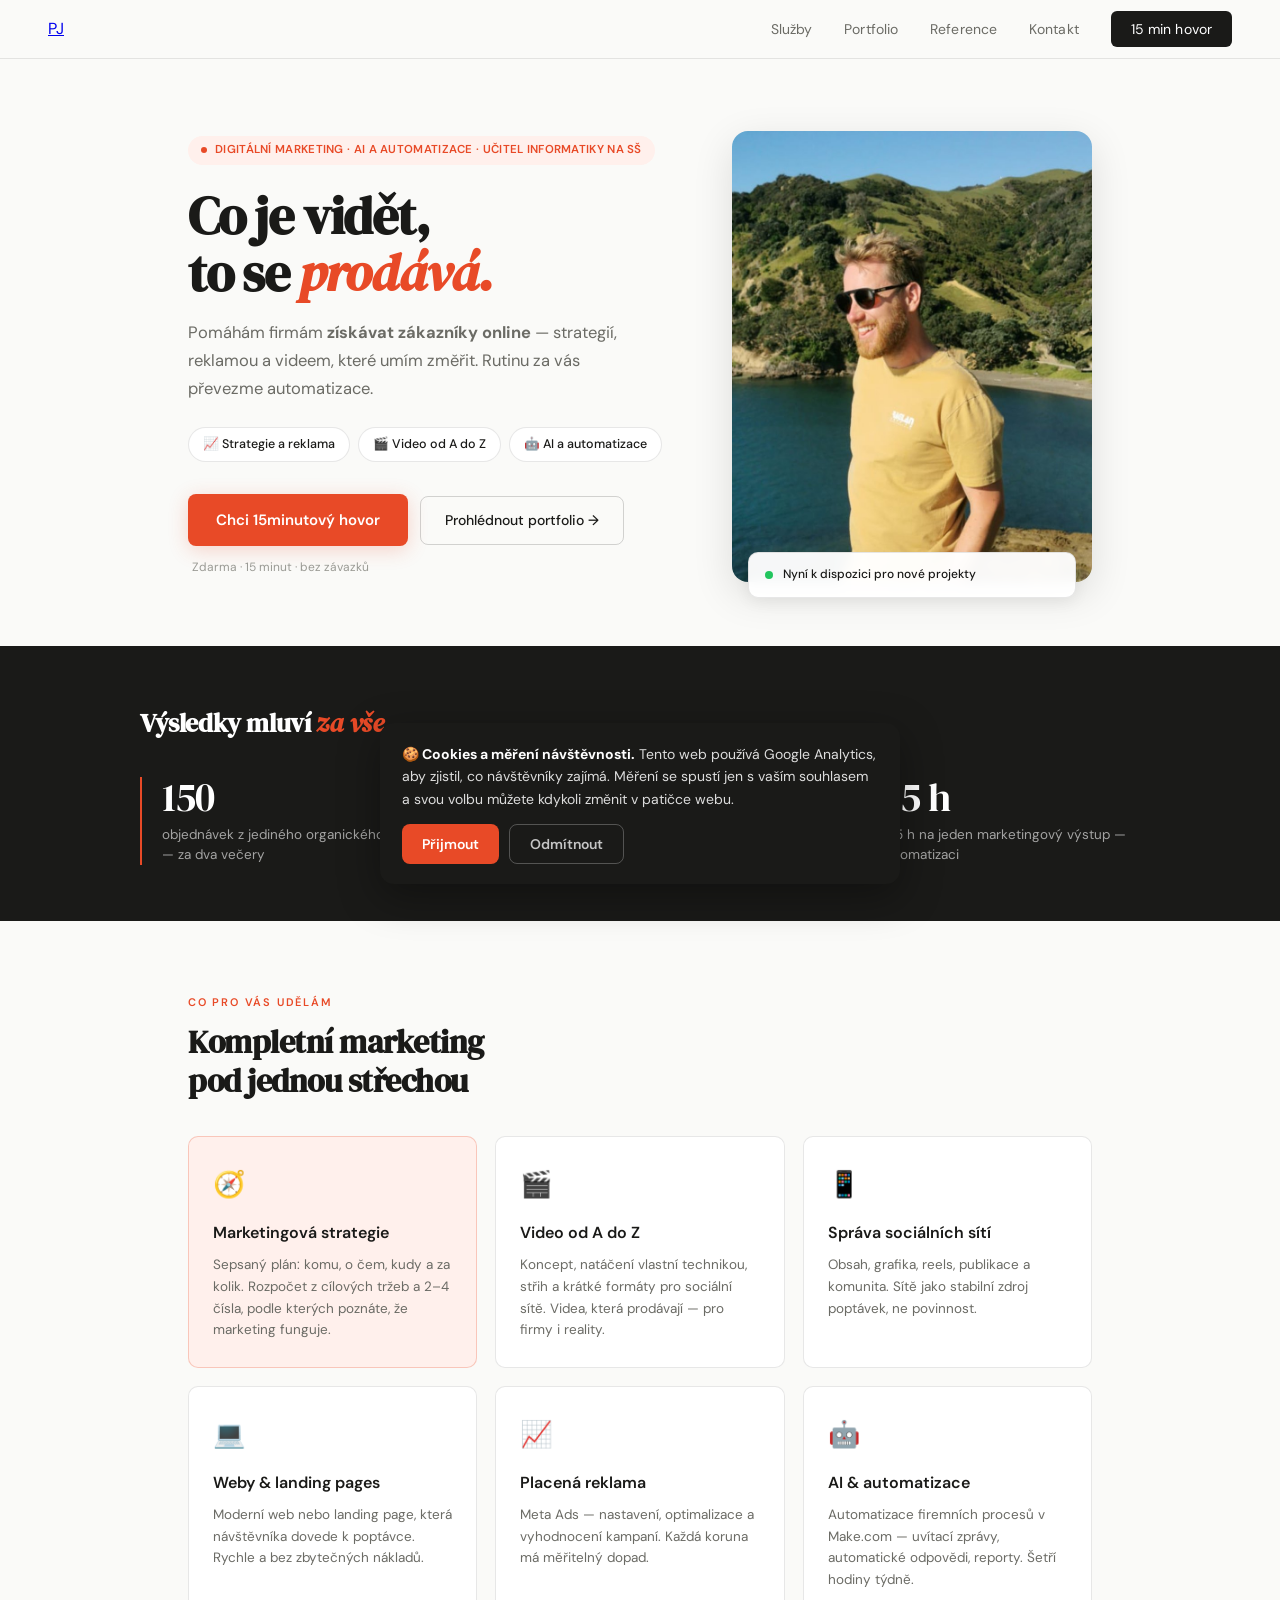
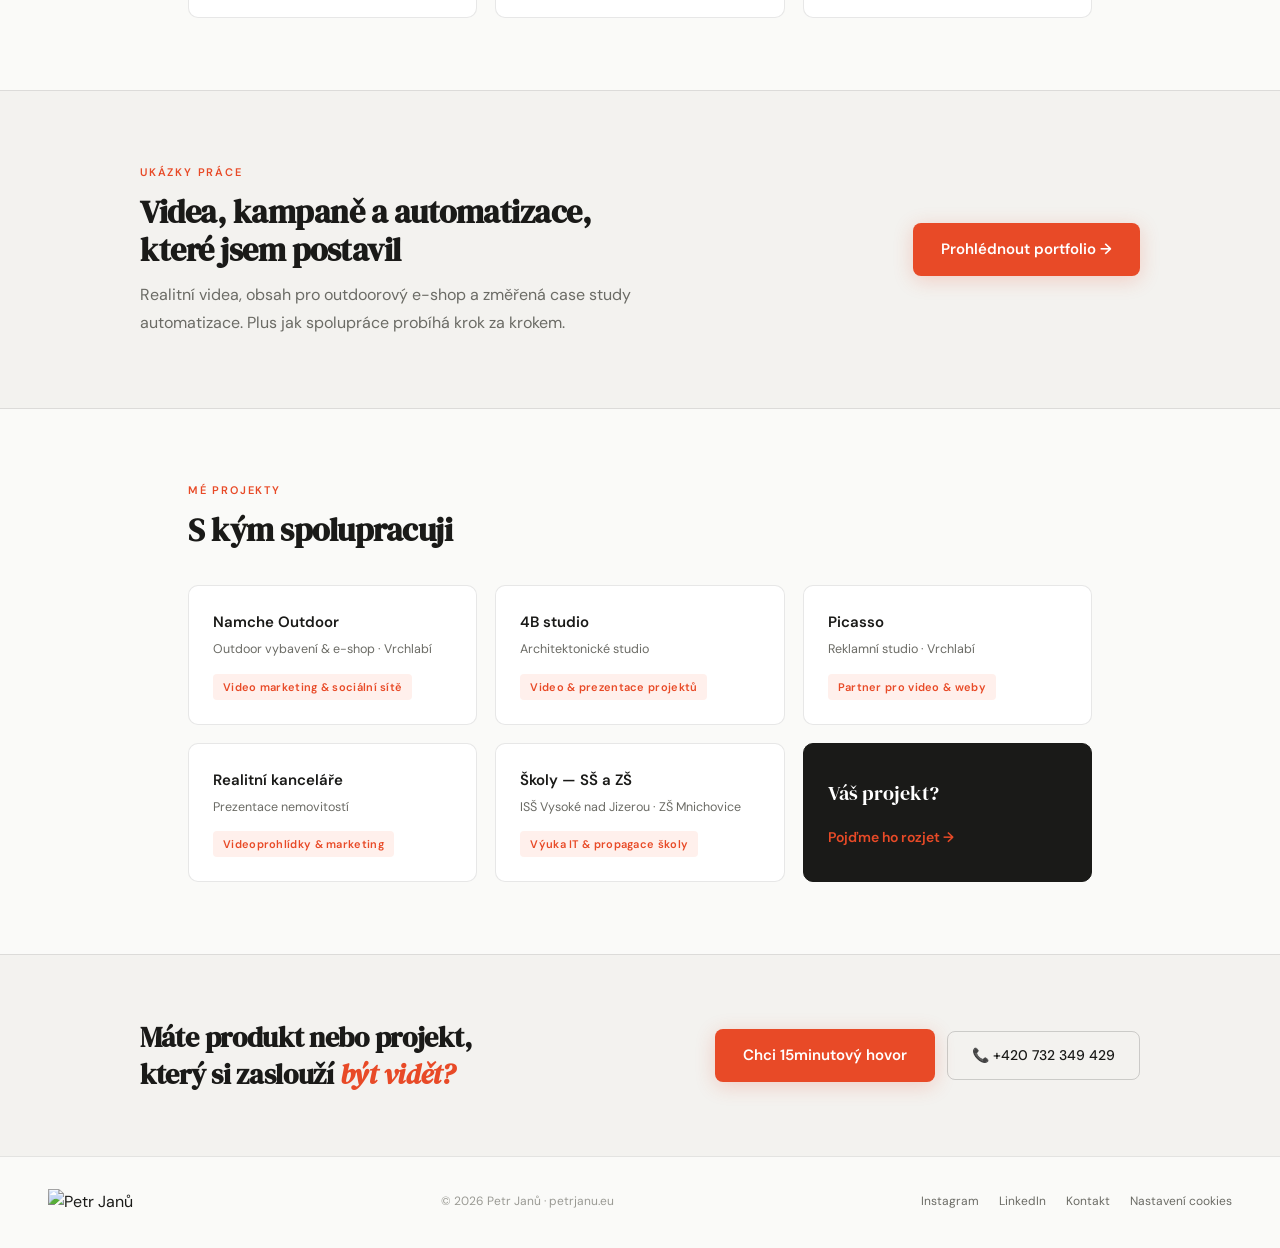
==== commit 4c92dd81: "Oprava: obnovena homepage v kořeni, souhlas s cookies v portfoliu Co-Authored-By: Claude Opus 5.5 <n" ====
--- a/index.html
+++ b/index.html
@@ -1,699 +1,671 @@
 <!DOCTYPE html>
 <html lang="cs">
 <head>
-<meta charset="UTF-8">
-<meta name="viewport" content="width=device-width, initial-scale=1.0">
-<title>Portfolio — MPJ Marketing Petr Janů</title>
-<meta name="description" content="Marketing, video a automatizace pro malé a střední firmy. Ukázky práce, metoda a cesta ke spolupráci — začíná 15minutovým hovorem.">
-<meta property="og:title" content="Portfolio — Petr Janů, marketing a video">
-<meta property="og:description" content="Ukázky práce, metoda a jak spolupráce probíhá. Začínáme 15minutovým hovorem zdarma.">
-<meta property="og:image" content="https://petrjanu.eu/portfolio/foto.jpg">
-<meta property="og:url" content="https://petrjanu.eu/portfolio/">
-<meta name="theme-color" content="#0f0e0d">
-<link rel="icon" href="favicon.png">
-<link rel="preconnect" href="https://fonts.googleapis.com">
-<link rel="preconnect" href="https://fonts.gstatic.com" crossorigin>
-<link href="https://fonts.googleapis.com/css2?family=DM+Sans:opsz,wght@9..40,400;9..40,500;9..40,600;9..40,700&family=DM+Serif+Display:ital@0;1&display=swap" rel="stylesheet">
-
-<!-- GA4 s Consent Mode: nic se neměří, dokud návštěvník nesouhlasí -->
-<script>
-  window.dataLayer = window.dataLayer || [];
-  function gtag(){dataLayer.push(arguments);}
-  gtag('consent','default',{analytics_storage:'denied',ad_storage:'denied',ad_user_data:'denied',ad_personalization:'denied'});
-  try{ if(localStorage.getItem('pj-cookie-consent')==='granted'){ gtag('consent','update',{analytics_storage:'granted'}); } }catch(e){}
-  gtag('js', new Date()); gtag('config','G-3505CZ2F2P');
-</script>
-<script async src="https://www.googletagmanager.com/gtag/js?id=G-3505CZ2F2P"></script>
-
-<style>
-:root{
-  --bg:#0f0e0d; --bg2:#171513; --card:#1c1a17; --line:#2c2925; --line2:#3a3631;
-  --ink:#f3efe8; --muted:#a8a197; --dim:#736d64;
-  --accent:#e84a27; --accent-soft:rgba(232,74,39,.12);
-  --r:14px; --max:1120px;
-}
-*{box-sizing:border-box;margin:0;padding:0}
-html{scroll-behavior:smooth}
-body{background:var(--bg);color:var(--ink);font-family:'DM Sans',system-ui,sans-serif;font-size:16px;line-height:1.6;-webkit-font-smoothing:antialiased;overflow-x:hidden}
-img{max-width:100%;display:block}
-a{color:inherit}
-.wrap{max-width:var(--max);margin:0 auto;padding:0 32px}
-.serif{font-family:'DM Serif Display',Georgia,serif;font-weight:400}
-.label{display:inline-block;font-size:12px;font-weight:600;letter-spacing:.14em;text-transform:uppercase;color:var(--accent);margin-bottom:18px}
-h2{font-family:'DM Serif Display',Georgia,serif;font-weight:400;font-size:clamp(34px,4.6vw,54px);line-height:1.05;letter-spacing:-.02em}
-h2 em,h1 em{font-style:italic;color:var(--accent)}
-.lead{color:var(--muted);font-size:18px;max-width:600px;margin-top:18px}
-section{padding:110px 0}
-
-/* buttons */
-.btn{display:inline-flex;align-items:center;gap:10px;font-weight:600;font-size:15.5px;text-decoration:none;border-radius:999px;padding:15px 26px;transition:transform .2s,background .2s,border-color .2s;cursor:pointer;border:0;font-family:inherit}
-.btn-primary{background:var(--accent);color:#fff}
-.btn-primary:hover{transform:translateY(-2px);background:#f25a37}
-.btn-ghost{border:1px solid var(--line2);color:var(--ink);background:transparent}
-.btn-ghost:hover{border-color:var(--ink)}
-.btn .arr{transition:transform .2s}
-.btn:hover .arr{transform:translateX(4px)}
-
-/* nav */
-nav{position:sticky;top:0;z-index:50;background:rgba(15,14,13,.82);backdrop-filter:blur(12px);-webkit-backdrop-filter:blur(12px);border-bottom:1px solid transparent;transition:border-color .3s}
-nav.scrolled{border-color:var(--line)}
-.nav-in{display:flex;align-items:center;justify-content:space-between;height:72px}
-.nav-logo{display:flex;align-items:center;gap:12px;text-decoration:none}
-.nav-logo img{height:38px;width:auto}
-.nav-logo span{font-size:13px;color:var(--muted);letter-spacing:.02em;border-left:1px solid var(--line2);padding-left:12px}
-.nav-links{display:flex;align-items:center;gap:30px;list-style:none}
-.nav-links a{text-decoration:none;font-size:14.5px;color:var(--muted);transition:color .2s}
-.nav-links a:hover{color:var(--ink)}
-.nav-links .btn{color:#fff;padding:10px 18px;font-size:14px}
-
-/* hero */
-.hero{padding:70px 0 0;position:relative}
-.hero-grid{display:grid;grid-template-columns:1.25fr .75fr;gap:56px;align-items:end}
-.avail{display:inline-flex;align-items:center;gap:9px;font-size:13px;color:var(--muted);border:1px solid var(--line);border-radius:999px;padding:6px 14px 6px 12px;margin-bottom:30px}
-.avail i{width:7px;height:7px;border-radius:50%;background:#3ccf6e;box-shadow:0 0 0 4px rgba(60,207,110,.15)}
-h1{font-family:'DM Serif Display',Georgia,serif;font-weight:400;font-size:clamp(46px,7.2vw,96px);line-height:.98;letter-spacing:-.03em}
-.hero p.sub{font-size:19px;color:var(--muted);max-width:540px;margin:28px 0 38px}
-.hero p.sub strong{color:var(--ink);font-weight:500}
-.cta-row{display:flex;flex-wrap:wrap;gap:12px;align-items:center}
-.cta-note{font-size:13px;color:var(--dim);margin-top:14px}
-.hero-photo{position:relative;align-self:stretch;display:flex;align-items:flex-end}
-.hero-photo img{width:100%;max-height:560px;object-fit:cover;object-position:top;border-radius:var(--r) var(--r) 0 0;
-  -webkit-mask-image:linear-gradient(to bottom,#000 70%,transparent 100%);mask-image:linear-gradient(to bottom,#000 70%,transparent 100%)}
-.hero-photo .tag{position:absolute;right:-28px;bottom:70px;background:var(--card);border:1px solid var(--line2);border-radius:12px;padding:12px 16px;font-size:13px;line-height:1.4;max-width:220px}
-.hero-photo .tag b{display:block;font-family:'DM Serif Display',serif;font-weight:400;font-size:26px;color:var(--accent);line-height:1}
-
-/* proof strip */
-.proof{border-top:1px solid var(--line);border-bottom:1px solid var(--line);background:var(--bg2)}
-.proof-grid{display:grid;grid-template-columns:repeat(4,1fr)}
-.proof-item{padding:34px 28px;border-right:1px solid var(--line)}
-.proof-item:last-child{border-right:0}
-.proof-item b{display:block;font-family:'DM Serif Display',serif;font-weight:400;font-size:42px;line-height:1;letter-spacing:-.02em;margin-bottom:10px}
-.proof-item b small{font-size:22px;color:var(--accent)}
-.proof-item span{font-size:14px;color:var(--muted);line-height:1.45;display:block}
-
-/* services */
-.svc-grid{display:grid;grid-template-columns:repeat(2,1fr);gap:1px;background:var(--line);border:1px solid var(--line);border-radius:var(--r);overflow:hidden;margin-top:56px}
-.svc{background:var(--bg);padding:38px 36px 40px;position:relative;transition:background .25s}
-.svc:hover{background:var(--bg2)}
-.svc .num{font-family:'DM Serif Display',serif;font-size:15px;color:var(--dim);margin-bottom:22px}
-.svc h3{font-family:'DM Serif Display',serif;font-weight:400;font-size:30px;line-height:1.1;margin-bottom:12px}
-.svc p{color:var(--muted);font-size:15.5px;max-width:440px}
-.svc ul{list-style:none;margin-top:20px;display:flex;flex-wrap:wrap;gap:8px}
-.svc li{font-size:12.5px;border:1px solid var(--line2);border-radius:999px;padding:4px 11px;color:var(--muted)}
-.svc.core{background:linear-gradient(160deg,rgba(232,74,39,.10),transparent 55%) ,var(--bg)}
-.svc.core .badge{position:absolute;top:34px;right:34px;font-size:11px;font-weight:700;letter-spacing:.1em;text-transform:uppercase;color:var(--accent)}
-
-/* portfolio */
-.pf-head{display:flex;justify-content:space-between;align-items:flex-end;gap:32px;flex-wrap:wrap}
-.filters{display:flex;gap:8px;flex-wrap:wrap}
-.filters button{font-family:inherit;font-size:14px;color:var(--muted);background:transparent;border:1px solid var(--line2);border-radius:999px;padding:8px 16px;cursor:pointer;transition:all .2s}
-.filters button:hover{color:var(--ink)}
-.filters button.on{background:var(--ink);color:var(--bg);border-color:var(--ink)}
-.pf-grid{display:grid;grid-template-columns:repeat(3,1fr);gap:20px;margin-top:44px}
-.pf{background:var(--card);border:1px solid var(--line);border-radius:var(--r);overflow:hidden;display:flex;flex-direction:column;transition:transform .25s,border-color .25s;cursor:pointer;text-align:left;font-family:inherit;color:inherit;padding:0}
-.pf:hover{transform:translateY(-4px);border-color:var(--line2)}
-.pf.hide{display:none}
-.pf .thumb{aspect-ratio:4/5;position:relative;background:linear-gradient(150deg,#2a201b,#141210);overflow:hidden}
-.pf .thumb img{width:100%;height:100%;object-fit:cover;transition:transform .5s}
-.pf:hover .thumb img{transform:scale(1.04)}
-.pf .thumb .play{position:absolute;inset:0;display:grid;place-items:center}
-.pf .thumb .play i{width:58px;height:58px;border-radius:50%;background:rgba(232,74,39,.92);display:grid;place-items:center;transition:transform .25s}
-.pf:hover .thumb .play i{transform:scale(1.1)}
-.pf .thumb .play i::after{content:'';border-left:15px solid #fff;border-top:9px solid transparent;border-bottom:9px solid transparent;margin-left:4px}
-.pf .thumb .fallback{position:absolute;inset:0;display:flex;align-items:flex-end;padding:22px;font-family:'DM Serif Display',serif;font-size:26px;line-height:1.1;color:rgba(243,239,232,.25)}
-.pf .meta{padding:18px 20px 22px}
-.pf .meta small{font-size:12px;letter-spacing:.08em;text-transform:uppercase;color:var(--accent);font-weight:600}
-.pf .meta h4{font-size:17px;font-weight:600;margin:6px 0 4px;line-height:1.3}
-.pf .meta p{font-size:14px;color:var(--muted);line-height:1.5}
-
-/* case study cards (automation/web) */
-.case{grid-column:span 3;display:grid;grid-template-columns:1.1fr .9fr;cursor:default;background:var(--bg2)}
-.case:hover{transform:none}
-.case .c-body{padding:40px 40px 38px}
-.case .c-body small{font-size:12px;letter-spacing:.08em;text-transform:uppercase;color:var(--accent);font-weight:600}
-.case h3{font-family:'DM Serif Display',serif;font-weight:400;font-size:34px;line-height:1.1;margin:10px 0 14px}
-.case p{color:var(--muted);font-size:15.5px;margin-bottom:12px}
-.flow{display:flex;flex-wrap:wrap;align-items:center;gap:8px;margin:20px 0 4px;font-size:13px}
-.flow span{border:1px solid var(--line2);border-radius:8px;padding:6px 10px;background:var(--bg)}
-.flow em{font-style:normal;color:var(--dim)}
-.c-nums{border-left:1px solid var(--line);display:grid;grid-template-rows:repeat(3,1fr)}
-.c-nums div{padding:24px 32px;border-bottom:1px solid var(--line);display:flex;flex-direction:column;justify-content:center}
-.c-nums div:last-child{border-bottom:0}
-.c-nums b{font-family:'DM Serif Display',serif;font-weight:400;font-size:40px;line-height:1}
-.c-nums b.acc{color:var(--accent)}
-.c-nums span{font-size:13.5px;color:var(--muted);margin-top:6px}
-.c-note{font-size:12.5px;color:var(--dim);margin-top:14px}
-.case-sm{grid-column:span 1.5}
-.pf-pair{grid-column:span 3;display:grid;grid-template-columns:1fr 1fr;gap:20px}
-.mini{background:var(--bg2);border:1px solid var(--line);border-radius:var(--r);padding:32px 32px 34px}
-.mini.hide{display:none}
-.mini small{font-size:12px;letter-spacing:.08em;text-transform:uppercase;color:var(--accent);font-weight:600}
-.mini h3{font-family:'DM Serif Display',serif;font-weight:400;font-size:27px;line-height:1.15;margin:10px 0 12px}
-.mini p{color:var(--muted);font-size:15px}
-.mini a.lnk{display:inline-block;margin-top:16px;font-size:14.5px;font-weight:600;color:var(--ink);text-decoration:none;border-bottom:1px solid var(--accent);padding-bottom:2px}
-
-/* method */
-.method{background:var(--bg2);border-top:1px solid var(--line);border-bottom:1px solid var(--line)}
-.m-grid{display:grid;grid-template-columns:.8fr 1.2fr;gap:70px;align-items:start}
-.m-grid .sticky{position:sticky;top:110px}
-.m-list{border-top:1px solid var(--line2)}
-.m-item{border-bottom:1px solid var(--line2);padding:30px 0;display:grid;grid-template-columns:60px 1fr;gap:10px}
-.m-item .n{font-family:'DM Serif Display',serif;font-size:20px;color:var(--accent)}
-.m-item h3{font-size:21px;font-weight:600;line-height:1.3;margin-bottom:8px}
-.m-item p{color:var(--muted);font-size:15.5px}
-.m-item .src{display:inline-block;margin-top:12px;font-size:12.5px;color:var(--dim)}
-.m-foot{margin-top:28px;font-size:14px;color:var(--dim)}
-
-/* process / funnel */
-.steps{display:grid;grid-template-columns:repeat(4,1fr);gap:0;margin-top:60px;position:relative}
-.step{padding:0 24px 0 0;position:relative}
-.step .dot{width:44px;height:44px;border-radius:50%;border:1px solid var(--line2);display:grid;place-items:center;font-family:'DM Serif Display',serif;font-size:18px;background:var(--bg);position:relative;z-index:1;margin-bottom:24px}
-.step.free .dot{border-color:var(--accent);color:var(--accent)}
-.step.paid .dot{background:var(--accent);border-color:var(--accent);color:#fff}
-.steps::before{content:'';position:absolute;top:22px;left:22px;right:24%;height:1px;background:var(--line2)}
-.step h3{font-size:19px;font-weight:600;margin-bottom:6px}
-.step .when{font-size:13px;color:var(--accent);font-weight:600;margin-bottom:10px;display:block}
-.step p{font-size:14.5px;color:var(--muted);line-height:1.55}
-
-.offer{display:grid;grid-template-columns:1fr 1fr;gap:20px;margin-top:70px}
-.o-card{border:1px solid var(--line2);border-radius:var(--r);padding:40px;display:flex;flex-direction:column}
-.o-card.hot{background:var(--accent);border-color:var(--accent);color:#fff}
-.o-card small{font-size:12px;letter-spacing:.1em;text-transform:uppercase;font-weight:700;opacity:.8}
-.o-card h3{font-family:'DM Serif Display',serif;font-weight:400;font-size:36px;line-height:1.08;margin:12px 0 6px}
-.o-card .price{font-family:'DM Serif Display',serif;font-size:22px;margin-bottom:18px}
-.o-card ul{list-style:none;margin:6px 0 30px;flex:1}
-.o-card li{padding:9px 0 9px 26px;position:relative;font-size:15px;border-bottom:1px solid rgba(255,255,255,.12)}
-.o-card:not(.hot) li{border-color:var(--line);color:var(--muted)}
-.o-card li::before{content:'';position:absolute;left:2px;top:17px;width:12px;height:6px;border-left:2px solid currentColor;border-bottom:2px solid currentColor;transform:rotate(-45deg)}
-.o-card.hot li::before{color:#fff}
-.o-card:not(.hot) li::before{color:var(--accent)}
-.o-card.hot .btn{background:var(--bg);color:var(--ink)}
-.o-card.hot .btn:hover{background:#000}
-.o-card .fine{font-size:13px;margin-top:14px;opacity:.75}
-
-/* fit */
-.fit{display:grid;grid-template-columns:1fr 1fr;gap:20px;margin-top:50px}
-.fit div{border:1px solid var(--line);border-radius:var(--r);padding:32px 34px}
-.fit h3{font-size:18px;font-weight:600;margin-bottom:14px;display:flex;gap:10px;align-items:center}
-.fit h3 i{font-style:normal;width:26px;height:26px;border-radius:50%;display:grid;place-items:center;font-size:14px}
-.fit .yes h3 i{background:rgba(60,207,110,.15);color:#3ccf6e}
-.fit .no h3 i{background:var(--accent-soft);color:var(--accent)}
-.fit ul{list-style:none}
-.fit li{padding:8px 0;color:var(--muted);font-size:15px;border-bottom:1px solid var(--line)}
-.fit li:last-child{border-bottom:0}
-
-/* faq */
-.faq-grid{display:grid;grid-template-columns:.8fr 1.2fr;gap:70px}
-details{border-bottom:1px solid var(--line2)}
-details:first-child{border-top:1px solid var(--line2)}
-summary{list-style:none;cursor:pointer;padding:24px 40px 24px 0;font-size:18px;font-weight:500;position:relative}
-summary::-webkit-details-marker{display:none}
-summary::after{content:'+';position:absolute;right:4px;top:18px;font-size:26px;color:var(--accent);font-weight:300;transition:transform .25s}
-details[open] summary::after{transform:rotate(45deg)}
-details p{color:var(--muted);padding:0 40px 24px 0;font-size:15.5px}
-
-/* final cta */
-.final{text-align:center;padding:130px 0;position:relative;overflow:hidden}
-.final::before{content:'';position:absolute;left:50%;top:50%;width:760px;height:760px;transform:translate(-50%,-50%);background:radial-gradient(circle,rgba(232,74,39,.16),transparent 62%);pointer-events:none}
-.final h2{font-size:clamp(40px,6vw,76px);max-width:820px;margin:0 auto;position:relative}
-.final p{color:var(--muted);font-size:18px;margin:22px auto 38px;max-width:520px;position:relative}
-.final .cta-row{justify-content:center;position:relative}
-
-footer{border-top:1px solid var(--line);padding:40px 0;font-size:14px;color:var(--dim)}
-.f-in{display:flex;justify-content:space-between;align-items:center;gap:20px;flex-wrap:wrap}
-footer a{color:var(--muted);text-decoration:none}
-footer a:hover{color:var(--ink)}
-.f-links{display:flex;gap:22px;flex-wrap:wrap}
-
-/* modal */
-.modal{position:fixed;inset:0;z-index:100;background:rgba(0,0,0,.88);display:none;align-items:center;justify-content:center;padding:24px}
-.modal.open{display:flex}
-.modal-box{width:min(420px,100%);aspect-ratio:9/16;max-height:86vh;background:#000;border-radius:12px;overflow:hidden;position:relative}
-.modal-box.wide{width:min(1000px,100%);aspect-ratio:16/9}
-.modal iframe{width:100%;height:100%;border:0}
-.modal-close{position:absolute;top:18px;right:22px;background:none;border:0;color:#fff;font-size:34px;cursor:pointer;line-height:1}
-.modal-cap{position:absolute;left:0;right:0;bottom:22px;text-align:center;color:var(--muted);font-size:14px}
-
-/* consent */
-.consent{position:fixed;left:20px;bottom:20px;z-index:90;max-width:380px;background:var(--card);border:1px solid var(--line2);border-radius:12px;padding:18px 20px;font-size:13.5px;color:var(--muted);display:none;box-shadow:0 12px 40px rgba(0,0,0,.4)}
-.consent.show{display:block}
-.consent div{display:flex;gap:8px;margin-top:12px}
-.consent button{font-family:inherit;font-size:13px;font-weight:600;border-radius:999px;padding:8px 14px;cursor:pointer;border:1px solid var(--line2);background:transparent;color:var(--ink)}
-.consent button.ok{background:var(--ink);color:var(--bg);border-color:var(--ink)}
-
-/* reveal */
-.rv{opacity:0;transform:translateY(24px);transition:opacity .8s ease,transform .8s ease}
-.rv.in{opacity:1;transform:none}
-@media (prefers-reduced-motion:reduce){.rv{opacity:1;transform:none;transition:none}html{scroll-behavior:auto}}
-
-/* responsive */
-@media (max-width:960px){
-  .hero-grid{grid-template-columns:1fr}
-  .hero-photo{max-width:420px;margin:0 auto}
-  .hero-photo .tag{right:0}
-  .proof-grid{grid-template-columns:1fr 1fr}
-  .proof-item:nth-child(2){border-right:0}
-  .proof-item:nth-child(-n+2){border-bottom:1px solid var(--line)}
-  .pf-grid{grid-template-columns:1fr 1fr}
-  .case,.pf-pair{grid-column:span 2}
-  .case{grid-template-columns:1fr}
-  .c-nums{border-left:0;border-top:1px solid var(--line);grid-template-rows:none;grid-template-columns:repeat(3,1fr)}
-  .c-nums div{border-bottom:0;border-right:1px solid var(--line);padding:22px 20px}
-  .c-nums div:last-child{border-right:0}
-  .m-grid,.faq-grid{grid-template-columns:1fr;gap:40px}
-  .m-grid .sticky{position:static}
-  .steps{grid-template-columns:1fr 1fr;row-gap:44px}
-  .steps::before{display:none}
-}
-@media (max-width:680px){
-  .wrap{padding:0 16px}
-  section{padding:80px 0}
-  .nav-links li:not(.keep){display:none}
-  .nav-logo span{display:none}
-  .svc-grid,.offer,.fit,.pf-pair{grid-template-columns:1fr}
-  .svc{padding:30px 24px}
-  .svc.core .badge{position:static;display:block;margin-bottom:10px}
-  .pf-grid{grid-template-columns:1fr 1fr;gap:12px}
-  .pf .meta{padding:14px 14px 16px}
-  .pf .meta p{display:none}
-  .case .c-body{padding:28px 22px}
-  .c-nums{grid-template-columns:1fr}
-  .c-nums div{border-right:0;border-bottom:1px solid var(--line)}
-  .steps{grid-template-columns:1fr}
-  .o-card{padding:30px 24px}
-  .proof-item{padding:26px 18px}
-  .proof-item b{font-size:34px}
-  .consent{left:12px;right:12px;bottom:12px;max-width:none}
-}
-</style>
+  <meta charset="UTF-8">
+
+  <!-- Cookie lišta + Google Analytics (spustí se až po souhlasu) -->
+  <script src="cookies.js" defer></script>
+
+  <meta name="viewport" content="width=device-width, initial-scale=1.0">
+  <meta name="description" content="Petr Janů — Co je vidět, to se prodává. Digitální marketing, video a AI automatizace pro firmy. Strategie, reklama, sociální sítě, weby.">
+  <title>Petr Janů — Digitální marketing, video a AI automatizace</title>
+
+  <!-- Open Graph — náhled při sdílení odkazu -->
+  <meta property="og:title" content="Petr Janů — Co je vidět, to se prodává.">
+  <meta property="og:description" content="Digitální marketing, video a AI automatizace pro firmy. Strategie, reklama, sociální sítě, weby.">
+  <meta property="og:image" content="https://petrjanu.eu/og-banner.jpg">
+  <meta property="og:url" content="https://petrjanu.eu">
+  <meta property="og:type" content="website">
+  <link rel="stylesheet" href="style.css">
+  <style>
+    /* ---- HERO ---- */
+    .hero {
+      max-width: 1000px;
+      margin: 0 auto;
+      padding: 72px 48px 64px;
+      display: grid;
+      grid-template-columns: 1.15fr 0.85fr;
+      gap: 56px;
+      align-items: center;
+    }
+
+    .hero-tag {
+      display: inline-flex;
+      align-items: center;
+      gap: 8px;
+      background: var(--accent-light);
+      color: var(--accent);
+      font-size: 11.5px;
+      font-weight: 600;
+      letter-spacing: 0.3px;
+      padding: 5px 13px;
+      border-radius: 20px;
+      margin-bottom: 22px;
+      text-transform: uppercase;
+      white-space: nowrap;
+    }
+
+    .hero-tag::before {
+      content: '';
+      width: 6px;
+      height: 6px;
+      background: var(--accent);
+      border-radius: 50%;
+      display: block;
+      animation: blink 1.8s ease-in-out infinite;
+    }
+
+    @keyframes blink {
+      0%,100%{opacity:1} 50%{opacity:.35}
+    }
+
+    h1 {
+      font-family: 'DM Serif Display', serif;
+      font-size: 52px;
+      line-height: 1.1;
+      letter-spacing: -1.2px;
+      color: var(--ink);
+      margin-bottom: 18px;
+    }
+
+    h1 em {
+      font-style: italic;
+      color: var(--accent);
+    }
+
+    .hero-perex {
+      font-size: 16.5px;
+      color: var(--muted);
+      line-height: 1.7;
+      margin-bottom: 24px;
+      max-width: 460px;
+    }
+
+    .hero-chips {
+      display: flex;
+      flex-wrap: wrap;
+      gap: 8px;
+      margin-bottom: 32px;
+    }
+
+    .hero-chip {
+      background: var(--card);
+      border: 1px solid var(--border);
+      border-radius: 20px;
+      padding: 6px 14px;
+      font-size: 12.5px;
+      color: var(--ink);
+      font-weight: 500;
+    }
+
+    .cta-group {
+      display: flex;
+      flex-direction: column;
+      gap: 12px;
+      align-items: flex-start;
+    }
+
+    .cta-sub {
+      font-size: 12px;
+      color: var(--light);
+      margin-left: 4px;
+    }
+
+    /* ---- HERO PHOTO ---- */
+    .hero-visual {
+      position: relative;
+      display: flex;
+      align-items: center;
+      justify-content: center;
+    }
+
+    .hero-photo-wrap {
+      border-radius: var(--radius-lg);
+      overflow: hidden;
+      width: 100%;
+      max-width: 400px;
+      aspect-ratio: 4/5;
+      position: relative;
+      box-shadow: 0 12px 40px rgba(0,0,0,0.12);
+    }
+
+    .hero-photo-wrap img {
+      width: 100%;
+      height: 100%;
+      object-fit: cover;
+      object-position: center top;
+      display: block;
+    }
+
+    .hero-badge {
+      position: absolute;
+      bottom: -16px;
+      left: 16px;
+      right: 16px;
+      background: rgba(255,255,255,0.96);
+      backdrop-filter: blur(6px);
+      border-radius: 10px;
+      padding: 12px 16px;
+      display: flex;
+      align-items: center;
+      gap: 10px;
+      border: 1px solid var(--border);
+      box-shadow: 0 4px 16px rgba(0,0,0,0.06);
+    }
+
+    .badge-dot {
+      width: 8px;
+      height: 8px;
+      background: #22c55e;
+      border-radius: 50%;
+      flex-shrink: 0;
+      animation: blink 2s ease-in-out infinite;
+    }
+
+    .badge-text {
+      font-size: 12px;
+      color: var(--ink);
+      font-weight: 500;
+    }
+
+    /* ---- NUMBERS STRIP ---- */
+    .numbers-section {
+      background: var(--ink);
+      padding: 56px 48px;
+    }
+
+    .numbers-inner {
+      max-width: 1000px;
+      margin: 0 auto;
+    }
+
+    .numbers-heading {
+      font-family: 'DM Serif Display', serif;
+      font-size: 26px;
+      color: #fff;
+      letter-spacing: -0.4px;
+      margin-bottom: 32px;
+    }
+
+    .numbers-heading em {
+      font-style: italic;
+      color: var(--accent);
+    }
+
+    .numbers-grid {
+      display: grid;
+      grid-template-columns: repeat(3, 1fr);
+      gap: 32px;
+    }
+
+    .number-item {
+      border-left: 2px solid var(--accent);
+      padding-left: 20px;
+    }
+
+    .number-value {
+      font-family: 'DM Serif Display', serif;
+      font-size: 40px;
+      color: #fff;
+      line-height: 1;
+      margin-bottom: 8px;
+      letter-spacing: -1px;
+    }
+
+    .number-label {
+      font-size: 13.5px;
+      color: rgba(255,255,255,0.6);
+      line-height: 1.5;
+    }
+
+    /* ---- SERVICES ---- */
+    .services-section {
+      max-width: 1000px;
+      margin: 0 auto;
+      padding: 72px 48px;
+    }
+
+    .services-section h2,
+    .ref-section h2 {
+      font-family: 'DM Serif Display', serif;
+      font-size: 32px;
+      color: var(--ink);
+      letter-spacing: -0.5px;
+      line-height: 1.2;
+      margin-bottom: 36px;
+    }
+
+    .services-grid {
+      display: grid;
+      grid-template-columns: repeat(3, 1fr);
+      gap: 18px;
+    }
+
+    .service-card {
+      background: var(--card);
+      border: 1px solid var(--border);
+      border-radius: var(--radius);
+      padding: 26px 24px;
+      transition: border-color .2s, transform .2s, box-shadow .2s;
+    }
+
+    .service-card:hover {
+      border-color: var(--accent);
+      transform: translateY(-3px);
+      box-shadow: 0 8px 24px rgba(232,74,39,0.08);
+    }
+
+    .service-icon {
+      font-size: 26px;
+      margin-bottom: 14px;
+      display: block;
+    }
+
+    .service-title {
+      font-size: 16px;
+      font-weight: 600;
+      color: var(--ink);
+      margin-bottom: 8px;
+    }
+
+    .service-desc {
+      font-size: 13.5px;
+      color: var(--muted);
+      line-height: 1.6;
+    }
+
+    .service-card.highlight {
+      background: var(--accent-light);
+      border-color: rgba(232,74,39,0.25);
+    }
+
+    /* ---- PORTFOLIO (aktivujeme po výběru videí) ---- */
+    .portfolio-section {
+      background: var(--bg2);
+      border-top: 1px solid var(--border);
+      border-bottom: 1px solid var(--border);
+      padding: 72px 48px;
+    }
+
+    .portfolio-inner {
+      max-width: 1000px;
+      margin: 0 auto;
+    }
+
+    .portfolio-inner h2 {
+      font-family: 'DM Serif Display', serif;
+      font-size: 32px;
+      color: var(--ink);
+      letter-spacing: -0.5px;
+      margin-bottom: 36px;
+    }
+
+    .portfolio-grid {
+      display: grid;
+      grid-template-columns: repeat(3, 1fr);
+      gap: 18px;
+    }
+
+    .portfolio-item {
+      border-radius: var(--radius);
+      overflow: hidden;
+      background: #000;
+      aspect-ratio: 9/16;
+      position: relative;
+    }
+
+    .portfolio-item video,
+    .portfolio-item iframe {
+      width: 100%;
+      height: 100%;
+      display: block;
+      border: 0;
+    }
+
+    /* ---- REFERENCES ---- */
+    .ref-section {
+      max-width: 1000px;
+      margin: 0 auto;
+      padding: 72px 48px;
+    }
+
+    .ref-grid {
+      display: grid;
+      grid-template-columns: repeat(3, 1fr);
+      gap: 18px;
+    }
+
+    .ref-card {
+      background: var(--card);
+      border: 1px solid var(--border);
+      border-radius: var(--radius);
+      padding: 24px;
+      transition: border-color .2s, transform .2s, box-shadow .2s;
+    }
+
+    .ref-card:hover {
+      border-color: var(--accent);
+      transform: translateY(-3px);
+      box-shadow: 0 8px 24px rgba(232,74,39,0.08);
+    }
+
+    .ref-name {
+      font-size: 15px;
+      font-weight: 600;
+      color: var(--ink);
+      margin-bottom: 4px;
+    }
+
+    .ref-type {
+      font-size: 12.5px;
+      color: var(--muted);
+    }
+
+    .ref-pill {
+      display: inline-block;
+      margin-top: 14px;
+      background: var(--accent-light);
+      color: var(--accent);
+      font-size: 11px;
+      font-weight: 600;
+      padding: 4px 10px;
+      border-radius: 4px;
+      letter-spacing: 0.3px;
+    }
+
+    .ref-card.cta-card {
+      background: var(--ink);
+      border-color: var(--ink);
+      display: flex;
+      flex-direction: column;
+      justify-content: center;
+      align-items: flex-start;
+      gap: 12px;
+    }
+
+    .ref-card.cta-card .ref-name {
+      color: #fff;
+      font-family: 'DM Serif Display', serif;
+      font-size: 20px;
+      font-weight: 400;
+    }
+
+    .ref-card.cta-card a {
+      color: var(--accent);
+      font-size: 14px;
+      font-weight: 600;
+      text-decoration: none;
+    }
+
+    /* ---- CTA BANNER ---- */
+    .cta-banner {
+      background: var(--bg2);
+      border-top: 1px solid var(--border);
+      padding: 64px 48px;
+    }
+
+    .cta-banner-inner {
+      max-width: 1000px;
+      margin: 0 auto;
+      display: flex;
+      align-items: center;
+      justify-content: space-between;
+      gap: 32px;
+      flex-wrap: wrap;
+    }
+
+    .cta-banner h2 {
+      font-family: 'DM Serif Display', serif;
+      font-size: 28px;
+      color: var(--ink);
+      letter-spacing: -0.3px;
+      max-width: 520px;
+      line-height: 1.3;
+    }
+
+    .cta-banner h2 em {
+      font-style: italic;
+      color: var(--accent);
+    }
+
+    /* ---- RESPONSIVE ---- */
+    @media (max-width: 768px) {
+      .hero {
+        grid-template-columns: 1fr;
+        padding: 40px 20px 40px;
+        gap: 40px;
+      }
+
+      h1 { font-size: 38px; }
+      .hero-tag { white-space: normal; line-height: 1.5; }
+
+      .hero-photo-wrap { max-width: 320px; margin: 0 auto; }
+
+      .numbers-section { padding: 40px 20px; }
+      .numbers-grid { grid-template-columns: 1fr; gap: 24px; }
+
+      .services-section { padding: 48px 20px; }
+      .services-grid { grid-template-columns: 1fr; }
+
+      .portfolio-section { padding: 48px 20px; }
+      .portfolio-grid { grid-template-columns: 1fr; }
+
+      .ref-section { padding: 48px 20px; }
+      .ref-grid { grid-template-columns: 1fr; }
+
+      .cta-banner { padding: 48px 20px; }
+      .cta-banner-inner { flex-direction: column; align-items: flex-start; }
+    }
+  </style>
 </head>
 <body>
 
-<!-- ============================================================
-     NASTAVENÍ — měníš jen tady
-     ============================================================ -->
+<!-- NAV -->
+<nav>
+  <a href="index.html" class="nav-logo">
+    <img src="Logo-pj.png" alt="Petr Janů" onerror="this.style.display='none'; this.nextElementSibling.style.display='flex'">
+    <span class="nav-logo-text" style="display:none;">PJ</span>
+  </a>
+  <button class="hamburger" onclick="toggleMenu()" aria-label="Menu">
+    <span></span><span></span><span></span>
+  </button>
+  <ul class="nav-links" id="navLinks">
+    <li><a href="#sluzby">Služby</a></li>
+    <li><a href="portfolio/">Portfolio</a></li>
+    <li><a href="#reference">Reference</a></li>
+    <li><a href="kontakt.html">Kontakt</a></li>
+    <li><a href="https://calendar.app.google/1KNnsVVf19nxUELM6" target="_blank" rel="noopener" class="nav-cta">15 min hovor</a></li>
+  </ul>
+</nav>
+
+<!-- HERO -->
+<section class="hero">
+  <div class="hero-left">
+    <div class="hero-tag">Digitální marketing · AI a automatizace · Učitel informatiky na SŠ</div>
+    <h1>Co je vidět,<br>to se <em>prodává.</em></h1>
+    <p class="hero-perex">
+      Pomáhám firmám <strong>získávat zákazníky online</strong> — strategií, reklamou a videem, které umím změřit. Rutinu za vás převezme automatizace.
+    </p>
+    <div class="hero-chips">
+      <span class="hero-chip">📈 Strategie a reklama</span>
+      <span class="hero-chip">🎬 Video od A do Z</span>
+      <span class="hero-chip">🤖 AI a automatizace</span>
+    </div>
+    <div class="cta-group">
+      <div style="display:flex; gap:12px; flex-wrap:wrap; align-items:center;">
+        <a class="btn-primary" href="https://calendar.app.google/1KNnsVVf19nxUELM6" target="_blank" rel="noopener">Chci 15minutový hovor</a>
+        <a class="btn-outline" href="portfolio/">Prohlédnout portfolio →</a>
+      </div>
+      <span class="cta-sub">Zdarma · 15 minut · bez závazků</span>
+    </div>
+  </div>
+
+  <div class="hero-visual">
+    <div class="hero-photo-wrap">
+      <img src="foto-hero.jpg" alt="Petr Janů — specialista na digitální marketing">
+    </div>
+    <div class="hero-badge">
+      <div class="badge-dot"></div>
+      <div class="badge-text">Nyní k dispozici pro nové projekty</div>
+    </div>
+  </div>
+</section>
+
+<!-- NUMBERS -->
+<section class="numbers-section">
+  <div class="numbers-inner">
+    <h2 class="numbers-heading">Výsledky mluví <em>za vše.</em></h2>
+    <div class="numbers-grid">
+      <div class="number-item">
+        <div class="number-value">150</div>
+        <div class="number-label">objednávek z jediného organického příspěvku — za dva večery</div>
+      </div>
+      <div class="number-item">
+        <div class="number-value">28×</div>
+        <div class="number-label">větší dosah díky placené propagaci: z 5 400 na 150 000 zhlédnutí</div>
+      </div>
+      <div class="number-item">
+        <div class="number-value">0,25 h</div>
+        <div class="number-label">místo 1,5 h na jeden marketingový výstup — díky automatizaci</div>
+      </div>
+    </div>
+  </div>
+</section>
+
+<!-- SERVICES -->
+<section class="services-section" id="sluzby">
+  <span class="section-label">Co pro vás udělám</span>
+  <h2>Kompletní marketing<br>pod jednou střechou</h2>
+
+  <div class="services-grid">
+    <div class="service-card highlight">
+      <span class="service-icon">🧭</span>
+      <div class="service-title">Marketingová strategie</div>
+      <div class="service-desc">Sepsaný plán: komu, o čem, kudy a za kolik. Rozpočet z cílových tržeb a 2–4 čísla, podle kterých poznáte, že marketing funguje.</div>
+    </div>
+    <div class="service-card">
+      <span class="service-icon">🎬</span>
+      <div class="service-title">Video od A do Z</div>
+      <div class="service-desc">Koncept, natáčení vlastní technikou, střih a krátké formáty pro sociální sítě. Videa, která prodávají — pro firmy i reality.</div>
+    </div>
+    <div class="service-card">
+      <span class="service-icon">📱</span>
+      <div class="service-title">Správa sociálních sítí</div>
+      <div class="service-desc">Obsah, grafika, reels, publikace a komunita. Sítě jako stabilní zdroj poptávek, ne povinnost.</div>
+    </div>
+    <div class="service-card">
+      <span class="service-icon">💻</span>
+      <div class="service-title">Weby & landing pages</div>
+      <div class="service-desc">Moderní web nebo landing page, která návštěvníka dovede k poptávce. Rychle a bez zbytečných nákladů.</div>
+    </div>
+    <div class="service-card">
+      <span class="service-icon">📈</span>
+      <div class="service-title">Placená reklama</div>
+      <div class="service-desc">Meta Ads — nastavení, optimalizace a vyhodnocení kampaní. Každá koruna má měřitelný dopad.</div>
+    </div>
+    <div class="service-card">
+      <span class="service-icon">🤖</span>
+      <div class="service-title">AI & automatizace</div>
+      <div class="service-desc">Automatizace firemních procesů v Make.com — uvítací zprávy, automatické odpovědi, reporty. Šetří hodiny týdně.</div>
+    </div>
+  </div>
+</section>
+
+<!-- PORTFOLIO — odkaz na petrjanu.eu/portfolio -->
+<section class="portfolio-section" id="ukazky">
+  <div class="portfolio-inner" style="display:flex; align-items:center; justify-content:space-between; gap:32px; flex-wrap:wrap;">
+    <div>
+      <span class="section-label">Ukázky práce</span>
+      <h2 style="margin-bottom:12px; line-height:1.2;">Videa, kampaně a automatizace,<br>které jsem postavil</h2>
+      <p style="color:var(--muted); max-width:520px; line-height:1.7;">Realitní videa, obsah pro outdoorový e-shop a změřená case study automatizace. Plus jak spolupráce probíhá krok za krokem.</p>
+    </div>
+    <a href="portfolio/" class="btn-primary">Prohlédnout portfolio →</a>
+  </div>
+</section>
+
+<!-- REFERENCES -->
+<section class="ref-section" id="reference">
+  <span class="section-label">Mé projekty</span>
+  <h2>S kým spolupracuji</h2>
+
+  <div class="ref-grid">
+    <div class="ref-card">
+      <div class="ref-name">Namche Outdoor</div>
+      <div class="ref-type">Outdoor vybavení &amp; e-shop · Vrchlabí</div>
+      <span class="ref-pill">Video marketing & sociální sítě</span>
+    </div>
+    <div class="ref-card">
+      <div class="ref-name">4B studio</div>
+      <div class="ref-type">Architektonické studio</div>
+      <span class="ref-pill">Video & prezentace projektů</span>
+    </div>
+    <div class="ref-card">
+      <div class="ref-name">Picasso</div>
+      <div class="ref-type">Reklamní studio · Vrchlabí</div>
+      <span class="ref-pill">Partner pro video & weby</span>
+    </div>
+    <div class="ref-card">
+      <div class="ref-name">Realitní kanceláře</div>
+      <div class="ref-type">Prezentace nemovitostí</div>
+      <span class="ref-pill">Videoprohlídky & marketing</span>
+    </div>
+    <div class="ref-card">
+      <div class="ref-name">Školy — SŠ a ZŠ</div>
+      <div class="ref-type">ISŠ Vysoké nad Jizerou · ZŠ Mnichovice</div>
+      <span class="ref-pill">Výuka IT & propagace školy</span>
+    </div>
+    <div class="ref-card cta-card">
+      <div class="ref-name">Váš projekt?</div>
+      <a href="kontakt.html">Pojďme ho rozjet →</a>
+    </div>
+  </div>
+</section>
+
+<!-- CTA BANNER -->
+<section class="cta-banner">
+  <div class="cta-banner-inner">
+    <h2>Máte produkt nebo projekt,<br>který si zaslouží <em>být vidět?</em></h2>
+    <div style="display:flex; gap:12px; flex-wrap:wrap; align-items:center;">
+      <a href="https://calendar.app.google/1KNnsVVf19nxUELM6" target="_blank" rel="noopener" class="btn-primary">Chci 15minutový hovor</a>
+      <a href="tel:+420732349429" class="btn-outline">📞 +420 732 349 429</a>
+    </div>
+  </div>
+</section>
+
+<!-- FOOTER -->
+<footer>
+  <div class="footer-logo">
+    <img src="Logo-pj.png" alt="Petr Janů">
+  </div>
+  <p>© 2026 Petr Janů · petrjanu.eu</p>
+  <div style="display:flex; gap:20px;">
+    <!-- TODO: doplnit IG handle -->
+    <a href="https://www.instagram.com/" target="_blank" rel="noopener">Instagram</a>
+    <a href="https://www.linkedin.com/in/petr-janů-ba1a406b" target="_blank" rel="noopener">LinkedIn</a>
+    <a href="kontakt.html">Kontakt</a>
+  </div>
+</footer>
+
 <script>
-const CONFIG = {
-  // Odkaz na rezervační stránku Google Kalendáře (Rezervace schůzek → Sdílet → Kopírovat odkaz)
-  bookingUrl: 'https://calendar.app.google/1KNnsVVf19nxUELM6',
-  email: 'janu.petr@icloud.com',
-  phone: '+420732349429'
-};
-</script>
-
-<!-- NAV -->
-<nav id="nav">
-  <div class="wrap nav-in">
-    <a href="#top" class="nav-logo"><img src="logo-light.png" alt="Petr Janů"><span>Marketing · Video · Automatizace</span></a>
-    <ul class="nav-links">
-      <li><a href="#prace">Práce</a></li>
-      <li><a href="#metoda">Jak pracuji</a></li>
-      <li><a href="#spoluprace">Spolupráce</a></li>
-      <li class="keep"><a href="#" class="btn btn-primary js-book" data-loc="nav">15 min hovor</a></li>
-    </ul>
-  </div>
-</nav>
-
-<!-- HERO -->
-<header class="hero" id="top">
-  <div class="wrap hero-grid">
-    <div class="rv">
-      <div class="avail"><i></i>Beru nové klienty · Krkonoše a online</div>
-      <h1>Marketing,<br>který se dá<br><em>spočítat.</em></h1>
-      <p class="sub">Pomáhám malým a středním firmám získávat zákazníky — <strong>strategií, krátkými videi a reklamou</strong>, kterou umím změřit. Rutinu za vás převezme automatizace.</p>
-      <div class="cta-row">
-        <a href="#" class="btn btn-primary js-book" data-loc="hero">Chci 15minutový hovor <span class="arr">→</span></a>
-        <a href="#prace" class="btn btn-ghost">Ukaž mi práci</a>
-      </div>
-      <p class="cta-note">Zdarma a nezávazně. Za 15 minut zjistíme, jestli vám umím pomoct.</p>
-    </div>
-    <div class="hero-photo rv">
-      <img src="foto.jpg" alt="Petr Janů" width="900" height="1199">
-      <div class="tag"><b>7 let</b>učím IT. Složité věci umím vysvětlit jednoduše.</div>
-    </div>
-  </div>
-</header>
-
-<!-- PROOF -->
-<div class="proof">
-  <div class="wrap proof-grid">
-    <div class="proof-item rv"><b>150</b><span>objednávek z jednoho organického příspěvku</span></div>
-    <div class="proof-item rv"><b>28<small>×</small></b><span>větší dosah placené propagace (5 400 → 150 000 zhlédnutí)</span></div>
-    <div class="proof-item rv"><b>0,25<small> h</small></b><span>místo 1,5 h na jeden marketingový výstup díky automatizaci</span></div>
-    <div class="proof-item rv"><b>9<small>+</small></b><span>videí pro outdoorový e-shop a realitní projekty</span></div>
-  </div>
-</div>
-
-<!-- SERVICES -->
-<section id="sluzby">
-  <div class="wrap">
-    <div class="rv">
-      <span class="label">Co dělám</span>
-      <h2>Jeden člověk,<br>celý marketing <em>pod kontrolou.</em></h2>
-      <p class="lead">Nejdřív strategie, pak exekuce. Žádné nahodilé nakupování reklamy, žádné „zkusíme a uvidíme“.</p>
-    </div>
-    <div class="svc-grid rv">
-      <div class="svc core">
-        <span class="badge">Jádro služby</span>
-        <div class="num">01</div>
-        <h3>Marketing a strategie</h3>
-        <p>Sepsaný plán: komu, o čem, kudy a za kolik. Rozpočet odvozený z cílových tržeb, kampaně ve vlnách, 2–4 čísla, podle kterých poznáte, že to funguje.</p>
-        <ul><li>Miniaudit</li><li>Marketingová strategie</li><li>PPC a Meta reklama</li><li>Správa sítí</li></ul>
-      </div>
-      <div class="svc">
-        <div class="num">02</div>
-        <h3>Video marketing</h3>
-        <p>Krátká videa, která prodávají — od scénáře přes natáčení (i dronem) po střih a propagaci. Nemovitost nebo produkt s videem se prodává rychleji.</p>
-        <ul><li>Reels a Shorts</li><li>Realitní videa</li><li>Dron</li><li>Propagace</li></ul>
-      </div>
-      <div class="svc">
-        <div class="num">03</div>
-        <h3>Weby s pomocí AI</h3>
-        <p>Rychlé, přehledné weby postavené na tom, co má návštěvník udělat. Měření od prvního dne a souhlas s cookies podle pravidel.</p>
-        <ul><li>Landing page</li><li>Firemní web</li><li>GA4 a měření</li></ul>
-      </div>
-      <div class="svc">
-        <div class="num">04</div>
-        <h3>AI a automatizace</h3>
-        <p>Navazuje na marketing. Opakovanou práci převezme systém, vy jen kontrolujete a schvalujete. Nic neodchází bez člověka.</p>
-        <ul><li>Make.com</li><li>Zachycení poptávek</li><li>Claude a ChatGPT API</li></ul>
-      </div>
-    </div>
-  </div>
-</section>
-
-<!-- PORTFOLIO -->
-<section id="prace" style="padding-top:20px">
-  <div class="wrap">
-    <div class="pf-head rv">
-      <div>
-        <span class="label">Portfolio</span>
-        <h2>Ukázky <em>práce</em></h2>
-      </div>
-      <div class="filters" role="tablist">
-        <button class="on" data-f="all">Vše</button>
-        <button data-f="video">Video</button>
-        <button data-f="auto">Automatizace</button>
-        <button data-f="web">Weby</button>
-      </div>
-    </div>
-
-    <div class="pf-grid" id="pfGrid"><!-- videa doplní skript níže --></div>
-  </div>
-</section>
-
-<!-- METHOD -->
-<section class="method" id="metoda">
-  <div class="wrap m-grid">
-    <div class="sticky rv">
-      <span class="label">Jak pracuji</span>
-      <h2>Nejdřív <em>čísla,</em><br>pak kreativa.</h2>
-      <p class="lead">Principy, podle kterých stavím každou spolupráci. Opírám se o praxi i o to, co se dál učím od lidí, kteří postavili značky v desítkách milionů.</p>
-    </div>
-    <div>
-      <div class="m-list" id="mList"><!-- principy doplní skript níže --></div>
-      <p class="m-foot">Metodu průběžně doplňuji. Aktuálně studuji Digisemestr 2026 (online marketing, data, značka).</p>
-    </div>
-  </div>
-</section>
-
-<!-- PROCESS / FUNNEL -->
-<section id="spoluprace">
-  <div class="wrap">
-    <div class="rv">
-      <span class="label">Spolupráce</span>
-      <h2>Jak spolupráce <em>probíhá</em></h2>
-      <p class="lead">Každý placený krok končí výstupem, se kterým můžete pracovat sami — i když dál nepokračujeme.</p>
-    </div>
-
-    <div class="steps rv">
-      <div class="step free">
-        <div class="dot">1</div>
-        <span class="when">Zdarma · 15 min</span>
-        <h3>Krátký hovor</h3>
-        <p>Řeknete mi, kde jste a kam chcete. Já vám řeknu, jestli vám umím pomoct. Když ne, řeknu to rovnou.</p>
-      </div>
-      <div class="step free">
-        <div class="dot">2</div>
-        <span class="when">Zdarma · 30–45 min</span>
-        <h3>Úvodní schůzka</h3>
-        <p>Projdeme cíle, čísla a to, co jste už zkoušeli. Osobně v Krkonoších, nebo online.</p>
-      </div>
-      <div class="step paid">
-        <div class="dot">3</div>
-        <span class="when">9 000 Kč · do 7 dnů</span>
-        <h3>Miniaudit</h3>
-        <p>Diagnostika na 1–2 strany: kde je skutečná překážka, co nedělat a kde je příležitost. Plus 3 kroky, které zvládnete sami.</p>
-      </div>
-      <div class="step paid">
-        <div class="dot">4</div>
-        <span class="when">Na míru</span>
-        <h3>Realizace</h3>
-        <p>Strategie, pilotní kampaň s měřitelným cílem, případně dlouhodobá správa. Vždy začínáme plánem.</p>
-      </div>
-    </div>
-
-    <div class="offer">
-      <div class="o-card rv">
-        <small>Krok 1 · zdarma</small>
-        <h3>Nezávazný hovor na 15 minut</h3>
-        <div class="price">0 Kč</div>
-        <ul>
-          <li>Vyberete si termín v kalendáři, potvrzení přijde e-mailem</li>
-          <li>Telefon nebo Google Meet, jak vám vyhovuje</li>
-          <li>Žádný prodejní tlak, žádná prezentace</li>
-        </ul>
-        <a href="#" class="btn btn-primary js-book" data-loc="offer">Vybrat termín <span class="arr">→</span></a>
-      </div>
-      <div class="o-card hot rv">
-        <small>Krok 3 · první placený krok</small>
-        <h3>Miniaudit vašeho marketingu</h3>
-        <div class="price">9 000 Kč · konečná cena</div>
-        <ul>
-          <li>2 hodiny u vás nebo online + zpracování</li>
-          <li>Čísla, 4P, dostupnost, současný marketing, konkurence</li>
-          <li>Výstup na 1–2 strany a osobní prezentace</li>
-          <li>Cena se odečte z realizace objednané do 30 dnů</li>
-        </ul>
-        <a href="#" class="btn js-audit">Chci objednat miniaudit <span class="arr">→</span></a>
-        <p class="fine">Splatné předem. Nejsem plátce DPH.</p>
-      </div>
-    </div>
-
-    <div class="fit rv">
-      <div class="yes">
-        <h3><i>✓</i>Budu vám užitečný, když…</h3>
-        <ul>
-          <li>máte produkt nebo službu, která funguje, a chcete víc zákazníků</li>
-          <li>chcete vědět, kolik vás zákazník stojí a co reklama přináší</li>
-          <li>hledáte dlouhodobého partnera, ne jednorázovou zakázku</li>
-          <li>podnikáte v realitách, řemesle, sportu nebo obnovitelných zdrojích</li>
-        </ul>
-      </div>
-      <div class="no">
-        <h3><i>×</i>Nebudu pro vás dobrá volba, když…</h3>
-        <ul>
-          <li>chcete jen levně „postovat“ bez cíle a čísel</li>
-          <li>čekáte výsledky do týdne bez rozpočtu na reklamu</li>
-          <li>hlavní problém je produkt nebo cena — to vám řeknu otevřeně</li>
-        </ul>
-      </div>
-    </div>
-  </div>
-</section>
-
-<!-- FAQ -->
-<section style="padding-top:20px">
-  <div class="wrap faq-grid">
-    <div class="rv">
-      <span class="label">Časté otázky</span>
-      <h2>Než se <em>ozvete</em></h2>
-    </div>
-    <div class="rv">
-      <details><summary>Kolik stojí realizace?</summary><p>Záleží na rozsahu a vašich cílech. Cenu realizace říkám až po miniauditu, kdy vím, co skutečně potřebujete. Hádat cenu dřív by nebylo férové ani k vám, ani ke mně.</p></details>
-      <details><summary>Proč je audit placený?</summary><p>Protože dostanete konkrétní výstup pro vaši firmu, se kterým můžete pracovat i bez mě. Obecné rady najdete zdarma všude — miniaudit je diagnostika vaší situace.</p></details>
-      <details><summary>Musím mít rozpočet na reklamu?</summary><p>Na strategii ne. Na pilotní kampaň ano — reklamní rozpočet platíte přímo platformě (Meta, Google), ne mně. Kolik dává smysl, spočítáme z vašich cílových tržeb.</p></details>
-      <details><summary>Co když po auditu nebudu pokračovat?</summary><p>Audit si necháte a můžete podle něj postupovat sami. Žádné závazky.</p></details>
-      <details><summary>Komu patří účty a přístupy?</summary><p>Vám. Reklamní účty, automatizační nástroje i API zakládáte na firmu, já dostanu přístup. Kdykoli odejdete, všechno zůstává u vás.</p></details>
-      <details><summary>Kde působíte?</summary><p>Sídlím ve Vrchlabí, osobně jezdím po Krkonoších a okolí. Strategii, reklamu a automatizace dělám online pro celou Českou republiku.</p></details>
-    </div>
-  </div>
-</section>
-
-<!-- FINAL CTA -->
-<section class="final">
-  <div class="wrap">
-    <h2 class="rv">Patnáct minut.<br>Pak budete vědět <em>víc.</em></h2>
-    <p class="rv">Nejhorší výsledek: dozvíte se, na co si dát pozor. Nejlepší: začneme spolu stavět.</p>
-    <div class="cta-row rv">
-      <a href="#" class="btn btn-primary js-book" data-loc="final">Chci 15minutový hovor <span class="arr">→</span></a>
-      <a href="#" class="btn btn-ghost js-mail">Napíšu e-mail</a>
-    </div>
-  </div>
-</section>
-
-<footer>
-  <div class="wrap f-in">
-    <div>© 2026 MPJ – Marketing Petr Janů · Vrchlabí · IČO <!-- DOPLNIT --></div>
-    <div class="f-links">
-      <a href="https://petrjanu.eu">petrjanu.eu</a>
-      <a href="#" class="js-mail">janu.petr@icloud.com</a>
-      <a href="tel:+420732349429">+420 732 349 429</a>
-      <a href="#" id="cookieLink">Cookies</a>
-    </div>
-  </div>
-</footer>
-
-<!-- VIDEO MODAL -->
-<div class="modal" id="modal" aria-hidden="true">
-  <button class="modal-close" aria-label="Zavřít">×</button>
-  <div class="modal-box" id="modalBox"></div>
-  <div class="modal-cap" id="modalCap"></div>
-</div>
-
-<!-- CONSENT -->
-<div class="consent" id="consent">
-  Rád bych anonymně měřil návštěvnost, abych věděl, co na stránce funguje. Souhlasíte?
-  <div><button class="ok" id="cOk">Souhlasím</button><button id="cNo">Ne, děkuji</button></div>
-</div>
-
-<script>
-/* ============================================================
-   PORTFOLIO — přidáš novou položku = nový řádek v poli
-   type: 'video' (Google Drive ID, soubor sdílený "kdokoli s odkazem")
-   format: 'v' svislé 9:16, 'h' vodorovné 16:9
-   ============================================================ */
-const VIDEOS = [
-  {id:'1GRtT-AM7YJfDCdBij1wkDMAUpNYc9Gxv', client:'JR Property · reality', title:'Chata Černý Důl — short s hookem', note:'Krátké video k prodeji nemovitosti, první vteřiny drží pozornost.', format:'v'},
-  {id:'1G_MYHlS-O4fdCTVl9OLWSzprZKv0hJG7', client:'JR Property · reality', title:'Video nemovitosti, 40 s s titulky', note:'Prohlídka nemovitosti pro sítě, funguje i bez zvuku.', format:'v'},
-  {id:'1mEJqw8CAHO9lKC2UtYS3qDyLagqEXGHs', client:'Namche Outdoor', title:'SkiGrass Challenge 2026', note:'Eventové video pro sportovní komunitu.', format:'v'},
-  {id:'1Mrhi1pm-_DDbN5sC5UXH-j68_YYyipah', client:'Namche Outdoor', title:'Posezónní výprodej 2026', note:'Prodejní video k akci e-shopu.', format:'v'},
-  {id:'1CiP4pzpLlrHsxCst0EOThufUddSiha6h', client:'Namche Outdoor', title:'Skialpová celoroční půjčovna', note:'Představení služby jednou jasnou zprávou.', format:'v'},
-  {id:'1tjx8YjWUDnLwbBnH9fV4fyPdWVdVyoVZ', client:'Namche Outdoor', title:'Děti v pohodlí', note:'Produktové video pro rodiče.', format:'v'},
-  {id:'1T6chTuoCJW55FJt-S18w2RzcVphQFk1A', client:'Namche Outdoor', title:'Akce na lana — voiceover', note:'Akční nabídka s mluveným slovem.', format:'v'},
-  {id:'1I06u2V2aXNwSeon_h6fs-_FpACkQjcT5', client:'Namche Outdoor', title:'„Dupací“ video — výprodej půjčovny', note:'Nápad postavený na jednom vtipném momentu.', format:'v'},
-  {id:'1XEB8uc-o2chQmOFYcWqCQGYvRTL2tYTN', client:'Fintree · podcast', title:'Podcast s Evou Svobodovou (AMSP)', note:'Delší formát pro odborné publikum.', format:'h'}
-];
-
-/* ============================================================
-   METODA — přidáš nový princip = nový objekt (např. z dalšího
-   bloku Digisemestru nebo z vlastní case study)
-   ============================================================ */
-const METHOD = [
-  {t:'Nejdřív spočítat, pak propagovat', p:'Marže, průměrná zakázka, kolik vás stojí jeden zákazník. Rozpočet na reklamu odvozuji z tržeb, kterých chcete dosáhnout — ne z toho, co zbyde na účtu.', s:'Inspirace: Jiří Zima (NiceBoy, Furiosa)'},
-  {t:'Strategie před reklamou', p:'Většina malých firem nemá strategii sepsanou a reklamu nakupuje nahodile. Začínám tím, koho o čem přesvědčit a jak poznáme, že to funguje. Teprve pak volím kanály.', s:'Inspirace: Ondřej Sláma (ex-Alza, Průša)'},
-  {t:'Značka je budoucí poptávka', p:'Jen malá část lidí právě teď nakupuje. Zbytek si na vás má vzpomenout, až bude potřebovat. Proto kombinuji výkonnostní reklamu s konzistentní komunikací, kterou lidé poznají na první pohled.', s:'Inspirace: Karel Novotný (Brand Family)'},
-  {t:'Měřit to, co je vidět v kase', p:'Kliky a zhlédnutí umí klamat. Výsledek měřím na poptávkách a prodejích, porovnávám s realitou obchodu a před startem si zapíšu výchozí stav.', s:'Inspirace: Ondřej Sláma, Byron Sharp'},
-  {t:'AI ano, generický obsah ne', p:'AI mi zrychluje rutinu, rozhodnutí a vkus zůstávají na člověku. Každá značka má u mě sepsaný základ (příběh, tón, zákazníci), aby výstupy zněly jako vy, ne jako všichni.', s:'Inspirace: Martin Woska (TRIAD)'}
-];
-
-/* ---------- render portfolio ---------- */
-const grid = document.getElementById('pfGrid');
-const thumb = id => 'https://drive.google.com/thumbnail?id='+id+'&sz=w640';
-const esc = s => s.replace(/[&<>"]/g, c => ({'&':'&amp;','<':'&lt;','>':'&gt;','"':'&quot;'}[c]));
-
-let html = VIDEOS.map((v,i) => `
-  <button class="pf rv" data-cat="video" data-id="${v.id}" data-format="${v.format}" data-title="${esc(v.title)}">
-    <div class="thumb">
-      <div class="fallback">${esc(v.client.split(' ·')[0])}</div>
-      <img src="${thumb(v.id)}" alt="${esc(v.title)}" loading="lazy" onerror="this.remove()">
-      <div class="play"><i></i></div>
-    </div>
-    <div class="meta"><small>${esc(v.client)}</small><h4>${esc(v.title)}</h4><p>${esc(v.note)}</p></div>
-  </button>`).join('');
-
-html += `
-  <div class="pf case rv" data-cat="auto">
-    <div class="c-body">
-      <small>Case study · automatizace</small>
-      <h3>Automat na marketingový obsah</h3>
-      <p>Outdoorový e-shop psal texty k produktům ručně: studium produktu, dohledávání parametrů, přepisování. Hodina až dvě na každý kus a pořád dokola.</p>
-      <p>Postavil jsem systém, který z podkladů v tabulce připraví návrh textu. Člověk ho jen zkontroluje, upraví a schválí.</p>
-      <div class="flow"><span>Google Sheets</span><em>→</em><span>Make.com</span><em>→</em><span>Claude API</span><em>→</em><span>Kontrola člověkem</span></div>
-      <p class="c-note">Měřeno na 10 výstupech. Čas kontroly je odhad, ostatní hodnoty z provozu.</p>
-    </div>
-    <div class="c-nums">
-      <div><b>1,5 h</b><span>ručně na jeden výstup</span></div>
-      <div><b class="acc">0,25 h</b><span>s automatizací (kontrola návrhu)</span></div>
-      <div><b>~12,5 h</b><span>ušetřeno na prvních 10 kusech</span></div>
-    </div>
-  </div>
-  <div class="pf-pair">
-    <div class="mini rv" data-cat="auto">
-      <small>Automatizace · Instagram</small>
-      <h3>Uvítací zprávy novým sledujícím</h3>
-      <p>Každý nový sledující outdoorového e-shopu dostane automaticky osobní uvítání s nabídkou. Bez ručního psaní, bez zapomenutých zpráv.</p>
-    </div>
-    <div class="mini rv" data-cat="web">
-      <small>Web · měření</small>
-      <h3>petrjanu.eu a tento web</h3>
-      <p>Weby postavené s pomocí AI na GitHub Pages: rychlé, bez měsíčních poplatků za hosting, s GA4 a souhlasem s cookies. Zatím 4 dokončené weby.</p>
-      <a class="lnk" href="https://petrjanu.eu" target="_blank" rel="noopener">Otevřít petrjanu.eu →</a>
-    </div>
-  </div>`;
-grid.innerHTML = html;
-
-/* ---------- render method ---------- */
-document.getElementById('mList').innerHTML = METHOD.map((m,i)=>`
-  <div class="m-item rv"><div class="n">${String(i+1).padStart(2,'0')}</div>
-  <div><h3>${esc(m.t)}</h3><p>${esc(m.p)}</p>${m.s?`<span class="src">${esc(m.s)}</span>`:''}</div></div>`).join('');
-
-/* ---------- filters ---------- */
-document.querySelectorAll('.filters button').forEach(b => b.addEventListener('click', () => {
-  document.querySelectorAll('.filters button').forEach(x => x.classList.remove('on'));
-  b.classList.add('on');
-  const f = b.dataset.f;
-  document.querySelectorAll('[data-cat]').forEach(el => el.classList.toggle('hide', f !== 'all' && el.dataset.cat !== f));
-  const pair = document.querySelector('.pf-pair');
-  pair.style.display = [...pair.children].every(c => c.classList.contains('hide')) ? 'none' : '';
-  track('portfolio_filter', {filter: f});
-}));
-
-/* ---------- modal ---------- */
-const modal = document.getElementById('modal'), box = document.getElementById('modalBox'), cap = document.getElementById('modalCap');
-grid.addEventListener('click', e => {
-  const card = e.target.closest('.pf[data-id]'); if (!card) return;
-  box.className = 'modal-box' + (card.dataset.format === 'h' ? ' wide' : '');
-  box.innerHTML = `<iframe src="https://drive.google.com/file/d/${card.dataset.id}/preview" allow="autoplay; fullscreen" allowfullscreen></iframe>`;
-  cap.textContent = card.dataset.title;
-  modal.classList.add('open'); modal.setAttribute('aria-hidden','false');
-  track('video_open', {video: card.dataset.title});
-});
-function closeModal(){ modal.classList.remove('open'); modal.setAttribute('aria-hidden','true'); box.innerHTML=''; }
-modal.addEventListener('click', e => { if (e.target === modal || e.target.classList.contains('modal-close')) closeModal(); });
-document.addEventListener('keydown', e => { if (e.key === 'Escape') closeModal(); });
-
-/* ---------- CTA wiring + měření funnelu ---------- */
-function track(name, params){ try{ gtag('event', name, params||{}); }catch(e){} }
-document.querySelectorAll('.js-book').forEach(a => {
-  a.href = CONFIG.bookingUrl; a.target = '_blank'; a.rel = 'noopener';
-  a.addEventListener('click', () => track('booking_click', {location: a.dataset.loc}));
-});
-const auditMail = 'mailto:' + CONFIG.email
-  + '?subject=' + encodeURIComponent('Objednávka miniauditu')
-  + '&body=' + encodeURIComponent('Dobrý den,\n\nmám zájem o miniaudit marketingu (9 000 Kč).\n\nFirma:\nWeb / sítě:\nObor:\nKontaktní osoba a telefon:\nCo chceme zlepšit:\n\nDěkuji');
-document.querySelectorAll('.js-audit').forEach(a => { a.href = auditMail; a.addEventListener('click', () => track('miniaudit_click')); });
-document.querySelectorAll('.js-mail').forEach(a => { a.href = 'mailto:' + CONFIG.email; a.addEventListener('click', () => track('email_click')); });
-
-/* ---------- consent ---------- */
-const consent = document.getElementById('consent');
-let stored = null; try{ stored = localStorage.getItem('pj-cookie-consent'); }catch(e){}
-if (!stored) setTimeout(() => consent.classList.add('show'), 1500);
-function setConsent(v){
-  try{ localStorage.setItem('pj-cookie-consent', v === 'yes' ? 'granted' : 'denied'); }catch(e){}
-  if (v === 'yes') gtag('consent','update',{analytics_storage:'granted'});
-  else gtag('consent','update',{analytics_storage:'denied'});
-  consent.classList.remove('show');
-}
-document.getElementById('cOk').onclick = () => setConsent('yes');
-document.getElementById('cNo').onclick = () => setConsent('no');
-document.getElementById('cookieLink').onclick = e => { e.preventDefault(); consent.classList.add('show'); };
-
-/* ---------- nav + reveal ---------- */
-const nav = document.getElementById('nav');
-addEventListener('scroll', () => nav.classList.toggle('scrolled', scrollY > 10), {passive:true});
-const io = new IntersectionObserver(es => es.forEach(en => { if (en.isIntersecting){ en.target.classList.add('in'); io.unobserve(en.target); } }), {threshold:.12});
-document.querySelectorAll('.rv').forEach(el => io.observe(el));
+  function toggleMenu() {
+    document.getElementById('navLinks').classList.toggle('open');
+  }
+
+  // GitHub Pages URL redirect fix
+  (function() {
+    var redirect = sessionStorage.getItem('redirect');
+    if (redirect && redirect !== '/') {
+      sessionStorage.removeItem('redirect');
+      var map = {
+        '/kontakt': 'kontakt.html',
+        '/kontakt.html': 'kontakt.html',
+        '/digitalni-ucitel': 'digitalni-ucitel.html',
+        '/digitalni-ucitel.html': 'digitalni-ucitel.html',
+      };
+      var target = map[redirect] || map[redirect.replace(/\/$/, '')];
+      if (target) window.location.replace('/' + target);
+    }
+  })();
 </script>
 </body>
 </html>
--- a/style.css
+++ b/style.css
@@ -0,0 +1,223 @@
+/* ===========================
+   PETRJANU.EU — Global Styles
+   =========================== */
+
+@import url('https://fonts.googleapis.com/css2?family=DM+Serif+Display:ital@0;1&family=DM+Sans:opsz,wght@9..40,300;9..40,400;9..40,500;9..40,600&display=swap');
+
+*, *::before, *::after { box-sizing: border-box; margin: 0; padding: 0; }
+
+:root {
+  --ink: #1a1a18;
+  --muted: #6b6b65;
+  --light: #9a9a94;
+  --accent: #e84a27;
+  --accent-hover: #c73d1e;
+  --accent-light: #fff0ec;
+  --bg: #fafaf8;
+  --bg2: #f3f2ef;
+  --card: #ffffff;
+  --border: rgba(26,26,24,0.1);
+  --border-strong: rgba(26,26,24,0.18);
+  --navy: #1b2a4a;
+  --gold: #e8a217;
+  --radius: 10px;
+  --radius-lg: 16px;
+}
+
+html { scroll-behavior: smooth; }
+
+body {
+  font-family: 'DM Sans', sans-serif;
+  background: var(--bg);
+  color: var(--ink);
+  line-height: 1.65;
+  -webkit-font-smoothing: antialiased;
+}
+
+/* ---- NAVIGATION ---- */
+nav {
+  display: flex;
+  align-items: center;
+  justify-content: space-between;
+  padding: 16px 48px;
+  border-bottom: 1px solid var(--border);
+  background: rgba(250,250,248,0.92);
+  backdrop-filter: blur(10px);
+  position: sticky;
+  top: 0;
+  z-index: 100;
+}
+
+.nav-logo img {
+  height: 44px;
+  width: auto;
+  display: block;
+}
+
+.nav-links {
+  display: flex;
+  gap: 32px;
+  list-style: none;
+  align-items: center;
+}
+
+.nav-links a {
+  font-size: 14px;
+  color: var(--muted);
+  text-decoration: none;
+  font-weight: 400;
+  letter-spacing: 0.1px;
+  transition: color .2s;
+}
+
+.nav-links a:hover,
+.nav-links a.active {
+  color: var(--ink);
+}
+
+.nav-cta {
+  background: var(--ink);
+  color: #fff !important;
+  padding: 9px 20px;
+  border-radius: 6px;
+  font-size: 13px;
+  font-weight: 500;
+  transition: background .2s !important;
+}
+
+.nav-cta:hover {
+  background: var(--accent) !important;
+  color: #fff !important;
+}
+
+/* ---- BUTTONS ---- */
+.btn-primary {
+  display: inline-flex;
+  align-items: center;
+  gap: 10px;
+  background: var(--accent);
+  color: #fff;
+  font-family: 'DM Sans', sans-serif;
+  font-size: 15px;
+  font-weight: 600;
+  padding: 14px 28px;
+  border-radius: 8px;
+  text-decoration: none;
+  border: none;
+  cursor: pointer;
+  box-shadow: 0 4px 20px rgba(232,74,39,0.22);
+  transition: transform .15s, box-shadow .15s, background .15s;
+}
+
+.btn-primary:hover {
+  transform: translateY(-2px);
+  box-shadow: 0 8px 28px rgba(232,74,39,0.3);
+  background: var(--accent-hover);
+}
+
+.btn-outline {
+  display: inline-flex;
+  align-items: center;
+  gap: 8px;
+  background: transparent;
+  color: var(--ink);
+  font-family: 'DM Sans', sans-serif;
+  font-size: 14px;
+  font-weight: 500;
+  padding: 12px 24px;
+  border-radius: 8px;
+  border: 1.5px solid var(--border-strong);
+  text-decoration: none;
+  cursor: pointer;
+  transition: border-color .2s, color .2s;
+}
+
+.btn-outline:hover {
+  border-color: var(--accent);
+  color: var(--accent);
+}
+
+/* ---- SECTION LABEL ---- */
+.section-label {
+  font-size: 11px;
+  font-weight: 600;
+  color: var(--accent);
+  letter-spacing: 1.8px;
+  text-transform: uppercase;
+  margin-bottom: 12px;
+  display: block;
+}
+
+/* ---- FOOTER ---- */
+footer {
+  border-top: 1px solid var(--border);
+  padding: 32px 48px;
+  display: flex;
+  align-items: center;
+  justify-content: space-between;
+  gap: 16px;
+  flex-wrap: wrap;
+}
+
+.footer-logo img { height: 36px; }
+
+footer p {
+  font-size: 12px;
+  color: var(--light);
+}
+
+footer a {
+  font-size: 12px;
+  color: var(--muted);
+  text-decoration: none;
+  transition: color .2s;
+}
+
+footer a:hover { color: var(--accent); }
+
+/* ---- HAMBURGER (mobile) ---- */
+.hamburger {
+  display: none;
+  flex-direction: column;
+  gap: 5px;
+  cursor: pointer;
+  padding: 4px;
+  background: none;
+  border: none;
+}
+
+.hamburger span {
+  display: block;
+  width: 22px;
+  height: 2px;
+  background: var(--ink);
+  border-radius: 2px;
+  transition: all .3s;
+}
+
+/* ---- RESPONSIVE ---- */
+@media (max-width: 768px) {
+  nav { padding: 14px 20px; }
+
+  .hamburger { display: flex; }
+
+  .nav-links {
+    display: none;
+    position: fixed;
+    top: 65px; left: 0; right: 0;
+    background: rgba(250,250,248,0.98);
+    backdrop-filter: blur(10px);
+    flex-direction: column;
+    padding: 24px 20px;
+    border-bottom: 1px solid var(--border);
+    gap: 20px;
+  }
+
+  .nav-links.open { display: flex; }
+
+  footer {
+    padding: 24px 20px;
+    flex-direction: column;
+    text-align: center;
+  }
+}
